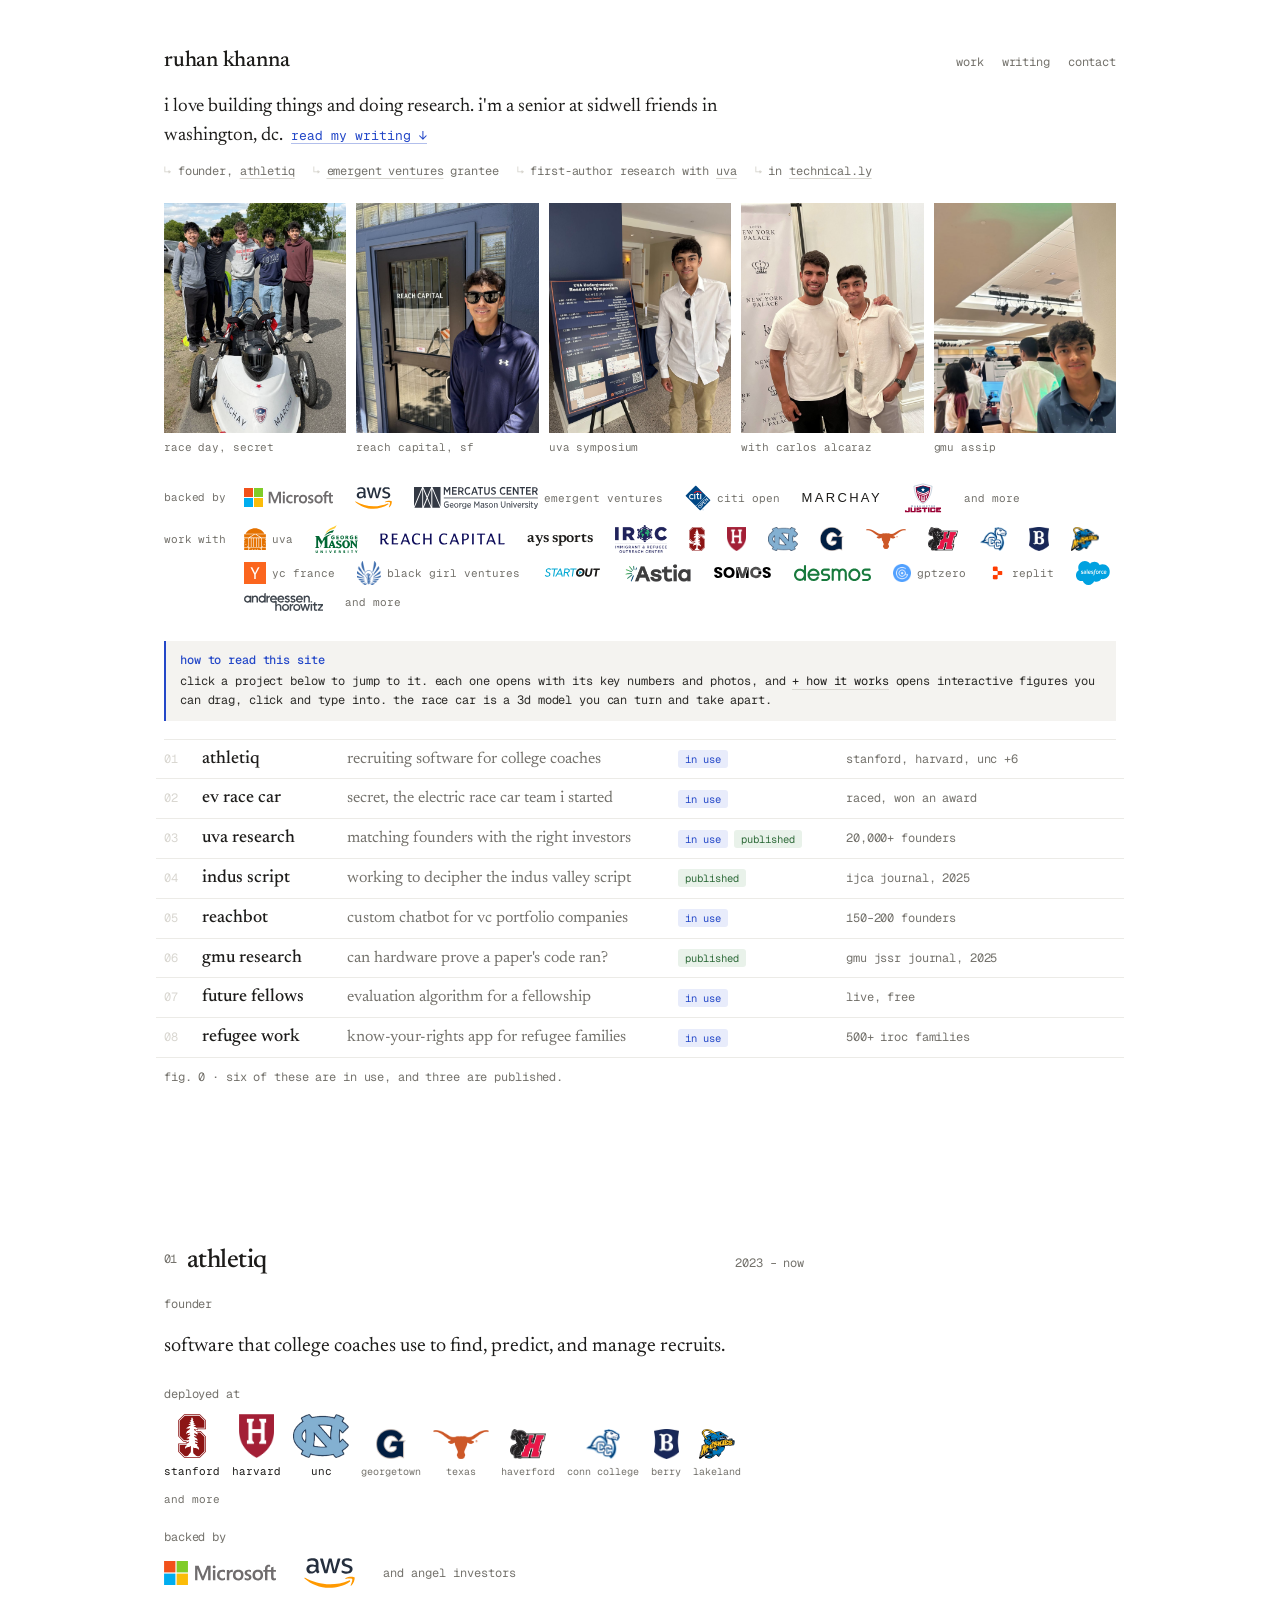
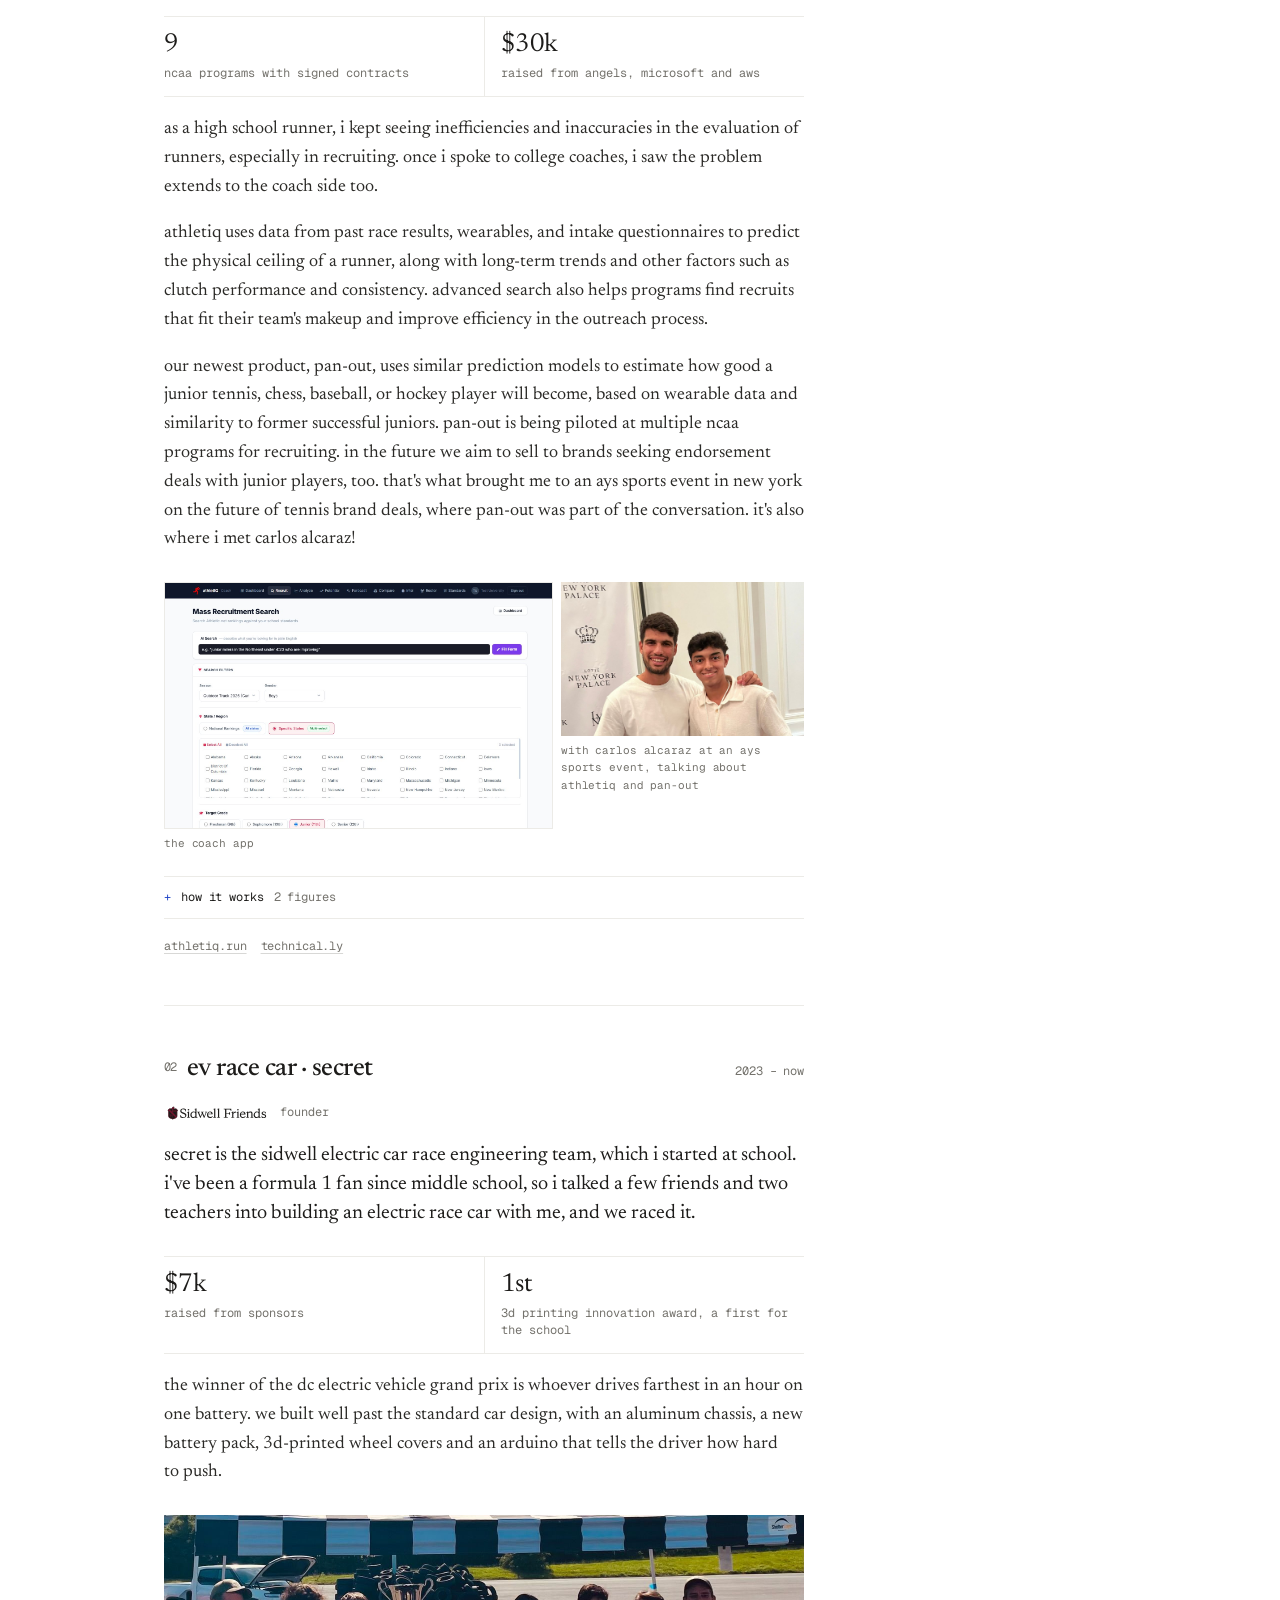
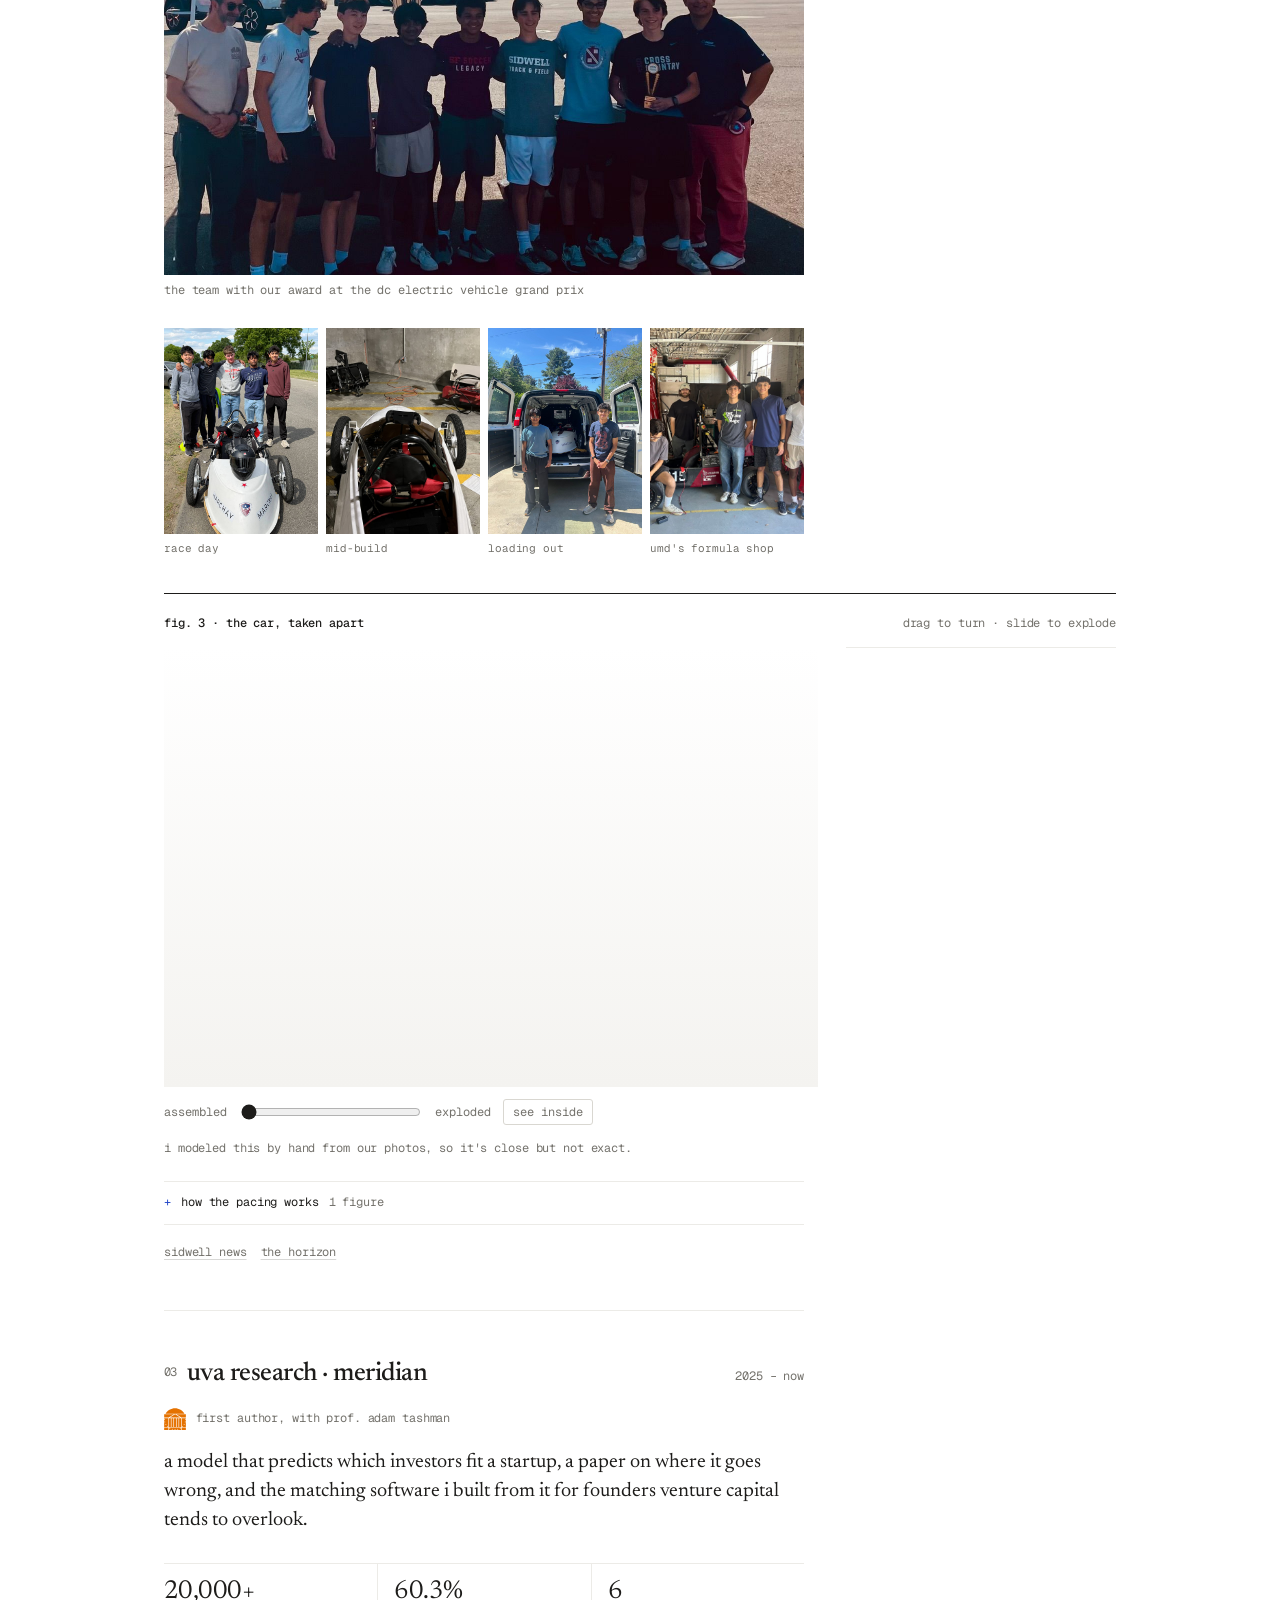
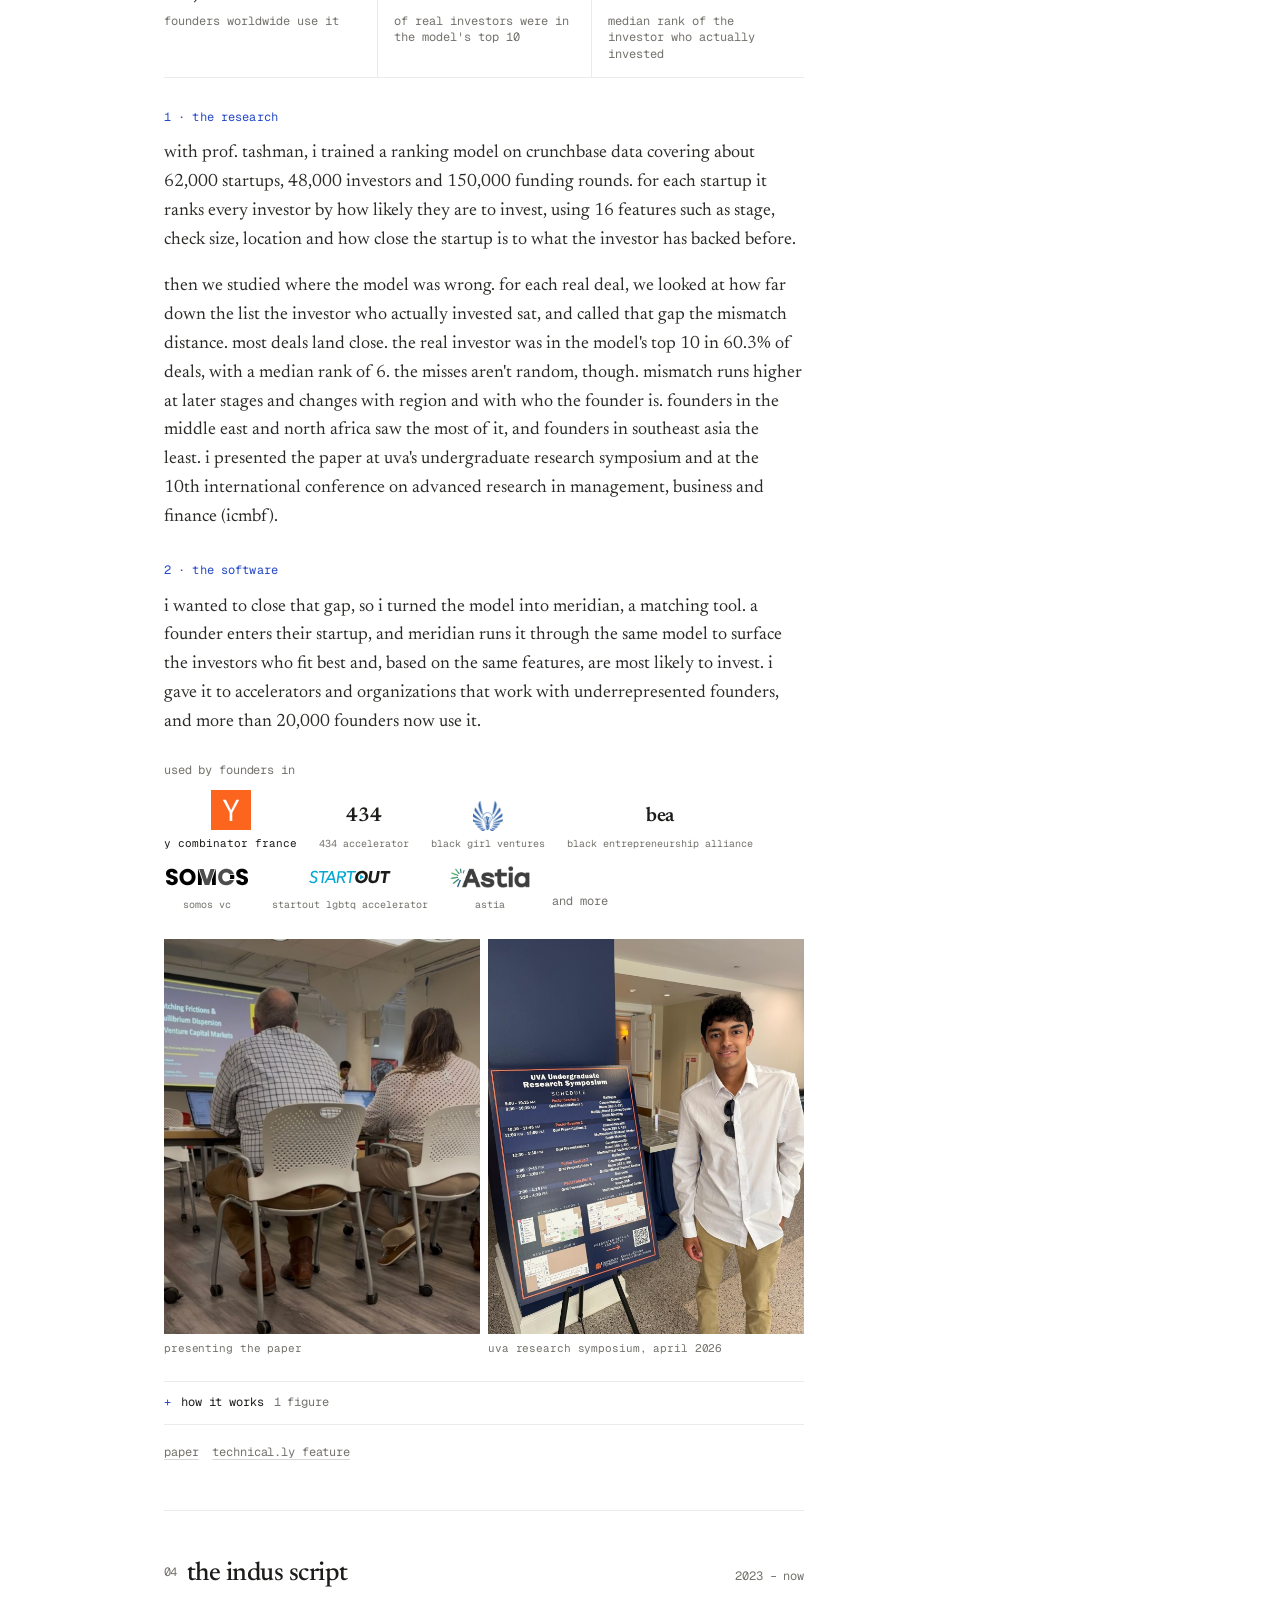
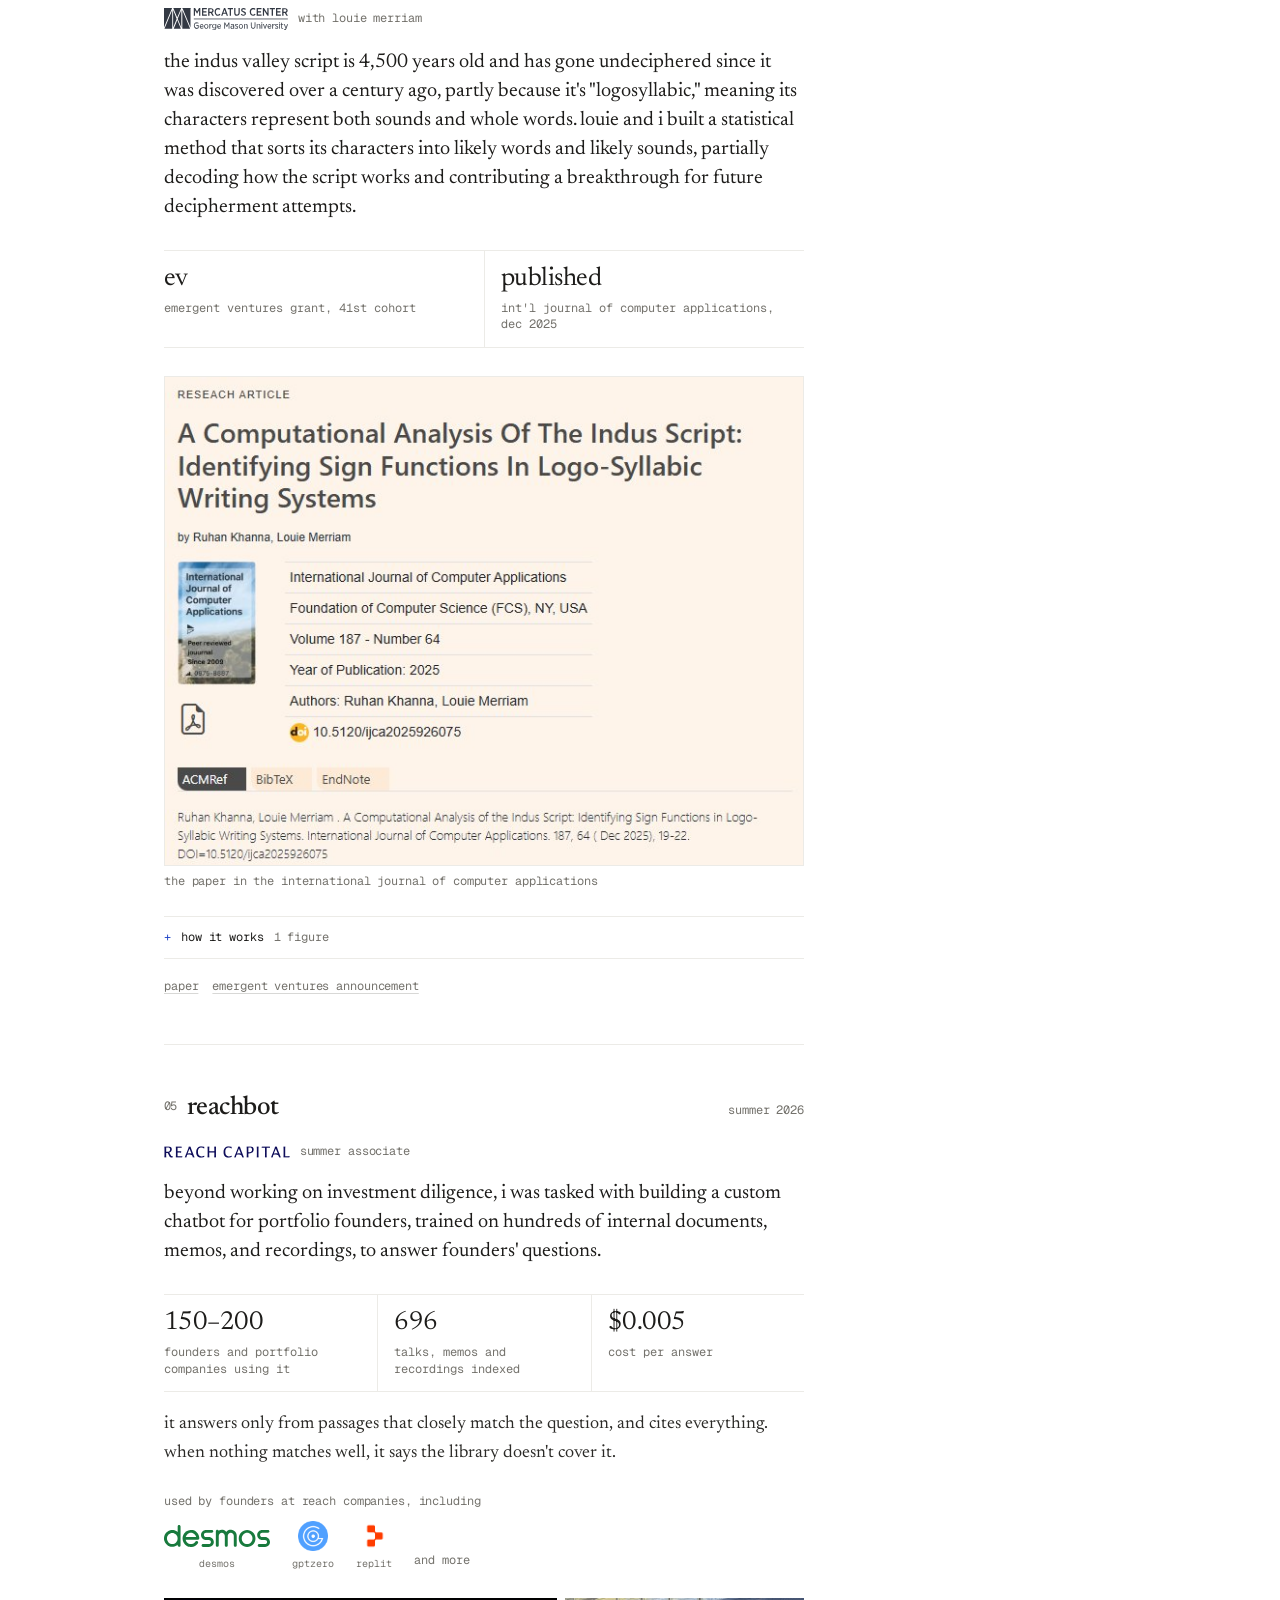
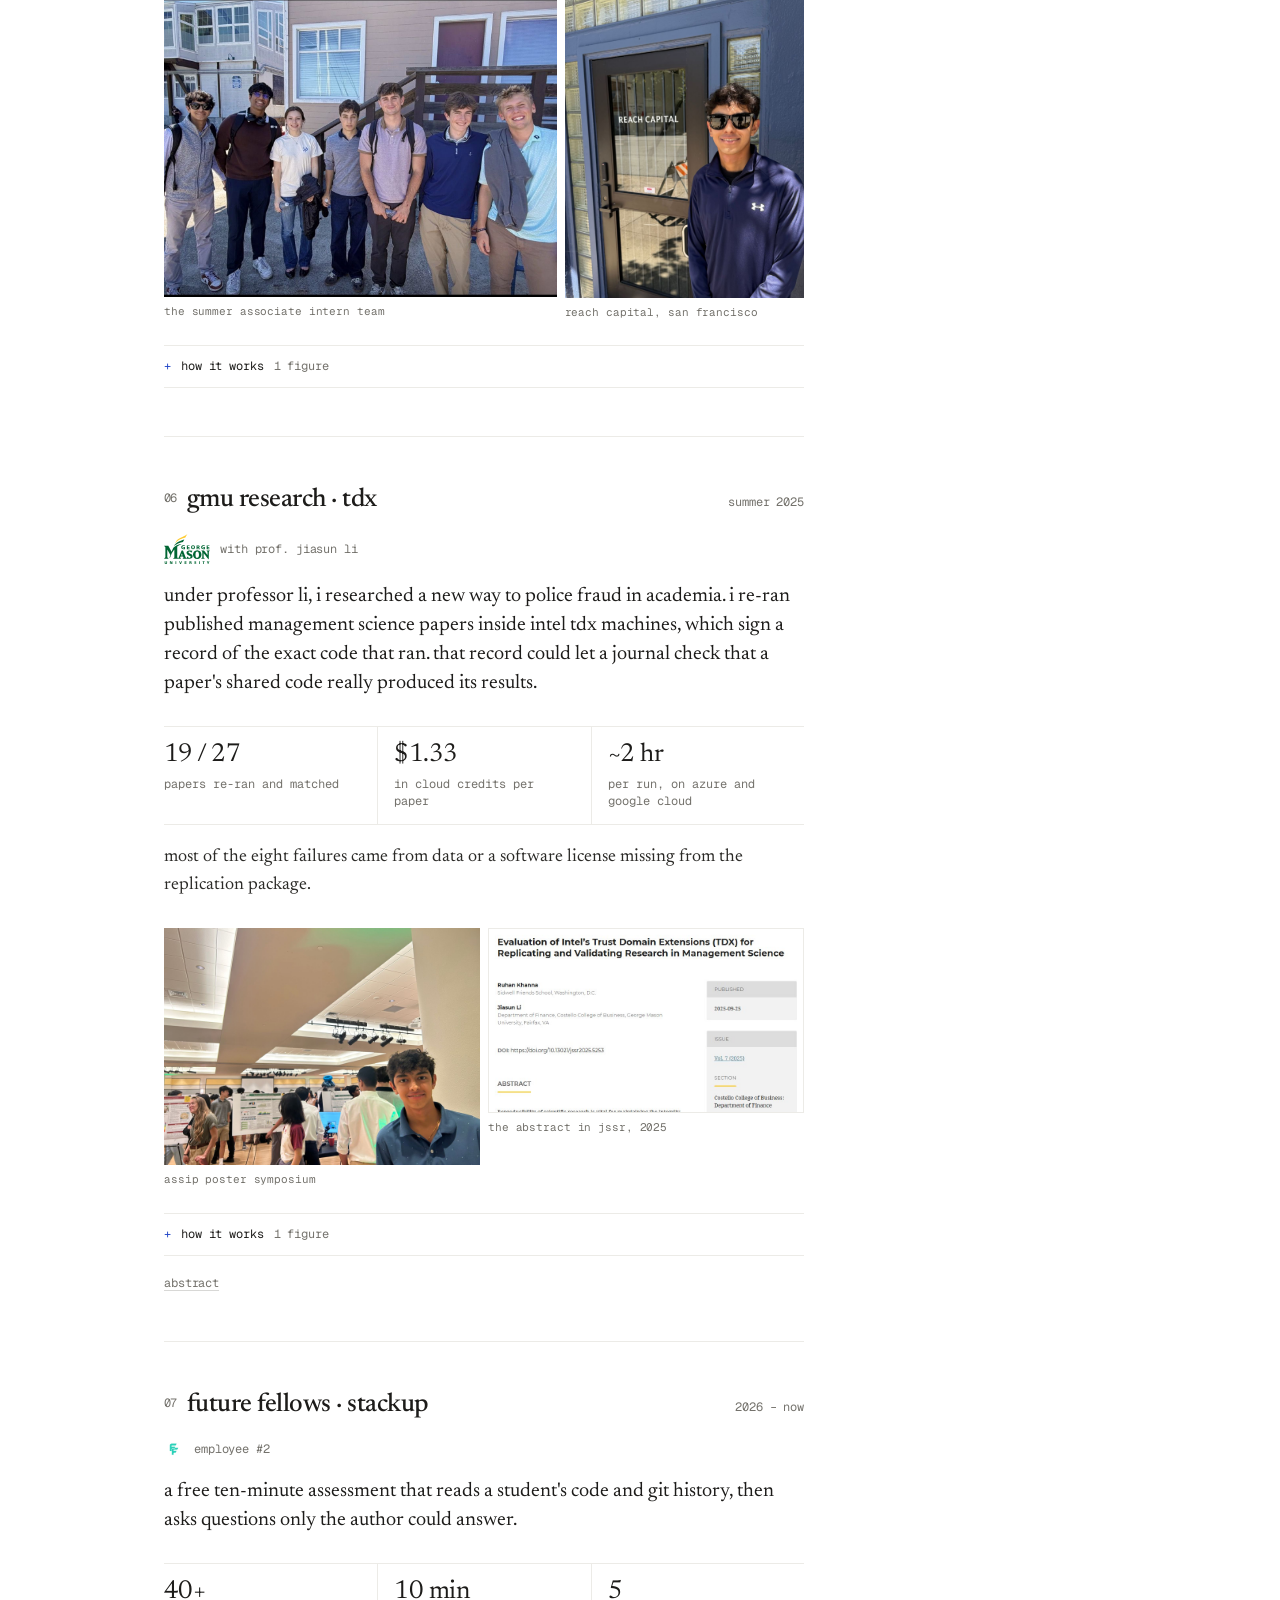
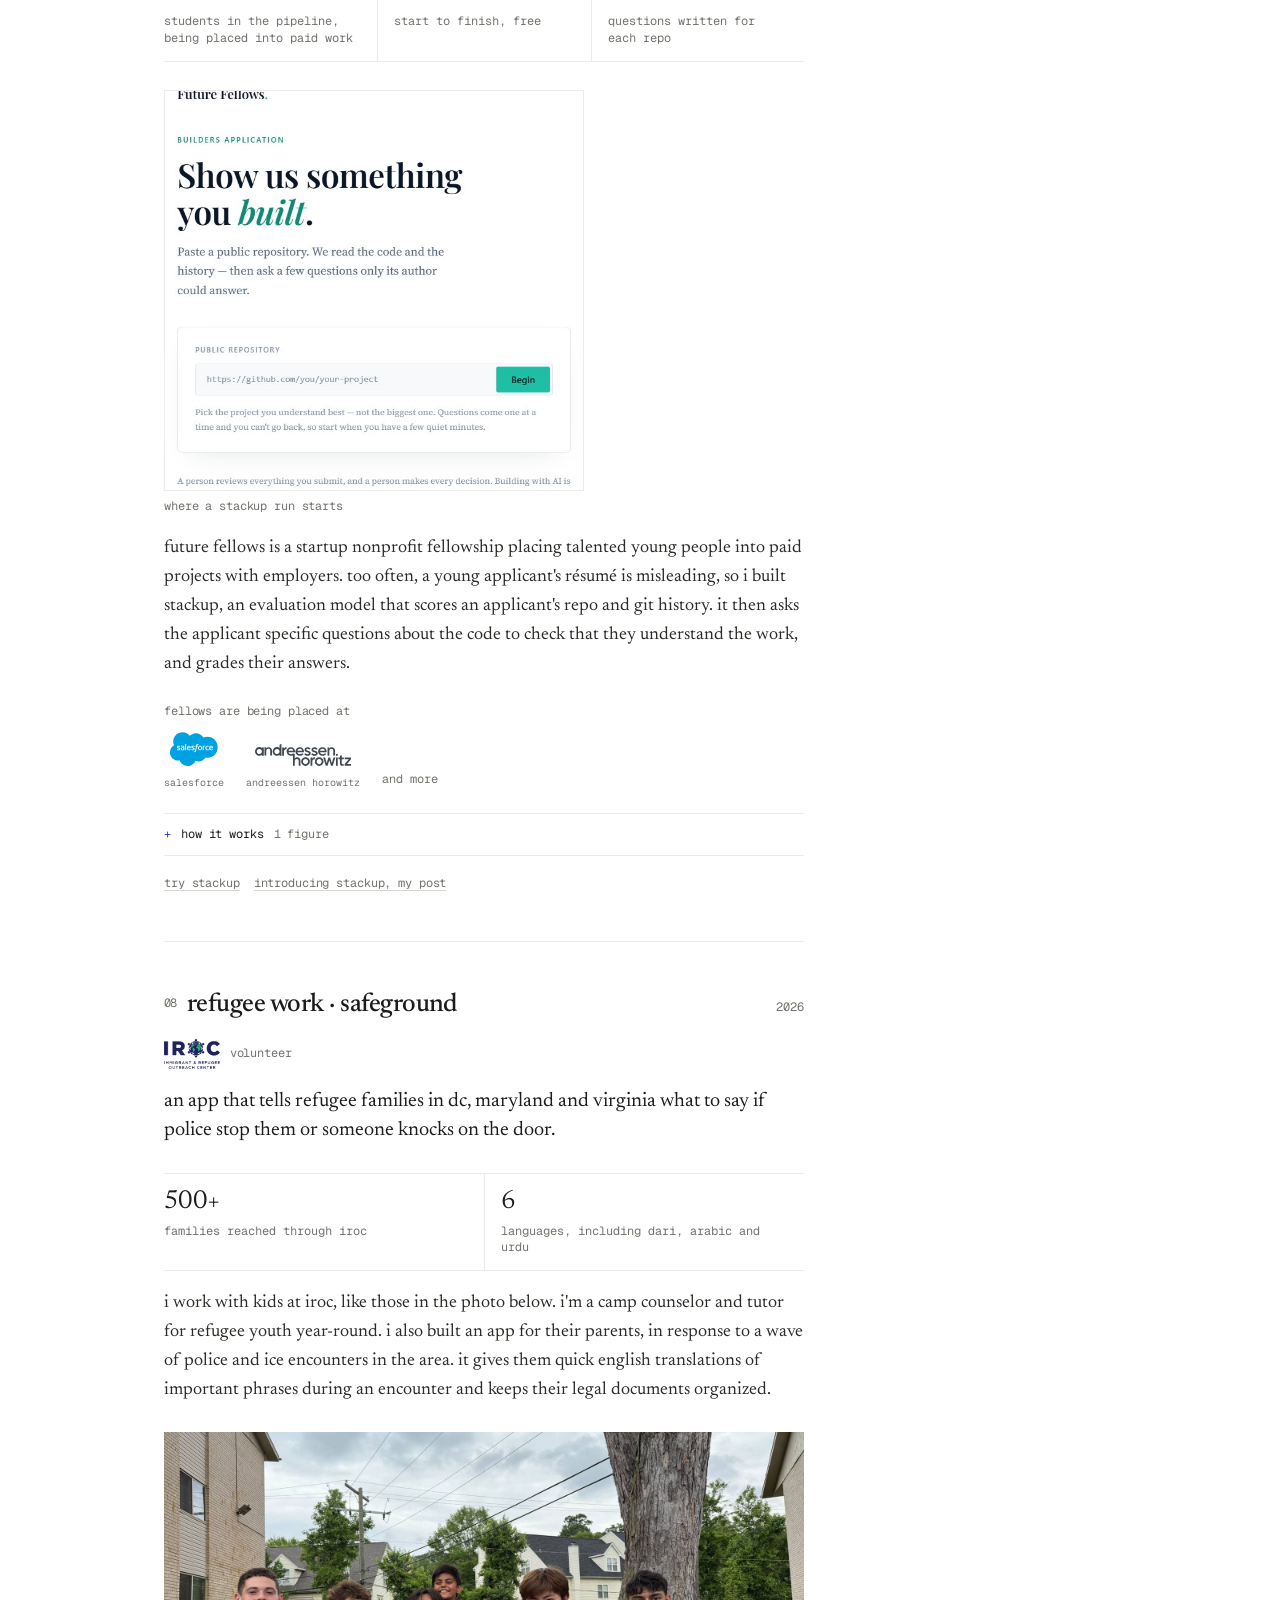
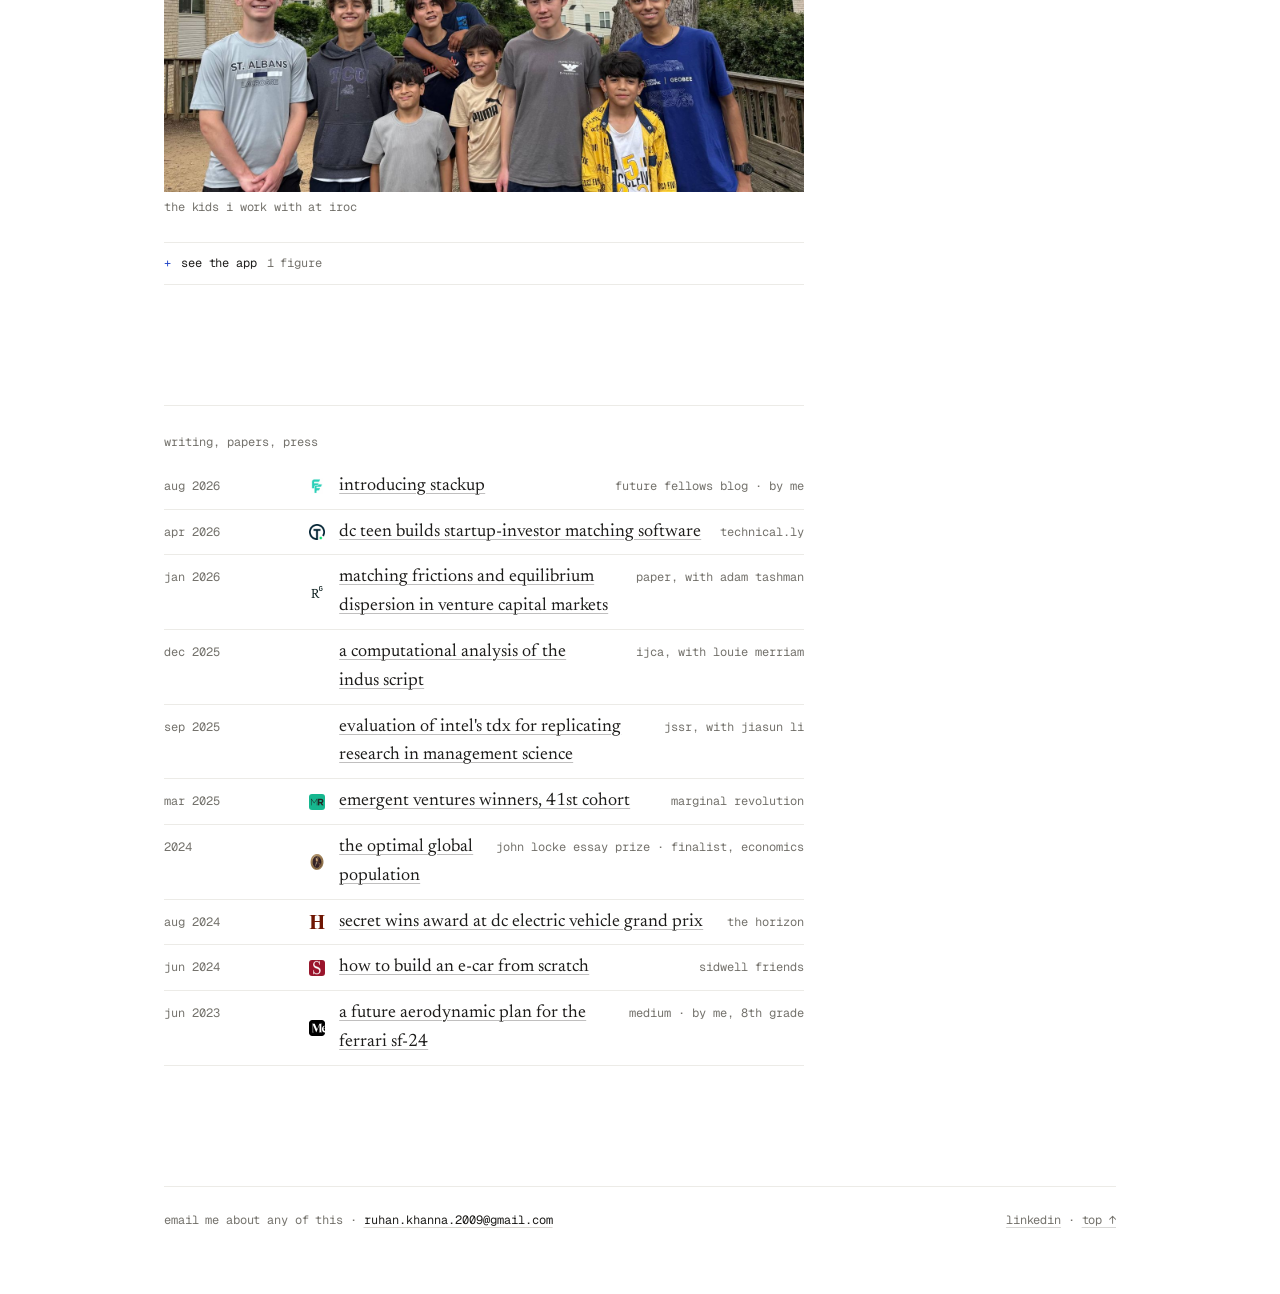
==== index.html @ 4ac33acd "Larger photos, above the logo rows Co-Authored-By: Claude Opus 5.5 <noreply@anthropic.com>" ====
<!doctype html>
<html lang="en">
<head>
<meta charset="utf-8">
<meta name="viewport" content="width=device-width, initial-scale=1">
<title>ruhan khanna</title>
<meta name="description" content="Ruhan Khanna, a senior at Sidwell Friends: athletIQ, investor-matching research with UVA, the Indus script, an electric race car, and more.">
<meta property="og:title" content="ruhan khanna">
<meta property="og:description" content="Things I've built and researched.">
<meta property="og:image" content="https://ruhankhanna.github.io/img/uva-symposium.jpg">
<link rel="canonical" href="https://ruhankhanna.github.io/">
<link rel="icon" href="favicon.svg?v=49" type="image/svg+xml">
<link rel="icon" href="favicon-32.png?v=49" sizes="32x32" type="image/png">
<link rel="apple-touch-icon" href="apple-touch-icon.png?v=49">
<link rel="preconnect" href="https://fonts.googleapis.com">
<link rel="preconnect" href="https://fonts.gstatic.com" crossorigin>
<link href="https://fonts.googleapis.com/css2?family=Geist+Mono:wght@400;500&family=Newsreader:opsz,wght@6..72,400;6..72,500;6..72,600&display=swap" rel="stylesheet">
<script>
  // browsers can hold an old copy of this page; if the site has a newer build, load it once
  (function () {
    var BUILD = "49";
    try {
      fetch("version.txt?t=" + Date.now(), { cache: "no-store" }).then(function (r) { return r.ok ? r.text() : ""; }).then(function (v) {
        v = (v || "").trim();
        if (v && v !== BUILD && sessionStorage.getItem("reloaded-for") !== v) {
          sessionStorage.setItem("reloaded-for", v);
          location.replace(location.pathname + "?v=" + v + location.hash);
        }
      }).catch(function () {});
    } catch (e) {}
  })();
</script>
<link rel="stylesheet" href="style.css?v=49">
</head>
<body>

<header class="wrap top" id="top">
  <div class="masthead">
    <h1>ruhan khanna</h1>
    <nav class="mono" aria-label="Site">
      <a href="#work">work</a>
      <a href="#writing">writing</a>
      <a href="#contact">contact</a>
    </nav>
  </div>

  <p class="bio">i love building things and doing research. i'm a senior at sidwell friends in washington, dc. <a class="bio-link" href="#writing">read my writing ↓</a></p>
  <ul class="creds mono">
    <li>founder, <a href="https://athletiq.run">athletiq</a></li>
    <li><a href="https://marginalrevolution.com/marginalrevolution/2025/03/emergent-ventures-winners-41st-cohort.html">emergent ventures</a> grantee</li>
    <li>first-author research with <a href="#meridian">uva</a></li>
    <li>in <a href="https://technical.ly/entrepreneurship/startup-investor-matching-software-built-by-dc-high-schooler/">technical.ly</a></li>
  </ul>
  <div class="strip" aria-label="Photos">
    <a href="img/secret-team.jpg" data-full="img/secret-team.jpg" data-cap="race day with secret, sidwell's electric car">
      <div class="ph"><img src="img/secret-team.jpg" width="1200" height="1600" alt="Five students behind a white electric race car on a paved track" style="object-position:50% 20%"></div>
      <figcaption class="mono">race day, secret</figcaption>
    </a>
    <a href="img/reach.jpg" data-full="img/reach.jpg" data-cap="summer at reach capital, san francisco">
      <div class="ph"><img src="img/reach.jpg" width="1200" height="1600" alt="Ruhan in sunglasses beside a door lettered Reach Capital" style="object-position:60% 40%"></div>
      <figcaption class="mono">reach capital, sf</figcaption>
    </a>
    <a href="img/uva-symposium.jpg" data-full="img/uva-symposium.jpg" data-cap="uva undergraduate research symposium">
      <div class="ph"><img src="img/uva-symposium.jpg" width="1200" height="1600" alt="Ruhan beside the UVA Undergraduate Research Symposium schedule board" style="object-position:70% 30%"></div>
      <figcaption class="mono">uva symposium</figcaption>
    </a>
    <a href="img/alcaraz.jpg" data-full="img/alcaraz.jpg" data-cap="with carlos alcaraz at an ays sports event, where i talked about athletiq and pan-out">
      <div class="ph"><img src="img/alcaraz.jpg" width="1200" height="1600" alt="Ruhan with tennis player Carlos Alcaraz" style="object-position:50% 25%"></div>
      <figcaption class="mono">with carlos alcaraz</figcaption>
    </a>
    <a href="img/assip-poster.jpg" data-full="img/assip-poster.jpg" data-cap="assip poster symposium, george mason">
      <div class="ph"><img src="img/assip-poster.jpg" width="1600" height="1200" alt="Ruhan at the George Mason ASSIP poster symposium" style="object-position:82% 60%"></div>
      <figcaption class="mono">gmu assip</figcaption>
    </a>
  </div>

  <div class="orgs-wrap">
    <p class="mono meta">backed by</p>
    <ul class="orgs" aria-label="Backed by"><li class="o-microsoft"><img src="img/logos/microsoft.svg?v=49" alt="Microsoft"></li><li class="o-aws"><img src="img/logos/aws.svg?v=49" alt="Amazon Web Services"></li><li class="o-mercatus"><img src="img/logos/mercatus.svg" alt="Mercatus Center"><span>emergent ventures</span></li><li class="o-citiopen"><img src="img/logos/citiopen.svg" alt="Citi Open"><span>citi open</span></li><li class="o-word"><span class="word marchay">MARCHAY</span></li><li class="o-wjustice"><img src="img/logos/wjustice.svg" alt="Washington Justice"></li><li class="o-more"><span>and more</span></li></ul>
    <p class="mono meta">work with</p>
    <ul class="orgs" aria-label="Organizations I work with"><li class="o-uva"><img src="img/logos/uva.svg" alt="University of Virginia"><span>uva</span></li><li class="o-gmu"><img src="img/logos/gmu.svg" alt="George Mason University"></li><li class="o-reach"><img src="img/logos/reach.svg" alt="Reach Capital"></li><li class="o-word"><span class="word">ays sports</span></li><li class="o-iroc"><img src="img/logos/iroc.png" alt="Immigrant and Refugee Outreach Center"></li><li class="o-col"><img src="img/logos/stanford.svg" alt="Stanford" title="Stanford"></li><li class="o-col"><img src="img/logos/harvard.png" alt="Harvard" title="Harvard"></li><li class="o-col"><img src="img/logos/unc.png" alt="UNC" title="UNC"></li><li class="o-col"><img src="img/logos/georgetown.png" alt="Georgetown" title="Georgetown"></li><li class="o-col"><img src="img/logos/texas.png" alt="Texas" title="Texas"></li><li class="o-col"><img src="img/logos/haverford.png" alt="Haverford" title="Haverford"></li><li class="o-col"><img src="img/logos/conncollege.png" alt="Connecticut College" title="Connecticut College"></li><li class="o-col"><img src="img/logos/berry.png" alt="Berry" title="Berry"></li><li class="o-col"><img src="img/logos/lakeland.png" alt="Lakeland" title="Lakeland"></li><li class="o-yc"><img src="img/logos/yc.svg" alt="Y Combinator"><span>yc france</span></li><li class="o-bgv"><img src="img/icons/bgv.png" alt=""><span>black girl ventures</span></li><li class="o-startout"><img src="img/logos/startout.svg" alt="StartOut"></li><li class="o-astia"><img src="img/logos/astia.png" alt="Astia"></li><li class="o-somos"><img src="img/logos/somos.svg" alt="SOMOS VC"></li><li class="o-desmos"><img src="img/logos/desmos.svg" alt="Desmos"></li><li class="o-gptzero"><img src="img/icons/gptzero.png" alt=""><span>gptzero</span></li><li class="o-replit"><img src="img/icons/replit.png" alt=""><span>replit</span></li><li class="o-salesforce"><img src="img/logos/salesforce.svg" alt="Salesforce"></li><li class="o-a16z"><img src="img/logos/a16z.svg" alt="Andreessen Horowitz"></li><li class="o-more"><span>and more</span></li></ul>
  </div>

  <div class="overview" id="work">
    <p class="guide mono"><b>how to read this site</b>click a project below to jump to it. each one opens with its key numbers and photos, and <span class="guide-btn">+ how it works</span> opens interactive figures you can drag, click and type into. the race car is a 3d model you can turn and take apart.</p>
    <ol class="index" aria-label="Projects">
      <li class="index-row" data-id="athletiq" data-stages="1101"><a href="#athletiq"><span class="n mono">01</span><span class="t">athletiq</span><span class="d">recruiting software for college coaches</span><span class="trk" role="img"></span><span class="u mono">stanford, harvard, unc +6</span></a></li>
      <li class="index-row" data-id="secret" data-stages="1101"><a href="#secret"><span class="n mono">02</span><span class="t">ev race car</span><span class="d">secret, the electric race car team i started</span><span class="trk" role="img"></span><span class="u mono">raced, won an award</span></a></li>
      <li class="index-row" data-id="meridian" data-stages="1111"><a href="#meridian"><span class="n mono">03</span><span class="t">uva research</span><span class="d">matching founders with the right investors</span><span class="trk" role="img"></span><span class="u mono">20,000+ founders</span></a></li>
      <li class="index-row" data-id="indus" data-stages="1110"><a href="#indus"><span class="n mono">04</span><span class="t">indus script</span><span class="d">working to decipher the indus valley script</span><span class="trk" role="img"></span><span class="u mono">ijca journal, 2025</span></a></li>
      <li class="index-row" data-id="reachbot" data-stages="1101"><a href="#reachbot"><span class="n mono">05</span><span class="t">reachbot</span><span class="d">custom chatbot for vc portfolio companies</span><span class="trk" role="img"></span><span class="u mono">150–200 founders</span></a></li>
      <li class="index-row" data-id="tdx" data-stages="1110"><a href="#tdx"><span class="n mono">06</span><span class="t">gmu research</span><span class="d">can hardware prove a paper's code ran?</span><span class="trk" role="img"></span><span class="u mono">gmu jssr journal, 2025</span></a></li>
      <li class="index-row" data-id="fellows" data-stages="1101"><a href="#fellows"><span class="n mono">07</span><span class="t">future fellows</span><span class="d">evaluation algorithm for a fellowship</span><span class="trk" role="img"></span><span class="u mono">live, free</span></a></li>
      <li class="index-row" data-id="safeground" data-stages="1101"><a href="#safeground"><span class="n mono">08</span><span class="t">refugee work</span><span class="d">know-your-rights app for refugee families</span><span class="trk" role="img"></span><span class="u mono">500+ iroc families</span></a></li>
    </ol>
    <p class="index-cap mono">fig. 0 · six of these are in use, and three are published.</p>
  </div>
</header>

<main class="wrap entries">

  <!-- 01 athletiq -->
  <article class="entry col" id="athletiq">
    <div class="e-head">
      <h2><span class="n">01</span>athletiq</h2>
      <span class="meta">2023 – now</span>
    </div>
    <p class="e-role meta">founder</p>
    <p class="dek">software that college coaches use to find, predict, and manage recruits.</p>
    <div class="logos">
      <p class="mono meta">deployed at</p>
      <ul class="logo-row"><li class="big"><img src="img/logos/stanford.svg" alt="" loading="lazy"><span>stanford</span></li><li class="big"><img src="img/logos/harvard.png" alt="" loading="lazy"><span>harvard</span></li><li class="big"><img src="img/logos/unc.png" alt="" loading="lazy"><span>unc</span></li><li><img src="img/logos/georgetown.png" alt="" loading="lazy"><span>georgetown</span></li><li><img src="img/logos/texas.png" alt="" loading="lazy"><span>texas</span></li><li><img src="img/logos/haverford.png" alt="" loading="lazy"><span>haverford</span></li><li><img src="img/logos/conncollege.png" alt="" loading="lazy"><span>conn college</span></li><li><img src="img/logos/berry.png" alt="" loading="lazy"><span>berry</span></li><li><img src="img/logos/lakeland.png" alt="" loading="lazy"><span>lakeland</span></li><li class="more"><span>and more</span></li></ul>
      <p class="mono meta">backed by</p>
      <ul class="logo-row sponsors"><li><img src="img/logos/microsoft.svg?v=49" alt="Microsoft" loading="lazy"></li><li><img src="img/logos/aws.svg?v=49" alt="Amazon Web Services" loading="lazy"></li><li class="txt">and angel investors</li></ul>
    </div>
    <dl class="facts two">
      <div><dt>9</dt><dd>ncaa programs with signed contracts</dd></div>
      <div><dt>$30k</dt><dd>raised from angels, microsoft and aws</dd></div>
    </dl>
    <p>as a high school runner, i kept seeing inefficiencies and inaccuracies in the evaluation of runners, especially in recruiting. once i spoke to college coaches, i saw the problem extends to the coach side too.</p>
    <p>athletiq uses data from past race results, wearables, and intake questionnaires to predict the physical ceiling of a runner, along with long-term trends and other factors such as clutch performance and consistency. advanced search also helps programs find recruits that fit their team's makeup and improve efficiency in the outreach process.</p>
    <p>our newest product, pan-out, uses similar prediction models to estimate how good a junior tennis, chess, baseball, or hockey player will become, based on wearable data and similarity to former successful juniors. pan-out is being piloted at multiple ncaa programs for recruiting. in the future we aim to sell to brands seeking endorsement deals with junior players, too. that's what brought me to an ays sports event in new york on the future of tennis brand deals, where pan-out was part of the conversation. it's also where i met carlos alcaraz!</p>

    <div class="photos" style="grid-template-columns:1.6fr 1fr">
      <figure class="shot" style="margin:0"><img src="img/aiq-recruit.jpg" width="1425" height="900" loading="lazy" alt="athletIQ's recruit search: filters for season, gender, state and grade, with a plain-English search box"><figcaption class="mono">the coach app</figcaption></figure>
      <a href="img/alcaraz.jpg" data-full="img/alcaraz.jpg" data-cap="with carlos alcaraz at an ays sports event, where i talked about athletiq and pan-out"><div class="ph" style="aspect-ratio:1425/900"><img src="img/alcaraz.jpg" width="1200" height="1600" loading="lazy" alt="Ruhan with Carlos Alcaraz at an AYS Sports event in New York" style="object-position:50% 22%"></div><figcaption class="mono">with carlos alcaraz at an ays sports event, talking about athletiq and pan-out</figcaption></a>
    </div>

    <details class="more">
      <summary class="mono">how it works <span>2 figures</span></summary>
      <figure class="fig" id="vdot-lab">
        <div class="fig-head mono"><b>fig. 1 · one scale for every event</b><span>try your own time</span></div>
        <div class="vdot">
          <div>
            <div class="vdot-in">
              <select id="v-event" aria-label="Event">
                <option value="800">800m</option><option value="1500">1500m</option><option value="1609.34" selected>mile</option><option value="3200">3200m</option><option value="5000">5k</option>
              </select>
              <input id="v-time" type="text" value="4:35.0" inputmode="decimal" autocomplete="off" spellcheck="false" aria-label="Time" aria-describedby="v-msg">
            </div>
            <p class="vdot-big"><span class="num" id="v-out">65.5</span><span class="meta">vdot</span></p>
            <p class="vdot-msg" id="v-msg" role="status"></p>
          </div>
          <dl class="equiv" id="v-equiv" aria-label="Equivalent times"></dl>
        </div>
        <figcaption class="mono">athletiq converts every time to vdot, a running-fitness score, so an 800 runner and a miler can be compared directly.</figcaption>
      </figure>
      <figure class="fig" id="po-fig">
        <div class="fig-head mono"><b>fig. 2 · pan-out against ratings alone</b><span>junior tennis, simulated</span></div>
        <svg id="po-svg" role="img" aria-label="Shown two juniors, one who made it and one who did not, Pan-Out ranked them correctly 94.2% of the time on simulated junior players, versus 84.3% for ratings alone."></svg>
        <figcaption class="mono">each bar answers one question: shown two juniors, one who made it and one who didn't, how often does it rank the right one higher? pan-out gets it right about ten points more often, which cuts its wrong calls by more than half (from 15.7% to 5.8%). for a coach with a handful of scholarship spots, or a brand deciding which junior to sign years before they turn pro, that's about ten fewer bad bets in every hundred.</figcaption>
      </figure>
    </details>
    <p class="src mono"><a href="https://athletiq.run">athletiq.run</a><a href="https://technical.ly/entrepreneurship/startup-investor-matching-software-built-by-dc-high-schooler/">technical.ly</a></p>
  </article>

  <!-- 04 secret -->
  <article class="entry col" id="secret">
    <div class="e-head">
      <h2><span class="n">02</span>ev race car · secret</h2>
      <span class="meta">2023 – now</span>
    </div>
    <p class="e-role meta has-org"><img class="org" src="img/logos/sidwell.svg" alt="Sidwell Friends School"><span>founder</span></p>
    <p class="dek">secret is the sidwell electric car race engineering team, which i started at school. i've been a formula 1 fan since middle school, so i talked a few friends and two teachers into building an electric race car with me, and we raced it.</p>
    <dl class="facts two">
      <div><dt>$7k</dt><dd>raised from sponsors</dd></div>
      <div><dt>1st</dt><dd>3d printing innovation award, a first for the school</dd></div>
    </dl>
    <p>the winner of the dc electric vehicle grand prix is whoever drives farthest in an hour on one battery. we built well past the standard car design, with an aluminum chassis, a new battery pack, 3d-printed wheel covers and an arduino that tells the driver how hard to push.</p>

    <figure class="shot">
      <a href="img/secret-award.jpg" data-full="img/secret-award.jpg" data-cap="secret's award at the dc electric vehicle grand prix"><img src="img/secret-award.jpg" width="1280" height="1280" loading="lazy" alt="The SECRET team lined up under the checkered tent at the DC Electric Vehicle Grand Prix, holding the award" style="border:0;width:100%;aspect-ratio:16/9;object-fit:cover;object-position:50% 80%"></a>
      <figcaption class="mono">the team with our award at the dc electric vehicle grand prix</figcaption>
    </figure>
    <div class="photos" style="--n:4;--ar:3/4">
      <a href="img/secret-team.jpg" data-full="img/secret-team.jpg" data-cap="race day"><div class="ph"><img src="img/secret-team.jpg" width="1200" height="1600" loading="lazy" alt="Five students behind the white electric race car on race day" style="object-position:50% 30%"></div><figcaption class="mono">race day</figcaption></a>
      <a href="img/secret-car.jpg" data-full="img/secret-car.jpg" data-cap="mid-build"><div class="ph"><img src="img/secret-car.jpg" width="1600" height="1200" loading="lazy" alt="The car mid-build in a parking garage with electronics on the floor" style="object-position:50% 50%"></div><figcaption class="mono">mid-build</figcaption></a>
      <a href="img/secret-van.jpg" data-full="img/secret-van.jpg" data-cap="loading out"><div class="ph"><img src="img/secret-van.jpg" width="1200" height="1600" loading="lazy" alt="Two students beside a van with the race car loaded in the back" style="object-position:50% 50%"></div><figcaption class="mono">loading out</figcaption></a>
      <a href="img/umd-fsae.jpg" data-full="img/umd-fsae.jpg" data-cap="umd's formula shop"><div class="ph"><img src="img/umd-fsae.jpg" width="1600" height="1200" loading="lazy" alt="Students in front of the University of Maryland formula car in their shop" style="object-position:70% 50%"></div><figcaption class="mono">umd's formula shop</figcaption></a>
    </div>

    <figure class="fig wide" id="car3d">
      <div class="fig-head mono"><b>fig. 3 · the car, taken apart</b><span>drag to turn · slide to explode</span></div>
      <div class="car-grid">
        <div class="car-stage">
          <canvas aria-label="Interactive 3D model of the SECRET electric race car. Drag to rotate; use the parts list to highlight each part."></canvas>
          <div class="car-callout mono" hidden></div>
          <img class="car-fallback" src="img/secret-team.jpg" alt="The SECRET car on race day" loading="lazy">
          <div class="ctl car-ctl"><label for="car-explode">assembled</label><input id="car-explode" type="range" min="0" max="1" step="0.01" value="0" aria-label="Explode the car into its parts"><span>exploded</span><button type="button" class="chip" id="car-xray" aria-pressed="false">see inside</button></div>
        </div>
        <div>
          <ol class="car-parts" aria-label="Parts"></ol>
          <p class="car-info" aria-live="polite"></p>
        </div>
      </div>
      <figcaption class="mono">i modeled this by hand from our photos, so it's close but not exact.</figcaption>
    </figure>

    <details class="more">
      <summary class="mono">how the pacing works <span>1 figure</span></summary>
      <figure class="fig" id="race-lab">
        <div class="fig-head mono"><b>fig. 4 · pacing to an energy budget</b><span>drag the speed</span></div>
        <div class="ctl">
          <label for="race-speed">driver's speed <output id="race-speed-out">31</output> mph</label>
          <input id="race-speed" type="range" min="16" max="34" step="1" value="31">
          <button type="button" class="chip" id="race-run">run the hour</button>
        </div>
        <svg id="race-svg" role="img" aria-label="Battery remaining over the hour, for a driver at constant speed and with the pacing system."></svg>
        <p class="out" id="race-out" role="status"></p>
        <figcaption class="mono">each lap, the arduino divides the remaining battery by the laps left and tells the driver to speed up or back off. the car in this simulation uses estimated numbers, not measurements from ours.</figcaption>
      </figure>
    </details>
    <p class="src mono"><a href="https://www.sidwell.edu/about/news/news-detail/~board/homepage-news-panel/post/how-to-build-an-e-car-from-scratch">sidwell news</a><a href="https://sidwellhorizon.org/2898/past-editions-of-news/secret-wins-award-at-dc-electric-vehicle-grand-prix/">the horizon</a></p>
  </article>

  <!-- 02 meridian -->
  <article class="entry col" id="meridian">
    <div class="e-head">
      <h2><span class="n">03</span>uva research · meridian</h2>
      <span class="meta">2025 – now</span>
    </div>
    <p class="e-role meta has-org"><img class="org" src="img/logos/uva.svg" alt="University of Virginia"><span>first author, with prof. adam tashman</span></p>
    <p class="dek">a model that predicts which investors fit a startup, a paper on where it goes wrong, and the matching software i built from it for founders venture capital tends to overlook.</p>
    <dl class="facts">
      <div><dt>20,000+</dt><dd>founders worldwide use it</dd></div>
      <div><dt>60.3%</dt><dd>of real investors were in the model's top 10</dd></div>
      <div><dt>6</dt><dd>median rank of the investor who actually invested</dd></div>
    </dl>
    <p class="step-h mono">1 · the research</p>
    <p>with prof. tashman, i trained a ranking model on crunchbase data covering about 62,000 startups, 48,000 investors and 150,000 funding rounds. for each startup it ranks every investor by how likely they are to invest, using 16 features such as stage, check size, location and how close the startup is to what the investor has backed before.</p>
    <p>then we studied where the model was wrong. for each real deal, we looked at how far down the list the investor who actually invested sat, and called that gap the mismatch distance. most deals land close. the real investor was in the model's top 10 in 60.3% of deals, with a median rank of 6. the misses aren't random, though. mismatch runs higher at later stages and changes with region and with who the founder is. founders in the middle east and north africa saw the most of it, and founders in southeast asia the least. i presented the paper at uva's undergraduate research symposium and at the 10th international conference on advanced research in management, business and finance (icmbf).</p>
    <p class="step-h mono">2 · the software</p>
    <p>i wanted to close that gap, so i turned the model into meridian, a matching tool. a founder enters their startup, and meridian runs it through the same model to surface the investors who fit best and, based on the same features, are most likely to invest. i gave it to accelerators and organizations that work with underrepresented founders, and more than 20,000 founders now use it.</p>
    <div class="logos">
      <p class="mono meta">used by founders in</p>
      <ul class="logo-row partners"><li class="big"><img src="img/logos/yc.svg" alt="" loading="lazy"><span>y combinator france</span></li><li><span class="word">434</span><span>434 accelerator</span></li><li><img src="img/icons/bgv.png" alt="" loading="lazy"><span>black girl ventures</span></li><li><span class="word">bea</span><span>black entrepreneurship alliance</span></li><li class="wide"><img src="img/logos/somos.svg" alt="" loading="lazy"><span>somos vc</span></li><li class="wide"><img src="img/logos/startout.svg" alt="" loading="lazy"><span>startout lgbtq accelerator</span></li><li class="wide"><img src="img/logos/astia.png" alt="" loading="lazy"><span>astia</span></li><li class="more"><span>and more</span></li></ul>
    </div>
    <div class="photos" style="--n:2;--ar:4/5">
      <a href="img/meridian-talk.jpg" data-full="img/meridian-talk.jpg" data-cap="presenting the paper"><div class="ph"><img src="img/meridian-talk.jpg" width="958" height="1600" loading="lazy" alt="Presenting the venture capital matching paper" style="object-position:50% 10%"></div><figcaption class="mono">presenting the paper</figcaption></a>
      <a href="img/uva-symposium.jpg" data-full="img/uva-symposium.jpg" data-cap="uva research symposium, april 2026"><div class="ph"><img src="img/uva-symposium.jpg" width="1200" height="1600" loading="lazy" alt="At the UVA Undergraduate Research Symposium" style="object-position:50% 40%"></div><figcaption class="mono">uva research symposium, april 2026</figcaption></a>
    </div>
    <details class="more">
      <summary class="mono">how it works <span>1 figure</span></summary>
      <figure class="fig" id="rank-lab">
        <div class="fig-head mono"><b>fig. 5 · how meridian ranks investors for a startup</b><span>pick one</span></div>
        <div class="chips" style="margin-bottom:14px">
          <button type="button" class="chip" data-s="k12">k-12 tutoring · seed · nairobi</button>
          <button type="button" class="chip" data-s="pay">payments api · series a · austin</button>
          <button type="button" class="chip" data-s="clim">battery hardware · pre-seed · detroit</button>
        </div>
        <ol class="rank" id="rank-list" aria-live="polite"></ol>
        <div class="legend"><span><i class="s-portfolio"></i>portfolio similarity</span><span><i class="s-stage"></i>stage fit</span><span><i class="s-check"></i>check size</span><span><i class="s-geo"></i>geography</span></div>
        <figcaption class="mono">six made-up investors with hand-set weights. the real model learns its weights from data.</figcaption>
      </figure>
    </details>
    <p class="src mono"><a href="https://www.researchgate.net/publication/400630982_Matching_Frictions_and_Equilibrium_Dispersion_in_Venture_Capital_Markets_Evidence_from_Large-Scale_Compatibility_Rankings">paper</a><a href="https://technical.ly/entrepreneurship/startup-investor-matching-software-built-by-dc-high-schooler/">technical.ly feature</a></p>
  </article>

  <!-- 03 indus -->
  <article class="entry col" id="indus">
    <div class="e-head">
      <h2><span class="n">04</span>the indus script</h2>
      <span class="meta">2023 – now</span>
    </div>
    <p class="e-role meta has-org"><img class="org" src="img/logos/mercatus.svg" alt="Mercatus Center, which runs Emergent Ventures"><span>with louie merriam</span></p>
    <p class="dek">the indus valley script is 4,500 years old and has gone undeciphered since it was discovered over a century ago, partly because it's "logosyllabic," meaning its characters represent both sounds and whole words. louie and i built a statistical method that sorts its characters into likely words and likely sounds, partially decoding how the script works and contributing a breakthrough for future decipherment attempts.</p>
    <dl class="facts two">
      <div><dt>ev</dt><dd>emergent ventures grant, 41st cohort</dd></div>
      <div><dt>published</dt><dd>int'l journal of computer applications, dec 2025</dd></div>
    </dl>
    
    <figure class="shot">
      <img src="img/proof-ijca.jpg" width="660" height="505" loading="lazy" alt="The published paper's page in the International Journal of Computer Applications, by Ruhan Khanna and Louie Merriam">
      <figcaption class="mono">the paper in the international journal of computer applications</figcaption>
    </figure>
    <details class="more">
      <summary class="mono">how it works <span>1 figure</span></summary>
      <figure class="fig" id="indus-lab">
        <div class="fig-head mono"><b>fig. 6 · the method, step by step</b><span>toy corpus</span></div>
        <div class="tabs" role="tablist" aria-label="Method steps">
          <button role="tab" id="tab-0" aria-selected="true" aria-controls="indus-panel" tabindex="0" data-step="0">1 corpus</button>
          <button role="tab" id="tab-1" aria-selected="false" aria-controls="indus-panel" tabindex="-1" data-step="1">2 singletons</button>
          <button role="tab" id="tab-2" aria-selected="false" aria-controls="indus-panel" tabindex="-1" data-step="2">3 expand by context</button>
          <button role="tab" id="tab-3" aria-selected="false" aria-controls="indus-panel" tabindex="-1" data-step="3">4 exclusive pairs</button>
        </div>
        <div class="indus-body" id="indus-panel" role="tabpanel" aria-labelledby="tab-0">
          <div class="corpus" id="corpus"></div>
          <div class="indus-note">
            <p id="step-text" aria-live="polite"></p>
            <div id="excl-ctl" class="ctl" hidden>
              <label for="excl">exclusivity <output id="excl-out">0.75</output></label>
              <input id="excl" type="range" min="0.45" max="1" step="0.05" value="0.75">
            </div>
            <ul class="pair-list" id="pair-list" hidden></ul>
          </div>
        </div>
      </figure>
    </details>
    <p class="src mono"><a href="https://ijcaonline.org/archives/volume187/number64/a-computational-analysis-of-the-indus-script-identifying-sign-functions-in-logo-syllabic-writing-systems/">paper</a><a href="https://marginalrevolution.com/marginalrevolution/2025/03/emergent-ventures-winners-41st-cohort.html">emergent ventures announcement</a></p>
  </article>

  <!-- 05 reachbot -->
  <article class="entry col" id="reachbot">
    <div class="e-head">
      <h2><span class="n">05</span>reachbot</h2>
      <span class="meta">summer 2026</span>
    </div>
    <p class="e-role meta has-org"><img class="org" src="img/logos/reach.svg" alt="Reach Capital"><span>summer associate</span></p>
    <p class="dek">beyond working on investment diligence, i was tasked with building a custom chatbot for portfolio founders, trained on hundreds of internal documents, memos, and recordings, to answer founders' questions.</p>
    <dl class="facts">
      <div><dt>150–200</dt><dd>founders and portfolio companies using it</dd></div>
      <div><dt>696</dt><dd>talks, memos and recordings indexed</dd></div>
      <div><dt>$0.005</dt><dd>cost per answer</dd></div>
    </dl>
    <p>it answers only from passages that closely match the question, and cites everything. when nothing matches well, it says the library doesn't cover it.</p>
    <div class="logos">
      <p class="mono meta">used by founders at reach companies, including</p>
      <ul class="logo-row partners"><li class="wide"><img src="img/logos/desmos.svg" alt="" loading="lazy"><span>desmos</span></li><li><img src="img/icons/gptzero.png" alt="" loading="lazy"><span>gptzero</span></li><li><img src="img/icons/replit.png" alt="" loading="lazy"><span>replit</span></li><li class="more"><span>and more</span></li></ul>
    </div>
    <div class="photos" style="grid-template-columns:1.64fr 1fr">
      <a href="img/reach-team.jpg" data-full="img/reach-team.jpg" data-cap="reach capital's summer associate intern team"><div class="ph" style="aspect-ratio:1206/918"><img src="img/reach-team.jpg" width="1206" height="918" loading="lazy" alt="Reach Capital's summer associate intern team" style="object-position:50% 40%"></div><figcaption class="mono">the summer associate intern team</figcaption></a>
      <a href="img/reach.jpg" data-full="img/reach.jpg" data-cap="reach capital, san francisco"><div class="ph" style="aspect-ratio:4/5"><img src="img/reach.jpg" width="1200" height="1600" loading="lazy" alt="Ruhan beside the door of Reach Capital in San Francisco" style="object-position:55% 35%"></div><figcaption class="mono">reach capital, san francisco</figcaption></a>
    </div>
    <details class="more">
      <summary class="mono">how it works <span>1 figure</span></summary>
      <figure class="fig" id="rag-lab">
        <div class="fig-head mono"><b>fig. 7 · how much evidence it needs</b><span>drag the match score</span></div>
        <div class="ctl">
          <div class="chips">
            <button type="button" class="chip" data-sim="0.75" aria-pressed="true">on-topic</button>
            <button type="button" class="chip" data-sim="0.66" aria-pressed="false">adjacent</button>
            <button type="button" class="chip" data-sim="0.54" aria-pressed="false">off-topic</button>
          </div>
          <label for="rag-sim">best match <output id="rag-out">0.75</output></label>
          <input id="rag-sim" type="range" min="0.40" max="0.90" step="0.01" value="0.75">
        </div>
        <svg id="rag-svg" role="img" aria-label="Similarity scale with three zones: not covered below 0.60, cautious from 0.60 to 0.70, full answer above 0.70."></svg>
        <p class="out" id="rag-mode" role="status"></p>
      </figure>
    </details>
  </article>

  <!-- 06 tdx -->
  <article class="entry col" id="tdx">
    <div class="e-head">
      <h2><span class="n">06</span>gmu research · tdx</h2>
      <span class="meta">summer 2025</span>
    </div>
    <p class="e-role meta has-org"><img class="org" src="img/logos/gmu.svg" alt="George Mason University"><span>with prof. jiasun li</span></p>
    <p class="dek">under professor li, i researched a new way to police fraud in academia. i re-ran published management science papers inside intel tdx machines, which sign a record of the exact code that ran. that record could let a journal check that a paper's shared code really produced its results.</p>
    <dl class="facts">
      <div><dt>19 / 27</dt><dd>papers re-ran and matched</dd></div>
      <div><dt>$1.33</dt><dd>in cloud credits per paper</dd></div>
      <div><dt>~2 hr</dt><dd>per run, on azure and google cloud</dd></div>
    </dl>
    <p>most of the eight failures came from data or a software license missing from the replication package.</p>
    <div class="photos" style="grid-template-columns:1fr 1fr">
      <a href="img/assip-poster.jpg" data-full="img/assip-poster.jpg" data-cap="assip poster symposium"><div class="ph"><img src="img/assip-poster.jpg" width="1600" height="1200" loading="lazy" alt="Ruhan at the ASSIP poster symposium at George Mason" style="object-position:75% 55%"></div><figcaption class="mono">assip poster symposium</figcaption></a>
      <figure class="shot" style="margin:0"><img src="img/proof-jssr.jpg" width="840" height="490" loading="lazy" alt="Published abstract: Evaluation of Intel's Trust Domain Extensions for Replicating and Validating Research in Management Science, by Ruhan Khanna and Jiasun Li"><figcaption class="mono">the abstract in jssr, 2025</figcaption></figure>
    </div>
    <details class="more">
      <summary class="mono">how it works <span>1 figure</span></summary>
      <figure class="fig" id="att-lab">
        <div class="fig-head mono"><b>fig. 8 · a signed record for a paper</b><span>shortened hashes</span></div>
        <div class="chips" style="margin-bottom:14px">
          <button type="button" class="chip" id="att-run">run the paper</button>
          <button type="button" class="chip" id="att-tamper" aria-pressed="false">edit one line after publishing</button>
        </div>
        <ol class="att" id="att-steps"></ol>
        <p class="out" id="att-out" role="status"></p>
        <figcaption class="mono">the chip records which code it loaded and signs that record with a key only the hardware holds. the hashes are shortened to fit.</figcaption>
      </figure>
    </details>
    <p class="src mono"><a href="https://journals.gmu.edu/jssr/article/view/5253">abstract</a></p>
  </article>

  <!-- 07 stackup -->
  <article class="entry col" id="fellows">
    <div class="e-head">
      <h2><span class="n">07</span>future fellows · stackup</h2>
      <span class="meta">2026 – now</span>
    </div>
    <p class="e-role meta has-org"><img class="org icon" src="img/icons/fellows.png" alt="Future Fellows"><span>employee #2</span></p>
    <p class="dek">a free ten-minute assessment that reads a student's code and git history, then asks questions only the author could answer.</p>
    <dl class="facts">
      <div><dt>40+</dt><dd>students in the pipeline, being placed into paid work</dd></div>
      <div><dt>10 min</dt><dd>start to finish, free</dd></div>
      <div><dt>5</dt><dd>questions written for each repo</dd></div>
    </dl>
    <figure class="shot" style="max-width:420px">
      <img src="img/ff-apply.jpg" width="680" height="650" loading="lazy" alt="The Future Fellows application page that starts a StackUp run: show us something you built">
      <figcaption class="mono">where a stackup run starts</figcaption>
    </figure>
    <p>future fellows is a startup nonprofit fellowship placing talented young people into paid projects with employers. too often, a young applicant's résumé is misleading, so i built stackup, an evaluation model that scores an applicant's repo and git history. it then asks the applicant specific questions about the code to check that they understand the work, and grades their answers.</p>
    <div class="logos">
      <p class="mono meta">fellows are being placed at</p>
      <ul class="logo-row partners"><li class="wide"><img src="img/logos/salesforce.svg" alt="" loading="lazy"><span>salesforce</span></li><li class="wide"><img src="img/logos/a16z.svg" alt="" loading="lazy"><span>andreessen horowitz</span></li><li class="more"><span>and more</span></li></ul>
    </div>
    <details class="more">
      <summary class="mono">how it works <span>1 figure</span></summary>
      <figure class="fig" id="su-lab">
        <div class="fig-head mono"><b>fig. 9 · a stackup run</b><span>pick a repo</span></div>
        <div class="chips" style="margin-bottom:12px">
          <button type="button" class="chip" data-repo="bus" aria-pressed="true">shuttle-tracker · python</button>
          <button type="button" class="chip" data-repo="chess" aria-pressed="false">tiny-chess · c++</button>
        </div>
        <div class="tabs" role="tablist" aria-label="StackUp steps">
          <button role="tab" aria-selected="true" data-step="0">1 read the code</button>
          <button role="tab" aria-selected="false" data-step="1">2 score it</button>
          <button role="tab" aria-selected="false" data-step="2">3 ask the author</button>
        </div>
        <div class="su-body" id="su-body" aria-live="polite"></div>
        <figcaption class="mono">both repos are made up for the demo.</figcaption>
      </figure>
    </details>
    <p class="src mono"><a href="https://stackup.joinfellows.org/">try stackup</a><a href="https://www.joinfellows.org/blog/stackup">introducing stackup, my post</a></p>
  </article>

  <!-- 08 safeground -->
  <article class="entry col" id="safeground">
    <div class="e-head">
      <h2><span class="n">08</span>refugee work · safeground</h2>
      <span class="meta">2026</span>
    </div>
    <p class="e-role meta has-org"><img class="org" src="img/logos/iroc.png" alt="Immigrant and Refugee Outreach Center"><span>volunteer</span></p>
    <p class="dek">an app that tells refugee families in dc, maryland and virginia what to say if police stop them or someone knocks on the door.</p>
    <dl class="facts two">
      <div><dt>500+</dt><dd>families reached through iroc</dd></div>
      <div><dt>6</dt><dd>languages, including dari, arabic and urdu</dd></div>
    </dl>
    <p>i work with kids at iroc, like those in the photo below. i'm a camp counselor and tutor for refugee youth year-round. i also built an app for their parents, in response to a wave of police and ice encounters in the area. it gives them quick english translations of important phrases during an encounter and keeps their legal documents organized.</p>
    <figure class="shot">
      <a href="img/iroc-kids.jpg" data-full="img/iroc-kids.jpg" data-cap="the kids i work with at iroc"><img src="img/iroc-kids.jpg" width="1600" height="1200" loading="lazy" alt="Ruhan with a group of kids and teens from IROC outside an apartment building" style="border:0;width:100%;aspect-ratio:16/9;object-fit:cover;object-position:50% 70%"></a>
      <figcaption class="mono">the kids i work with at iroc</figcaption>
    </figure>
    <details class="more">
      <summary class="mono">see the app <span>1 figure</span></summary>
      <figure class="fig" id="sg-lab">
        <div class="fig-head mono"><b>fig. 10 · what the app tells you to say</b><span>text from the app</span></div>
        <div class="sg">
          <div class="sg-ctl">
            <p class="q-label">what's happening</p>
            <div class="chips" id="sg-sit">
              <button type="button" class="chip" data-sit="pol" aria-pressed="true">police stopped me</button>
              <button type="button" class="chip" data-sit="door" aria-pressed="false">someone at my door</button>
              <button type="button" class="chip" data-sit="det" aria-pressed="false">i'm being detained</button>
            </div>
            <p class="q-label" style="margin-top:16px">language</p>
            <div class="chips" id="sg-lang">
              <button type="button" class="chip" data-lang="en" aria-pressed="true">english</button>
              <button type="button" class="chip" data-lang="fa" aria-pressed="false">دری</button>
              <button type="button" class="chip" data-lang="ar" aria-pressed="false">عربي</button>
              <button type="button" class="chip" data-lang="ur" aria-pressed="false">اردو</button>
              <button type="button" class="chip" data-lang="es" aria-pressed="false">español</button>
            </div>
          </div>
          <div class="phone" aria-live="polite"><div class="phone-in" id="sg-screen"></div></div>
        </div>
      </figure>
    </details>
  </article>

  <section class="press col" id="writing" aria-labelledby="press-h">
    <h2 class="section-h" id="press-h">writing, papers, press</h2>
    <ul>
      <li><span class="k">aug 2026</span><img class="pi" src="img/icons/fellows.png" alt=""><a href="https://www.joinfellows.org/blog/stackup">introducing stackup</a><span class="w">future fellows blog · by me</span></li>
      <li><span class="k">apr 2026</span><img class="pi" src="img/icons/technically.png" alt=""><a href="https://technical.ly/entrepreneurship/startup-investor-matching-software-built-by-dc-high-schooler/">dc teen builds startup-investor matching software</a><span class="w">technical.ly</span></li>
      <li><span class="k">jan 2026</span><img class="pi" src="img/icons/rg.png" alt=""><a href="https://www.researchgate.net/publication/400630982_Matching_Frictions_and_Equilibrium_Dispersion_in_Venture_Capital_Markets_Evidence_from_Large-Scale_Compatibility_Rankings">matching frictions and equilibrium dispersion in venture capital markets</a><span class="w">paper, with adam tashman</span></li>
      <li><span class="k">dec 2025</span><span class="pi"></span><a href="https://ijcaonline.org/archives/volume187/number64/a-computational-analysis-of-the-indus-script-identifying-sign-functions-in-logo-syllabic-writing-systems/">a computational analysis of the indus script</a><span class="w">ijca, with louie merriam</span></li>
      <li><span class="k">sep 2025</span><span class="pi"></span><a href="https://journals.gmu.edu/jssr/article/view/5253">evaluation of intel's tdx for replicating research in management science</a><span class="w">jssr, with jiasun li</span></li>
      <li><span class="k">mar 2025</span><img class="pi" src="img/icons/mr.png" alt=""><a href="https://marginalrevolution.com/marginalrevolution/2025/03/emergent-ventures-winners-41st-cohort.html">emergent ventures winners, 41st cohort</a><span class="w">marginal revolution</span></li>
      <li><span class="k">2024</span><img class="pi" src="img/icons/locke.png" alt=""><a href="https://docs.google.com/document/d/1Fs1oBXruVMYG4Xaz1jv01mTq7NAKhdoO9A4lgpKDu7w/edit?usp=sharing">the optimal global population</a><span class="w">john locke essay prize · finalist, economics</span></li>
      <li><span class="k">aug 2024</span><img class="pi" src="img/icons/horizon.png" alt=""><a href="https://sidwellhorizon.org/2898/past-editions-of-news/secret-wins-award-at-dc-electric-vehicle-grand-prix/">secret wins award at dc electric vehicle grand prix</a><span class="w">the horizon</span></li>
      <li><span class="k">jun 2024</span><img class="pi" src="img/icons/sidwell.png" alt=""><a href="https://www.sidwell.edu/about/news/news-detail/~board/homepage-news-panel/post/how-to-build-an-e-car-from-scratch">how to build an e-car from scratch</a><span class="w">sidwell friends</span></li>
      <li><span class="k">jun 2023</span><img class="pi" src="img/icons/medium.png" alt=""><a href="https://medium.com/@ruhan.khanna.2009/a-future-aerodynamic-plan-for-the-ferrari-sf-24-a1a889252a35">a future aerodynamic plan for the ferrari sf-24</a><span class="w">medium · by me, 8th grade</span></li>
    </ul>
  </section>

  <footer class="foot mono" id="contact">
    <span>email me about any of this · <button class="copy" type="button" data-email="ruhan.khanna.2009@gmail.com">ruhan.khanna.2009@gmail.com</button></span>
    <span><a href="https://www.linkedin.com/in/ruhan-khanna-rk18/">linkedin</a> · <a href="#top">top ↑</a></span>
  </footer>
</main>

<dialog id="lightbox" aria-label="Photo"><figure style="margin:0"><img src="" alt=""><figcaption class="mono"></figcaption></figure></dialog>

<script>
  document.querySelector(".copy").addEventListener("click", async (e) => {
    const b = e.currentTarget, t = b.textContent;
    try { await navigator.clipboard.writeText(b.dataset.email); b.textContent = "copied"; }
    catch { location.href = "mailto:" + b.dataset.email; }
    setTimeout(() => (b.textContent = t), 1400);
  });
</script>
<script type="importmap">{"imports":{"three":"https://cdn.jsdelivr.net/npm/three@0.160.0/build/three.module.js","three/addons/":"https://cdn.jsdelivr.net/npm/three@0.160.0/examples/jsm/"}}</script>
<script src="figures.js?v=49"></script>
<script type="module" src="car3d.js?v=49"></script>
</body>
</html>
---- style.css ----
:root {
  --paper: #fff;
  --ink: #1d1c1a;
  --text: #2b2a27;
  --muted: #74726c;
  --faint: #f4f3f0;
  --rule: #ecebe7;
  --rule-2: #d9d7d1;
  --accent: #2448c8;
  --accent-wash: #e8ecfb;
  --serif: "Newsreader", "Iowan Old Style", Georgia, serif;
  --mono: "Geist Mono", ui-monospace, "SF Mono", Menlo, monospace;
  --col: 640px;
  --wide: 1000px;
}

* { box-sizing: border-box; }
[hidden] { display: none !important; }
html { -webkit-text-size-adjust: 100%; scroll-padding-top: 24px; }
body {
  margin: 0;
  background: var(--paper);
  color: var(--text);
  font: 400 18px/1.6 var(--serif);
  font-optical-sizing: auto;
  -webkit-font-smoothing: antialiased;
  text-rendering: optimizeLegibility;
}
p, li { text-wrap: pretty; }
img { display: block; max-width: 100%; height: auto; }
b, strong { font-weight: 600; color: var(--ink); }
::selection { background: var(--accent-wash); }

a {
  color: inherit;
  text-decoration: underline;
  text-decoration-color: color-mix(in srgb, currentColor 28%, transparent);
  text-decoration-thickness: 1px;
  text-underline-offset: 3px;
  transition: text-decoration-color .15s;
}
a:hover { text-decoration-color: currentColor; }
:focus-visible { outline: 2px solid var(--accent); outline-offset: 2px; border-radius: 2px; }

.mono, .meta, figcaption, .num { font-family: var(--mono); font-size: 12px; letter-spacing: -.01em; font-variant-numeric: tabular-nums; }
.meta { color: var(--muted); }

.wrap { max-width: var(--wide); margin: 0 auto; padding: 0 24px; }
.col { max-width: var(--col); }

/* ---------------- top ---------------- */
.top { padding-top: 44px; }
.masthead { display: flex; justify-content: space-between; align-items: baseline; gap: 16px; flex-wrap: wrap; }
.masthead h1 { font-size: 22px; font-weight: 500; letter-spacing: -.01em; color: var(--ink); margin: 0; }
.masthead nav { display: flex; gap: 18px; }
.masthead nav a { color: var(--muted); text-decoration: none; }
.masthead nav a:hover { color: var(--ink); }

.bio { max-width: 600px; margin: 14px 0 0; font-size: 19px; line-height: 1.5; color: var(--ink); }

.bio-link { font: 13px var(--mono); color: var(--accent); text-decoration-color: color-mix(in srgb, var(--accent) 35%, transparent); white-space: nowrap; margin-left: 4px; }
.creds { margin: 12px 0 0; padding: 0; list-style: none; display: flex; flex-wrap: wrap; gap: 4px 18px; color: var(--muted); }
.creds li::before { content: "↳ "; color: var(--rule-2); }
.creds a { text-decoration-color: var(--rule-2); }

/* who i've worked with: small, quiet, in colour on hover */
.orgs-wrap { margin: 20px 0 0; display: grid; grid-template-columns: auto 1fr; gap: 10px 18px; align-items: center; }
.orgs-wrap .meta { margin: 0; font-size: 11px; white-space: nowrap; }
.orgs { list-style: none; margin: 0; padding: 0; display: flex; flex-wrap: wrap; align-items: center; gap: 8px 22px; }
.orgs li { display: flex; align-items: center; gap: 6px; font: 11px var(--mono); color: var(--muted); }
.orgs img { height: 22px; width: auto; display: block; }
.orgs .o-reach img { height: 12px; }
.orgs .o-microsoft img { height: 19px; }
.orgs .o-gmu img, .orgs .o-iroc img { height: 28px; }
.orgs .o-wharton img { height: 21px; }
.orgs .o-sidwell img { height: 19px; }
.orgs .ev { font: 500 13px var(--serif); color: var(--ink); letter-spacing: .01em; }
.orgs.colleges { gap: 8px 18px; }
.orgs.colleges img { height: 26px; max-width: 46px; object-fit: contain; }
.orgs.colleges .o-texas img { max-width: 52px; }
.e-role.has-org { display: flex; align-items: center; gap: 10px; flex-wrap: wrap; }
.e-role .org { height: 22px; width: auto; max-width: 150px; }
.e-role .org[src*="reach"] { height: 12px; }
.e-role .org[src*="sidwell"] { height: 20px; }
.e-role .org[src*="gmu"], .e-role .org[src*="iroc"] { height: 30px; }

/* contact-sheet strip */
.strip { display: grid; grid-template-columns: repeat(5, 1fr); gap: 8px; margin: 26px 0 0; }
.strip a { display: block; text-decoration: none; color: var(--muted); }
.strip .ph { height: 150px; overflow: hidden; background: var(--faint); }
.strip img { width: 100%; height: 100%; object-fit: cover; filter: saturate(.85); transition: filter .3s, transform .5s cubic-bezier(.2,.7,.2,1); }
.strip a:hover img { filter: saturate(1); transform: scale(1.02); }
.strip figcaption { display: block; padding-top: 6px; white-space: nowrap; overflow: hidden; text-overflow: ellipsis; font-size: 11px; }

/* index + map */
.overview { margin-top: 30px; }
.index-row a, .index-head { grid-template-columns: 2.6ch 7.4em minmax(0, 1fr) 156px 15em !important; }
.index-head { display: grid; gap: 12px; padding: 0 8px 6px; margin: 0 -8px; color: var(--muted); font-size: 11px; list-style: none; }
.trk-h { display: flex; justify-content: space-between; }
.trk-h i { font-style: normal; width: 0; display: flex; justify-content: center; white-space: nowrap; }
.trk { display: flex; align-items: center; height: 10px; align-self: center; }
.trk .dot { width: 9px; height: 9px; border-radius: 50%; border: 1px solid var(--rule-2); background: var(--paper); flex: none; transition: background-color .3s var(--d, 0ms), border-color .3s var(--d, 0ms); }
.trk .seg { flex: 1; height: 1px; background: var(--rule); position: relative; }
.trk .seg.on::after { content: ""; position: absolute; inset: 0; background: var(--ink); transform: scaleX(0); transform-origin: left; transition: transform .5s cubic-bezier(.2,.7,.2,1) var(--d, 0ms); }
.drawn .trk .seg.on::after { transform: none; }
.drawn .trk .dot.on { background: var(--ink); border-color: var(--ink); }
.drawn .trk .dot.use { background: var(--accent); border-color: var(--accent); }
.index-row .u { color: var(--muted); white-space: nowrap; overflow: hidden; text-overflow: ellipsis; }
.index-row.hot .u, .index-row a:hover .u { color: var(--ink); }
.index-cap { color: var(--muted); margin: 10px 0 0; max-width: 640px; line-height: 1.5; }
.sub-h { font-size: 21px; font-weight: 500; letter-spacing: -.01em; color: var(--ink); margin: 64px 0 0; padding-top: 20px; border-top: 1px dashed var(--rule-2); }
.sub-h .meta { font-weight: 400; margin-left: 8px; }

/* tdx receipt */
.att { list-style: none; margin: 0; padding: 0; counter-reset: s; }
.att li { display: grid; grid-template-columns: 2.6ch 1fr; gap: 10px; padding: 10px 0; border-bottom: 1px solid var(--rule); opacity: .25; transition: opacity .35s; }
.att li.on { opacity: 1; }
.att li .n { color: var(--muted); padding-top: 3px; }
.att li b { font: 500 12px var(--mono); color: var(--ink); }
.att li p { margin: 2px 0 0 !important; font-size: 15px; }
.att li .v { font-size: 12px; color: var(--muted); }
.att code { font: 12px var(--mono); background: var(--faint); padding: 2px 5px; color: var(--ink); }
.att .bad { color: #a2392b; }
.att code.bad { background: #fbeceb; }
.att .ok { color: #2f6b3a; }

/* stackup */
.su-body { min-height: 260px; }
.su-read { display: grid; grid-template-columns: 1.2fr 1fr; gap: 28px; }
.tree { list-style: none; margin: 0; padding: 0; font-size: 12px; }
.tree li { display: grid; grid-template-columns: 1fr 70px 4ch; gap: 10px; align-items: center; padding: 5px 0; border-bottom: 1px solid var(--rule); color: var(--ink); }
.tree li i { height: 5px; background: linear-gradient(var(--ink), var(--ink)) no-repeat left / var(--w) 100%, var(--faint); }
.tree li .num { text-align: right; color: var(--muted); font-size: 11px; }
.tree li.tot { display: block; color: var(--muted); border: 0; }
.spark { display: flex; align-items: flex-end; gap: 3px; height: 72px; border-bottom: 1px solid var(--rule-2); }
.spark i { flex: 1; height: max(1px, var(--h)); background: var(--accent); }
.su-score { padding: 12px 0; border-bottom: 1px solid var(--rule); }
.su-k { display: flex; align-items: center; gap: 12px; flex-wrap: wrap; font-size: 12px; }
.su-k b { font: 500 12px var(--mono); color: var(--ink); width: 7em; }
.su-k .mono { color: var(--muted); }
.pips { display: flex; gap: 3px; }
.pips i { width: 16px; height: 7px; background: var(--faint); border: 1px solid var(--rule-2); }
.pips i.on { background: var(--accent); border-color: var(--accent); }
.su-score .q { font-size: 12px; margin: 8px 0 6px !important; color: var(--text); }
.su-score .ok { color: #2f6b3a; } .su-score .bad { color: #a2392b; }
.su-score pre { margin: 0; padding: 10px 12px; background: var(--faint); font-size: 12px; line-height: 1.6; overflow-x: auto; color: var(--text); }
.su-score pre .fn { color: var(--muted); }
.su-score pre mark { background: var(--accent-wash); color: var(--accent); }
.su-score.rej pre { opacity: .55; }
.su-score.rej .su-k b { text-decoration: line-through; }
.su-qs { margin: 0 0 12px; padding: 0; list-style: none; counter-reset: q; }
.su-qs li { counter-increment: q; display: grid; grid-template-columns: 2.6ch 1fr; gap: 10px; padding: 9px 0; border-bottom: 1px solid var(--rule); font-size: 16px; }
.su-qs li::before { content: counter(q, decimal-leading-zero); font: 12px/1.9 var(--mono); color: var(--muted); }

/* safeground phone */
.sg { display: grid; grid-template-columns: 1fr 250px; gap: 32px; align-items: start; }
.phone { border: 1px solid var(--ink); border-radius: 28px; padding: 10px; background: var(--paper); }
.phone-in { border-radius: 20px; background: var(--faint); min-height: 420px; padding: 14px 14px 18px; display: flex; flex-direction: column; gap: 12px; }
.ph-bar { display: flex; justify-content: space-between; font-size: 10px; color: var(--muted); }
.ph-emg { background: #a2392b; color: #fff; border-radius: 10px; padding: 10px 12px; font-size: 14px; line-height: 1.3; }
.ph-t { margin: 0 !important; font-size: 18px; color: var(--ink); line-height: 1.3; }
.ph-say { background: var(--paper); border: 1px solid var(--rule); border-radius: 10px; padding: 10px 12px; }
.ph-say > span { font-size: 10px; color: #2f6b3a; }
.ph-say p { margin: 4px 0 0 !important; font-size: 15px; line-height: 1.45; color: var(--ink); }
.ph-say .gloss { font-size: 12px; color: var(--muted); }
.ph-note { margin: auto 0 0 !important; font: 11px/1.5 var(--mono); color: var(--muted); }
.index { margin: 0; padding: 0; list-style: none; border-top: 1px solid var(--rule); }
.index-row a {
  display: grid; grid-template-columns: 2.6ch 7.4em minmax(0, 1fr) auto; gap: 12px; align-items: baseline;
  padding: 5px 8px; margin: 0 -8px; border-bottom: 1px solid var(--rule);
  text-decoration: none; transition: background-color .15s;
}
.index-row .n { color: var(--rule-2); }
.index-row .t { color: var(--ink); font-weight: 500; }
.index-row .d { color: var(--muted); font-size: 16px; white-space: nowrap; overflow: hidden; text-overflow: ellipsis; }
.index-row .k { color: var(--muted); text-align: right; white-space: nowrap; }
.index-row.hot a, .index-row a:hover { background: var(--faint); }
.index-row.hot .n { color: var(--accent); }

.map-fig { margin: 0; }
#map { width: 100%; display: block; overflow: visible; }
#map text { font: 11px var(--mono); fill: var(--muted); }
#map .axis { fill: #a9a7a0; }
#map .nm, #map .axis { paint-order: stroke; stroke: var(--paper); stroke-width: 4px; stroke-linejoin: round; }
#map .dot { cursor: pointer; transition: opacity .2s; }
#map .dot .c { fill: var(--ink); transition: fill .2s; }
#map .dot .nm { fill: var(--ink); }
#map.has-hot .dot:not(.hot) { opacity: .28; }
#map .dot.hot .c { fill: var(--accent); }
#map .dot.hot .nm { fill: var(--accent); }
.map-fig figcaption { color: var(--muted); margin-top: 6px; line-height: 1.5; }

/* ---------------- entries ---------------- */
.entries { margin-top: 112px; }
.entry { padding: 48px 0 0; }
.entry + .entry { border-top: 1px solid var(--rule); margin-top: 48px; }
.e-head { display: grid; grid-template-columns: 1fr auto; align-items: baseline; gap: 12px; }
.e-head h2 { margin: 0; font-size: 26px; font-weight: 500; letter-spacing: -.02em; color: var(--ink); line-height: 1.2; }
.e-head h2 .n { font: 12px var(--mono); color: var(--muted); vertical-align: 4px; margin-right: 10px; }
.e-role { margin: 4px 0 0; color: var(--muted); }
.dek { font-size: 20px; line-height: 1.45; color: var(--ink); margin: 20px 0 0; }

.logos { margin: 24px 0 0; }
.logos .meta { margin: 0 0 10px !important; }
.logo-row { list-style: none; margin: 0 0 20px; padding: 0; display: flex; flex-wrap: wrap; align-items: flex-end; gap: 14px 15px; }
.logo-row li { display: flex; flex-direction: column; align-items: center; gap: 6px; font: 10px var(--mono); color: var(--muted); }
.logo-row img { height: 30px; width: auto; max-width: 56px; object-fit: contain; }
.logo-row li.big img { height: 44px; max-width: 80px; }
.logo-row li.big span { color: var(--ink); font-size: 11px; }
.logo-row.sponsors { align-items: center; gap: 12px 28px; }
.logo-row.sponsors img { height: 24px; max-width: 130px; }
.logo-row.sponsors img[src*="aws"] { height: 30px; }
.logo-row.sponsors li.txt { font: 12px var(--mono); color: var(--muted); }
.schools { margin: 22px 0 0; }
.schools .meta { margin: 0 0 6px !important; }
.schools ul { list-style: none; margin: 0; padding: 0; display: flex; flex-wrap: wrap; align-items: baseline; gap: 2px 18px; }
.schools li { font-size: 17px; color: var(--muted); }
.schools li.big { font-size: 22px; color: var(--ink); font-weight: 500; letter-spacing: -.01em; }
.facts { display: grid; grid-template-columns: repeat(3, 1fr); margin: 28px 0 8px; border-top: 1px solid var(--rule); border-bottom: 1px solid var(--rule); }
.facts div { padding: 14px 16px 14px 0; }
.facts div + div { padding-left: 16px; border-left: 1px solid var(--rule); }
.facts dt { font-size: 26px; line-height: 1.1; color: var(--ink); letter-spacing: -.02em; font-variant-numeric: lining-nums tabular-nums; }
.facts dd { margin: 6px 0 0; font: 12px/1.4 var(--mono); color: var(--muted); }

.entry p { margin: 18px 0 0; }
.src { color: var(--muted); }
details.more { margin: 24px 0 0; border-top: 1px solid var(--rule); border-bottom: 1px solid var(--rule); }
details.more > summary {
  list-style: none; cursor: pointer; padding: 11px 0; color: var(--ink); display: flex; align-items: baseline; gap: 10px;
}
details.more > summary::-webkit-details-marker { display: none; }
details.more > summary::before { content: "+"; width: 1ch; color: var(--accent); }
details.more[open] > summary::before { content: "−"; }
details.more > summary span { color: var(--muted); }
details.more > summary:hover { color: var(--accent); }
details.more > .fig:first-of-type { margin-top: 8px; }
details.more > .fig:last-child { margin-bottom: 20px; }
.src a { margin-right: 14px; display: inline-block; }

/* side-by-side photos inside an entry */
.photos { display: grid; grid-template-columns: repeat(var(--n, 2), 1fr); gap: 8px; margin: 28px 0 0; align-items: start; }
.photos a { text-decoration: none; color: var(--muted); display: block; }
.photos .ph { aspect-ratio: var(--ar, 4 / 3); overflow: hidden; background: var(--faint); }
.photos img { width: 100%; height: 100%; object-fit: cover; }
.photos figcaption { padding-top: 6px; font-size: 11px; }
.shot { margin: 28px 0 0; }
.shot img { border: 1px solid var(--rule); }
.shot figcaption { color: var(--muted); padding-top: 6px; }

/* ---------------- figures ---------------- */
.fig { margin: 36px 0 0; padding: 20px 0 0; border-top: 1px solid var(--ink); }
.fig-head { display: flex; justify-content: space-between; gap: 12px; align-items: baseline; margin-bottom: 14px; }
.fig-head b { font-weight: 500; }
.fig-head span { color: var(--muted); }
.fig > figcaption { color: var(--muted); margin-top: 14px; line-height: 1.5; }
.fig svg { width: 100%; display: block; overflow: visible; }
.fig svg text { font: 11px var(--mono); fill: var(--muted); }
.fig svg text.ink { fill: var(--ink); }
.fig svg text.acc { fill: var(--accent); }
.fig svg text.halo { paint-order: stroke; stroke: var(--paper); stroke-width: 4px; }

.ctl { display: flex; align-items: center; gap: 12px; flex-wrap: wrap; margin: 0 0 12px; font: 12px var(--mono); color: var(--muted); }
.ctl label { display: flex; align-items: center; gap: 10px; }
.ctl output { color: var(--ink); }
.ctl input[type=range] { width: 200px; accent-color: var(--ink); }
.chips { display: flex; gap: 6px; flex-wrap: wrap; }
.chip {
  font: 12px var(--mono); color: var(--muted); background: none; cursor: pointer;
  border: 1px solid var(--rule-2); border-radius: 3px; padding: 4px 9px; transition: color .15s, border-color .15s, background-color .15s;
}
.chip:hover { color: var(--ink); border-color: var(--ink); }
.chip[aria-pressed=true] { color: var(--paper); background: var(--ink); border-color: var(--ink); }
.chip:active { transform: scale(.98); }
.out { margin: 12px 0 0; font-size: 16px; color: var(--text); min-height: 3em; }
.out b { font-weight: 600; }

/* vdot */
.vdot { display: grid; grid-template-columns: 1fr 1fr; gap: 32px; align-items: start; }
.vdot-in { display: flex; gap: 8px; align-items: center; font: 12px var(--mono); color: var(--muted); }
.vdot-in select, .vdot-in input {
  font: 14px var(--mono); color: var(--ink); background: var(--paper); border: 1px solid var(--rule-2); border-radius: 3px; padding: 5px 8px;
}
.vdot-in input { width: 9ch; }
.vdot-in input[aria-invalid=true] { border-color: #b4412e; }
.vdot-big { margin: 18px 0 0 !important; display: flex; align-items: baseline; gap: 10px; }
.vdot-big .num { font-size: 52px; line-height: 1; color: var(--ink); letter-spacing: -.04em; }
.vdot-msg { margin: 6px 0 0 !important; color: var(--muted); font: 12px var(--mono); }
.equiv { margin: 0; font: 13px var(--mono); }
.equiv div { display: flex; justify-content: space-between; padding: 6px 0; border-bottom: 1px solid var(--rule); color: var(--muted); }
.equiv dd { margin: 0; color: var(--ink); }
.equiv .self dd, .equiv .self dt { color: var(--accent); }

/* meridian ranker */
.rank { list-style: none; margin: 0; padding: 0; border-top: 1px solid var(--rule); }
.rank li {
  height: 34px; background: var(--paper);
  display: grid; grid-template-columns: 3ch minmax(0, 1fr) 34% 4ch; gap: 12px; align-items: center;
  border-bottom: 1px solid var(--rule); font: 12px var(--mono); color: var(--muted);
}
.rank li.lead .nm, .rank li.lead .sc { color: var(--ink); }
.rank .nm { white-space: nowrap; overflow: hidden; text-overflow: ellipsis; }
.rank .sc { text-align: right; }
.segs { display: flex; height: 8px; background: var(--faint); }
.segs i { display: block; height: 100%; transition: width .6s cubic-bezier(.2,.7,.2,1); }
.s-portfolio { background: var(--accent); }
.s-stage { background: color-mix(in srgb, var(--accent) 55%, #fff); }
.s-check { background: color-mix(in srgb, var(--accent) 30%, #fff); }
.s-geo { background: var(--rule-2); }
.legend { display: flex; flex-wrap: wrap; gap: 4px 16px; margin: 12px 0 0; font: 11px var(--mono); color: var(--muted); }
.legend i { display: inline-block; width: 9px; height: 9px; margin-right: 6px; vertical-align: -1px; }

/* car in 3d */
.car-grid { display: grid; grid-template-columns: minmax(0, 1fr) 270px; gap: 28px; align-items: start; }
.car-stage { position: relative; }
.car-stage canvas { display: block; width: 100%; height: 440px; cursor: grab; touch-action: pan-y; background: linear-gradient(var(--paper), var(--faint)); }
.car-stage canvas:active { cursor: grabbing; }
.car-callout {
  position: absolute; left: 0; top: 0; pointer-events: none; font-size: 11px; color: var(--accent); white-space: nowrap;
  margin: -40px 0 0 -1px; padding: 0 0 18px 8px; border-left: 1px solid var(--accent); transition: transform .08s linear;
}
.car-callout::after { content: ""; position: absolute; left: -3.5px; bottom: -3px; width: 6px; height: 6px; border-radius: 50%; background: var(--accent); }
.car-fallback { display: none; width: 100%; height: 440px; object-fit: cover; }
#car3d.no-webgl canvas, #car3d.no-webgl .car-ctl { display: none; }
#car3d.no-webgl .car-fallback { display: block; }
.car-ctl { margin: 12px 0 0; }
.car-ctl input[type=range] { width: 180px; }
.car-parts { list-style: none; margin: 0; padding: 0; border-top: 1px solid var(--rule); }
.car-parts button {
  width: 100%; display: grid; grid-template-columns: 2.6ch 1fr; gap: 0 8px; text-align: left;
  background: none; border: 0; border-bottom: 1px solid var(--rule); padding: 7px 6px; cursor: pointer; font: 12px/1.35 var(--mono); color: var(--ink);
  transition: background-color .15s;
}
.car-parts .n { color: var(--rule-2); grid-row: span 2; }
.car-parts .s { color: var(--muted); font-size: 11px; }
.car-parts button:hover { background: var(--faint); }
.car-parts button[aria-pressed=true] { background: var(--accent-wash); }
.car-parts button[aria-pressed=true] .n, .car-parts button[aria-pressed=true] .t { color: var(--accent); }
.car-info { font-size: 16px; margin: 14px 0 0 !important; line-height: 1.5; }
.car-info b { display: block; font: 500 12px var(--mono); color: var(--ink); margin-bottom: 4px; }

/* wiring */
.fig.wide { width: min(952px, calc(100vw - 48px)); }
.fig.wide .wire-info { max-width: var(--col); }
.wire-scroll { overflow-x: auto; -webkit-overflow-scrolling: touch; }
.wire-scroll svg { min-width: 680px; }
#wire-svg .part { cursor: pointer; }
#wire-svg .part:hover rect, #wire-svg .part:hover circle { stroke: var(--ink); }
#wire-svg .part:focus-visible { outline: none; }
#wire-svg .part:focus-visible rect, #wire-svg .part:focus-visible circle { stroke: var(--accent); stroke-width: 2; }
#wire-svg .flow { fill: none; stroke: var(--accent); stroke-width: 1.5; stroke-dasharray: 2 14; animation: flow 1.2s linear infinite; opacity: .7; }
@keyframes flow { to { stroke-dashoffset: -16; } }
.wire-info { margin-top: 14px; font-size: 16px; min-height: 5.4em; }
.wire-info b { display: block; font: 500 12px var(--mono); color: var(--ink); margin-bottom: 4px; }
.tag { font: 11px var(--mono); color: var(--accent); background: var(--accent-wash); padding: 1px 6px; border-radius: 2px; margin-left: 6px; font-weight: 400; }

/* indus */
.tabs { display: flex; gap: 0; border-bottom: 1px solid var(--rule); margin-bottom: 16px; overflow-x: auto; overflow-y: hidden; scrollbar-width: none; }
.tabs button {
  font: 12px var(--mono); color: var(--muted); background: none; border: 0; padding: 8px 12px 9px; margin-bottom: -1px; cursor: pointer;
  border-bottom: 1px solid transparent; white-space: nowrap;
}
.tabs button:first-child { padding-left: 0; }
.tabs button[aria-selected=true] { color: var(--ink); border-bottom-color: var(--ink); }
.indus-body { display: grid; grid-template-columns: 250px 1fr; gap: 28px; }
.corpus { font: 12px var(--mono); }
.inscr { display: flex; gap: 4px; align-items: center; height: 22px; }
.inscr .n { width: 3ch; color: var(--rule-2); font-size: 10px; }
.sign { min-width: 3.4ch; text-align: center; padding: 1px 3px; border: 1px solid var(--rule); border-radius: 2px; color: var(--ink); transition: background-color .25s, color .25s, border-color .25s, opacity .25s; }
.sign.logo { background: var(--ink); color: var(--paper); border-color: var(--ink); }
.sign.expand { background: var(--accent-wash); border-color: var(--accent); color: var(--accent); }
.sign.pair { background: var(--accent); color: var(--paper); border-color: var(--accent); }
.sign.dim { opacity: .3; }
.indus-note p { margin: 0 0 12px !important; font-size: 16px; }
.pair-list { list-style: none; margin: 8px 0 0; padding: 0; font: 12px var(--mono); }
.pair-list li { display: flex; justify-content: space-between; padding: 4px 0; border-bottom: 1px solid var(--rule); color: var(--rule-2); }
.pair-list li.on { color: var(--ink); }

/* future fellows */
.essay { margin: 0 0 14px; padding: 14px 16px; background: var(--faint); font-size: 16px; line-height: 1.55; }
.essay mark { background: var(--accent-wash); color: var(--accent); padding: 0 1px; }
.q-label { display: block; font: 12px var(--mono); color: var(--muted); margin-bottom: 6px; }
#quote { width: 100%; font: 14px/1.5 var(--mono); color: var(--ink); border: 1px solid var(--rule-2); border-radius: 3px; padding: 8px 10px; resize: vertical; margin-bottom: 10px; }
.q-result { font: 12px var(--mono); margin: 10px 0 0 !important; }
.q-result.pass { color: #2f6b3a; }
.q-result.fail { color: #a2392b; }

/* ---------------- also / elsewhere / foot ---------------- */
.section-h { font: 12px var(--mono); color: var(--muted); margin: 0 0 14px; font-weight: 400; }
.press { margin-top: 120px; padding-top: 28px; border-top: 1px solid var(--rule); }
.press ul { list-style: none; margin: 0; padding: 0; }
.press li { display: grid; grid-template-columns: 7.4em 18px minmax(0, 1fr) auto; gap: 12px; align-items: baseline; padding: 8px 0; border-bottom: 1px solid var(--rule); }
.pi { width: 16px; height: 16px; object-fit: contain; vertical-align: -3px; border-radius: 3px; display: inline-block; }
.press .pi { align-self: center; }
.also .k .pi { margin-right: 6px; }
.e-role .org.icon { height: 20px; border-radius: 4px; }
.press .k { font: 12px var(--mono); color: var(--muted); font-variant-numeric: tabular-nums; }
.press a { color: var(--ink); }
.press .w { font: 12px var(--mono); color: var(--muted); text-align: right; }
.also { margin-top: 72px; padding-top: 28px; border-top: 1px solid var(--rule); }
.also ul { list-style: none; margin: 0; padding: 0; }
.also li { display: grid; grid-template-columns: 7.4em 1fr; gap: 12px; padding: 8px 0; border-bottom: 1px solid var(--rule); }
.also li .k { font: 12px/2 var(--mono); color: var(--muted); }

.elsewhere { margin-top: 96px; }
.elsewhere .photos { --n: 3; --ar: 3 / 4; margin-top: 0; }

.foot { margin: 120px 0 64px; padding-top: 24px; border-top: 1px solid var(--rule); display: flex; justify-content: space-between; gap: 16px; flex-wrap: wrap; color: var(--muted); }
.copy { background: none; border: 0; padding: 0; font: inherit; color: var(--ink); cursor: pointer; text-decoration: underline; text-decoration-color: var(--rule-2); text-underline-offset: 3px; }
.copy:hover { text-decoration-color: currentColor; }

/* lightbox */
#lightbox { border: 0; padding: 0; background: transparent; max-width: min(92vw, 1100px); max-height: 92vh; }
#lightbox::backdrop { background: rgba(255, 255, 255, .94); }
#lightbox img { max-height: 84vh; width: auto; margin: 0 auto; }
#lightbox figcaption { text-align: center; color: var(--muted); padding-top: 10px; }

/* reveal */
.reveal .entry { opacity: 0; transform: translateY(10px); transition: opacity .7s cubic-bezier(.2,.7,.2,1), transform .7s cubic-bezier(.2,.7,.2,1); }
.reveal .entry.in { opacity: 1; transform: none; }

@media (max-width: 880px) {
  .overview { grid-template-columns: 1fr; gap: 28px; }
  .map-fig { max-width: 420px; }
}
@media (max-width: 640px) {
  body { font-size: 17px; }
  .top { padding-top: 32px; }
  .bio { font-size: 18px; }
  .strip { grid-template-columns: repeat(5, 46%); overflow-x: auto; scroll-snap-type: x mandatory; margin-right: -24px; padding-right: 24px; scrollbar-width: none; }
  .strip::-webkit-scrollbar { display: none; }
  .strip a { scroll-snap-align: start; }
  .strip .ph { height: auto; aspect-ratio: 4 / 5; }
  .index-row a, .index-head { grid-template-columns: 2.6ch minmax(0, 1fr) 96px !important; }
  .index-row .d, .index-row .u, .index-head > span:nth-child(2), .index-head > span:nth-child(3), .index-head > span:last-child { display: none; }
  .index-head .trk-h { grid-column: 3; }
  .index-head .trk-h i { font-size: 9px; }
  .su-read, .sg { grid-template-columns: 1fr; gap: 20px; }
  .phone { max-width: 280px; }
  .facts { grid-template-columns: 1fr; }
  .facts div + div { padding-left: 0; border-left: 0; border-top: 1px solid var(--rule); }
  .facts div { display: flex; justify-content: space-between; align-items: baseline; gap: 12px; padding: 10px 0; }
  .facts dt { font-size: 22px; }
  .facts dd { margin: 0; text-align: right; }
  .vdot, .indus-body, .car-grid { grid-template-columns: 1fr; gap: 20px; }
  .car-stage canvas, .car-fallback { height: 320px; }
  .rank li { grid-template-columns: 3ch minmax(0, 1fr) 28% 4ch; gap: 8px; }
  .elsewhere .photos { --n: 2; }
  .also li { grid-template-columns: 1fr; gap: 0; }
  .press li { grid-template-columns: 18px 1fr; gap: 2px 10px; }
  .press li .k, .press li .w { grid-column: 2; }
  .press li .pi { grid-row: 1 / span 3; align-self: start; margin-top: 4px; }
  .orgs-wrap { grid-template-columns: 1fr; gap: 6px; }
  .orgs-wrap .orgs { margin-bottom: 8px; }
  .press .w { text-align: left; }
  .entries { margin-top: 72px; }
}
@media (prefers-reduced-motion: reduce) {
  *, *::before, *::after { transition: none !important; animation: none !important; }
}
.pi[src*="fellows"] { transform: scale(1.5); }
.orgs .o-mercatus img { height: 22px; }
.e-role .org[src*="mercatus"] { height: 22px; }
/* accelerators and companies using the work */
.orgs .o-yc img { height: 22px; }
.orgs .o-bgv img { height: 24px; }
.orgs .o-startout img { height: 15px; }
.orgs .o-astia img { height: 18px; }
.orgs .o-somos img { height: 15px; }
.logo-row.partners { align-items: flex-end; gap: 16px 22px; }
.logo-row.partners img { height: 30px; max-width: 60px; }
.logo-row.partners li.big img { height: 40px; }
.logo-row.partners li.wide img { height: 22px; max-width: 120px; margin-bottom: 4px; }
.logo-row .word { font: 600 20px/30px var(--serif); color: var(--ink); letter-spacing: -.01em; }
.logo-row li.more span { font: 12px var(--mono); color: var(--muted); padding-bottom: 2px; }
#athletiq .logo-row:not(.sponsors) { gap: 14px 12px; }
#athletiq .logo-row li.more span { font-size: 11px; }
.facts.two { grid-template-columns: repeat(2, 1fr); }
.step-h { margin: 30px 0 -6px !important; font-size: 12px; color: var(--accent); letter-spacing: .01em; }
.orgs .o-citiopen img { height: 24px; }
.orgs .o-col img { height: 24px; max-width: 40px; object-fit: contain; }
.orgs .o-desmos img { height: 18px; }
.orgs .o-gptzero img, .orgs .o-replit img { height: 18px; }
.orgs .word { font: 600 15px var(--serif); color: var(--ink); letter-spacing: -.01em; }
.orgs .o-more span { font: 11px var(--mono); color: var(--muted); }
.orgs-wrap { row-gap: 12px; }
.orgs .o-citiopen img { height: 26px; }
.orgs .o-desmos img { height: 16px; }
.orgs .o-salesforce img { height: 24px; }
.orgs .o-a16z img { height: 18px; }
.logo-row.partners li.wide img[src*="salesforce"] { height: 34px; }
.guide { margin: 16px 0 0; max-width: 680px; padding: 10px 14px; border-left: 2px solid var(--accent); background: var(--faint); font-size: 12px; line-height: 1.6; color: var(--text); }
.guide b { display: block; font-weight: 500; color: var(--accent); margin-bottom: 2px; }
.guide-btn { color: var(--ink); white-space: nowrap; border-bottom: 1px solid var(--rule-2); }
.overview .guide { margin: 0 0 18px; max-width: none; }
.orgs-wrap { align-items: start; }
.orgs-wrap .meta { padding-top: 6px; }
.orgs .word.marchay { font: 500 13px 'Helvetica Neue', Arial, sans-serif; letter-spacing: .18em; }
.orgs .o-wjustice img { height: 30px; }
/* status tags replace the dot tracks */
.trk { display: flex; gap: 6px; align-items: center; height: auto; }
.trk i { font: 10.5px var(--mono); font-style: normal; padding: 2px 7px; border-radius: 3px; white-space: nowrap; }
.trk .tag-use { color: var(--accent); background: var(--accent-wash); }
.trk .tag-pub { color: #2f6b3a; background: #e9f2ea; }
/* photos sit above the logos, and larger */
.strip { margin-top: 22px; gap: 10px; }
.strip .ph { height: 230px; }
.orgs-wrap { margin-top: 26px; }
.strip { grid-template-columns: repeat(5, minmax(0, 1fr)); }
@media (max-width: 640px) { .strip { grid-template-columns: repeat(5, 62%); } .strip .ph { height: auto; aspect-ratio: 4 / 5; } }
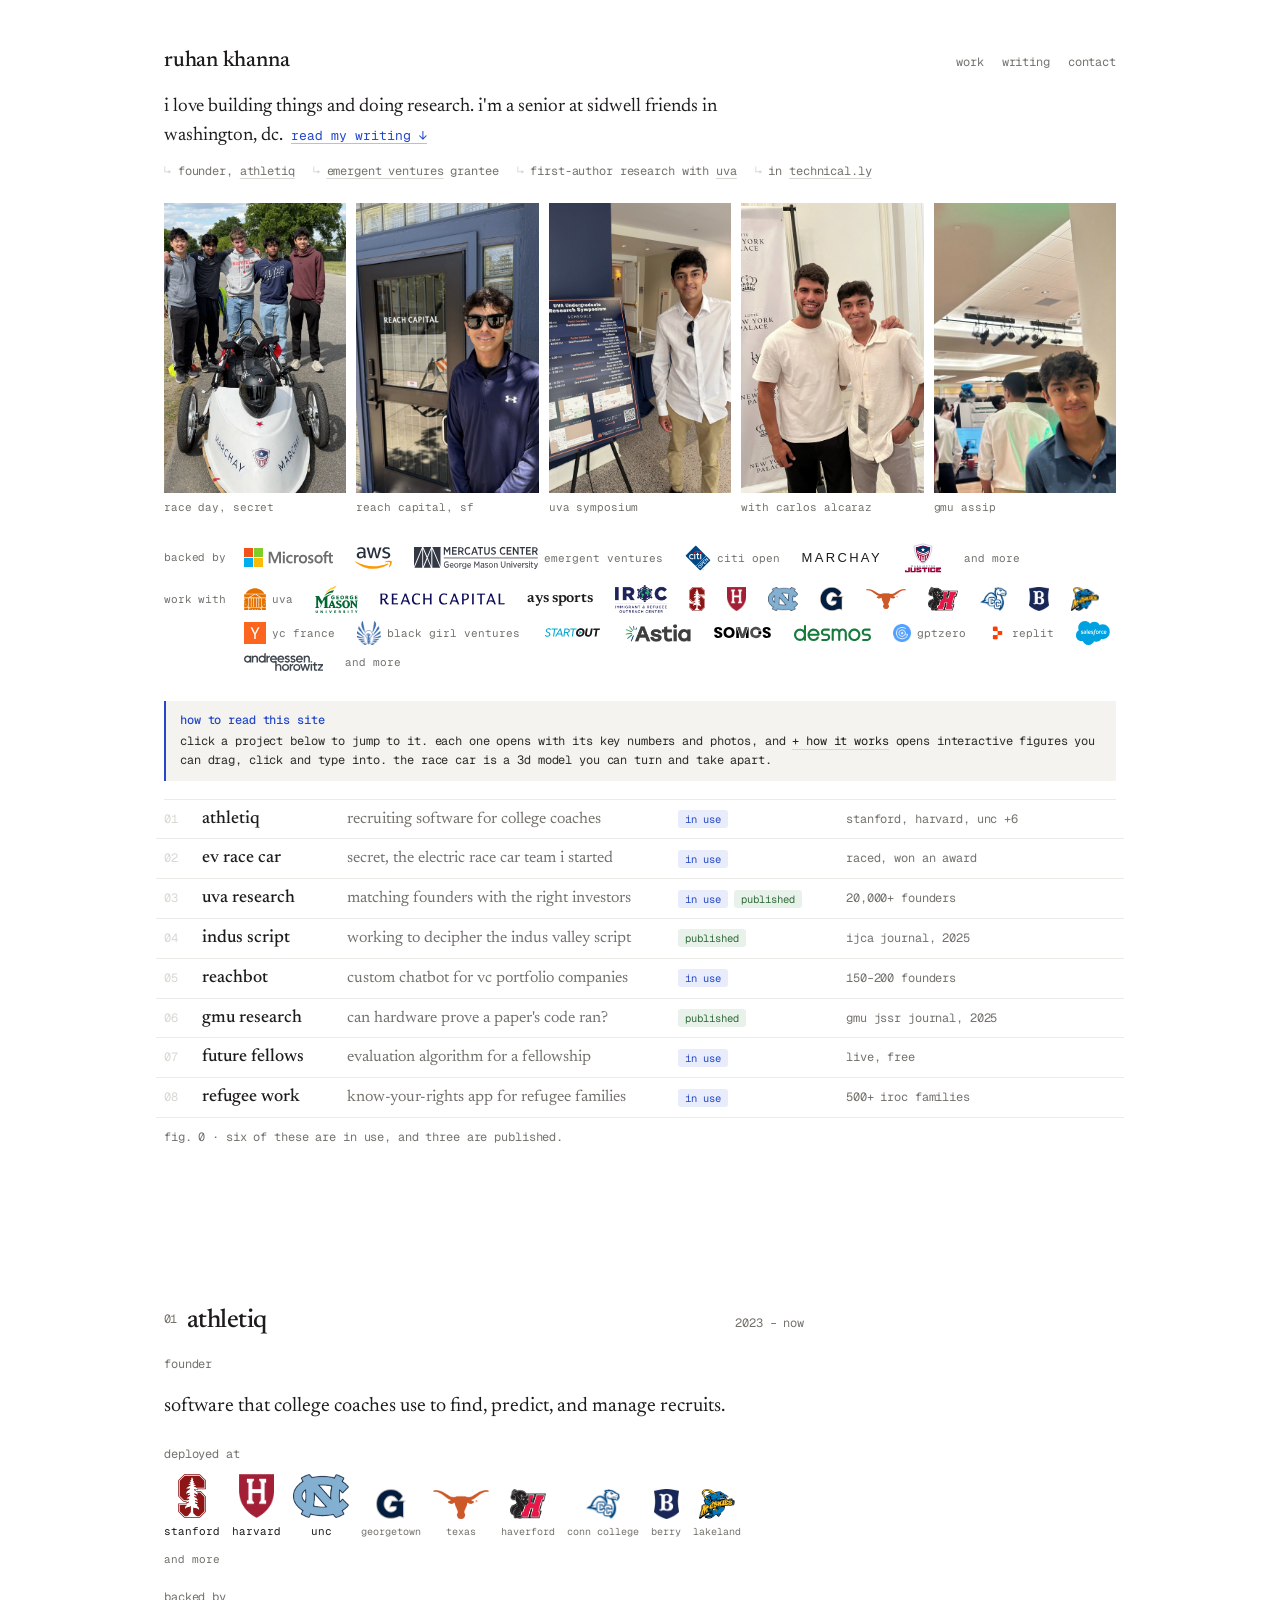
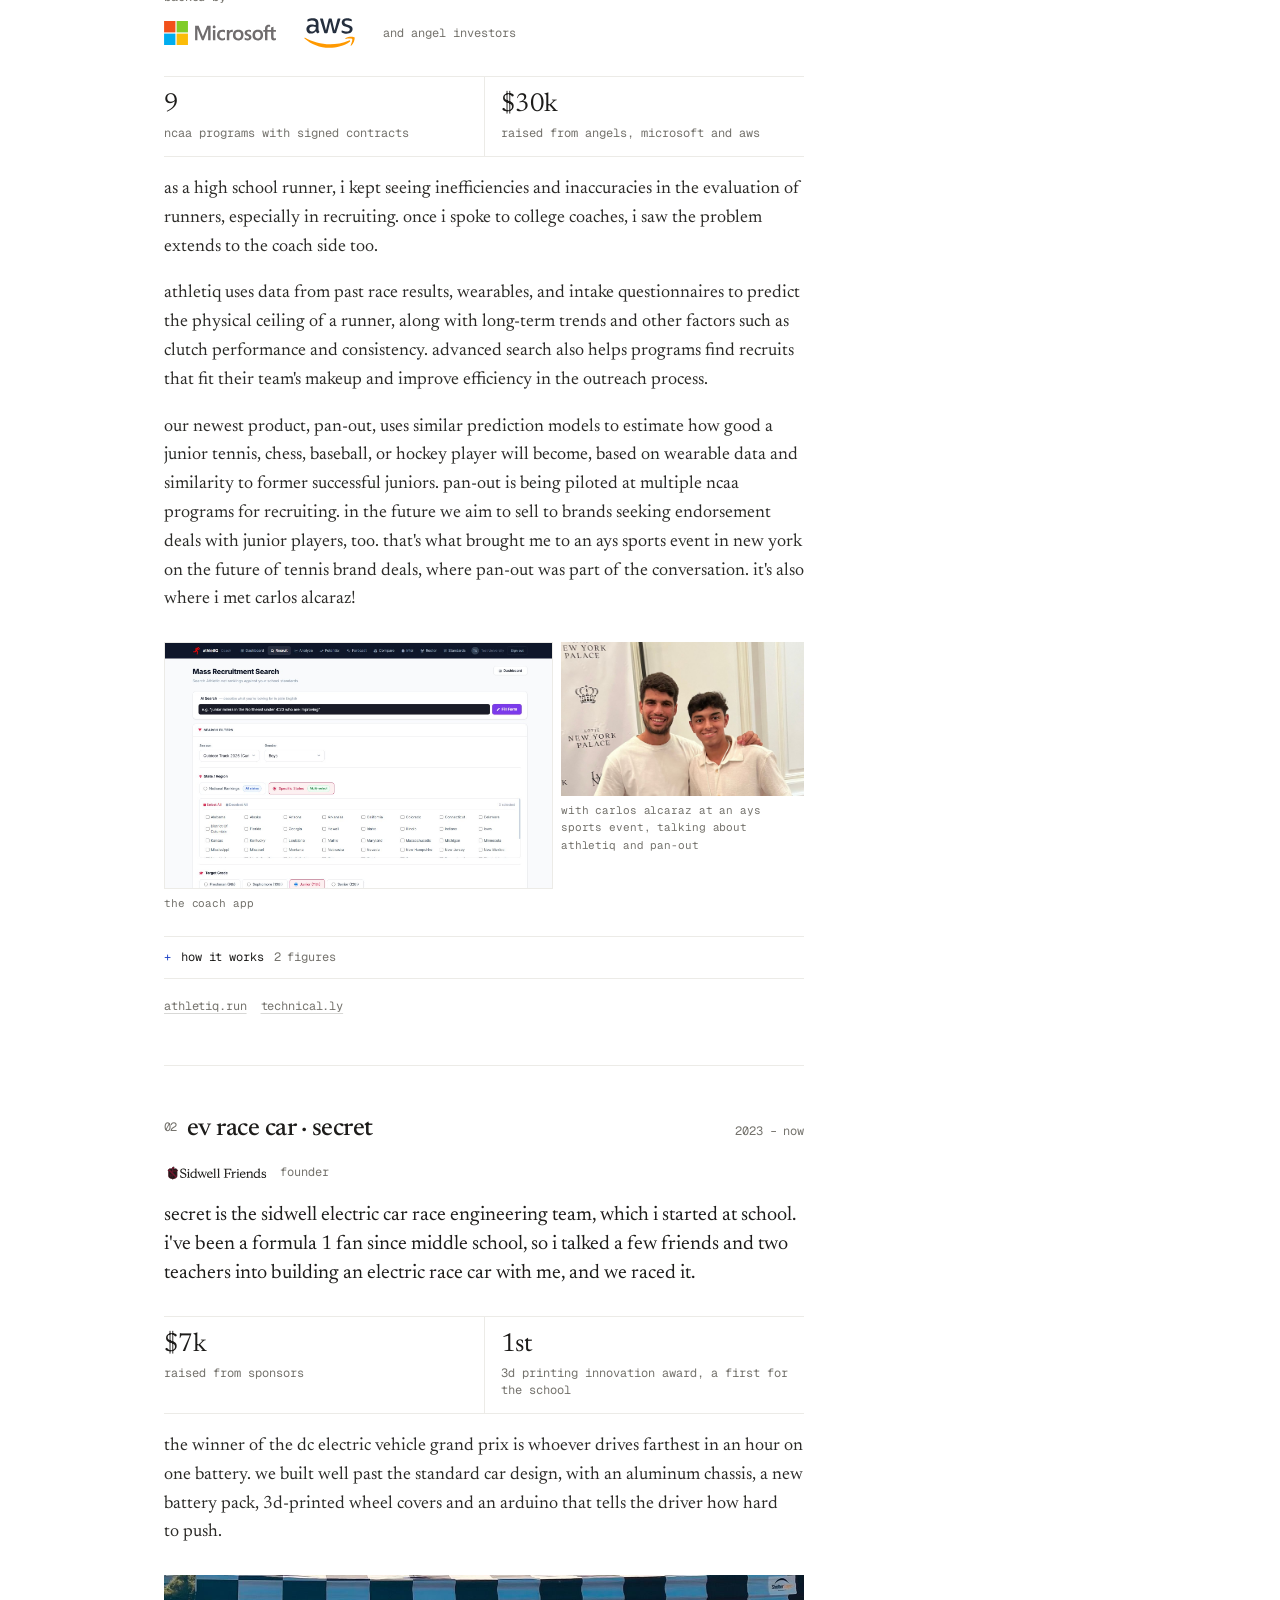
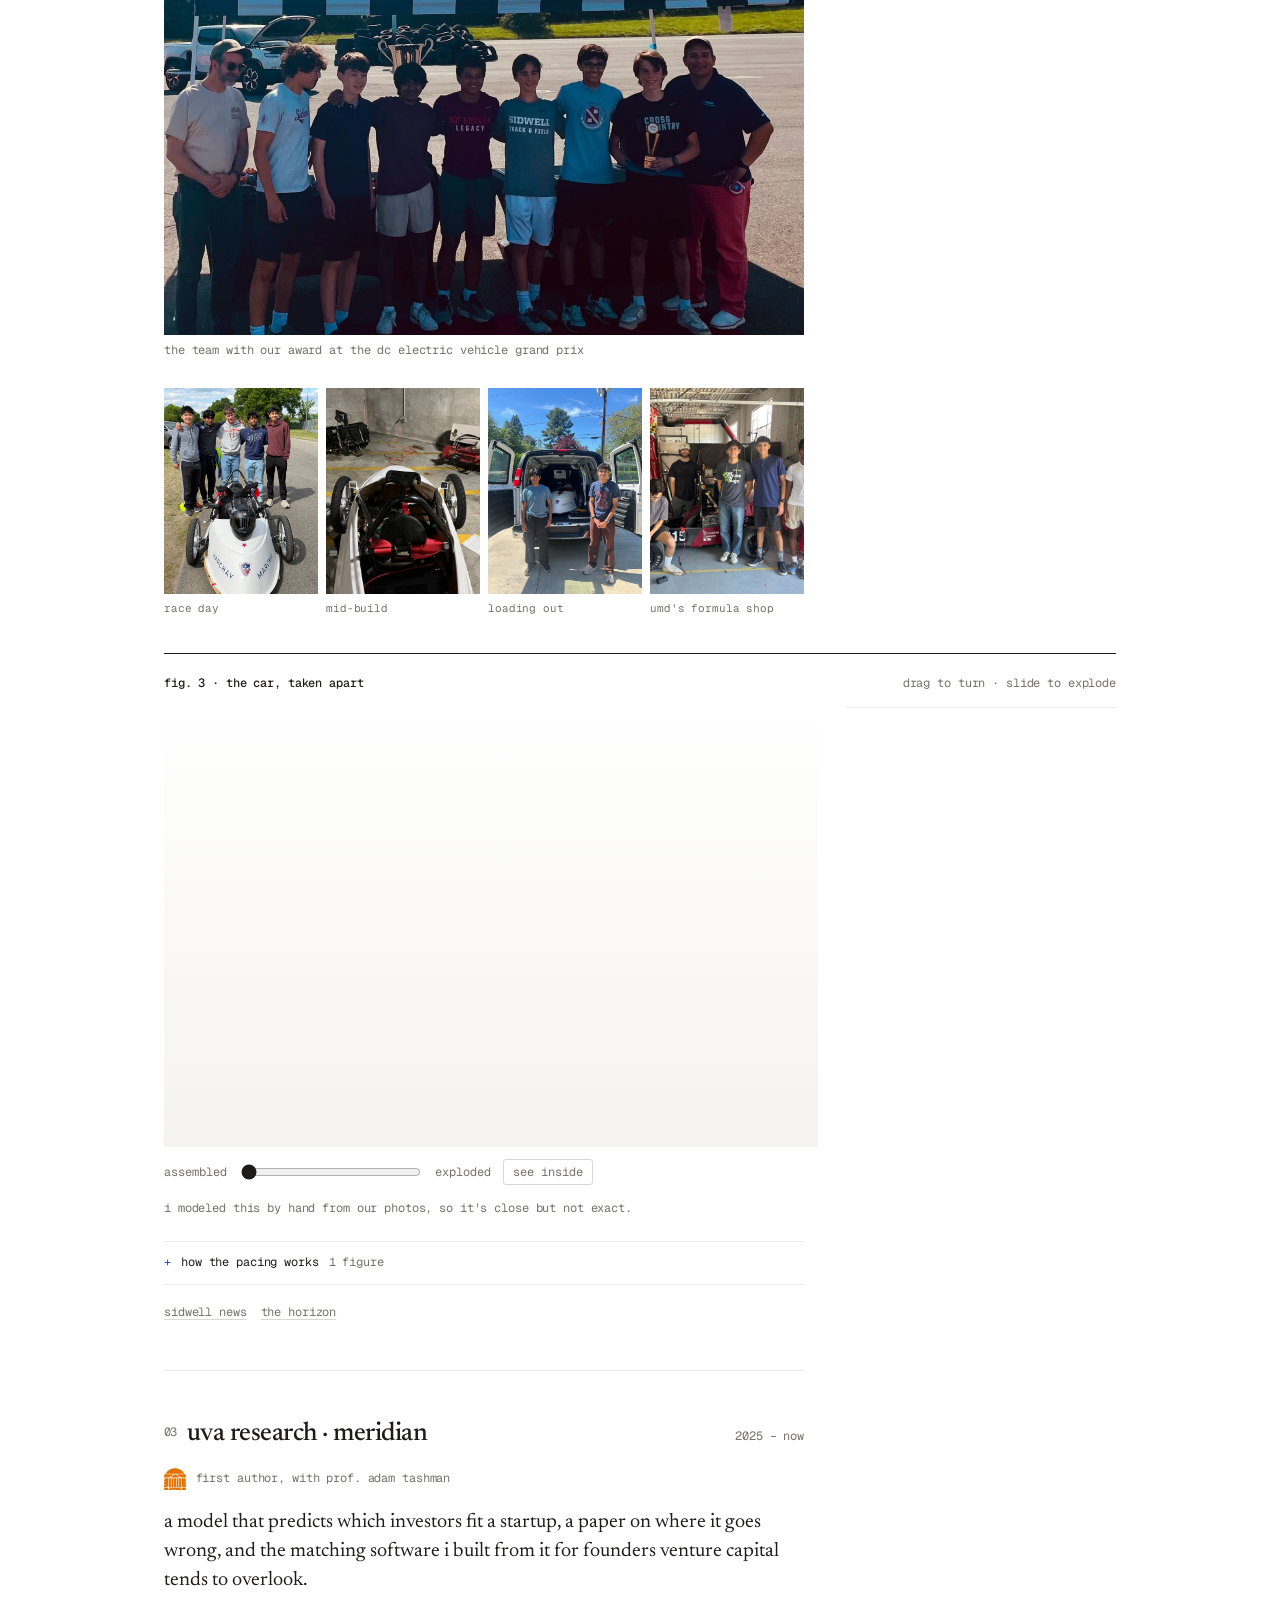
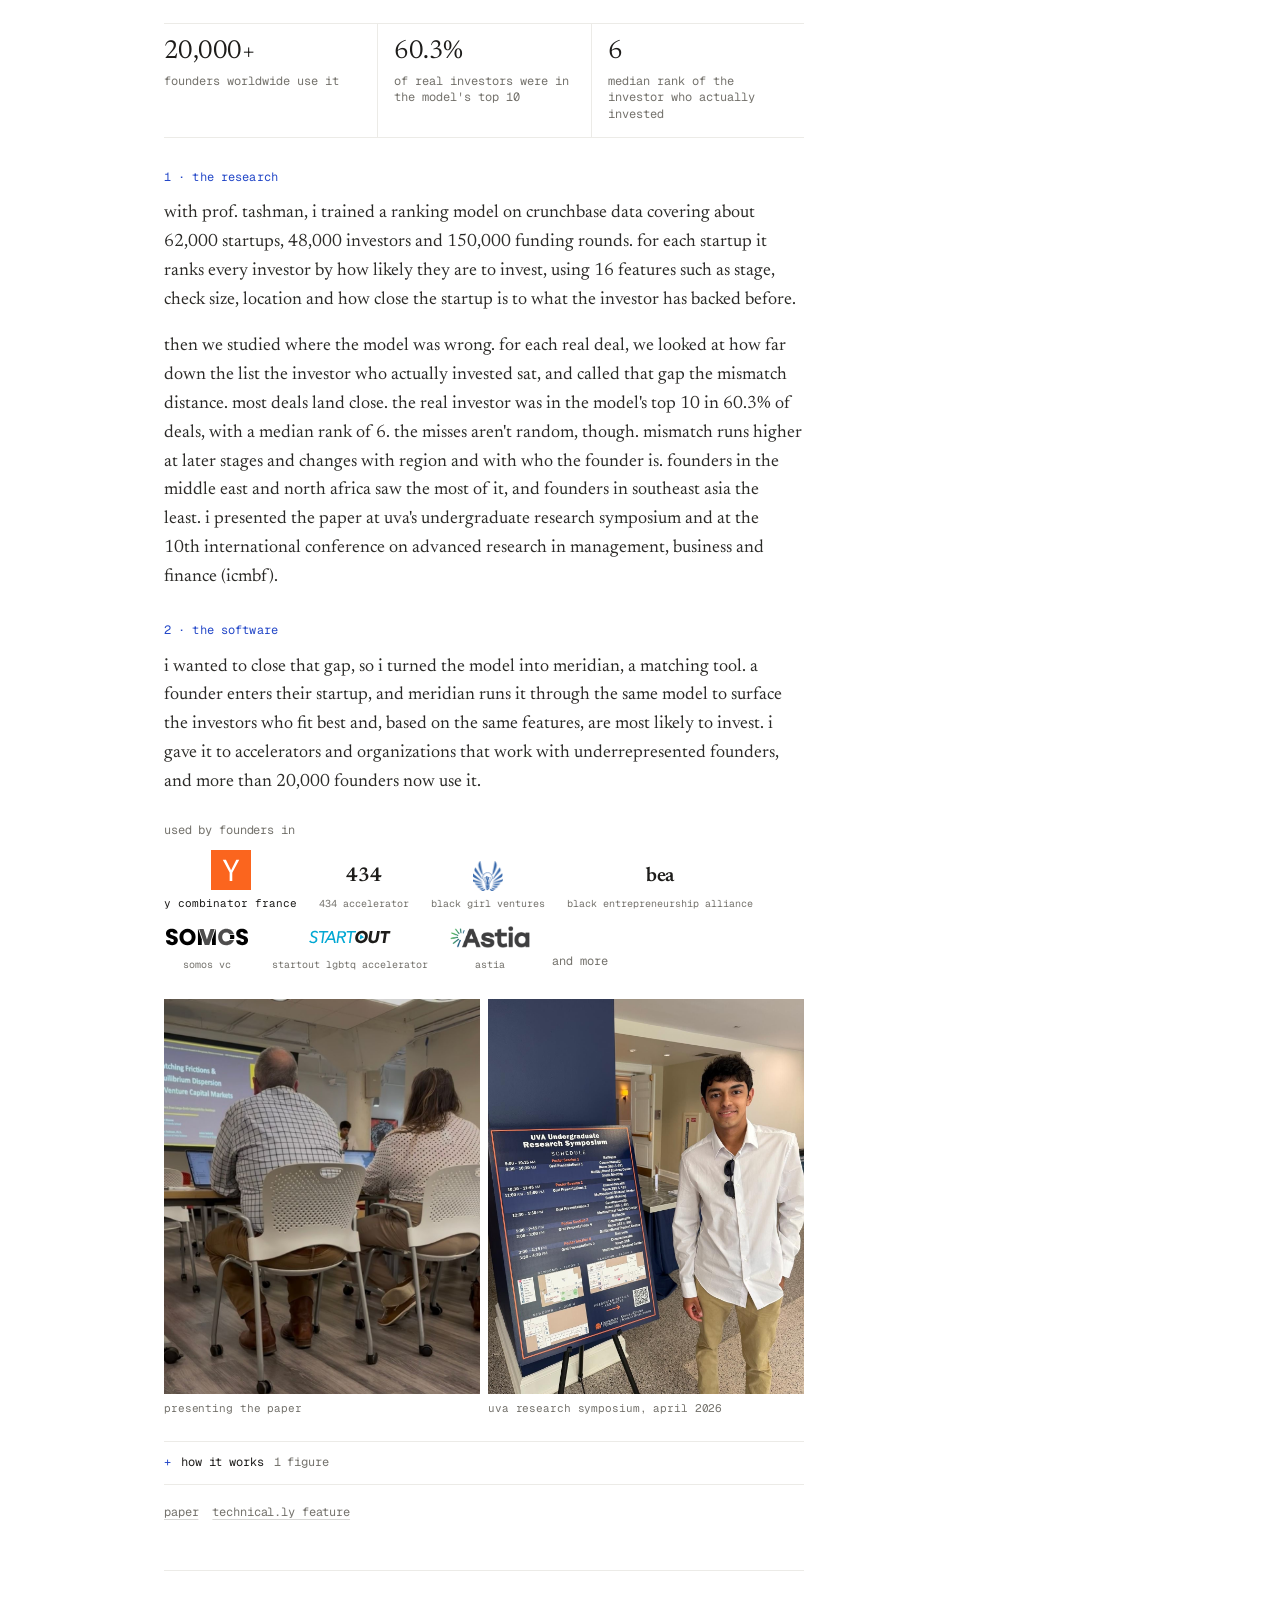
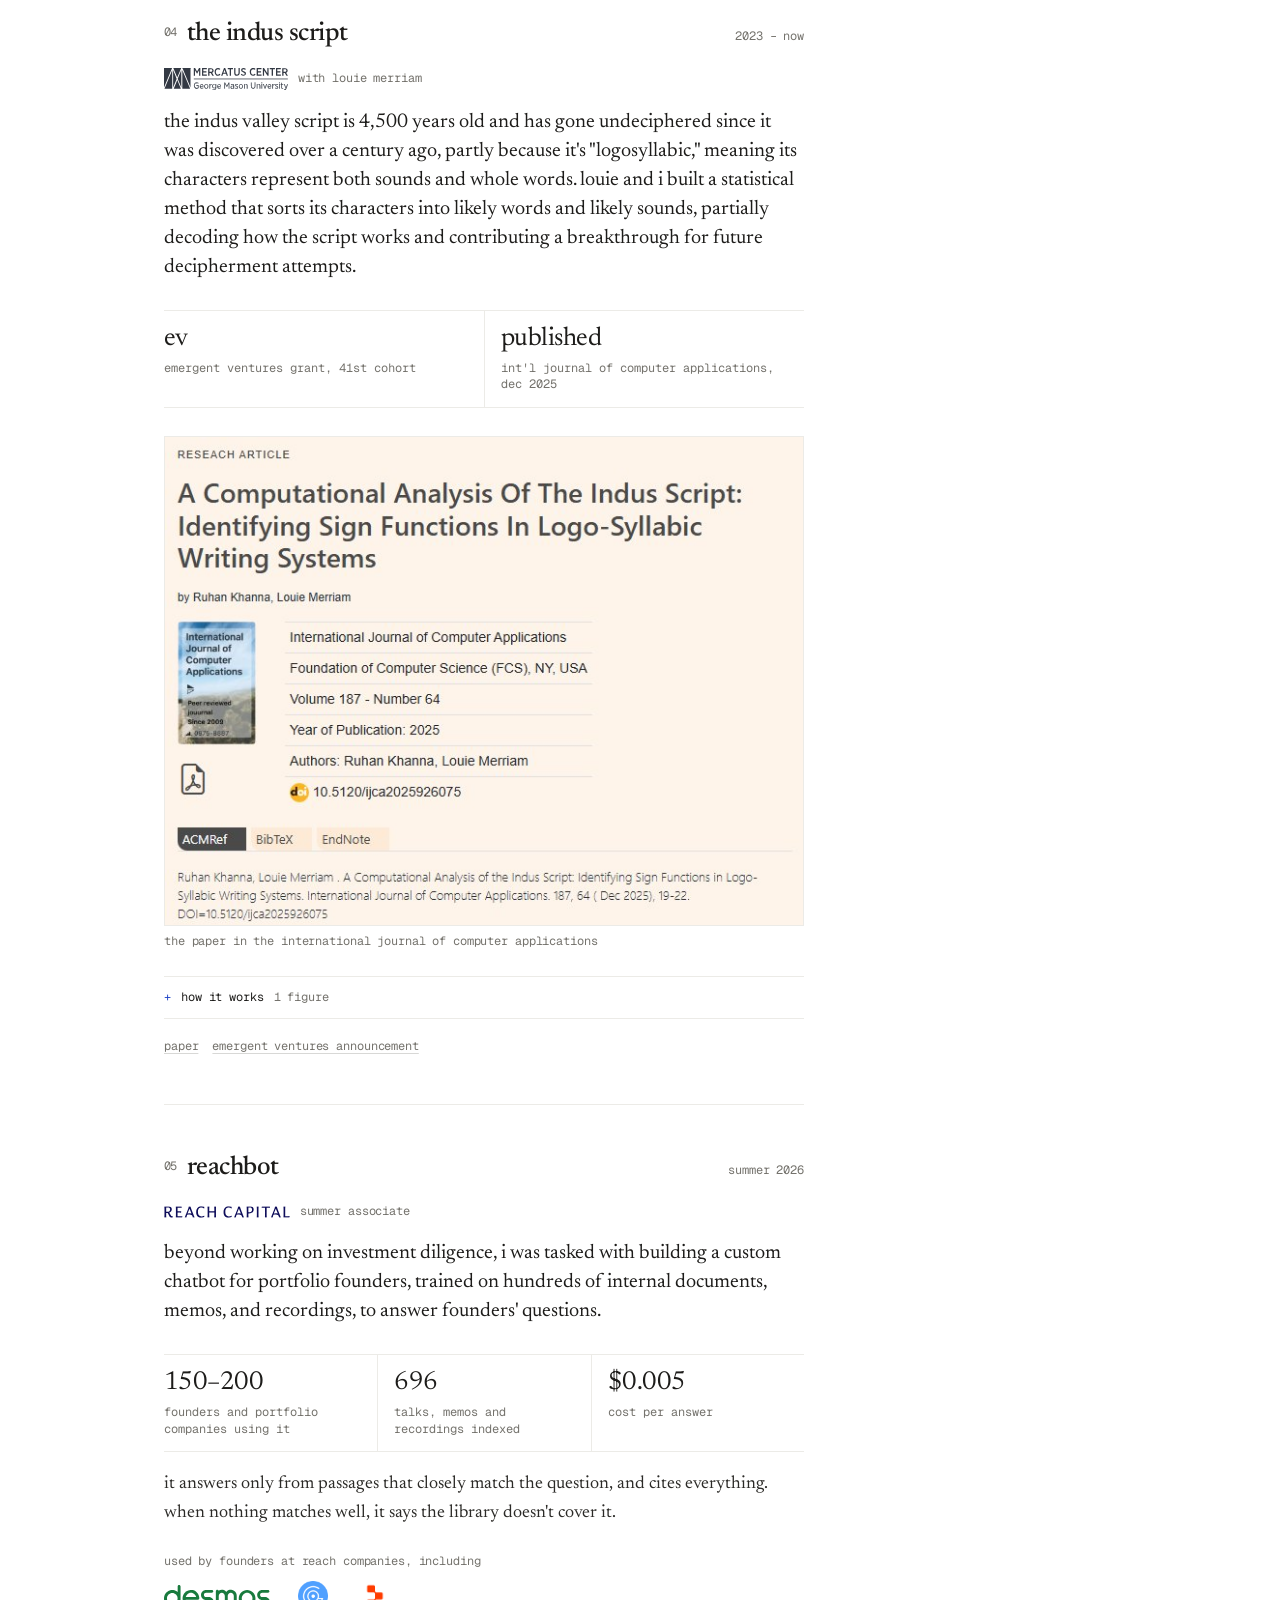
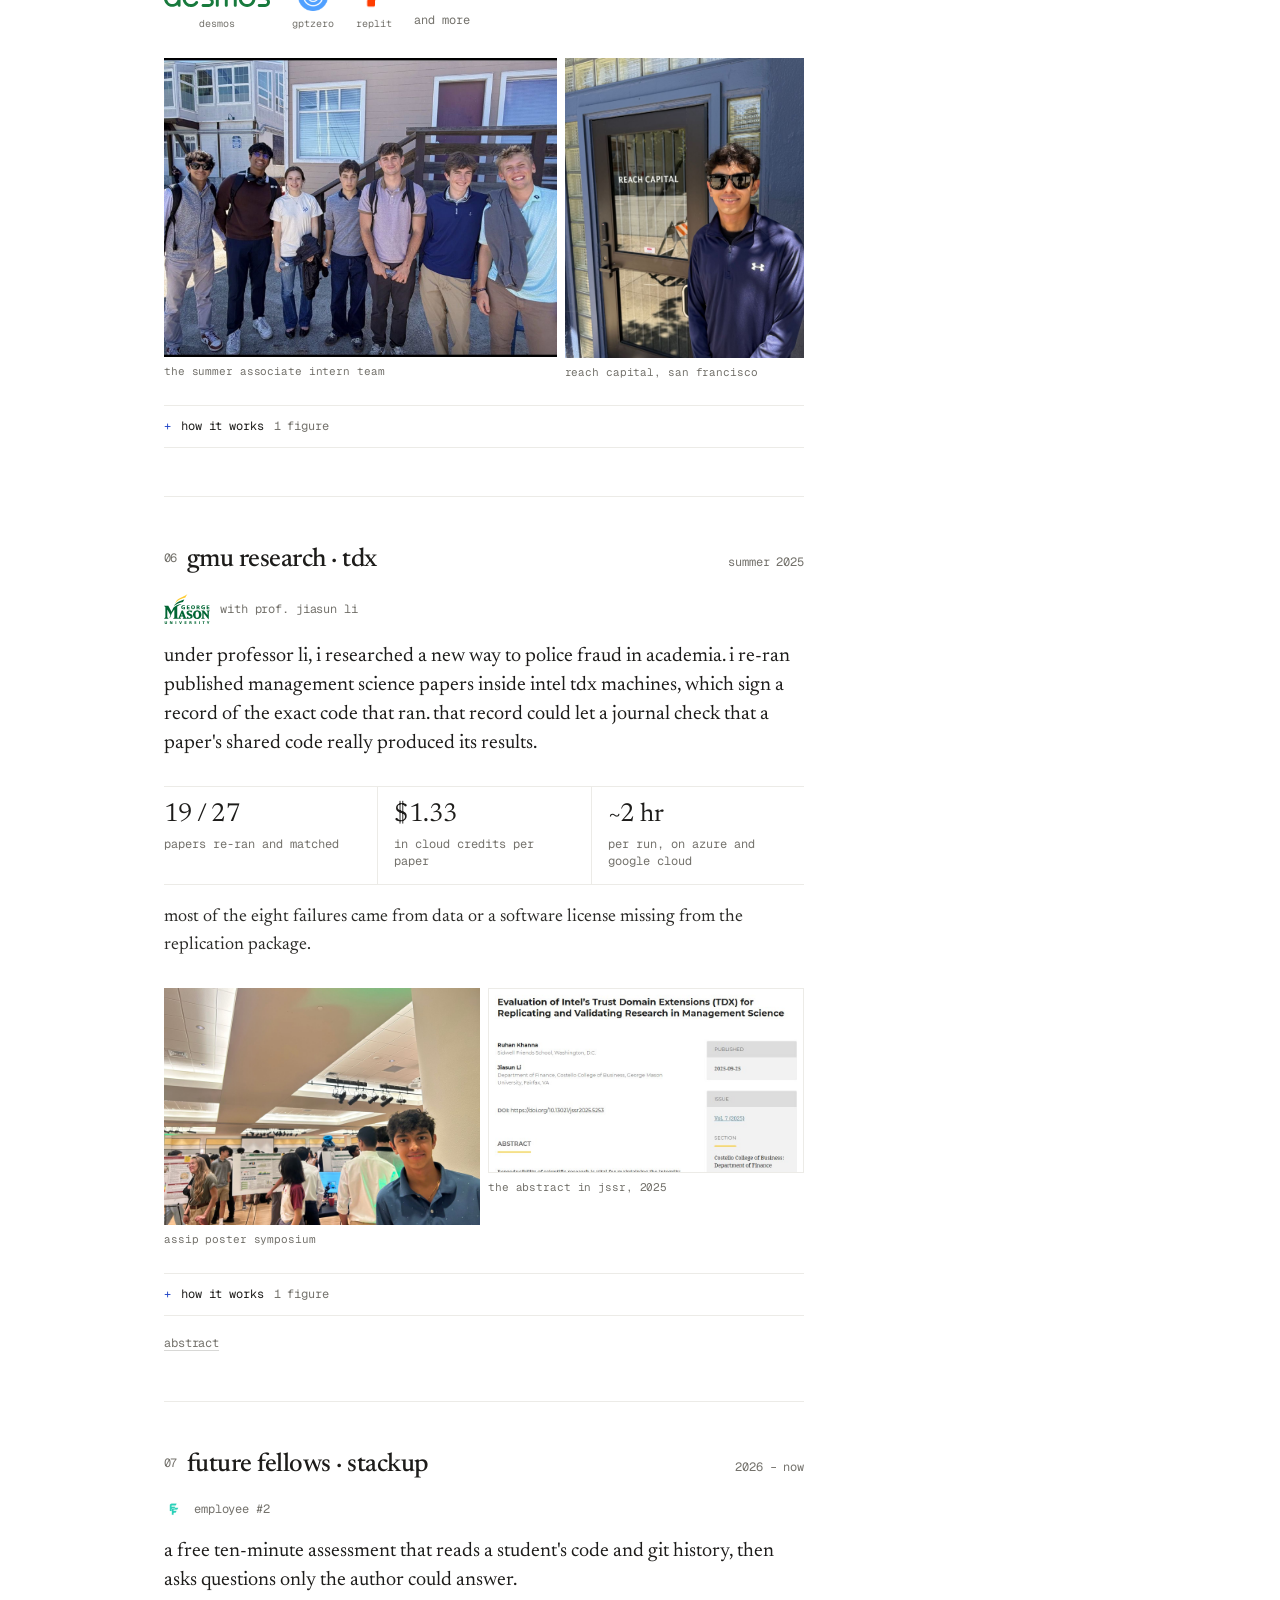
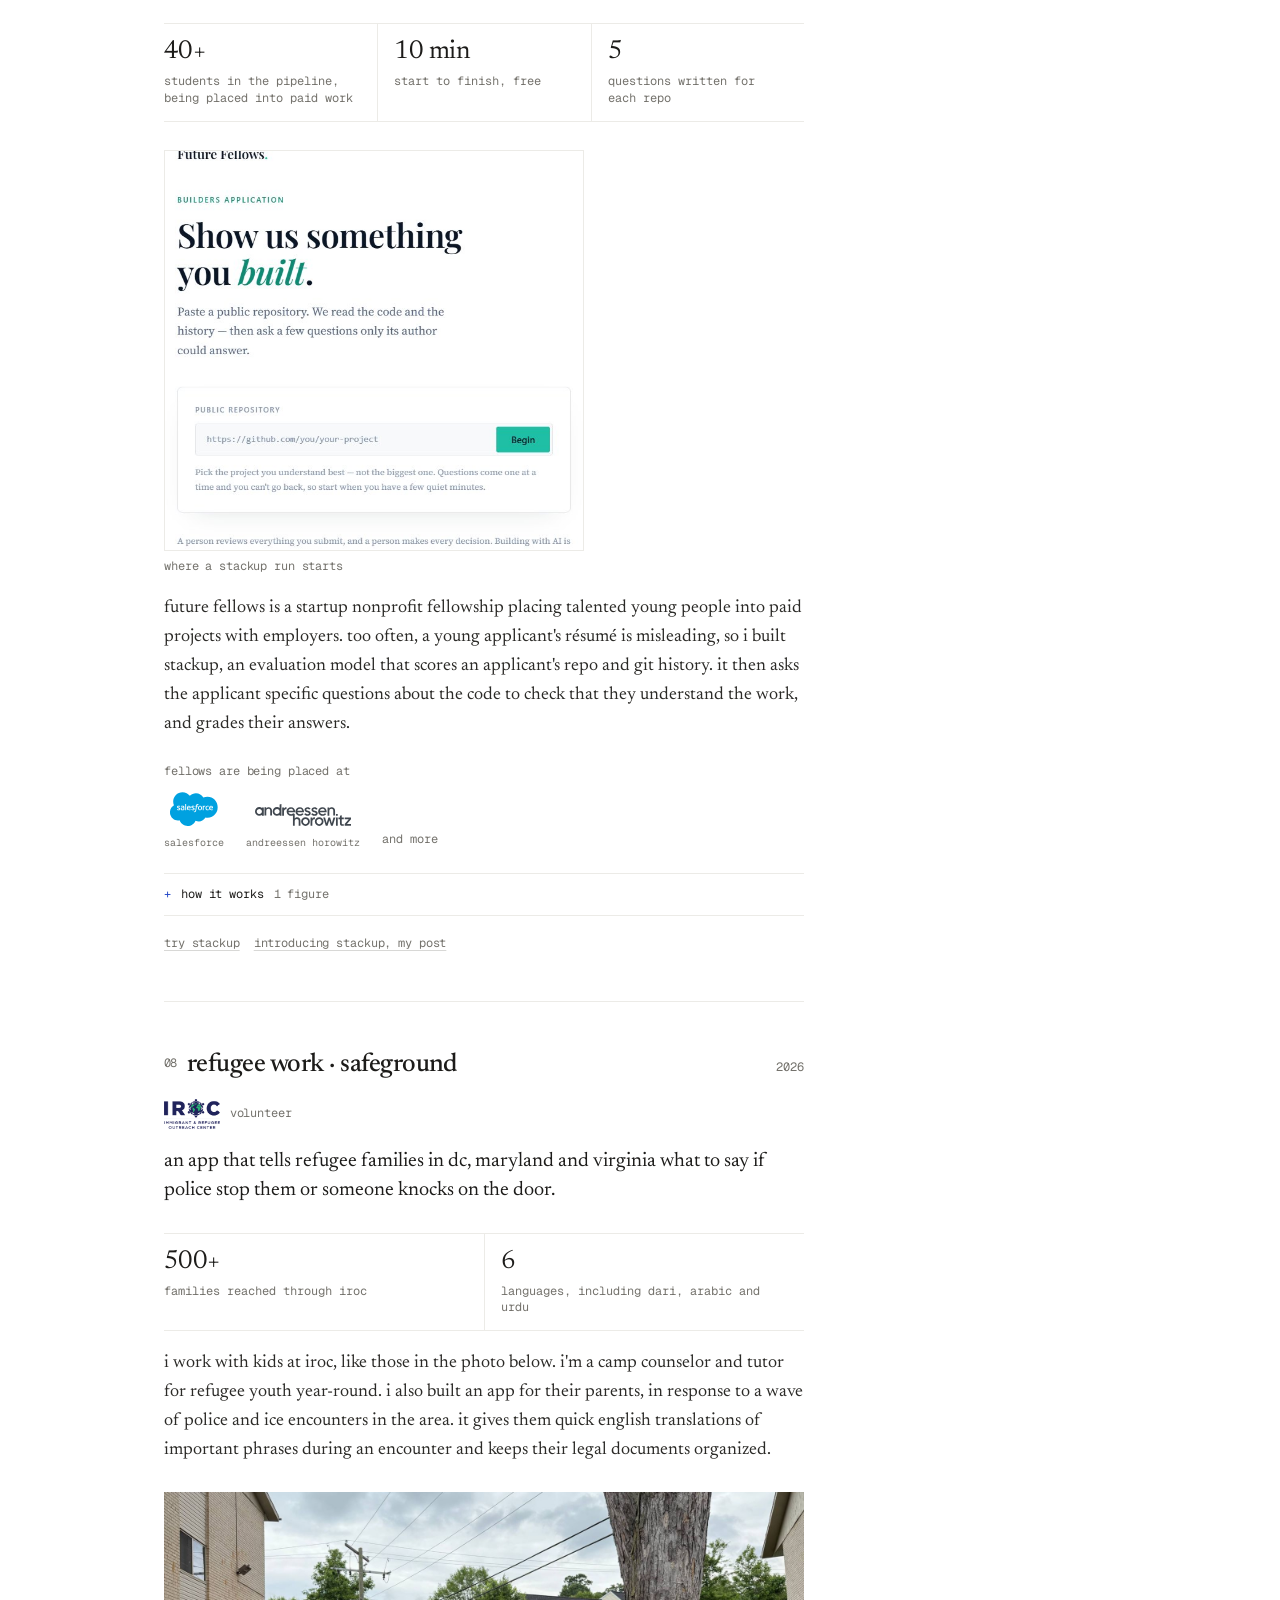
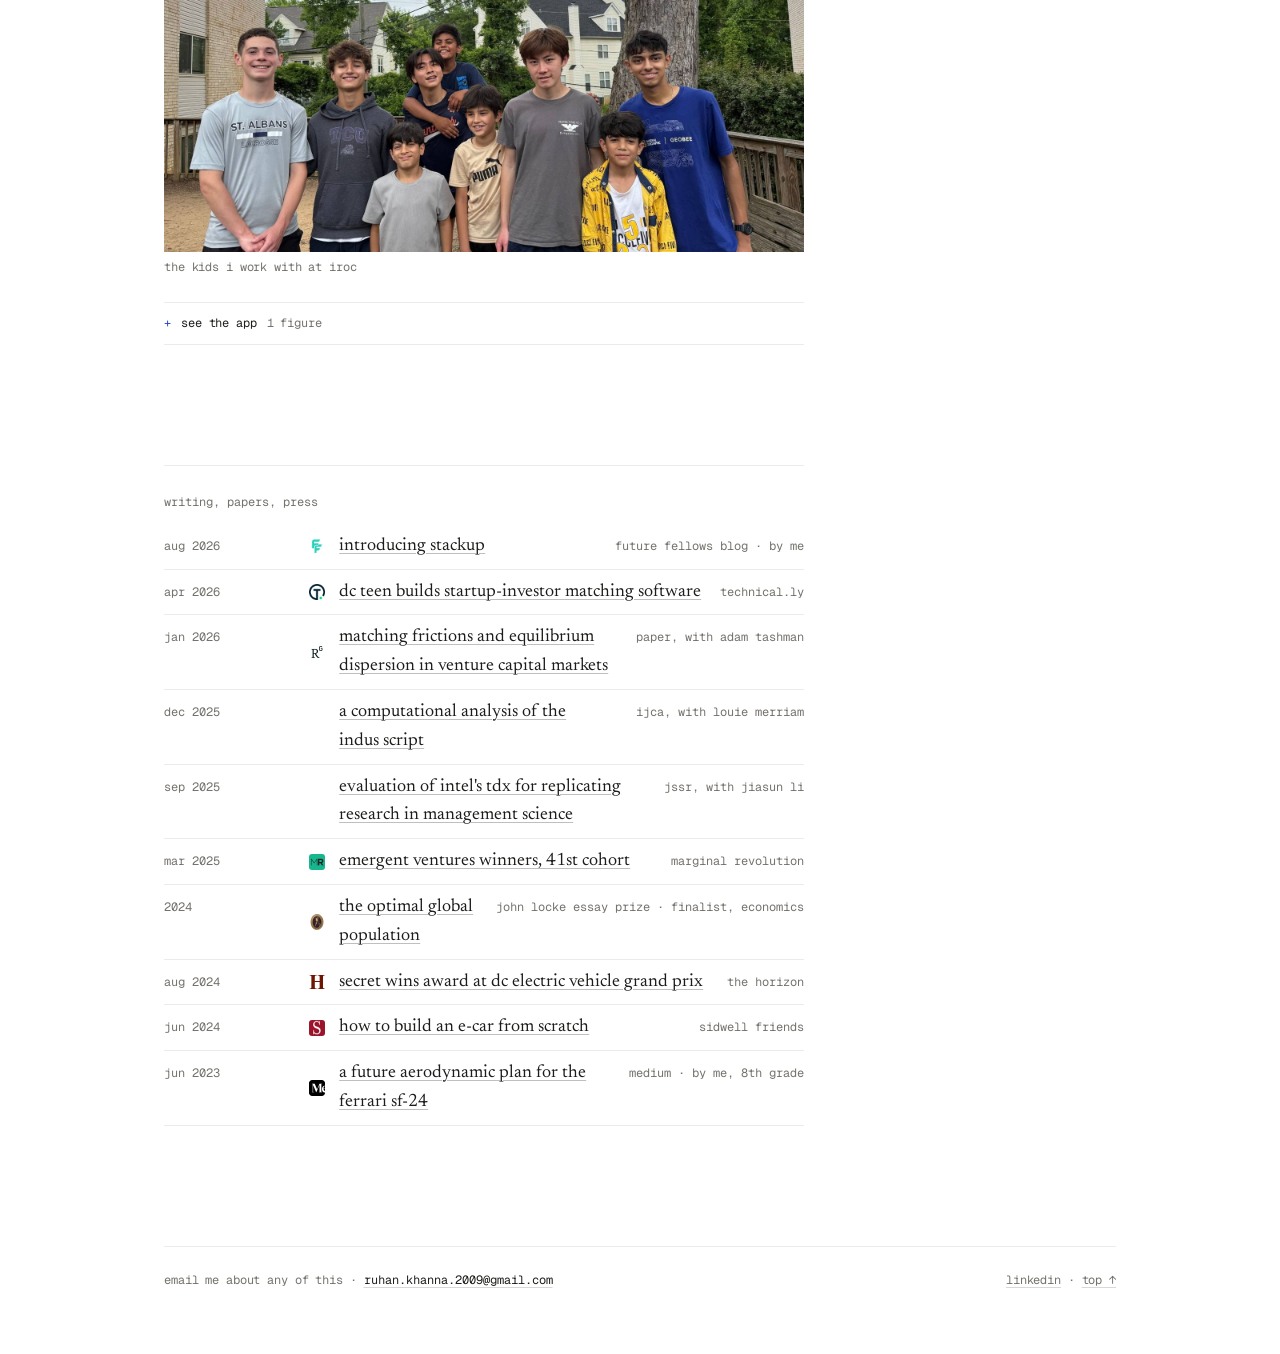
==== commit 299d7833: "Bigger top photos Co-Authored-By: Claude Opus 5.5 <noreply@anthropic.com>" ====
--- a/index.html
+++ b/index.html
@@ -9,16 +9,16 @@
 <meta property="og:description" content="Things I've built and researched.">
 <meta property="og:image" content="https://ruhankhanna.github.io/img/uva-symposium.jpg">
 <link rel="canonical" href="https://ruhankhanna.github.io/">
-<link rel="icon" href="favicon.svg?v=49" type="image/svg+xml">
-<link rel="icon" href="favicon-32.png?v=49" sizes="32x32" type="image/png">
-<link rel="apple-touch-icon" href="apple-touch-icon.png?v=49">
+<link rel="icon" href="favicon.svg?v=50" type="image/svg+xml">
+<link rel="icon" href="favicon-32.png?v=50" sizes="32x32" type="image/png">
+<link rel="apple-touch-icon" href="apple-touch-icon.png?v=50">
 <link rel="preconnect" href="https://fonts.googleapis.com">
 <link rel="preconnect" href="https://fonts.gstatic.com" crossorigin>
 <link href="https://fonts.googleapis.com/css2?family=Geist+Mono:wght@400;500&family=Newsreader:opsz,wght@6..72,400;6..72,500;6..72,600&display=swap" rel="stylesheet">
 <script>
   // browsers can hold an old copy of this page; if the site has a newer build, load it once
   (function () {
-    var BUILD = "49";
+    var BUILD = "50";
     try {
       fetch("version.txt?t=" + Date.now(), { cache: "no-store" }).then(function (r) { return r.ok ? r.text() : ""; }).then(function (v) {
         v = (v || "").trim();
@@ -30,7 +30,7 @@
     } catch (e) {}
   })();
 </script>
-<link rel="stylesheet" href="style.css?v=49">
+<link rel="stylesheet" href="style.css?v=50">
 </head>
 <body>
 
@@ -76,7 +76,7 @@
 
   <div class="orgs-wrap">
     <p class="mono meta">backed by</p>
-    <ul class="orgs" aria-label="Backed by"><li class="o-microsoft"><img src="img/logos/microsoft.svg?v=49" alt="Microsoft"></li><li class="o-aws"><img src="img/logos/aws.svg?v=49" alt="Amazon Web Services"></li><li class="o-mercatus"><img src="img/logos/mercatus.svg" alt="Mercatus Center"><span>emergent ventures</span></li><li class="o-citiopen"><img src="img/logos/citiopen.svg" alt="Citi Open"><span>citi open</span></li><li class="o-word"><span class="word marchay">MARCHAY</span></li><li class="o-wjustice"><img src="img/logos/wjustice.svg" alt="Washington Justice"></li><li class="o-more"><span>and more</span></li></ul>
+    <ul class="orgs" aria-label="Backed by"><li class="o-microsoft"><img src="img/logos/microsoft.svg?v=50" alt="Microsoft"></li><li class="o-aws"><img src="img/logos/aws.svg?v=50" alt="Amazon Web Services"></li><li class="o-mercatus"><img src="img/logos/mercatus.svg" alt="Mercatus Center"><span>emergent ventures</span></li><li class="o-citiopen"><img src="img/logos/citiopen.svg" alt="Citi Open"><span>citi open</span></li><li class="o-word"><span class="word marchay">MARCHAY</span></li><li class="o-wjustice"><img src="img/logos/wjustice.svg" alt="Washington Justice"></li><li class="o-more"><span>and more</span></li></ul>
     <p class="mono meta">work with</p>
     <ul class="orgs" aria-label="Organizations I work with"><li class="o-uva"><img src="img/logos/uva.svg" alt="University of Virginia"><span>uva</span></li><li class="o-gmu"><img src="img/logos/gmu.svg" alt="George Mason University"></li><li class="o-reach"><img src="img/logos/reach.svg" alt="Reach Capital"></li><li class="o-word"><span class="word">ays sports</span></li><li class="o-iroc"><img src="img/logos/iroc.png" alt="Immigrant and Refugee Outreach Center"></li><li class="o-col"><img src="img/logos/stanford.svg" alt="Stanford" title="Stanford"></li><li class="o-col"><img src="img/logos/harvard.png" alt="Harvard" title="Harvard"></li><li class="o-col"><img src="img/logos/unc.png" alt="UNC" title="UNC"></li><li class="o-col"><img src="img/logos/georgetown.png" alt="Georgetown" title="Georgetown"></li><li class="o-col"><img src="img/logos/texas.png" alt="Texas" title="Texas"></li><li class="o-col"><img src="img/logos/haverford.png" alt="Haverford" title="Haverford"></li><li class="o-col"><img src="img/logos/conncollege.png" alt="Connecticut College" title="Connecticut College"></li><li class="o-col"><img src="img/logos/berry.png" alt="Berry" title="Berry"></li><li class="o-col"><img src="img/logos/lakeland.png" alt="Lakeland" title="Lakeland"></li><li class="o-yc"><img src="img/logos/yc.svg" alt="Y Combinator"><span>yc france</span></li><li class="o-bgv"><img src="img/icons/bgv.png" alt=""><span>black girl ventures</span></li><li class="o-startout"><img src="img/logos/startout.svg" alt="StartOut"></li><li class="o-astia"><img src="img/logos/astia.png" alt="Astia"></li><li class="o-somos"><img src="img/logos/somos.svg" alt="SOMOS VC"></li><li class="o-desmos"><img src="img/logos/desmos.svg" alt="Desmos"></li><li class="o-gptzero"><img src="img/icons/gptzero.png" alt=""><span>gptzero</span></li><li class="o-replit"><img src="img/icons/replit.png" alt=""><span>replit</span></li><li class="o-salesforce"><img src="img/logos/salesforce.svg" alt="Salesforce"></li><li class="o-a16z"><img src="img/logos/a16z.svg" alt="Andreessen Horowitz"></li><li class="o-more"><span>and more</span></li></ul>
   </div>
@@ -111,7 +111,7 @@
       <p class="mono meta">deployed at</p>
       <ul class="logo-row"><li class="big"><img src="img/logos/stanford.svg" alt="" loading="lazy"><span>stanford</span></li><li class="big"><img src="img/logos/harvard.png" alt="" loading="lazy"><span>harvard</span></li><li class="big"><img src="img/logos/unc.png" alt="" loading="lazy"><span>unc</span></li><li><img src="img/logos/georgetown.png" alt="" loading="lazy"><span>georgetown</span></li><li><img src="img/logos/texas.png" alt="" loading="lazy"><span>texas</span></li><li><img src="img/logos/haverford.png" alt="" loading="lazy"><span>haverford</span></li><li><img src="img/logos/conncollege.png" alt="" loading="lazy"><span>conn college</span></li><li><img src="img/logos/berry.png" alt="" loading="lazy"><span>berry</span></li><li><img src="img/logos/lakeland.png" alt="" loading="lazy"><span>lakeland</span></li><li class="more"><span>and more</span></li></ul>
       <p class="mono meta">backed by</p>
-      <ul class="logo-row sponsors"><li><img src="img/logos/microsoft.svg?v=49" alt="Microsoft" loading="lazy"></li><li><img src="img/logos/aws.svg?v=49" alt="Amazon Web Services" loading="lazy"></li><li class="txt">and angel investors</li></ul>
+      <ul class="logo-row sponsors"><li><img src="img/logos/microsoft.svg?v=50" alt="Microsoft" loading="lazy"></li><li><img src="img/logos/aws.svg?v=50" alt="Amazon Web Services" loading="lazy"></li><li class="txt">and angel investors</li></ul>
     </div>
     <dl class="facts two">
       <div><dt>9</dt><dd>ncaa programs with signed contracts</dd></div>
@@ -493,7 +493,7 @@
   });
 </script>
 <script type="importmap">{"imports":{"three":"https://cdn.jsdelivr.net/npm/three@0.160.0/build/three.module.js","three/addons/":"https://cdn.jsdelivr.net/npm/three@0.160.0/examples/jsm/"}}</script>
-<script src="figures.js?v=49"></script>
-<script type="module" src="car3d.js?v=49"></script>
+<script src="figures.js?v=50"></script>
+<script type="module" src="car3d.js?v=50"></script>
 </body>
 </html>
--- a/style.css
+++ b/style.css
@@ -507,3 +507,5 @@
 .orgs-wrap { margin-top: 26px; }
 .strip { grid-template-columns: repeat(5, minmax(0, 1fr)); }
 @media (max-width: 640px) { .strip { grid-template-columns: repeat(5, 62%); } .strip .ph { height: auto; aspect-ratio: 4 / 5; } }
+.strip .ph { height: 290px; }
+@media (max-width: 640px) { .strip .ph { height: auto; } }
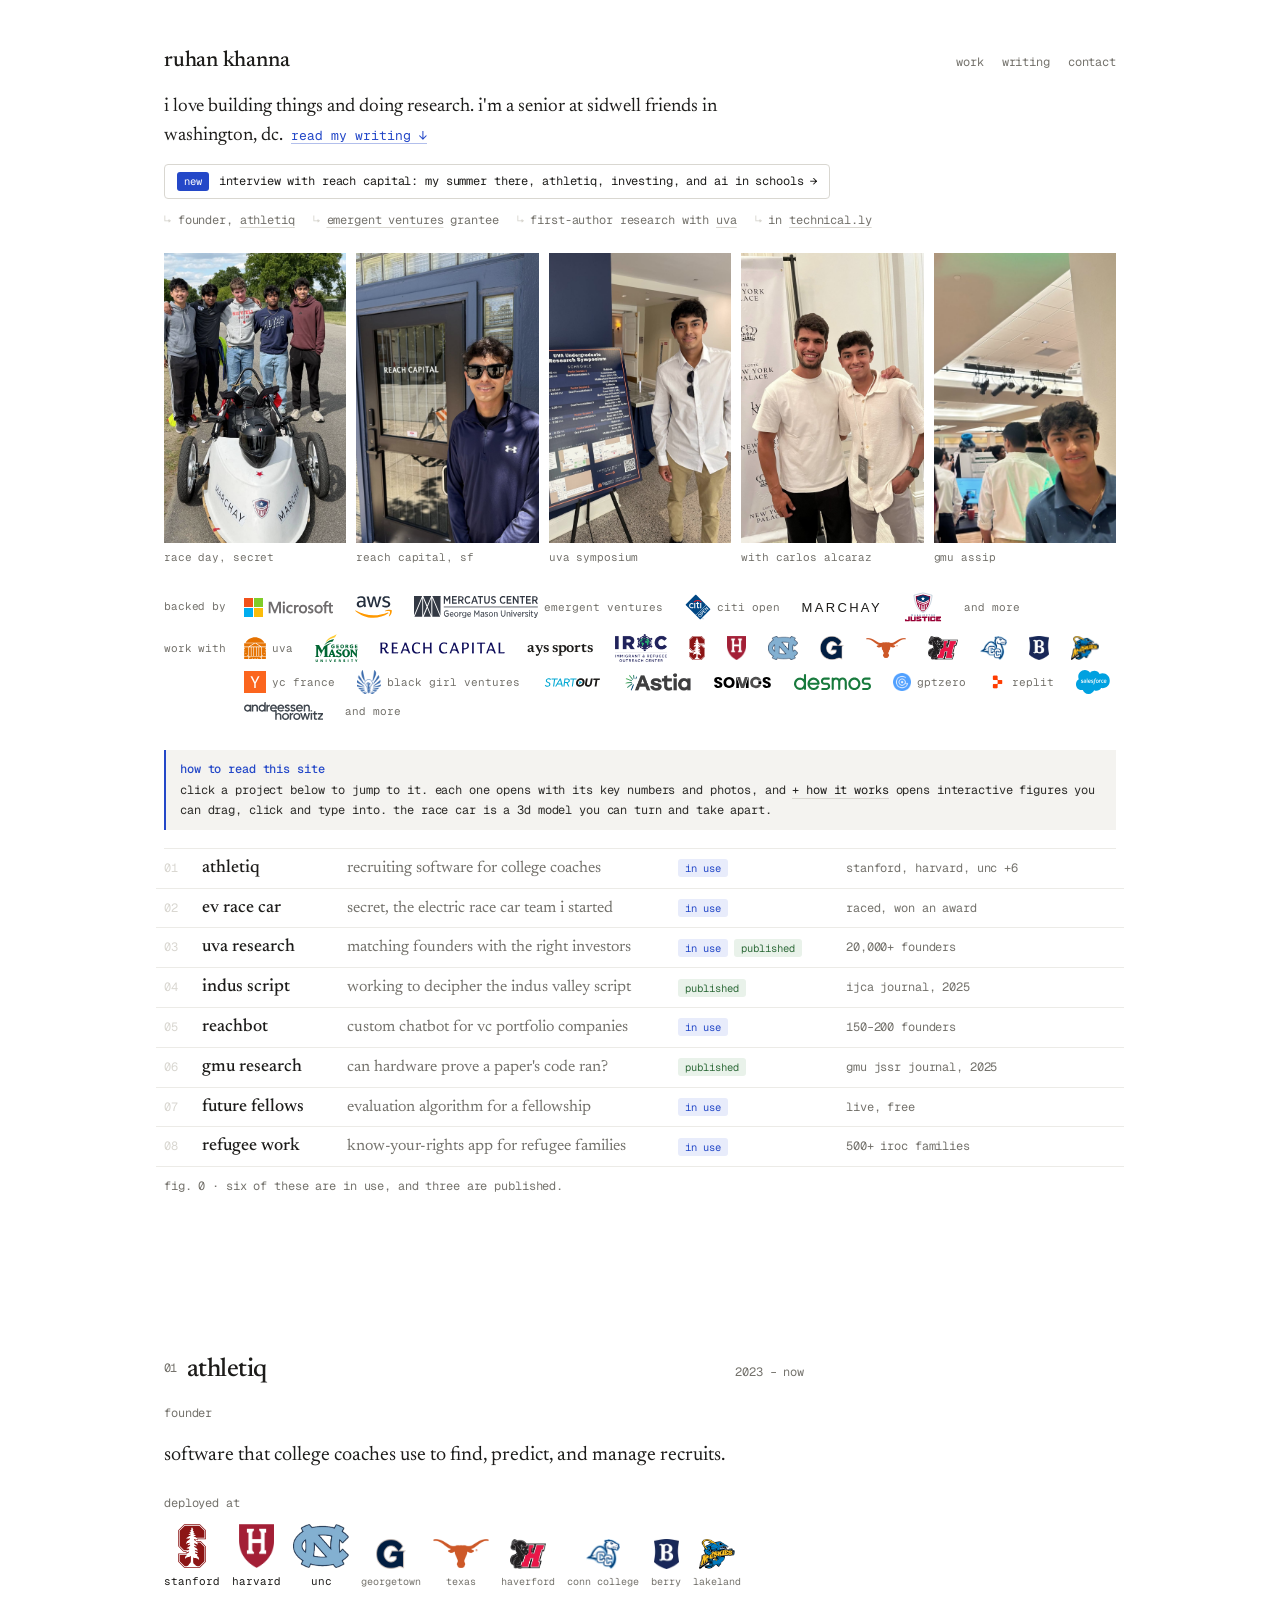
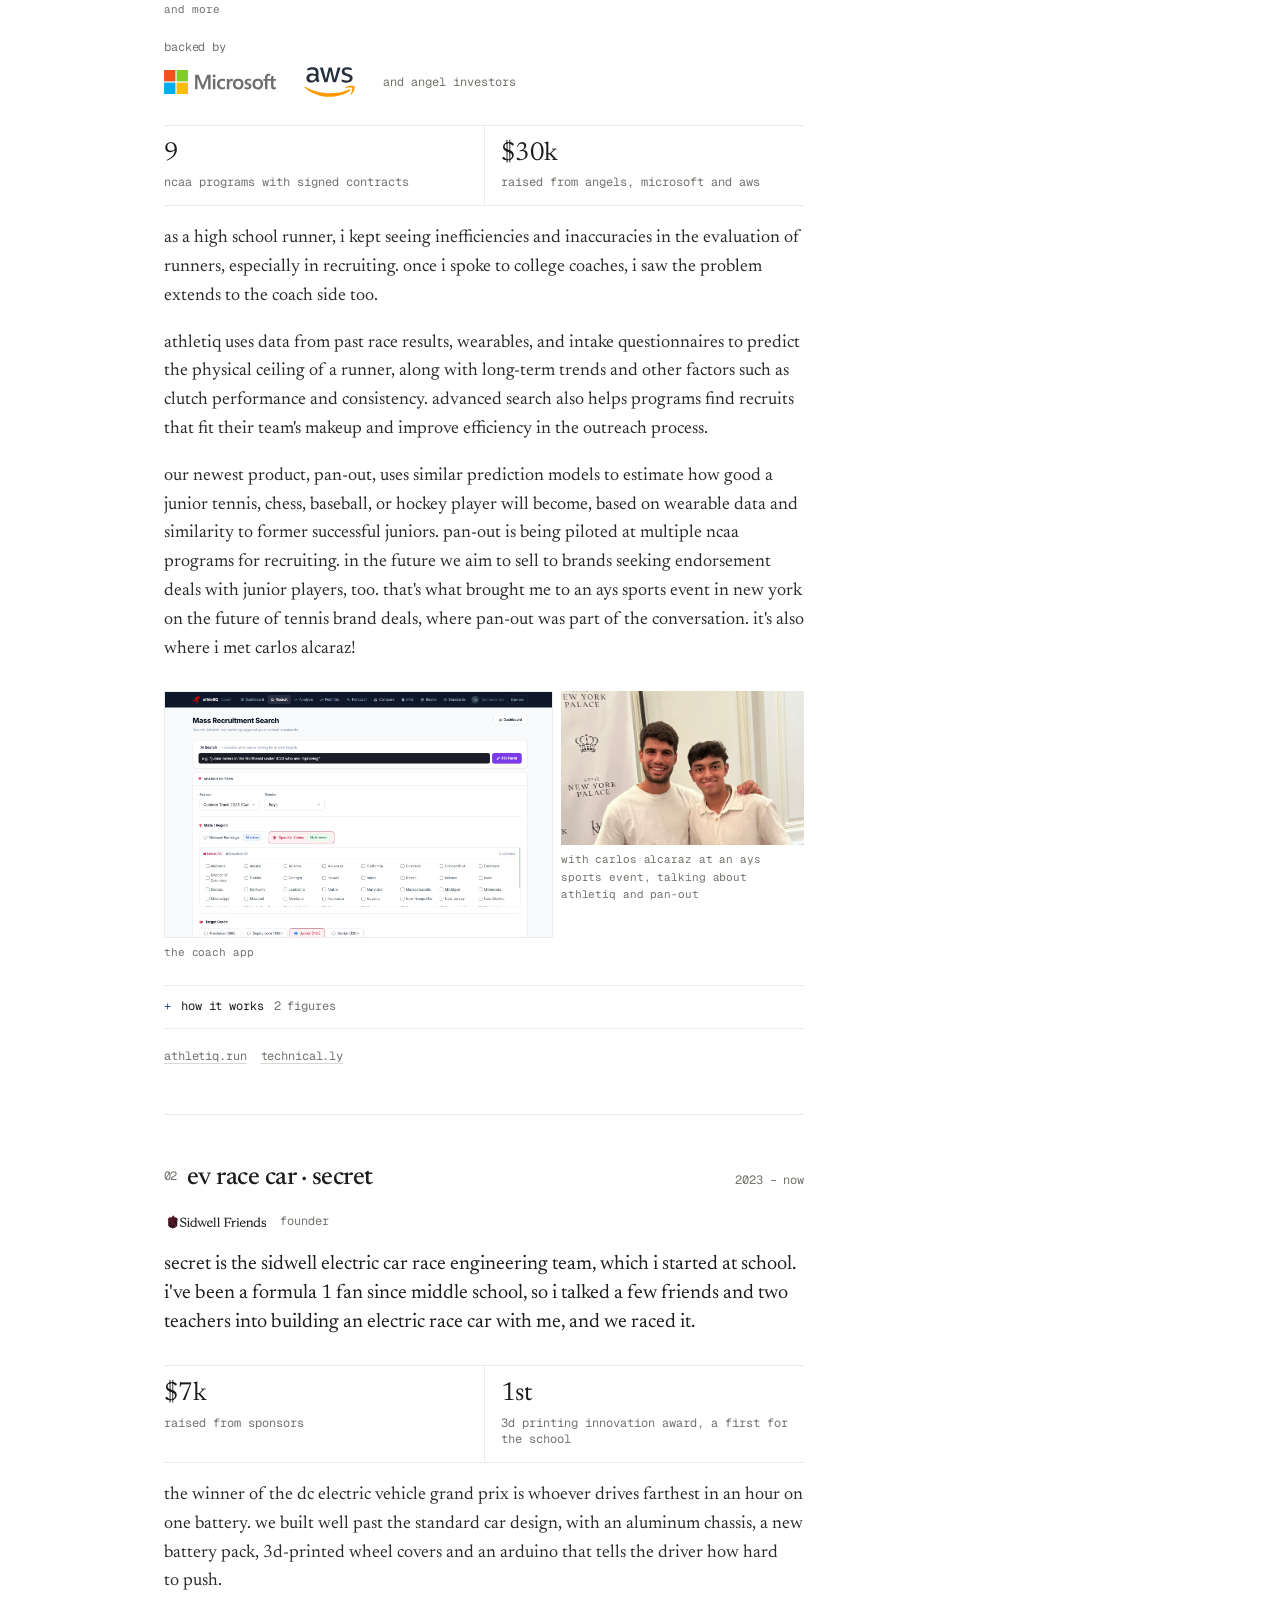
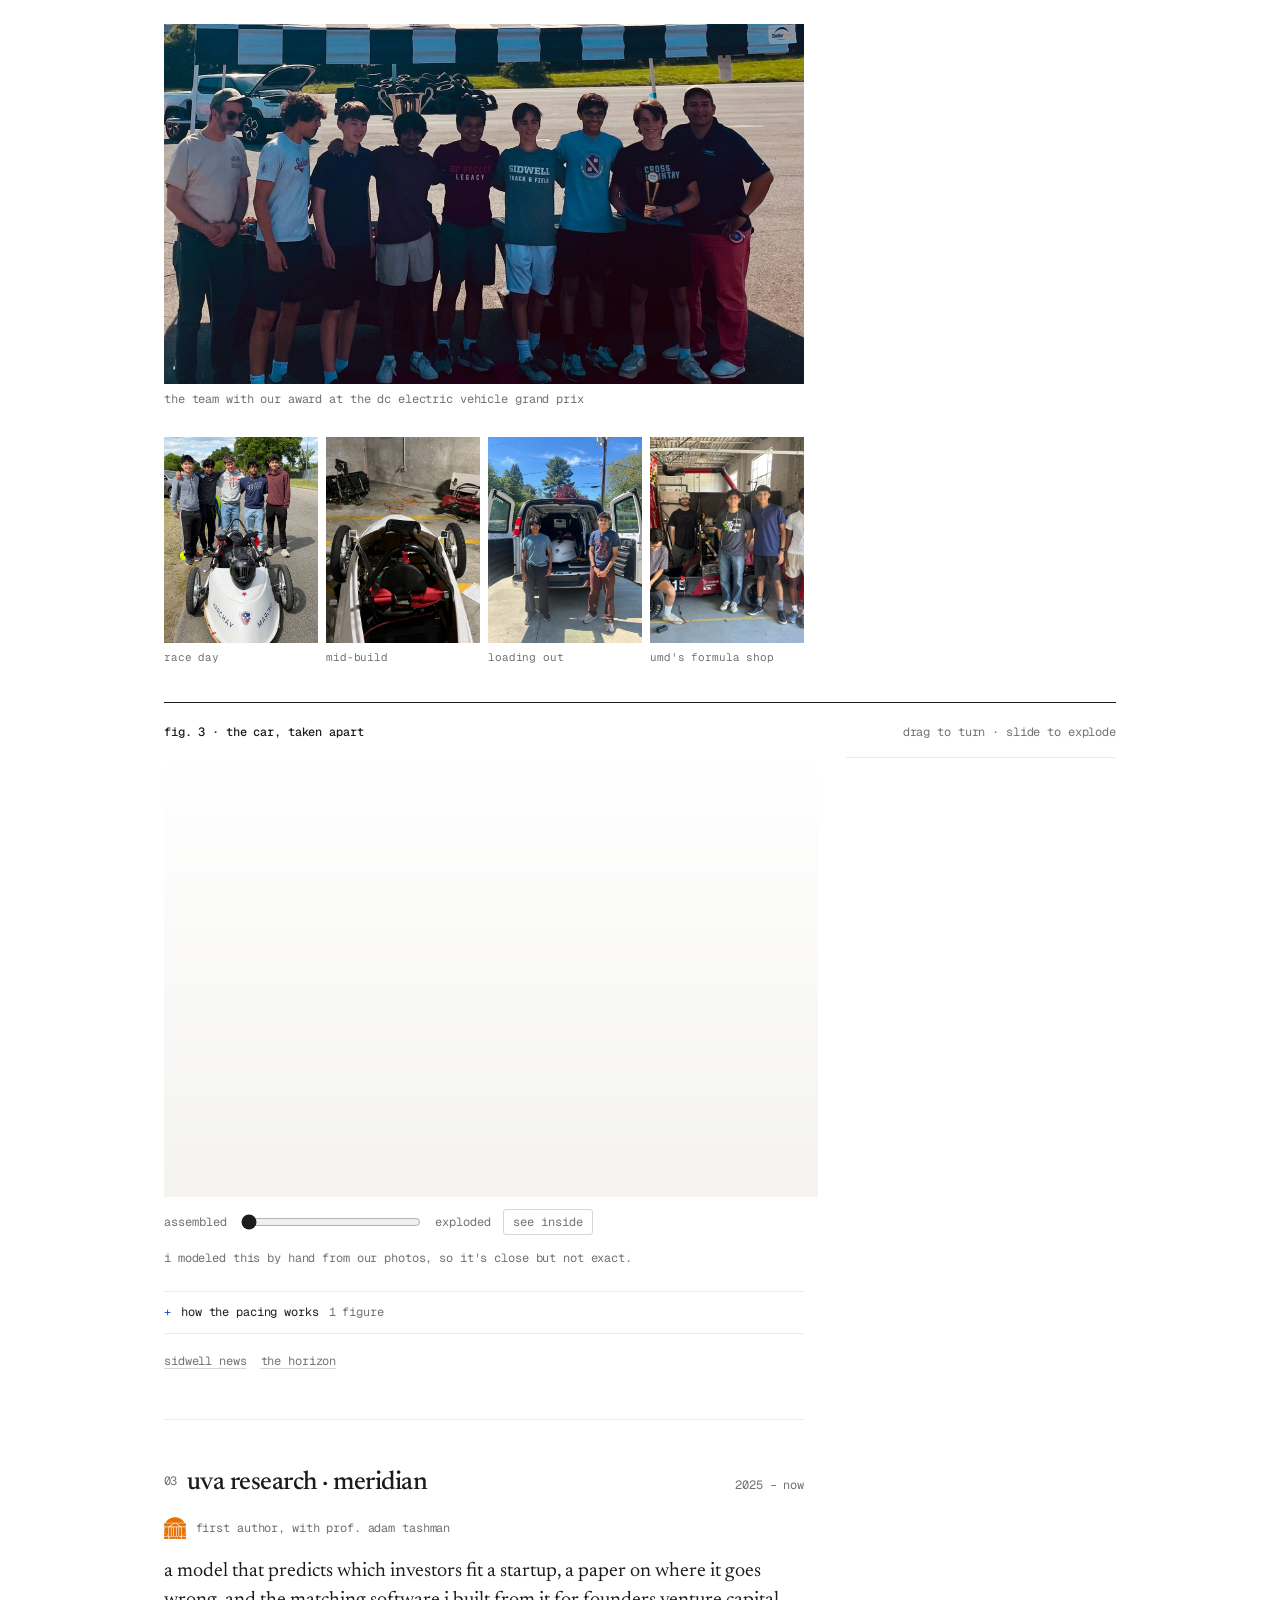
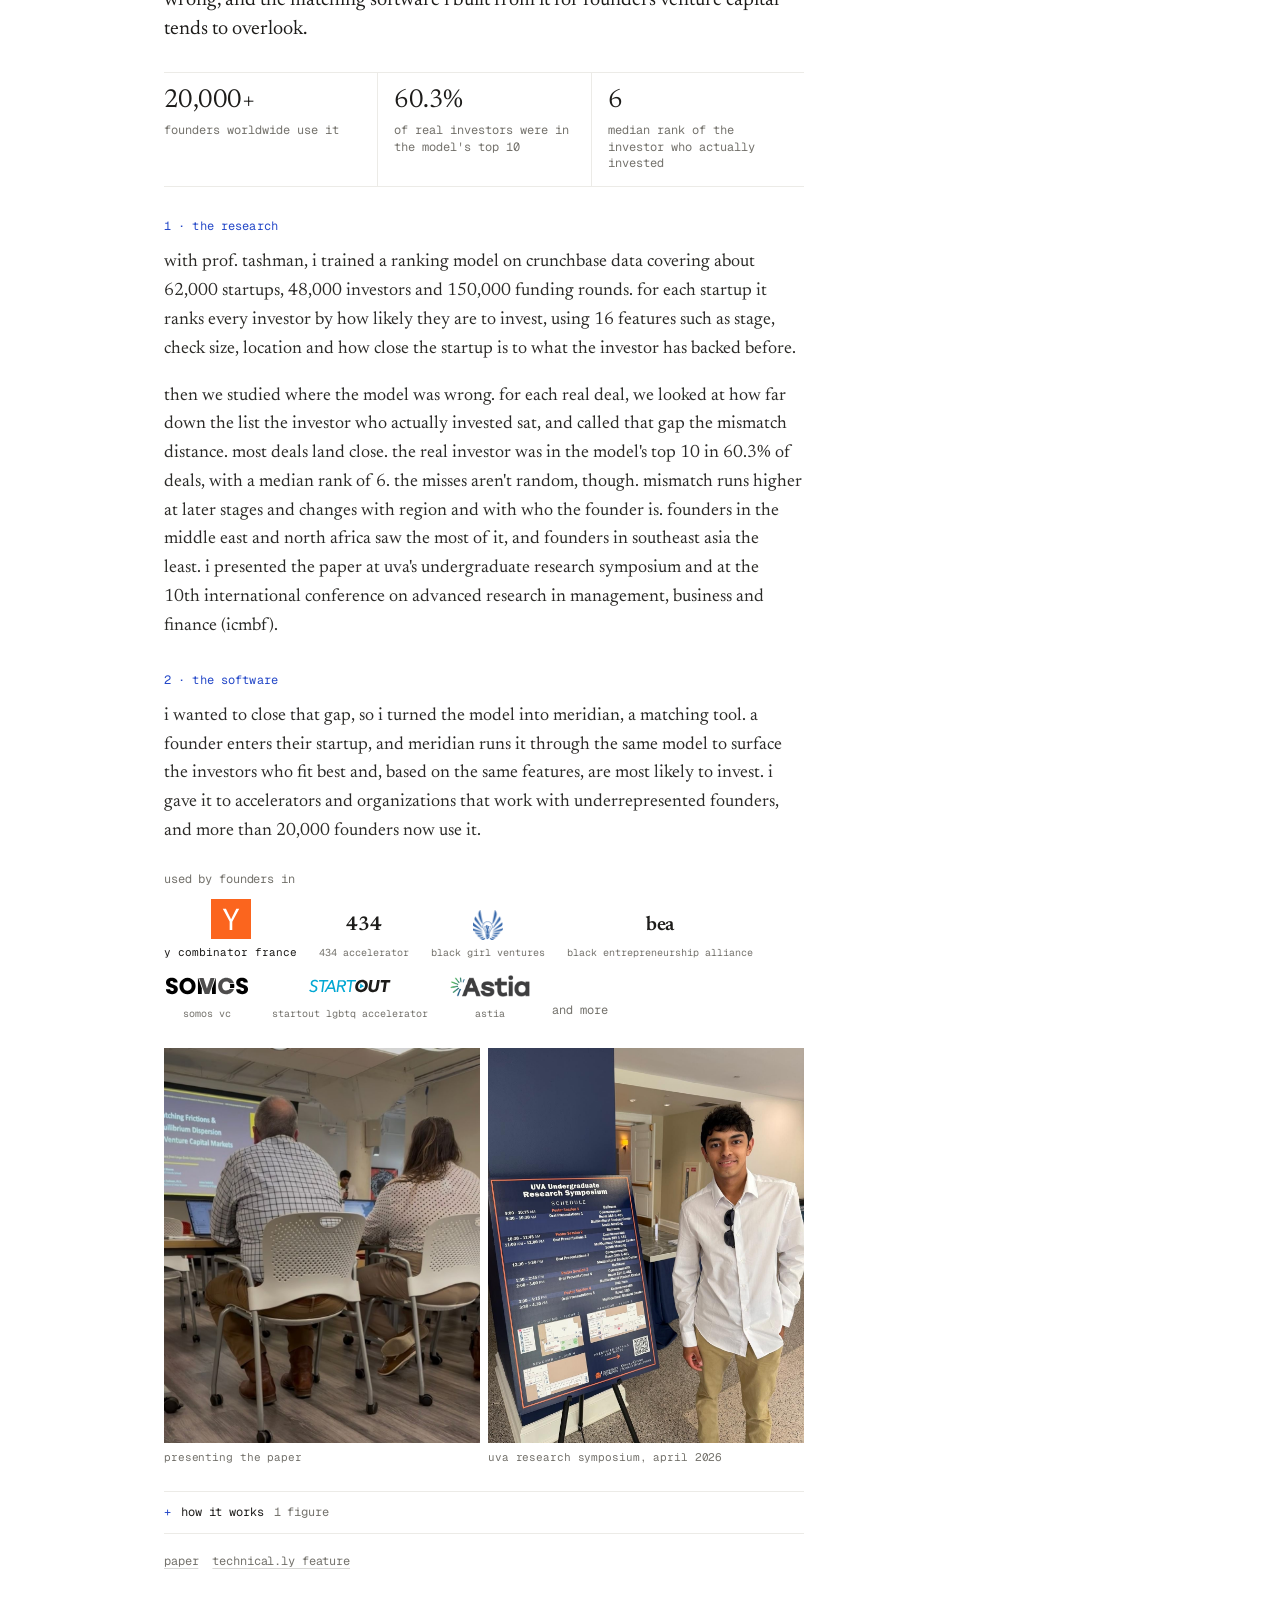
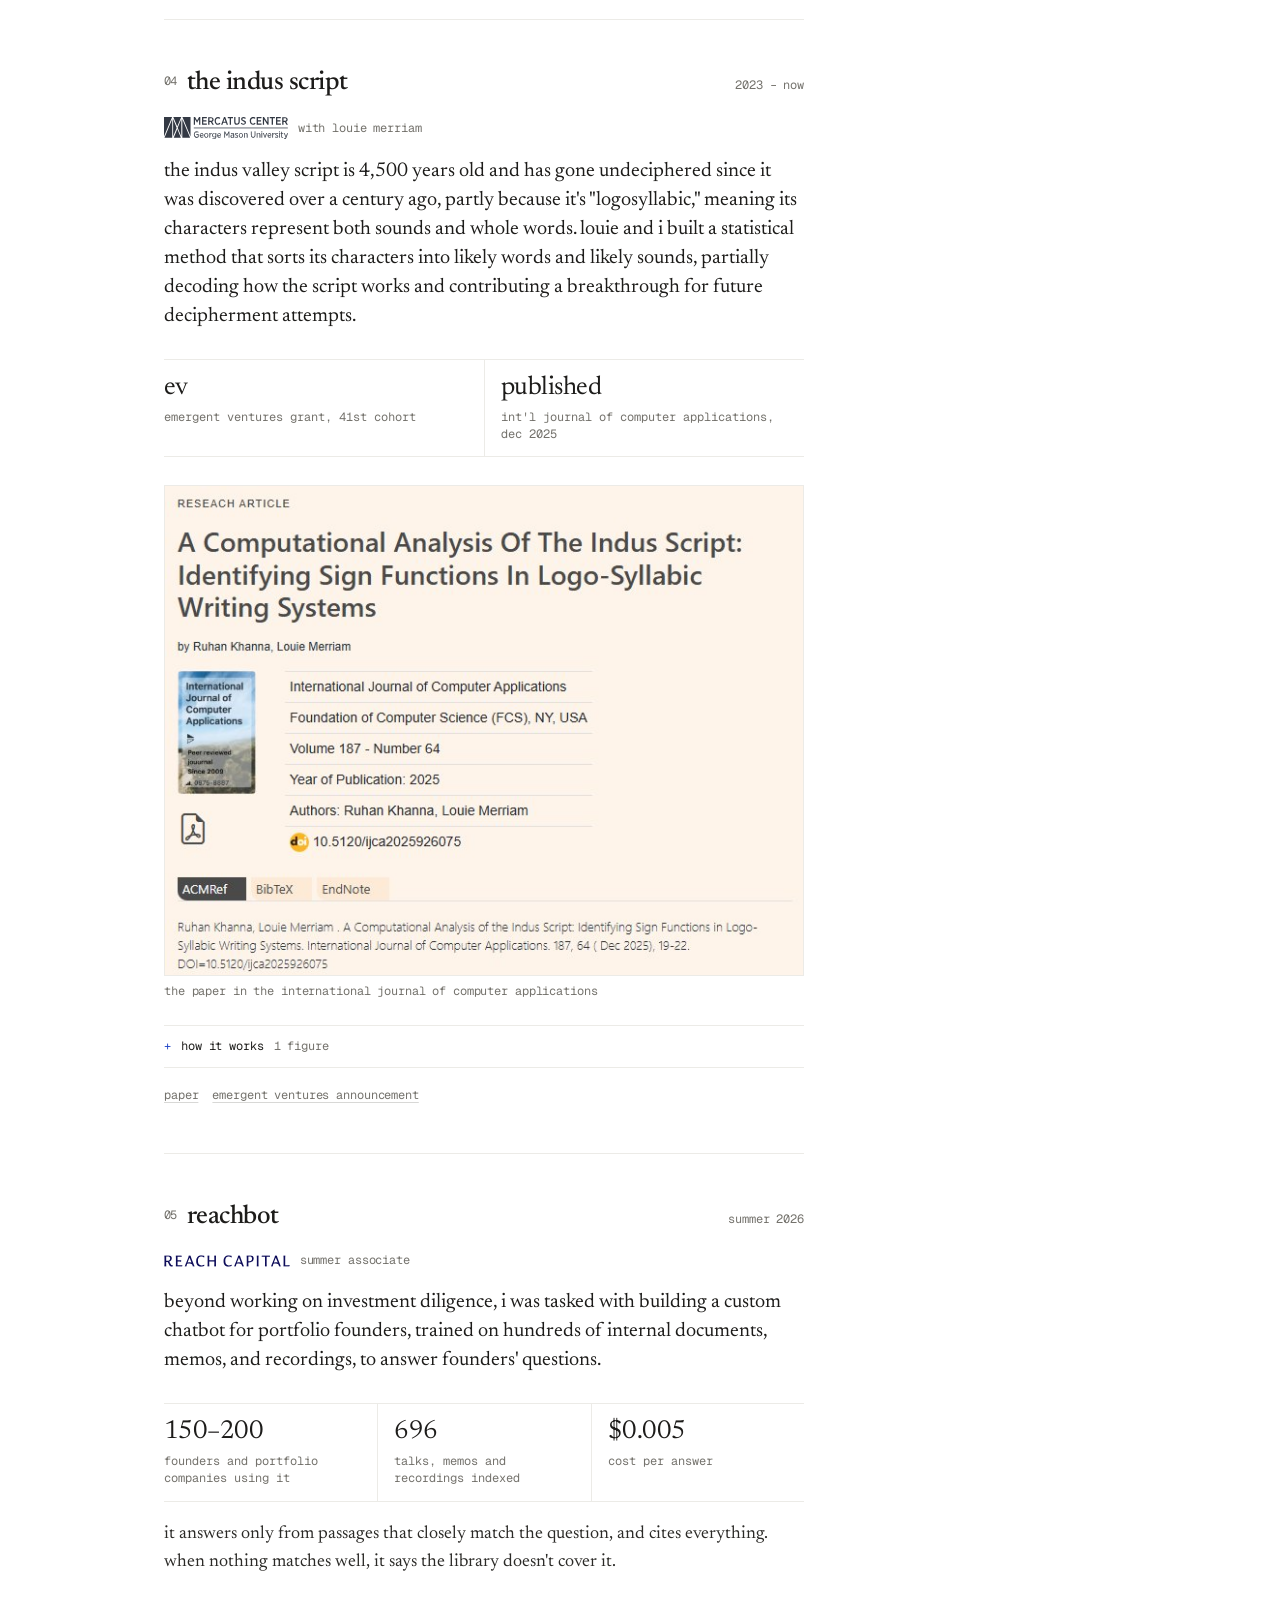
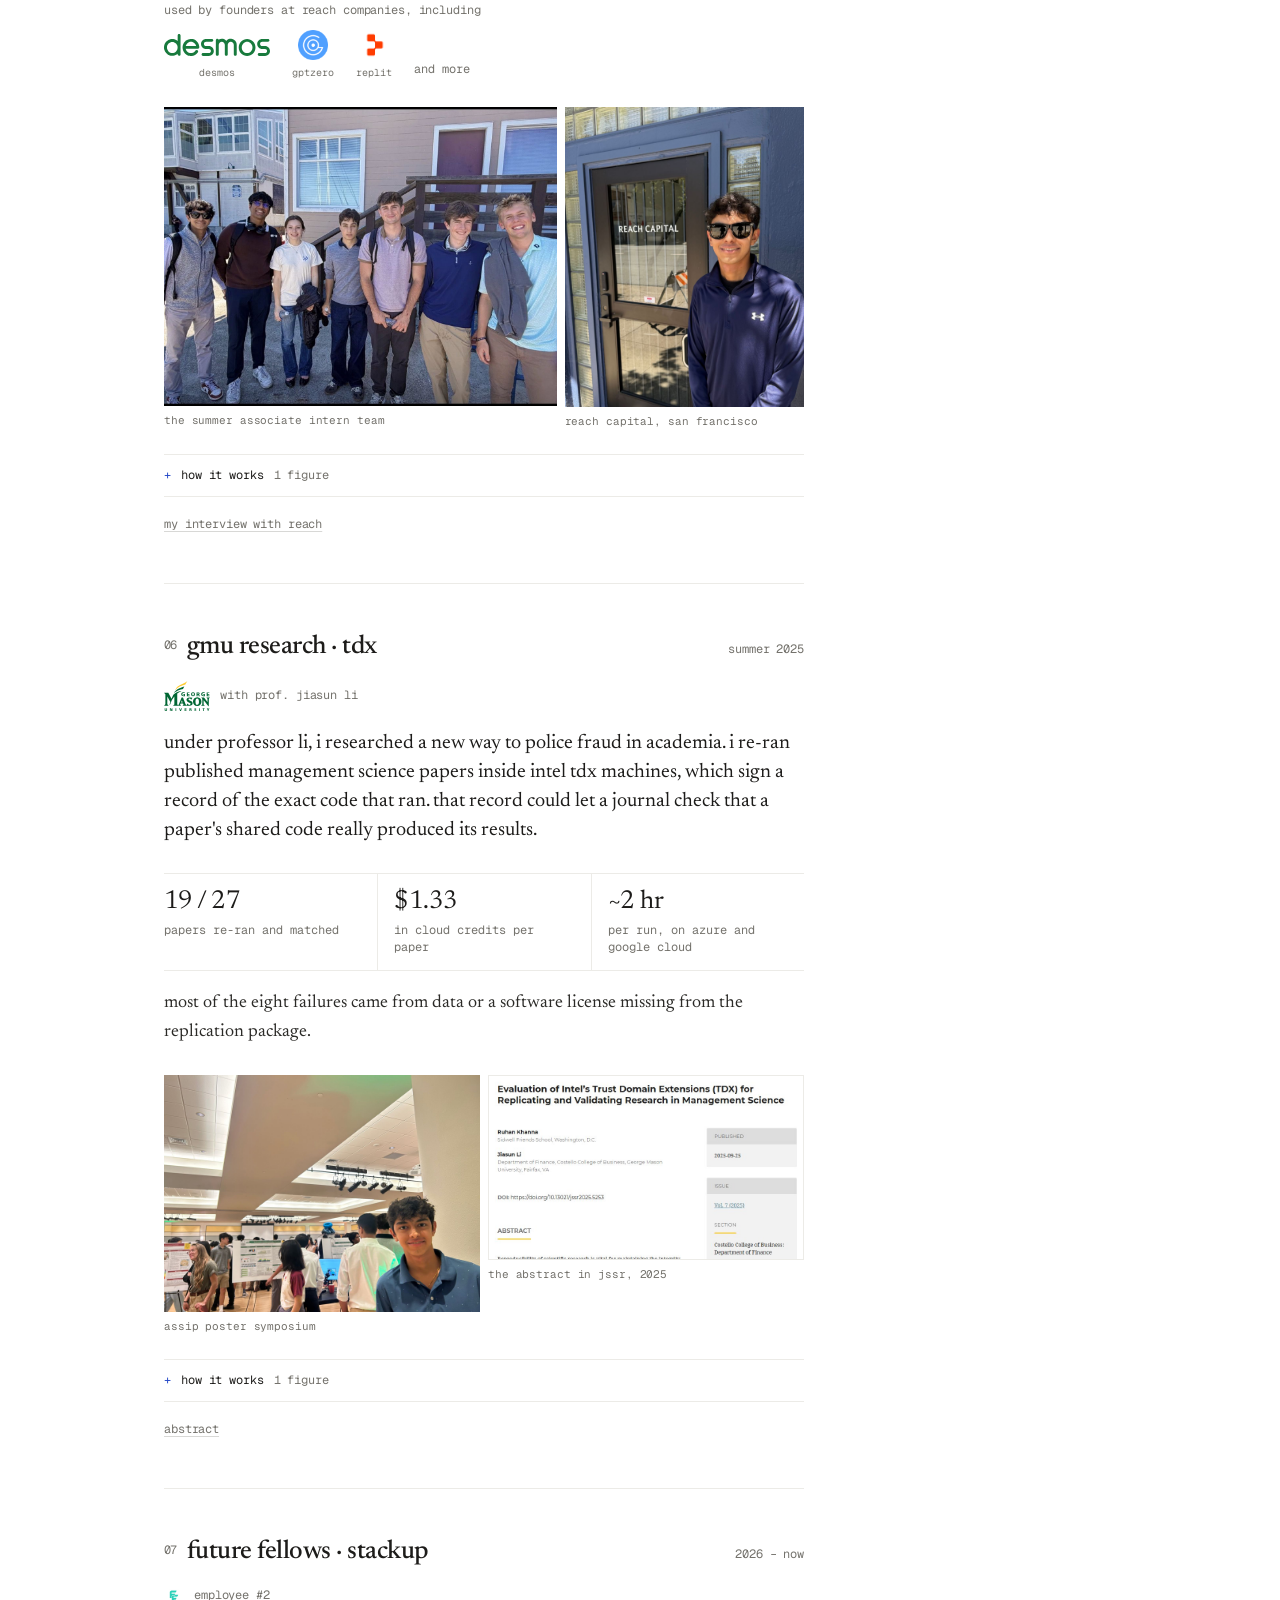
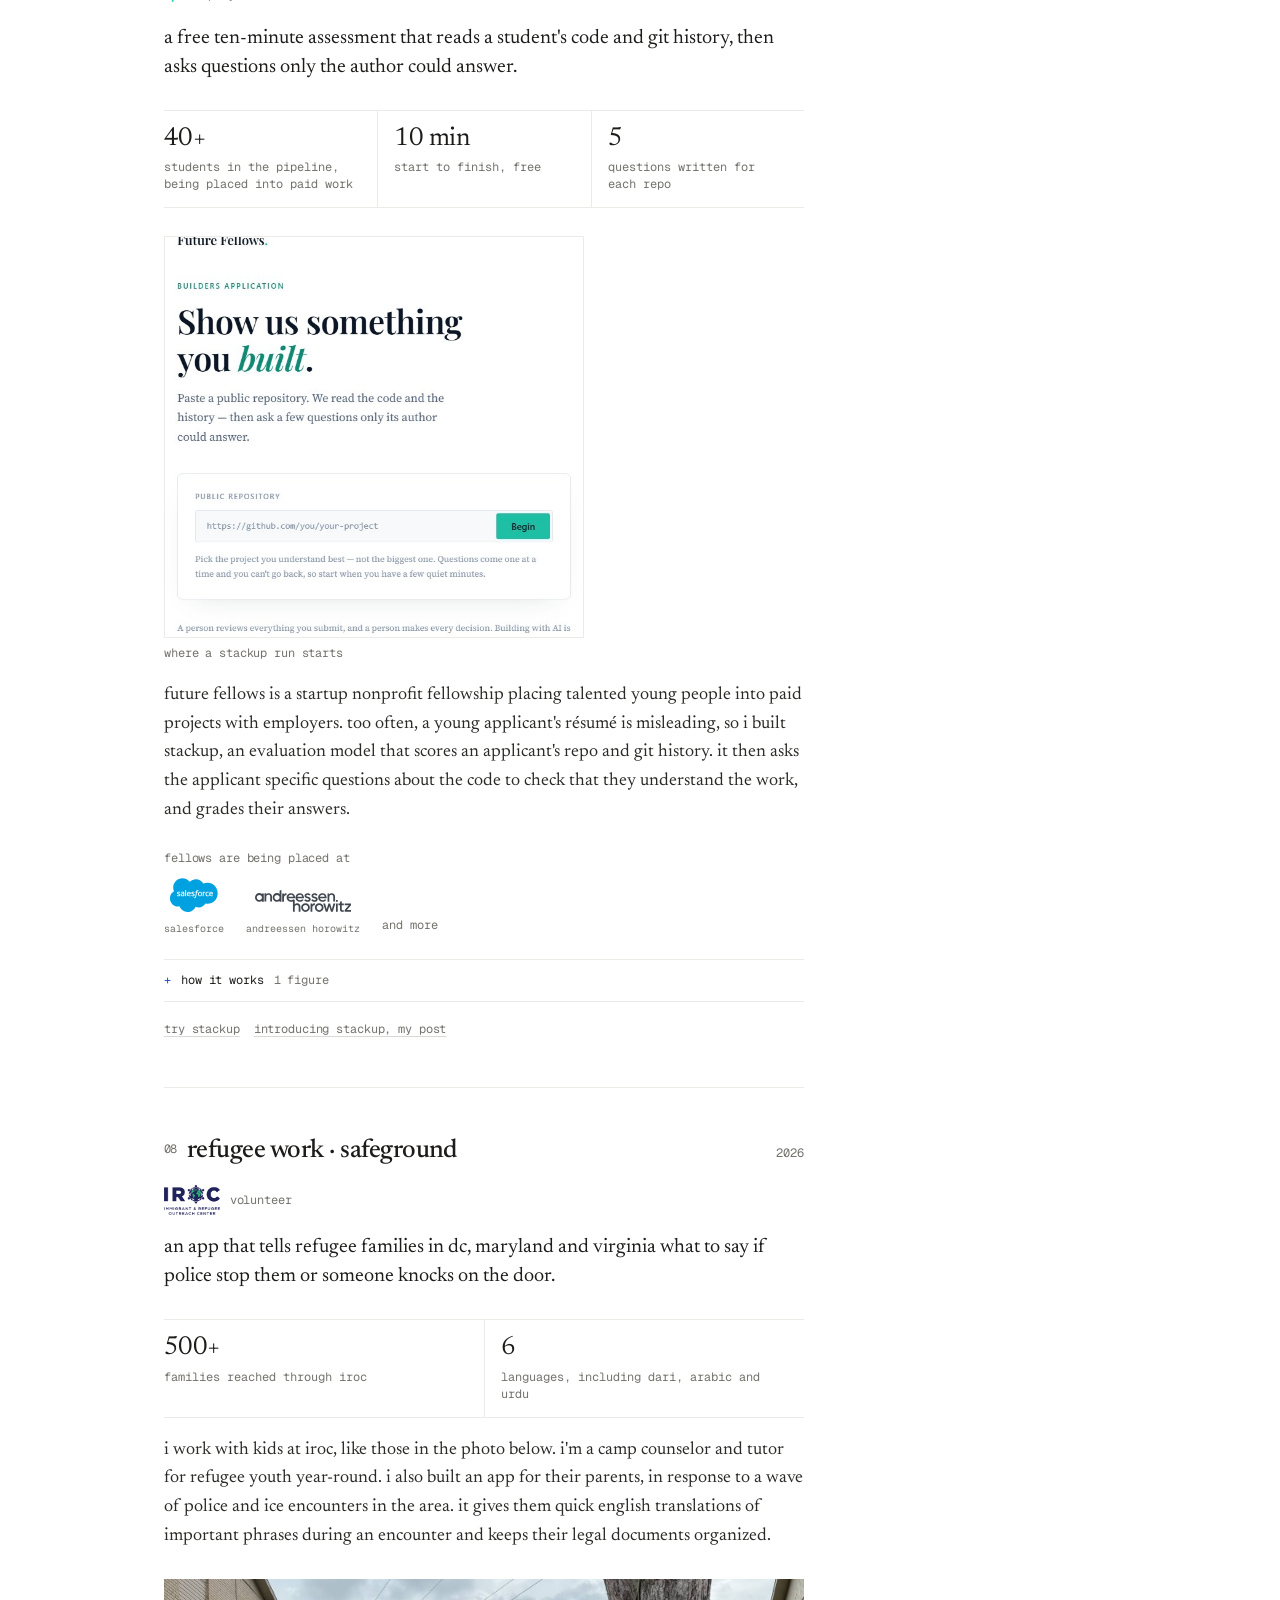
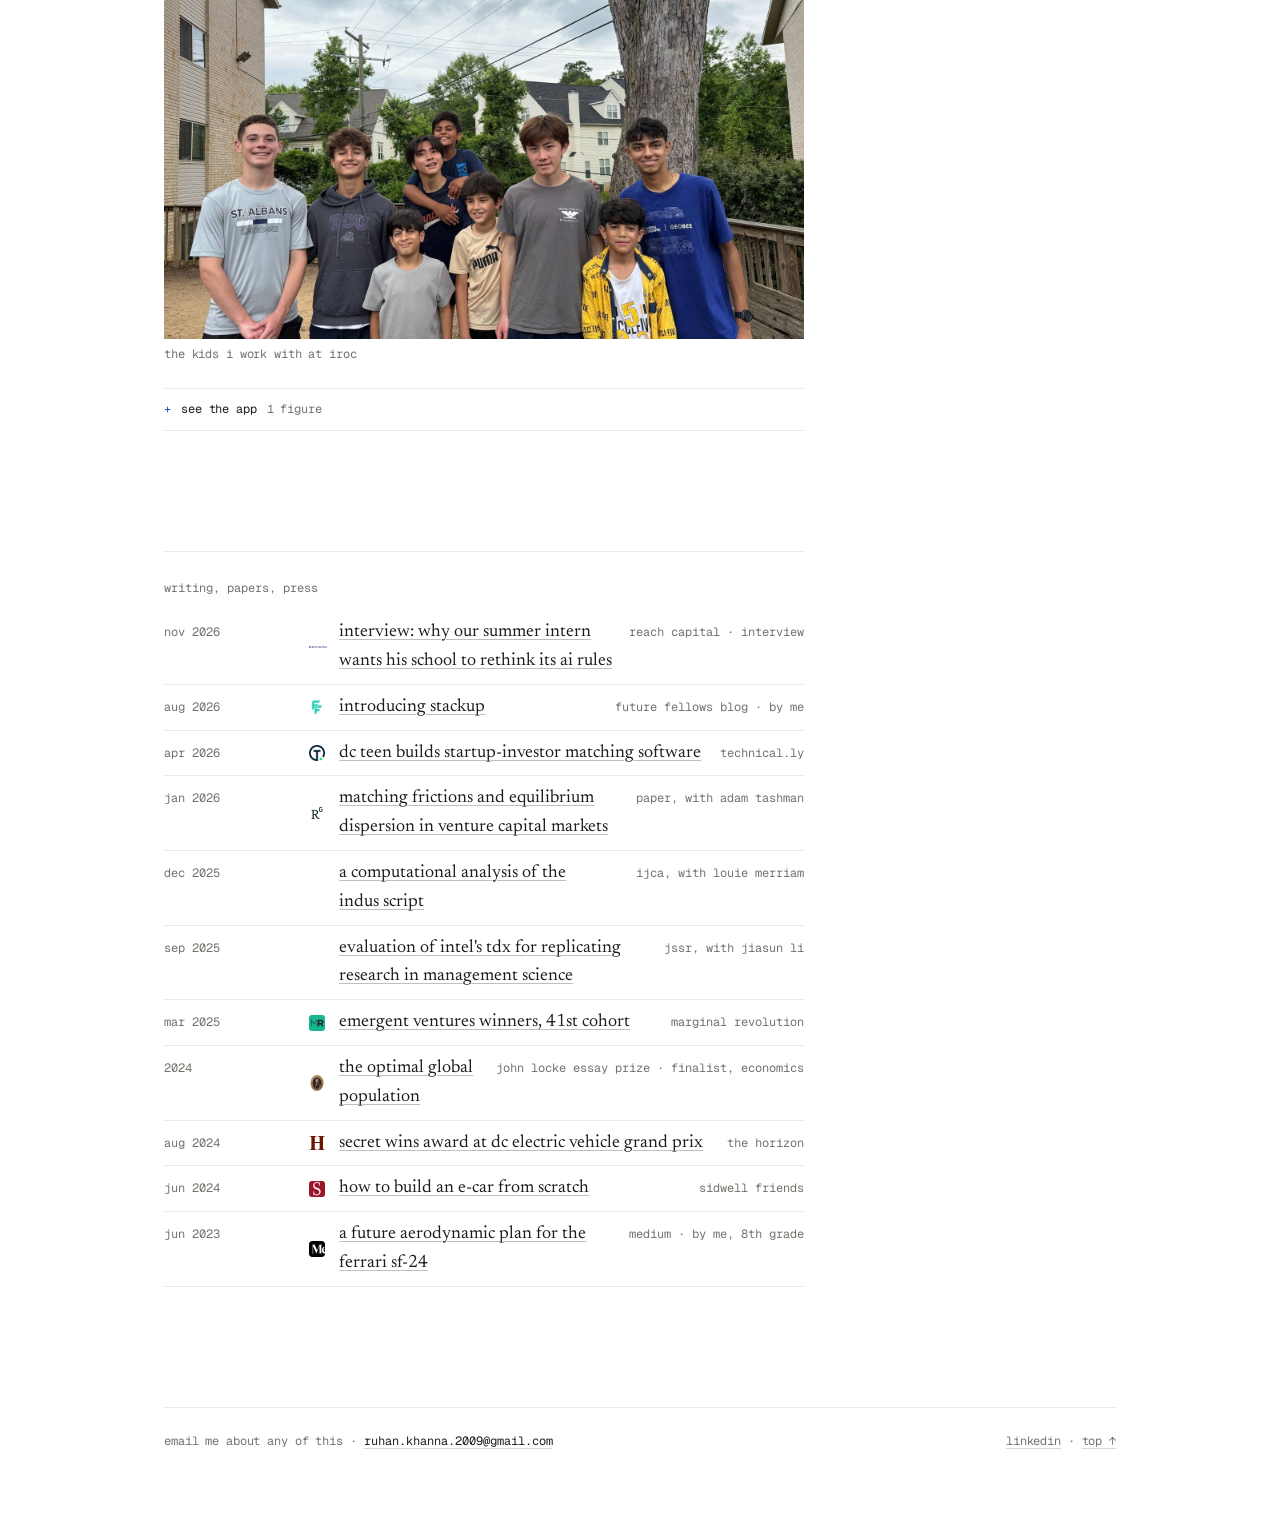
==== commit a2e64dc0: "Add the Reach Capital interview: banner up top, writing list, ReachBot link Co-Authored-By: Claude O" ====
--- a/index.html
+++ b/index.html
@@ -9,16 +9,16 @@
 <meta property="og:description" content="Things I've built and researched.">
 <meta property="og:image" content="https://ruhankhanna.github.io/img/uva-symposium.jpg">
 <link rel="canonical" href="https://ruhankhanna.github.io/">
-<link rel="icon" href="favicon.svg?v=50" type="image/svg+xml">
-<link rel="icon" href="favicon-32.png?v=50" sizes="32x32" type="image/png">
-<link rel="apple-touch-icon" href="apple-touch-icon.png?v=50">
+<link rel="icon" href="favicon.svg?v=51" type="image/svg+xml">
+<link rel="icon" href="favicon-32.png?v=51" sizes="32x32" type="image/png">
+<link rel="apple-touch-icon" href="apple-touch-icon.png?v=51">
 <link rel="preconnect" href="https://fonts.googleapis.com">
 <link rel="preconnect" href="https://fonts.gstatic.com" crossorigin>
 <link href="https://fonts.googleapis.com/css2?family=Geist+Mono:wght@400;500&family=Newsreader:opsz,wght@6..72,400;6..72,500;6..72,600&display=swap" rel="stylesheet">
 <script>
   // browsers can hold an old copy of this page; if the site has a newer build, load it once
   (function () {
-    var BUILD = "50";
+    var BUILD = "51";
     try {
       fetch("version.txt?t=" + Date.now(), { cache: "no-store" }).then(function (r) { return r.ok ? r.text() : ""; }).then(function (v) {
         v = (v || "").trim();
@@ -30,7 +30,7 @@
     } catch (e) {}
   })();
 </script>
-<link rel="stylesheet" href="style.css?v=50">
+<link rel="stylesheet" href="style.css?v=51">
 </head>
 <body>
 
@@ -45,6 +45,7 @@
   </div>
 
   <p class="bio">i love building things and doing research. i'm a senior at sidwell friends in washington, dc. <a class="bio-link" href="#writing">read my writing ↓</a></p>
+  <a class="news mono" href="https://repo.reachcapital.com/p/the-call-is-coming-from-a-voice-agent"><span class="news-tag">new</span>interview with reach capital: my summer there, athletiq, investing, and ai in schools →</a>
   <ul class="creds mono">
     <li>founder, <a href="https://athletiq.run">athletiq</a></li>
     <li><a href="https://marginalrevolution.com/marginalrevolution/2025/03/emergent-ventures-winners-41st-cohort.html">emergent ventures</a> grantee</li>
@@ -76,7 +77,7 @@
 
   <div class="orgs-wrap">
     <p class="mono meta">backed by</p>
-    <ul class="orgs" aria-label="Backed by"><li class="o-microsoft"><img src="img/logos/microsoft.svg?v=50" alt="Microsoft"></li><li class="o-aws"><img src="img/logos/aws.svg?v=50" alt="Amazon Web Services"></li><li class="o-mercatus"><img src="img/logos/mercatus.svg" alt="Mercatus Center"><span>emergent ventures</span></li><li class="o-citiopen"><img src="img/logos/citiopen.svg" alt="Citi Open"><span>citi open</span></li><li class="o-word"><span class="word marchay">MARCHAY</span></li><li class="o-wjustice"><img src="img/logos/wjustice.svg" alt="Washington Justice"></li><li class="o-more"><span>and more</span></li></ul>
+    <ul class="orgs" aria-label="Backed by"><li class="o-microsoft"><img src="img/logos/microsoft.svg?v=51" alt="Microsoft"></li><li class="o-aws"><img src="img/logos/aws.svg?v=51" alt="Amazon Web Services"></li><li class="o-mercatus"><img src="img/logos/mercatus.svg" alt="Mercatus Center"><span>emergent ventures</span></li><li class="o-citiopen"><img src="img/logos/citiopen.svg" alt="Citi Open"><span>citi open</span></li><li class="o-word"><span class="word marchay">MARCHAY</span></li><li class="o-wjustice"><img src="img/logos/wjustice.svg" alt="Washington Justice"></li><li class="o-more"><span>and more</span></li></ul>
     <p class="mono meta">work with</p>
     <ul class="orgs" aria-label="Organizations I work with"><li class="o-uva"><img src="img/logos/uva.svg" alt="University of Virginia"><span>uva</span></li><li class="o-gmu"><img src="img/logos/gmu.svg" alt="George Mason University"></li><li class="o-reach"><img src="img/logos/reach.svg" alt="Reach Capital"></li><li class="o-word"><span class="word">ays sports</span></li><li class="o-iroc"><img src="img/logos/iroc.png" alt="Immigrant and Refugee Outreach Center"></li><li class="o-col"><img src="img/logos/stanford.svg" alt="Stanford" title="Stanford"></li><li class="o-col"><img src="img/logos/harvard.png" alt="Harvard" title="Harvard"></li><li class="o-col"><img src="img/logos/unc.png" alt="UNC" title="UNC"></li><li class="o-col"><img src="img/logos/georgetown.png" alt="Georgetown" title="Georgetown"></li><li class="o-col"><img src="img/logos/texas.png" alt="Texas" title="Texas"></li><li class="o-col"><img src="img/logos/haverford.png" alt="Haverford" title="Haverford"></li><li class="o-col"><img src="img/logos/conncollege.png" alt="Connecticut College" title="Connecticut College"></li><li class="o-col"><img src="img/logos/berry.png" alt="Berry" title="Berry"></li><li class="o-col"><img src="img/logos/lakeland.png" alt="Lakeland" title="Lakeland"></li><li class="o-yc"><img src="img/logos/yc.svg" alt="Y Combinator"><span>yc france</span></li><li class="o-bgv"><img src="img/icons/bgv.png" alt=""><span>black girl ventures</span></li><li class="o-startout"><img src="img/logos/startout.svg" alt="StartOut"></li><li class="o-astia"><img src="img/logos/astia.png" alt="Astia"></li><li class="o-somos"><img src="img/logos/somos.svg" alt="SOMOS VC"></li><li class="o-desmos"><img src="img/logos/desmos.svg" alt="Desmos"></li><li class="o-gptzero"><img src="img/icons/gptzero.png" alt=""><span>gptzero</span></li><li class="o-replit"><img src="img/icons/replit.png" alt=""><span>replit</span></li><li class="o-salesforce"><img src="img/logos/salesforce.svg" alt="Salesforce"></li><li class="o-a16z"><img src="img/logos/a16z.svg" alt="Andreessen Horowitz"></li><li class="o-more"><span>and more</span></li></ul>
   </div>
@@ -111,7 +112,7 @@
       <p class="mono meta">deployed at</p>
       <ul class="logo-row"><li class="big"><img src="img/logos/stanford.svg" alt="" loading="lazy"><span>stanford</span></li><li class="big"><img src="img/logos/harvard.png" alt="" loading="lazy"><span>harvard</span></li><li class="big"><img src="img/logos/unc.png" alt="" loading="lazy"><span>unc</span></li><li><img src="img/logos/georgetown.png" alt="" loading="lazy"><span>georgetown</span></li><li><img src="img/logos/texas.png" alt="" loading="lazy"><span>texas</span></li><li><img src="img/logos/haverford.png" alt="" loading="lazy"><span>haverford</span></li><li><img src="img/logos/conncollege.png" alt="" loading="lazy"><span>conn college</span></li><li><img src="img/logos/berry.png" alt="" loading="lazy"><span>berry</span></li><li><img src="img/logos/lakeland.png" alt="" loading="lazy"><span>lakeland</span></li><li class="more"><span>and more</span></li></ul>
       <p class="mono meta">backed by</p>
-      <ul class="logo-row sponsors"><li><img src="img/logos/microsoft.svg?v=50" alt="Microsoft" loading="lazy"></li><li><img src="img/logos/aws.svg?v=50" alt="Amazon Web Services" loading="lazy"></li><li class="txt">and angel investors</li></ul>
+      <ul class="logo-row sponsors"><li><img src="img/logos/microsoft.svg?v=51" alt="Microsoft" loading="lazy"></li><li><img src="img/logos/aws.svg?v=51" alt="Amazon Web Services" loading="lazy"></li><li class="txt">and angel investors</li></ul>
     </div>
     <dl class="facts two">
       <div><dt>9</dt><dd>ncaa programs with signed contracts</dd></div>
@@ -338,6 +339,7 @@
         <p class="out" id="rag-mode" role="status"></p>
       </figure>
     </details>
+    <p class="src mono"><a href="https://repo.reachcapital.com/p/the-call-is-coming-from-a-voice-agent">my interview with reach</a></p>
   </article>
 
   <!-- 06 tdx -->
@@ -463,6 +465,7 @@
   <section class="press col" id="writing" aria-labelledby="press-h">
     <h2 class="section-h" id="press-h">writing, papers, press</h2>
     <ul>
+      <li><span class="k">nov 2026</span><img class="pi" src="img/logos/reach.svg" alt="" style="width:auto;height:9px"><a href="https://repo.reachcapital.com/p/the-call-is-coming-from-a-voice-agent">interview: why our summer intern wants his school to rethink its ai rules</a><span class="w">reach capital · interview</span></li>
       <li><span class="k">aug 2026</span><img class="pi" src="img/icons/fellows.png" alt=""><a href="https://www.joinfellows.org/blog/stackup">introducing stackup</a><span class="w">future fellows blog · by me</span></li>
       <li><span class="k">apr 2026</span><img class="pi" src="img/icons/technically.png" alt=""><a href="https://technical.ly/entrepreneurship/startup-investor-matching-software-built-by-dc-high-schooler/">dc teen builds startup-investor matching software</a><span class="w">technical.ly</span></li>
       <li><span class="k">jan 2026</span><img class="pi" src="img/icons/rg.png" alt=""><a href="https://www.researchgate.net/publication/400630982_Matching_Frictions_and_Equilibrium_Dispersion_in_Venture_Capital_Markets_Evidence_from_Large-Scale_Compatibility_Rankings">matching frictions and equilibrium dispersion in venture capital markets</a><span class="w">paper, with adam tashman</span></li>
@@ -493,7 +496,7 @@
   });
 </script>
 <script type="importmap">{"imports":{"three":"https://cdn.jsdelivr.net/npm/three@0.160.0/build/three.module.js","three/addons/":"https://cdn.jsdelivr.net/npm/three@0.160.0/examples/jsm/"}}</script>
-<script src="figures.js?v=50"></script>
-<script type="module" src="car3d.js?v=50"></script>
+<script src="figures.js?v=51"></script>
+<script type="module" src="car3d.js?v=51"></script>
 </body>
 </html>
--- a/style.css
+++ b/style.css
@@ -509,3 +509,6 @@
 @media (max-width: 640px) { .strip { grid-template-columns: repeat(5, 62%); } .strip .ph { height: auto; aspect-ratio: 4 / 5; } }
 .strip .ph { height: 290px; }
 @media (max-width: 640px) { .strip .ph { height: auto; } }
+.news { display: inline-flex; align-items: center; gap: 10px; margin: 14px 0 0; padding: 7px 12px; border: 1px solid var(--rule-2); border-radius: 4px; font-size: 12px; color: var(--ink); text-decoration: none; transition: border-color .15s, background-color .15s; }
+.news:hover { border-color: var(--accent); background: var(--accent-wash); }
+.news-tag { background: var(--accent); color: #fff; padding: 1px 7px; border-radius: 3px; font-size: 10.5px; }
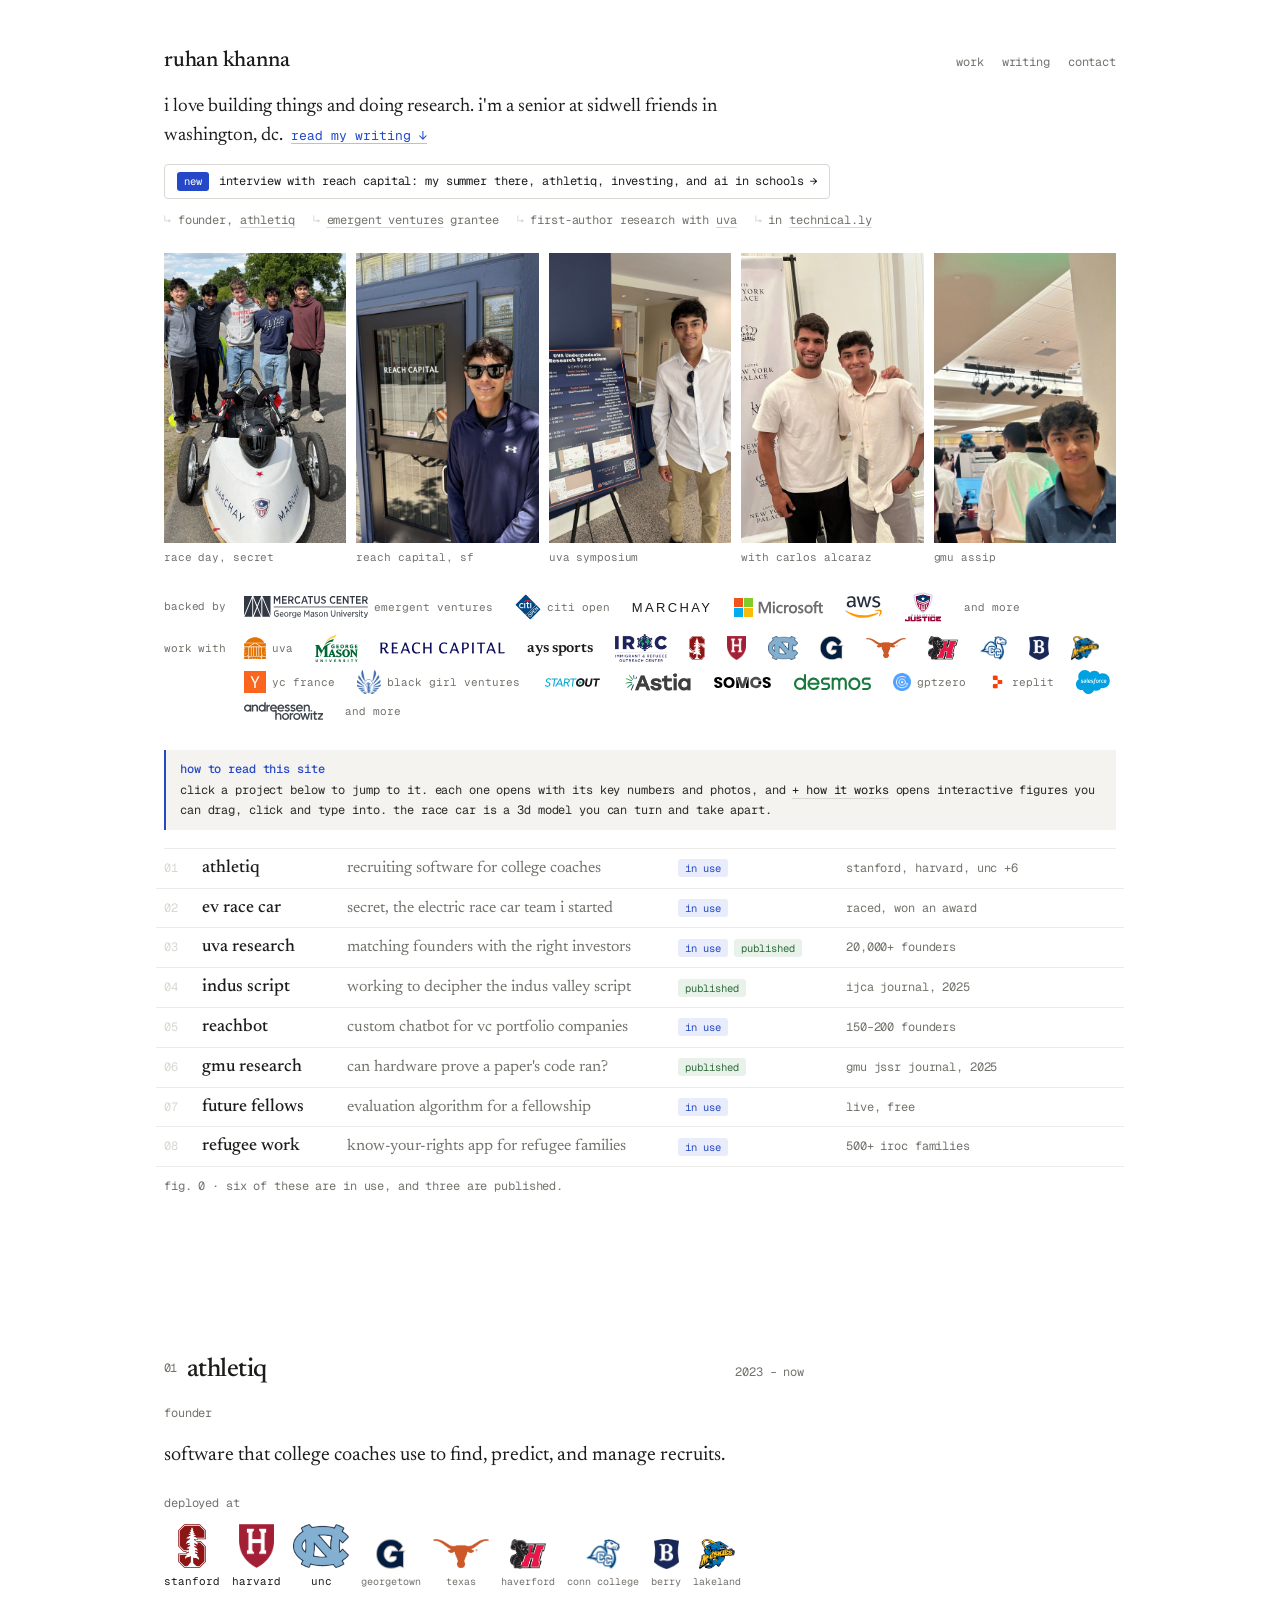
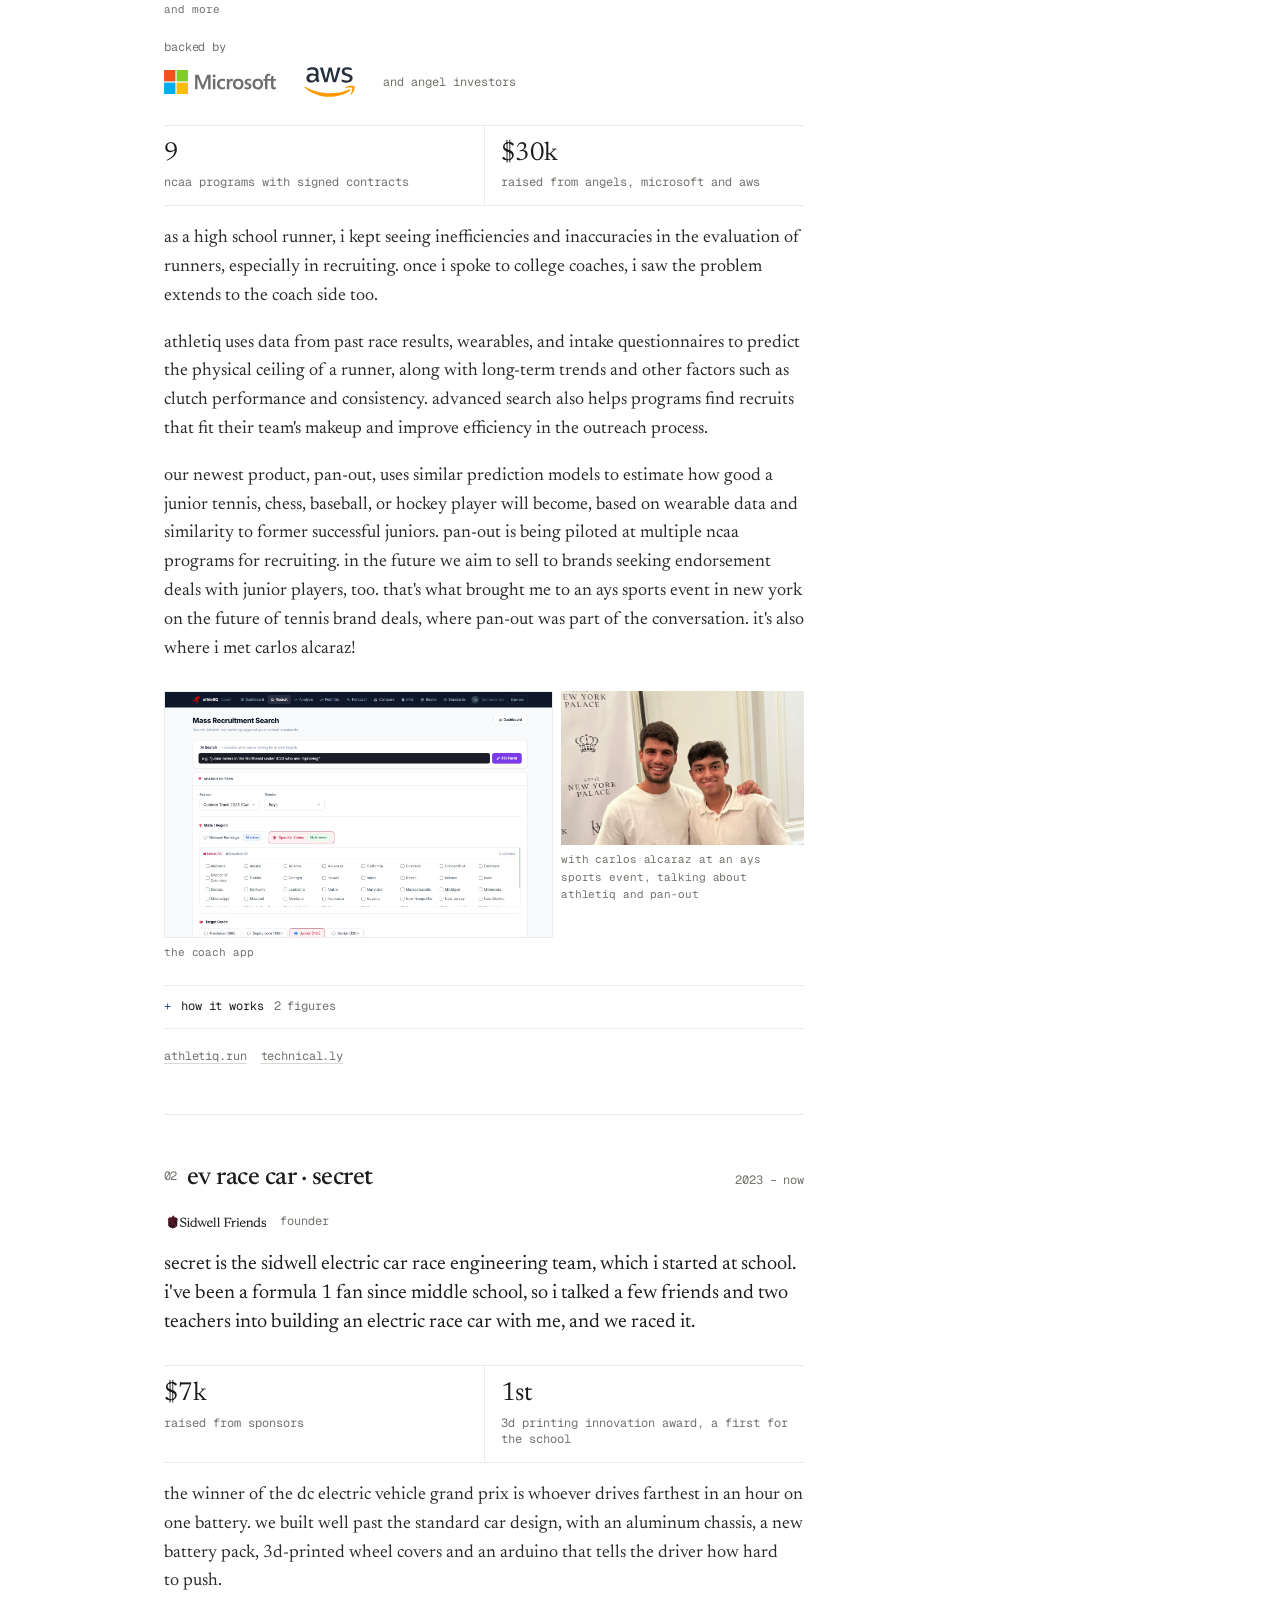
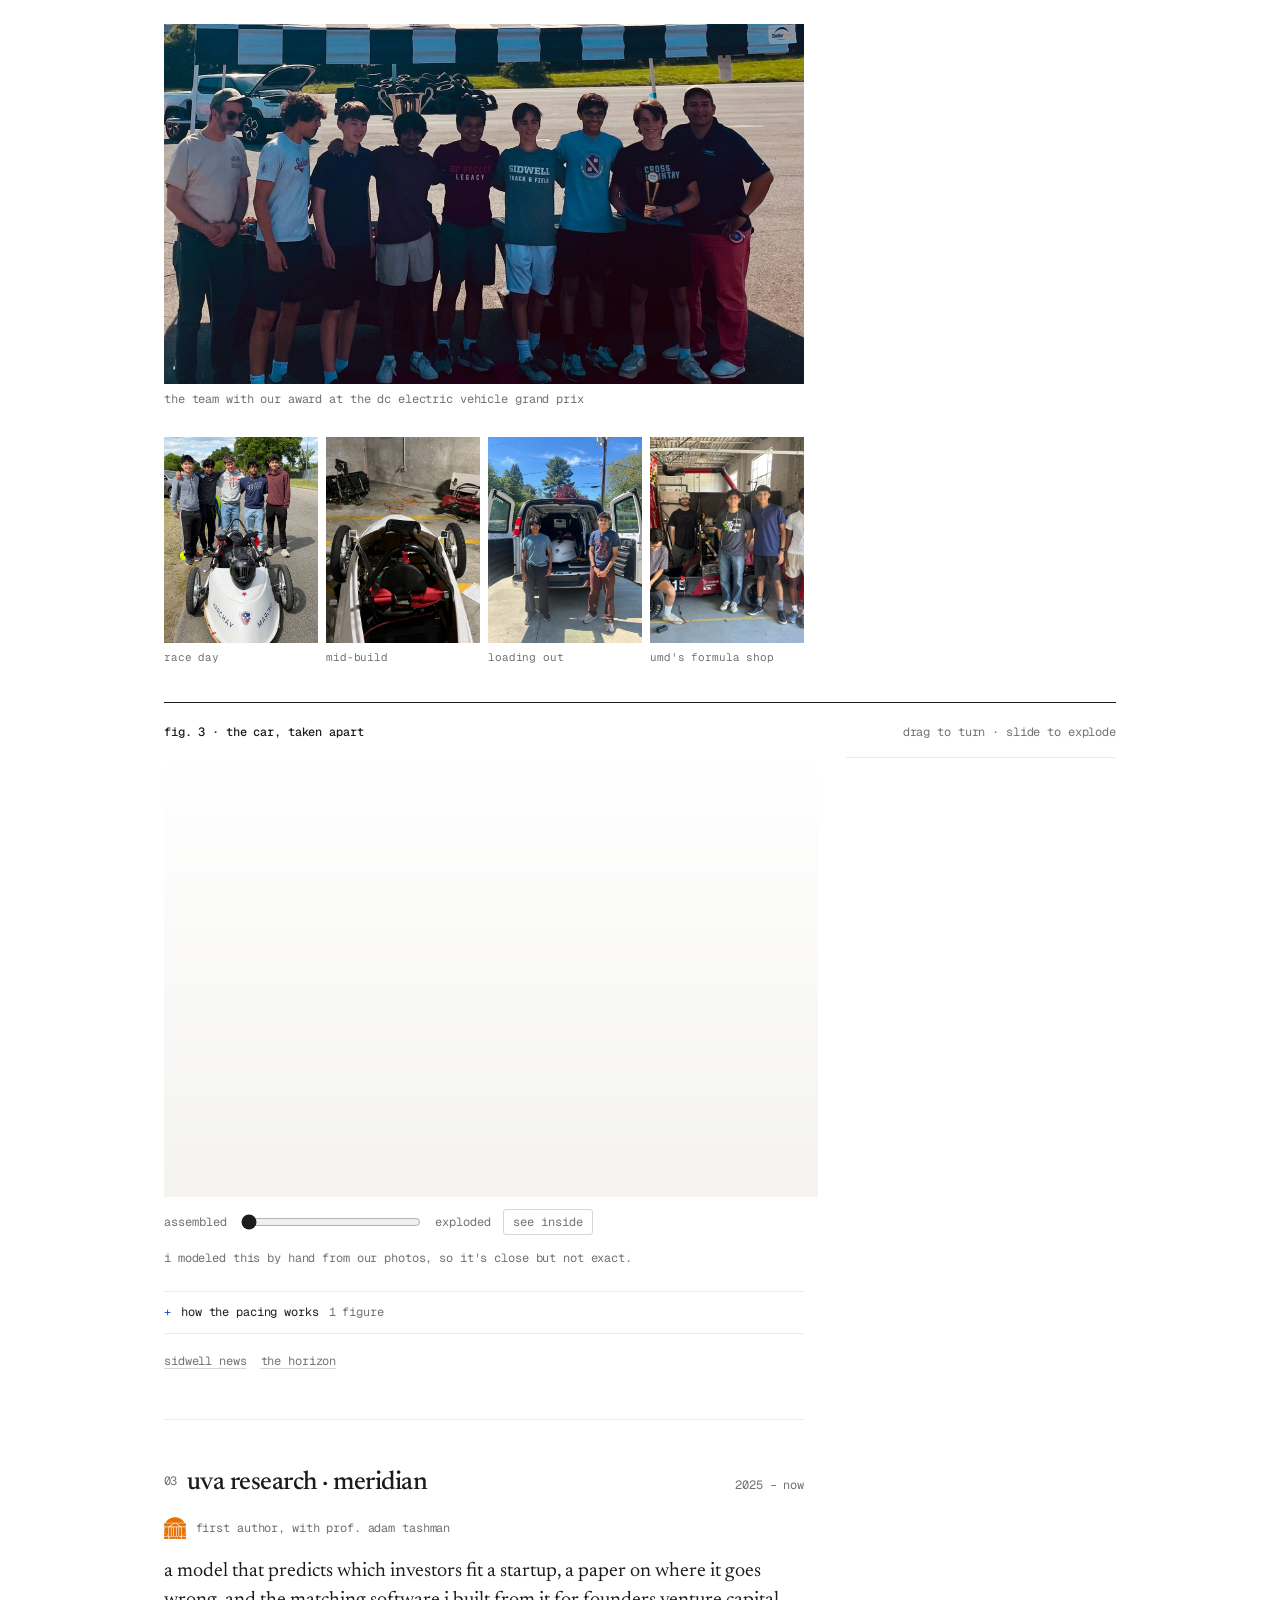
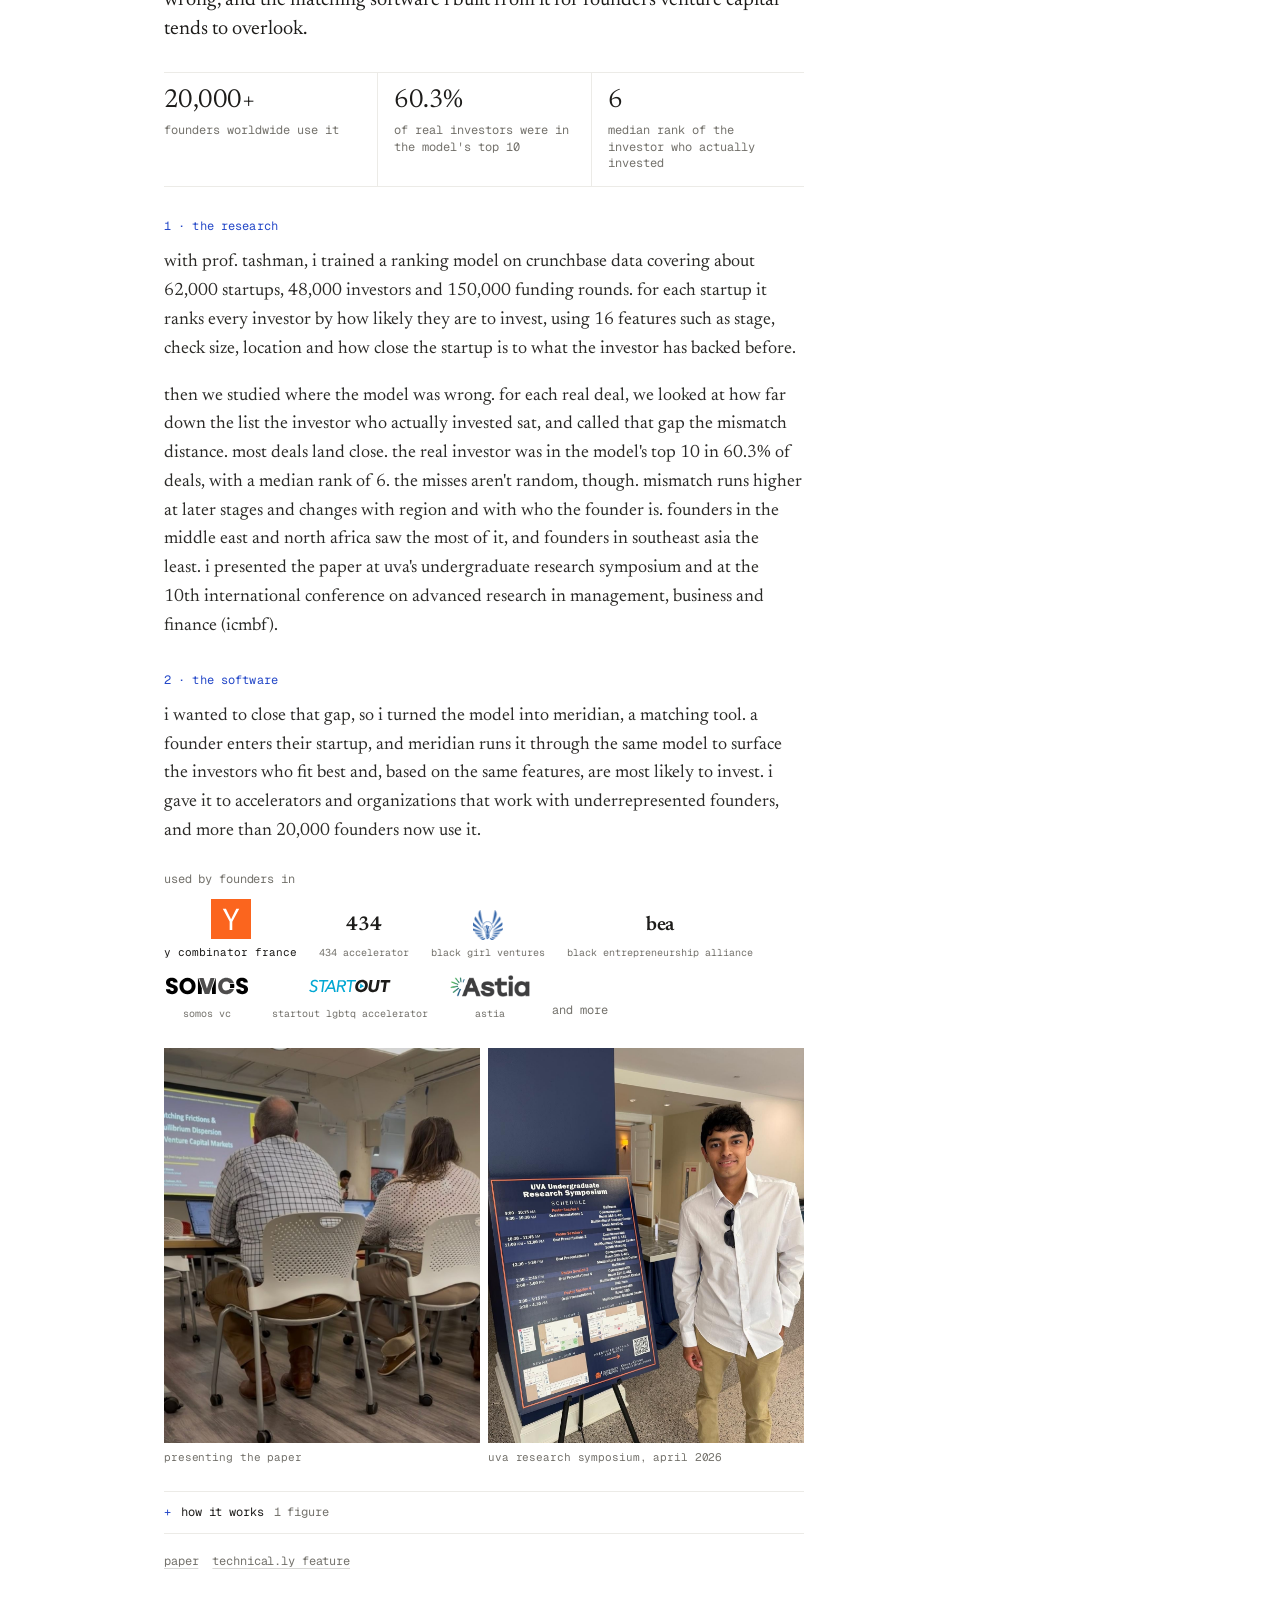
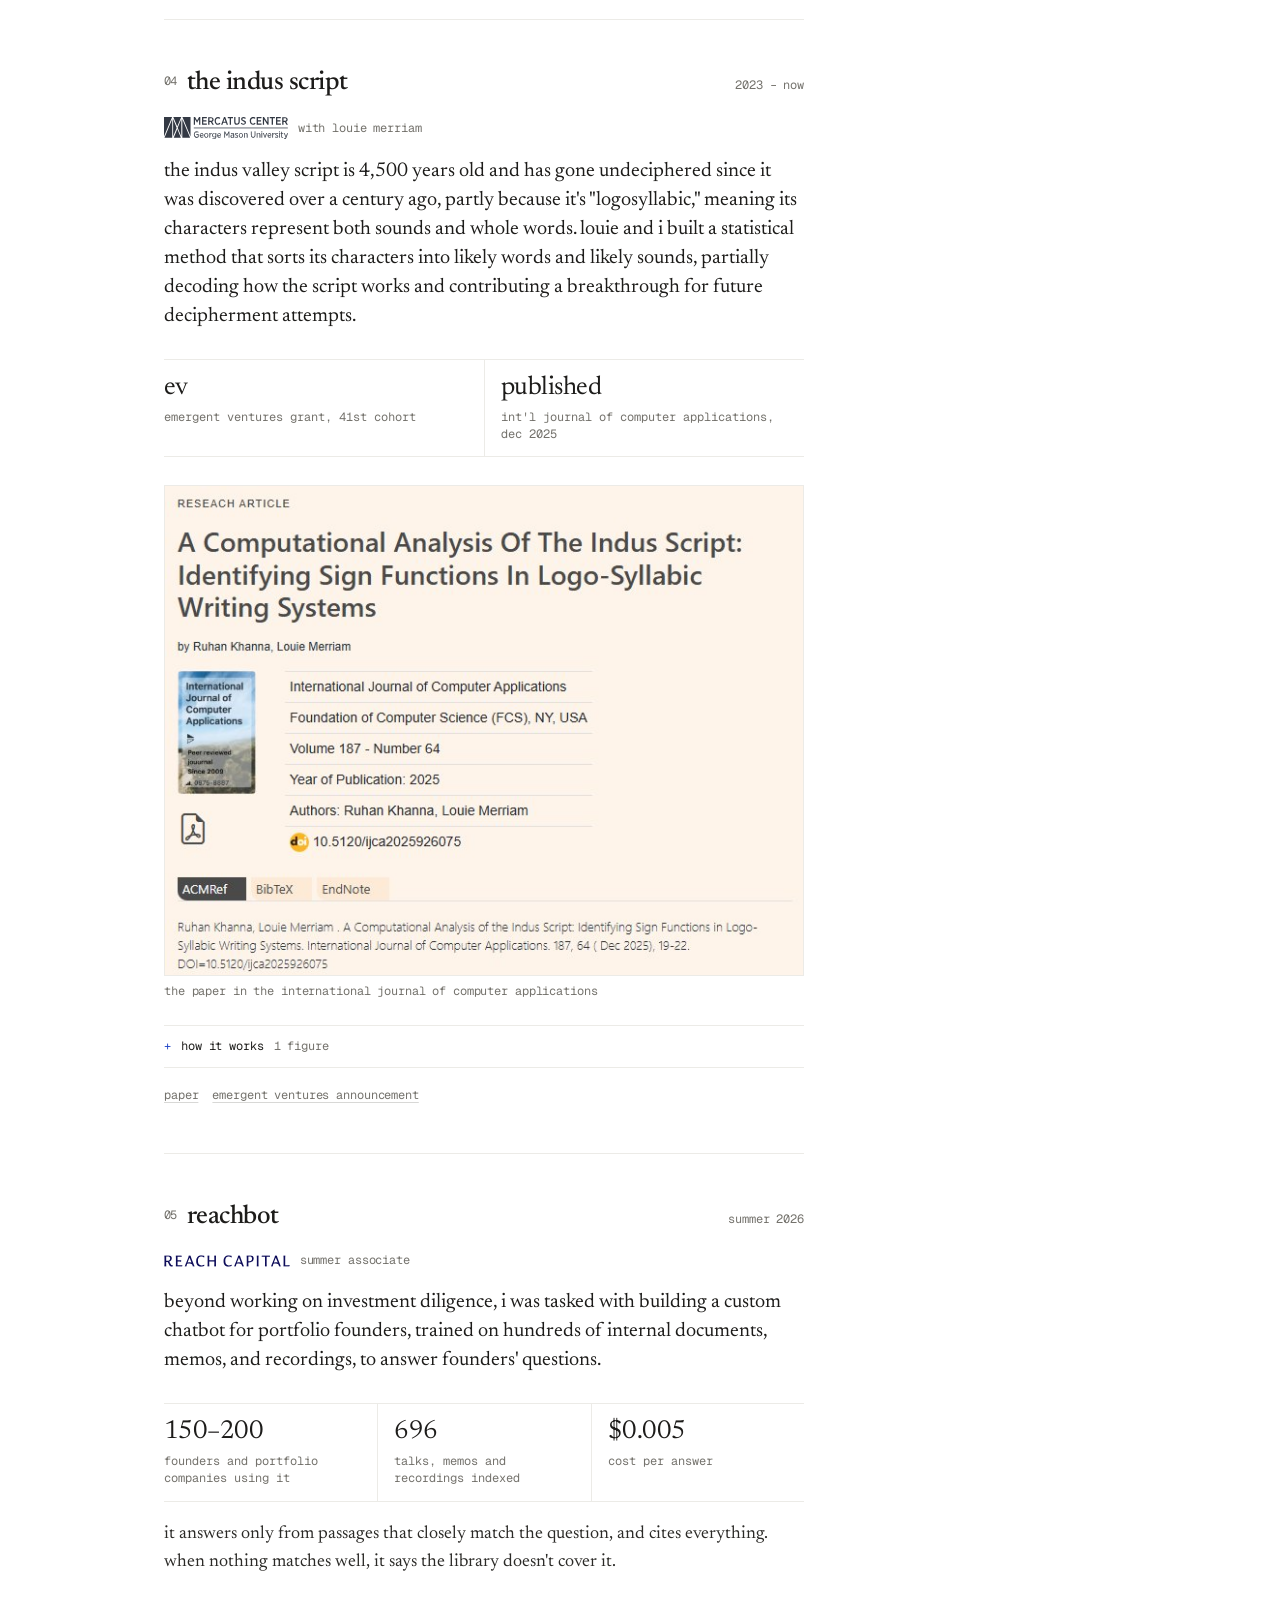
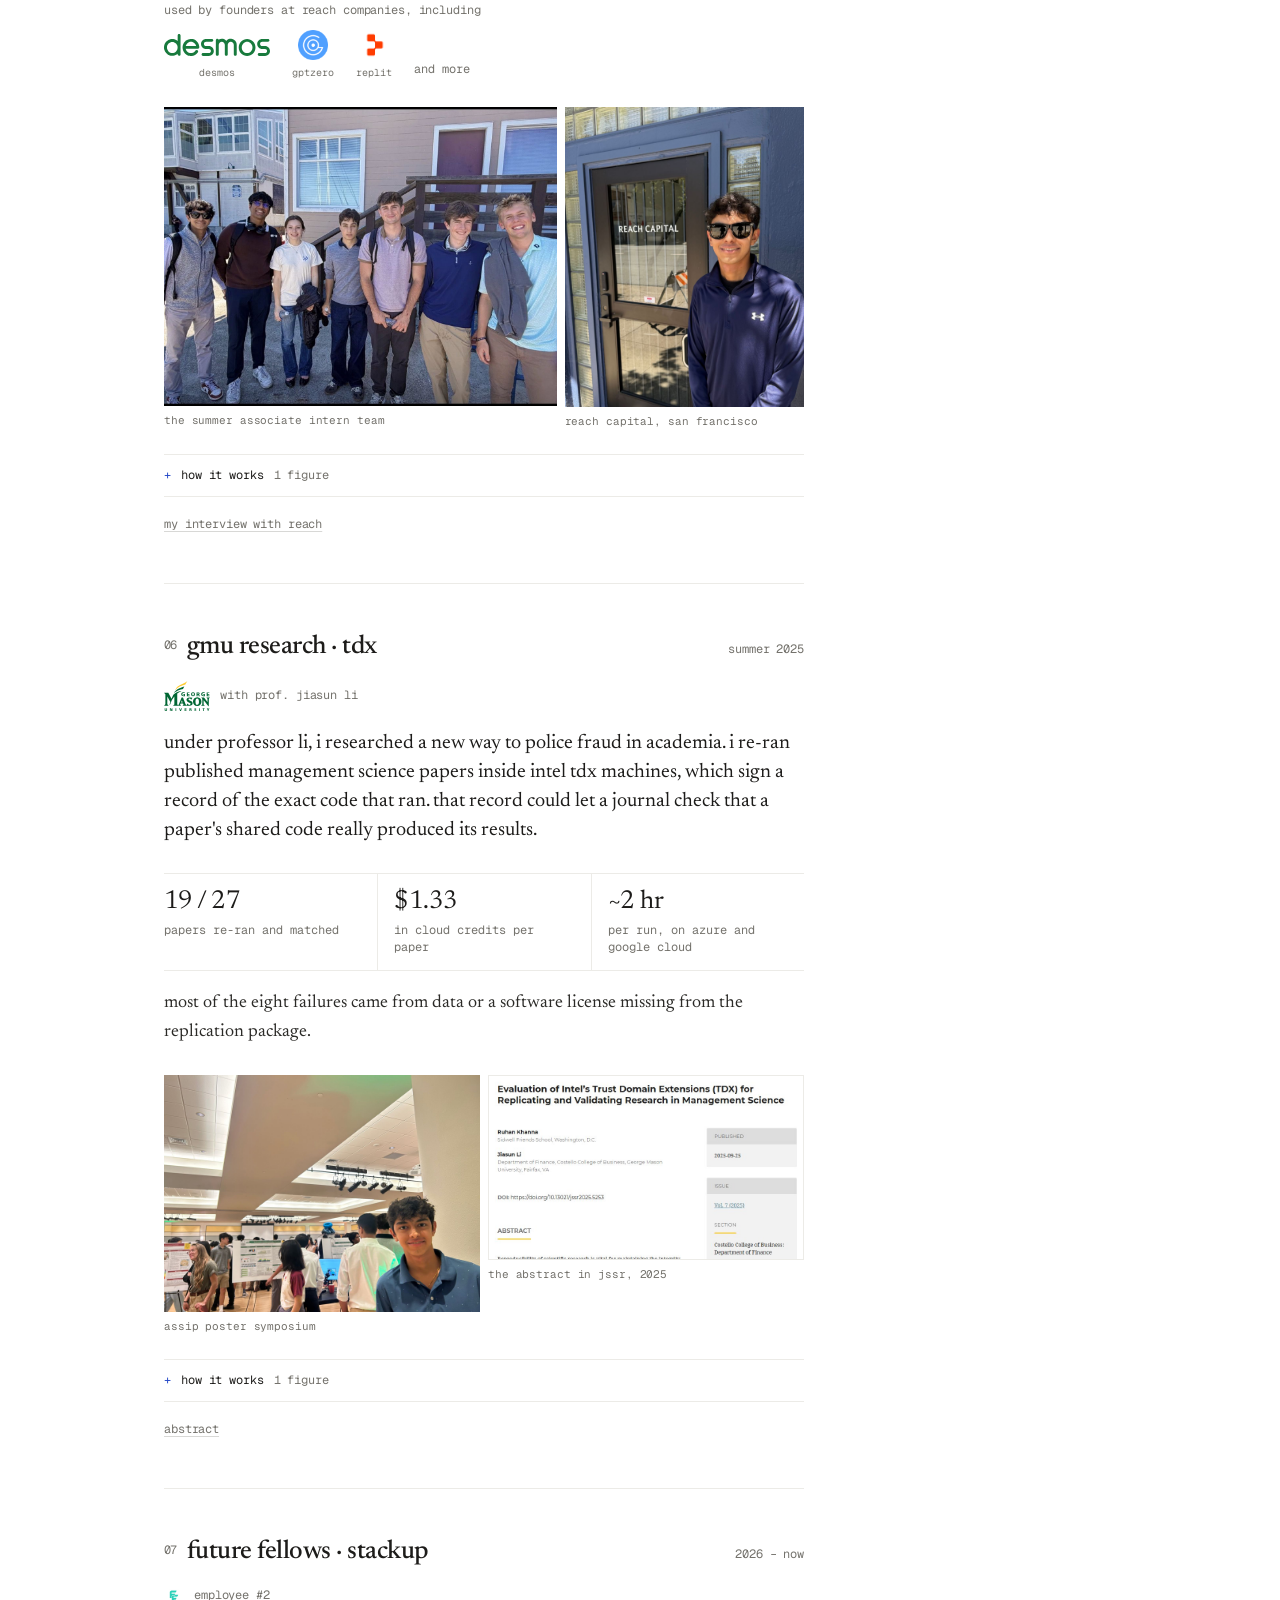
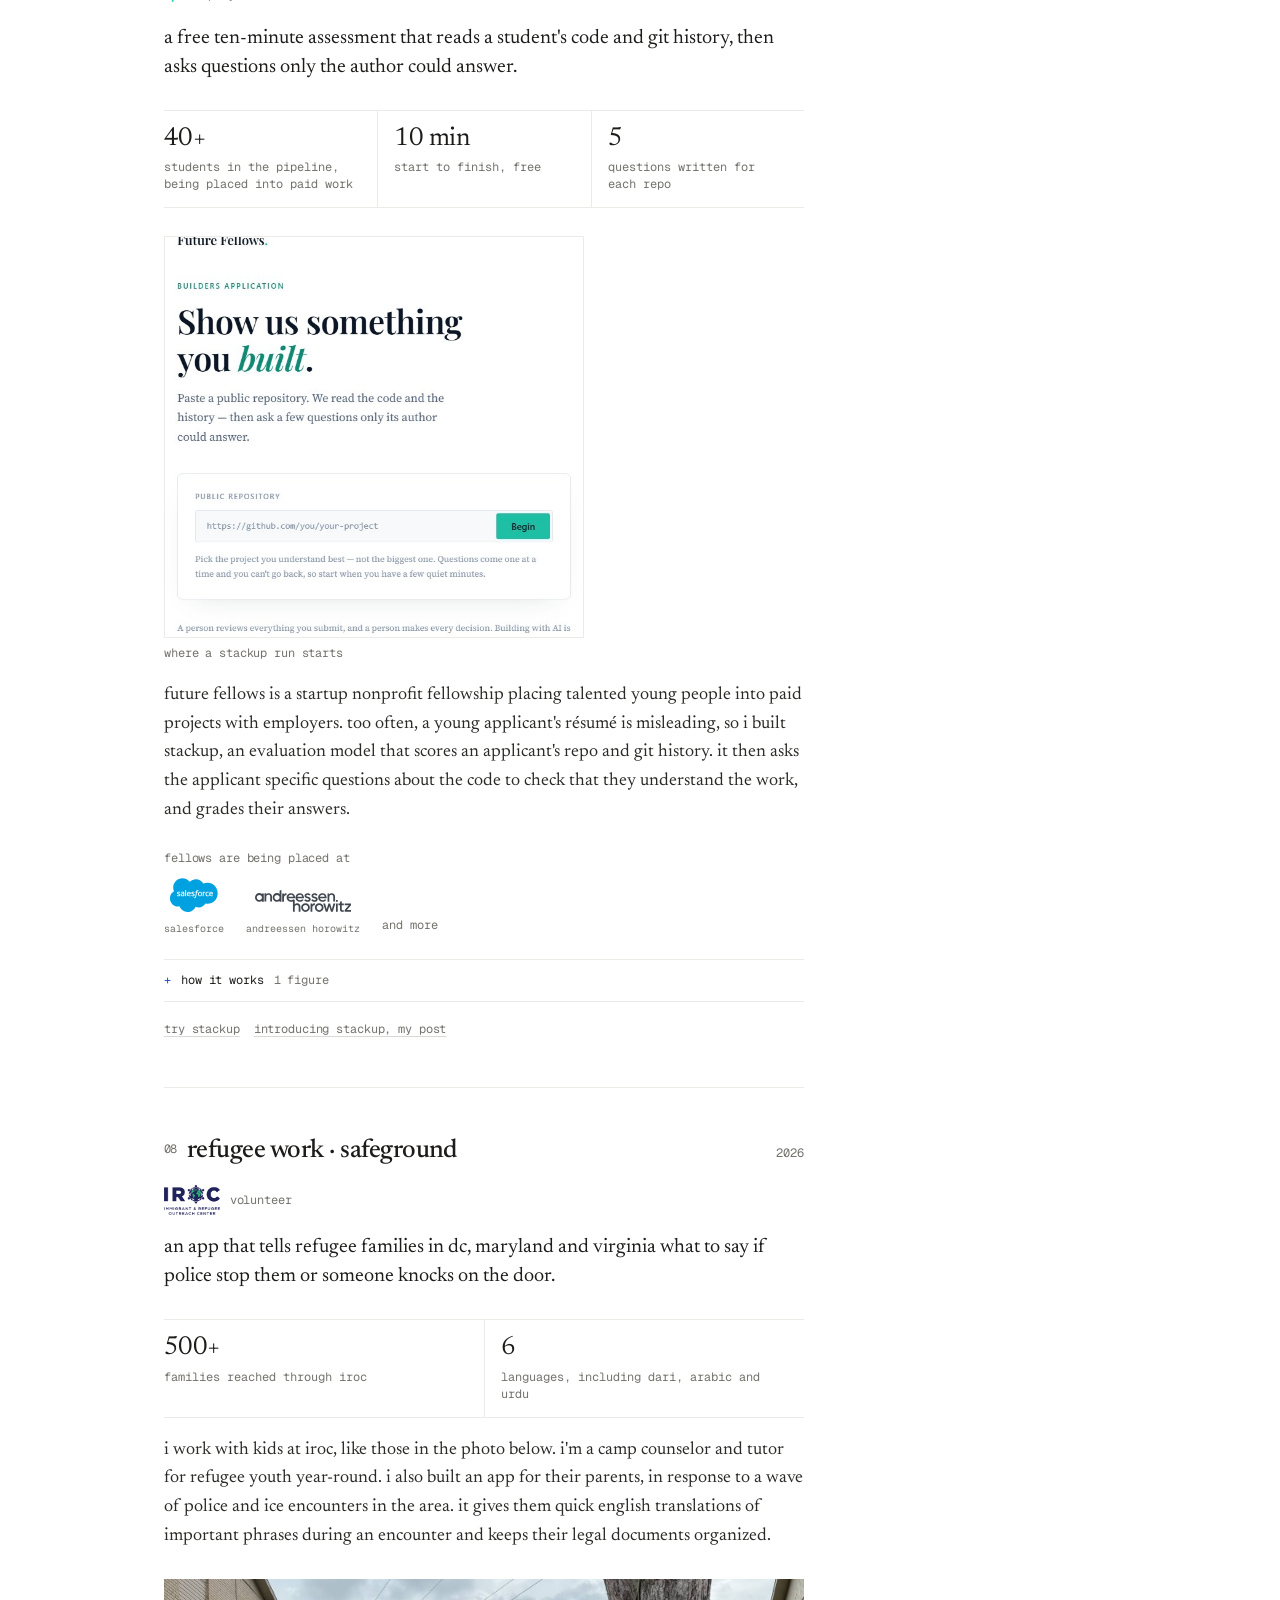
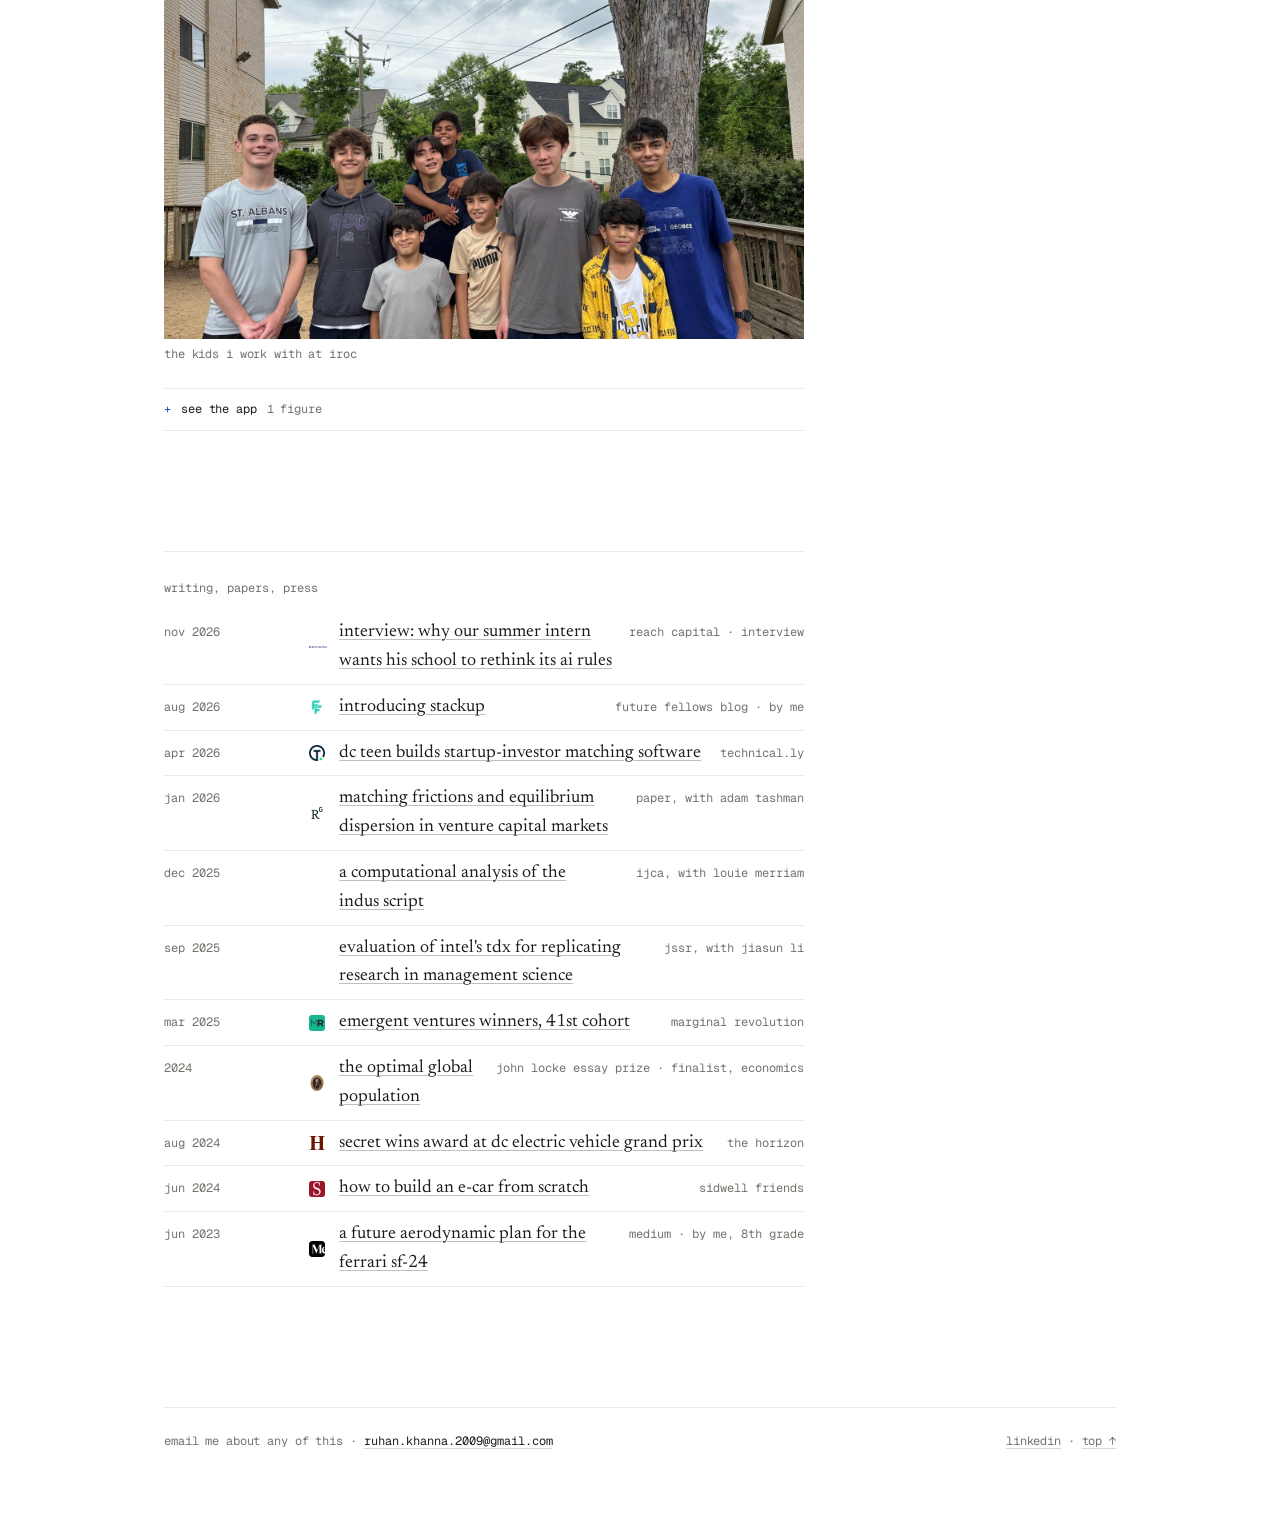
==== commit 825107ba: "Move Microsoft and AWS to the middle of the backed-by row Co-Authored-By: Claude Opus 5.5 <noreply@a" ====
--- a/index.html
+++ b/index.html
@@ -9,16 +9,16 @@
 <meta property="og:description" content="Things I've built and researched.">
 <meta property="og:image" content="https://ruhankhanna.github.io/img/uva-symposium.jpg">
 <link rel="canonical" href="https://ruhankhanna.github.io/">
-<link rel="icon" href="favicon.svg?v=51" type="image/svg+xml">
-<link rel="icon" href="favicon-32.png?v=51" sizes="32x32" type="image/png">
-<link rel="apple-touch-icon" href="apple-touch-icon.png?v=51">
+<link rel="icon" href="favicon.svg?v=53" type="image/svg+xml">
+<link rel="icon" href="favicon-32.png?v=53" sizes="32x32" type="image/png">
+<link rel="apple-touch-icon" href="apple-touch-icon.png?v=53">
 <link rel="preconnect" href="https://fonts.googleapis.com">
 <link rel="preconnect" href="https://fonts.gstatic.com" crossorigin>
 <link href="https://fonts.googleapis.com/css2?family=Geist+Mono:wght@400;500&family=Newsreader:opsz,wght@6..72,400;6..72,500;6..72,600&display=swap" rel="stylesheet">
 <script>
   // browsers can hold an old copy of this page; if the site has a newer build, load it once
   (function () {
-    var BUILD = "51";
+    var BUILD = "53";
     try {
       fetch("version.txt?t=" + Date.now(), { cache: "no-store" }).then(function (r) { return r.ok ? r.text() : ""; }).then(function (v) {
         v = (v || "").trim();
@@ -30,7 +30,7 @@
     } catch (e) {}
   })();
 </script>
-<link rel="stylesheet" href="style.css?v=51">
+<link rel="stylesheet" href="style.css?v=53">
 </head>
 <body>
 
@@ -77,7 +77,7 @@
 
   <div class="orgs-wrap">
     <p class="mono meta">backed by</p>
-    <ul class="orgs" aria-label="Backed by"><li class="o-microsoft"><img src="img/logos/microsoft.svg?v=51" alt="Microsoft"></li><li class="o-aws"><img src="img/logos/aws.svg?v=51" alt="Amazon Web Services"></li><li class="o-mercatus"><img src="img/logos/mercatus.svg" alt="Mercatus Center"><span>emergent ventures</span></li><li class="o-citiopen"><img src="img/logos/citiopen.svg" alt="Citi Open"><span>citi open</span></li><li class="o-word"><span class="word marchay">MARCHAY</span></li><li class="o-wjustice"><img src="img/logos/wjustice.svg" alt="Washington Justice"></li><li class="o-more"><span>and more</span></li></ul>
+    <ul class="orgs" aria-label="Backed by"><li class="o-mercatus"><img src="img/logos/mercatus.svg" alt="Mercatus Center"><span>emergent ventures</span></li><li class="o-citiopen"><img src="img/logos/citiopen.svg" alt="Citi Open"><span>citi open</span></li><li class="o-word"><span class="word marchay">MARCHAY</span></li><li class="o-microsoft"><img src="img/logos/microsoft.svg?v=53" alt="Microsoft"></li><li class="o-aws"><img src="img/logos/aws.svg?v=53" alt="Amazon Web Services"></li><li class="o-wjustice"><img src="img/logos/wjustice.svg" alt="Washington Justice"></li><li class="o-more"><span>and more</span></li></ul>
     <p class="mono meta">work with</p>
     <ul class="orgs" aria-label="Organizations I work with"><li class="o-uva"><img src="img/logos/uva.svg" alt="University of Virginia"><span>uva</span></li><li class="o-gmu"><img src="img/logos/gmu.svg" alt="George Mason University"></li><li class="o-reach"><img src="img/logos/reach.svg" alt="Reach Capital"></li><li class="o-word"><span class="word">ays sports</span></li><li class="o-iroc"><img src="img/logos/iroc.png" alt="Immigrant and Refugee Outreach Center"></li><li class="o-col"><img src="img/logos/stanford.svg" alt="Stanford" title="Stanford"></li><li class="o-col"><img src="img/logos/harvard.png" alt="Harvard" title="Harvard"></li><li class="o-col"><img src="img/logos/unc.png" alt="UNC" title="UNC"></li><li class="o-col"><img src="img/logos/georgetown.png" alt="Georgetown" title="Georgetown"></li><li class="o-col"><img src="img/logos/texas.png" alt="Texas" title="Texas"></li><li class="o-col"><img src="img/logos/haverford.png" alt="Haverford" title="Haverford"></li><li class="o-col"><img src="img/logos/conncollege.png" alt="Connecticut College" title="Connecticut College"></li><li class="o-col"><img src="img/logos/berry.png" alt="Berry" title="Berry"></li><li class="o-col"><img src="img/logos/lakeland.png" alt="Lakeland" title="Lakeland"></li><li class="o-yc"><img src="img/logos/yc.svg" alt="Y Combinator"><span>yc france</span></li><li class="o-bgv"><img src="img/icons/bgv.png" alt=""><span>black girl ventures</span></li><li class="o-startout"><img src="img/logos/startout.svg" alt="StartOut"></li><li class="o-astia"><img src="img/logos/astia.png" alt="Astia"></li><li class="o-somos"><img src="img/logos/somos.svg" alt="SOMOS VC"></li><li class="o-desmos"><img src="img/logos/desmos.svg" alt="Desmos"></li><li class="o-gptzero"><img src="img/icons/gptzero.png" alt=""><span>gptzero</span></li><li class="o-replit"><img src="img/icons/replit.png" alt=""><span>replit</span></li><li class="o-salesforce"><img src="img/logos/salesforce.svg" alt="Salesforce"></li><li class="o-a16z"><img src="img/logos/a16z.svg" alt="Andreessen Horowitz"></li><li class="o-more"><span>and more</span></li></ul>
   </div>
@@ -112,7 +112,7 @@
       <p class="mono meta">deployed at</p>
       <ul class="logo-row"><li class="big"><img src="img/logos/stanford.svg" alt="" loading="lazy"><span>stanford</span></li><li class="big"><img src="img/logos/harvard.png" alt="" loading="lazy"><span>harvard</span></li><li class="big"><img src="img/logos/unc.png" alt="" loading="lazy"><span>unc</span></li><li><img src="img/logos/georgetown.png" alt="" loading="lazy"><span>georgetown</span></li><li><img src="img/logos/texas.png" alt="" loading="lazy"><span>texas</span></li><li><img src="img/logos/haverford.png" alt="" loading="lazy"><span>haverford</span></li><li><img src="img/logos/conncollege.png" alt="" loading="lazy"><span>conn college</span></li><li><img src="img/logos/berry.png" alt="" loading="lazy"><span>berry</span></li><li><img src="img/logos/lakeland.png" alt="" loading="lazy"><span>lakeland</span></li><li class="more"><span>and more</span></li></ul>
       <p class="mono meta">backed by</p>
-      <ul class="logo-row sponsors"><li><img src="img/logos/microsoft.svg?v=51" alt="Microsoft" loading="lazy"></li><li><img src="img/logos/aws.svg?v=51" alt="Amazon Web Services" loading="lazy"></li><li class="txt">and angel investors</li></ul>
+      <ul class="logo-row sponsors"><li><img src="img/logos/microsoft.svg?v=53" alt="Microsoft" loading="lazy"></li><li><img src="img/logos/aws.svg?v=53" alt="Amazon Web Services" loading="lazy"></li><li class="txt">and angel investors</li></ul>
     </div>
     <dl class="facts two">
       <div><dt>9</dt><dd>ncaa programs with signed contracts</dd></div>
@@ -144,12 +144,12 @@
           </div>
           <dl class="equiv" id="v-equiv" aria-label="Equivalent times"></dl>
         </div>
-        <figcaption class="mono">athletiq converts every time to vdot, a running-fitness score, so an 800 runner and a miler can be compared directly.</figcaption>
+        <figcaption class="mono">athletiq turns every race time into vdot, a running-fitness score, so you can compare an 800 runner with a miler.</figcaption>
       </figure>
       <figure class="fig" id="po-fig">
         <div class="fig-head mono"><b>fig. 2 · pan-out against ratings alone</b><span>junior tennis, simulated</span></div>
         <svg id="po-svg" role="img" aria-label="Shown two juniors, one who made it and one who did not, Pan-Out ranked them correctly 94.2% of the time on simulated junior players, versus 84.3% for ratings alone."></svg>
-        <figcaption class="mono">each bar answers one question: shown two juniors, one who made it and one who didn't, how often does it rank the right one higher? pan-out gets it right about ten points more often, which cuts its wrong calls by more than half (from 15.7% to 5.8%). for a coach with a handful of scholarship spots, or a brand deciding which junior to sign years before they turn pro, that's about ten fewer bad bets in every hundred.</figcaption>
+        <figcaption class="mono">each bar shows how often the model picks the right junior out of a pair where one made it and one didn't. pan-out gets it right 94% of the time and ratings alone 84%, so it makes about a third as many wrong picks. for a coach with a few scholarships to give out, or a brand signing a junior years before they turn pro, that's ten fewer bad picks in every hundred.</figcaption>
       </figure>
     </details>
     <p class="src mono"><a href="https://athletiq.run">athletiq.run</a><a href="https://technical.ly/entrepreneurship/startup-investor-matching-software-built-by-dc-high-schooler/">technical.ly</a></p>
@@ -208,7 +208,7 @@
         </div>
         <svg id="race-svg" role="img" aria-label="Battery remaining over the hour, for a driver at constant speed and with the pacing system."></svg>
         <p class="out" id="race-out" role="status"></p>
-        <figcaption class="mono">each lap, the arduino divides the remaining battery by the laps left and tells the driver to speed up or back off. the car in this simulation uses estimated numbers, not measurements from ours.</figcaption>
+        <figcaption class="mono">every lap, the arduino divides what's left of the battery by the laps left and tells the driver to speed up or slow down. the car in this simulation runs on estimates, not measurements from ours.</figcaption>
       </figure>
     </details>
     <p class="src mono"><a href="https://www.sidwell.edu/about/news/news-detail/~board/homepage-news-panel/post/how-to-build-an-e-car-from-scratch">sidwell news</a><a href="https://sidwellhorizon.org/2898/past-editions-of-news/secret-wins-award-at-dc-electric-vehicle-grand-prix/">the horizon</a></p>
@@ -251,7 +251,7 @@
         </div>
         <ol class="rank" id="rank-list" aria-live="polite"></ol>
         <div class="legend"><span><i class="s-portfolio"></i>portfolio similarity</span><span><i class="s-stage"></i>stage fit</span><span><i class="s-check"></i>check size</span><span><i class="s-geo"></i>geography</span></div>
-        <figcaption class="mono">six made-up investors with hand-set weights. the real model learns its weights from data.</figcaption>
+        <figcaption class="mono">six made-up investors, with weights i set by hand. the real model learns its weights from data.</figcaption>
       </figure>
     </details>
     <p class="src mono"><a href="https://www.researchgate.net/publication/400630982_Matching_Frictions_and_Equilibrium_Dispersion_in_Venture_Capital_Markets_Evidence_from_Large-Scale_Compatibility_Rankings">paper</a><a href="https://technical.ly/entrepreneurship/startup-investor-matching-software-built-by-dc-high-schooler/">technical.ly feature</a></p>
@@ -370,7 +370,7 @@
         </div>
         <ol class="att" id="att-steps"></ol>
         <p class="out" id="att-out" role="status"></p>
-        <figcaption class="mono">the chip records which code it loaded and signs that record with a key only the hardware holds. the hashes are shortened to fit.</figcaption>
+        <figcaption class="mono">the chip records which code it loaded and signs that record with a key only the hardware has. the hashes are shortened so they fit.</figcaption>
       </figure>
     </details>
     <p class="src mono"><a href="https://journals.gmu.edu/jssr/article/view/5253">abstract</a></p>
@@ -496,7 +496,7 @@
   });
 </script>
 <script type="importmap">{"imports":{"three":"https://cdn.jsdelivr.net/npm/three@0.160.0/build/three.module.js","three/addons/":"https://cdn.jsdelivr.net/npm/three@0.160.0/examples/jsm/"}}</script>
-<script src="figures.js?v=51"></script>
-<script type="module" src="car3d.js?v=51"></script>
+<script src="figures.js?v=53"></script>
+<script type="module" src="car3d.js?v=53"></script>
 </body>
 </html>
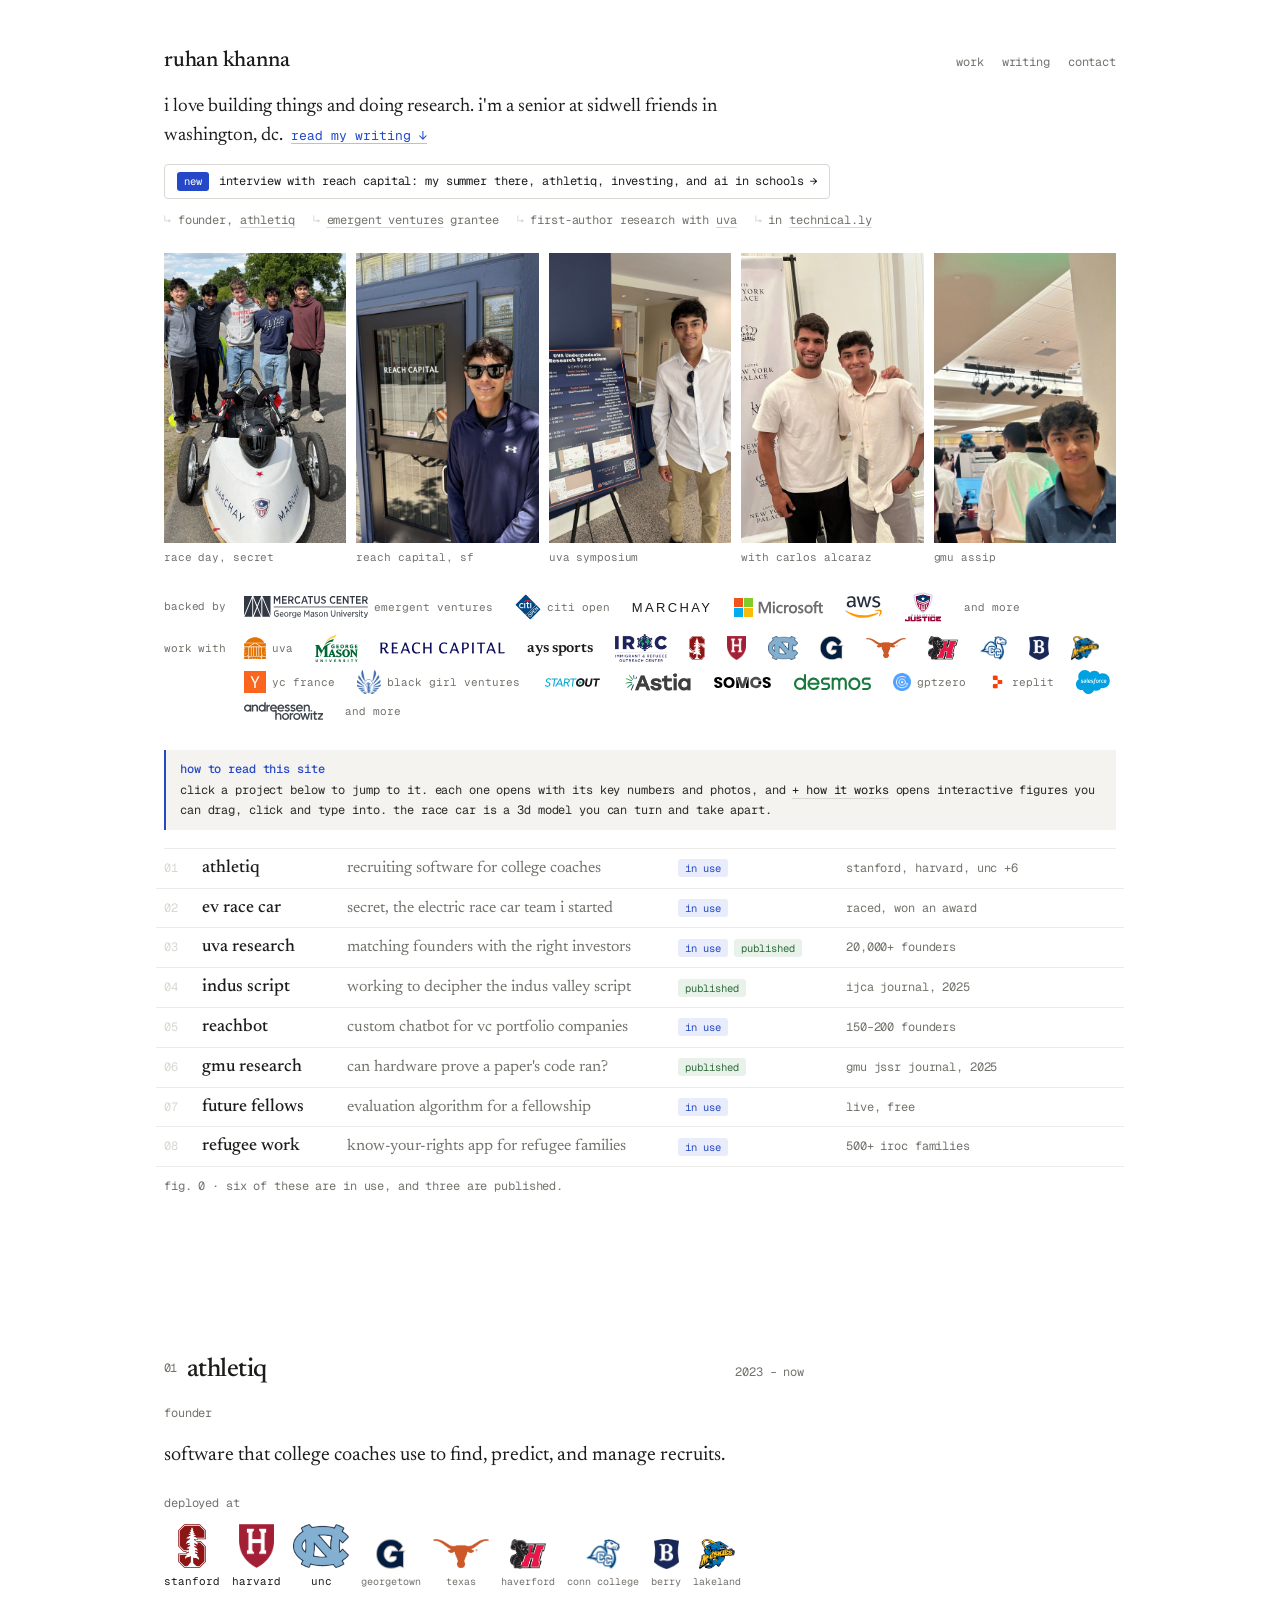
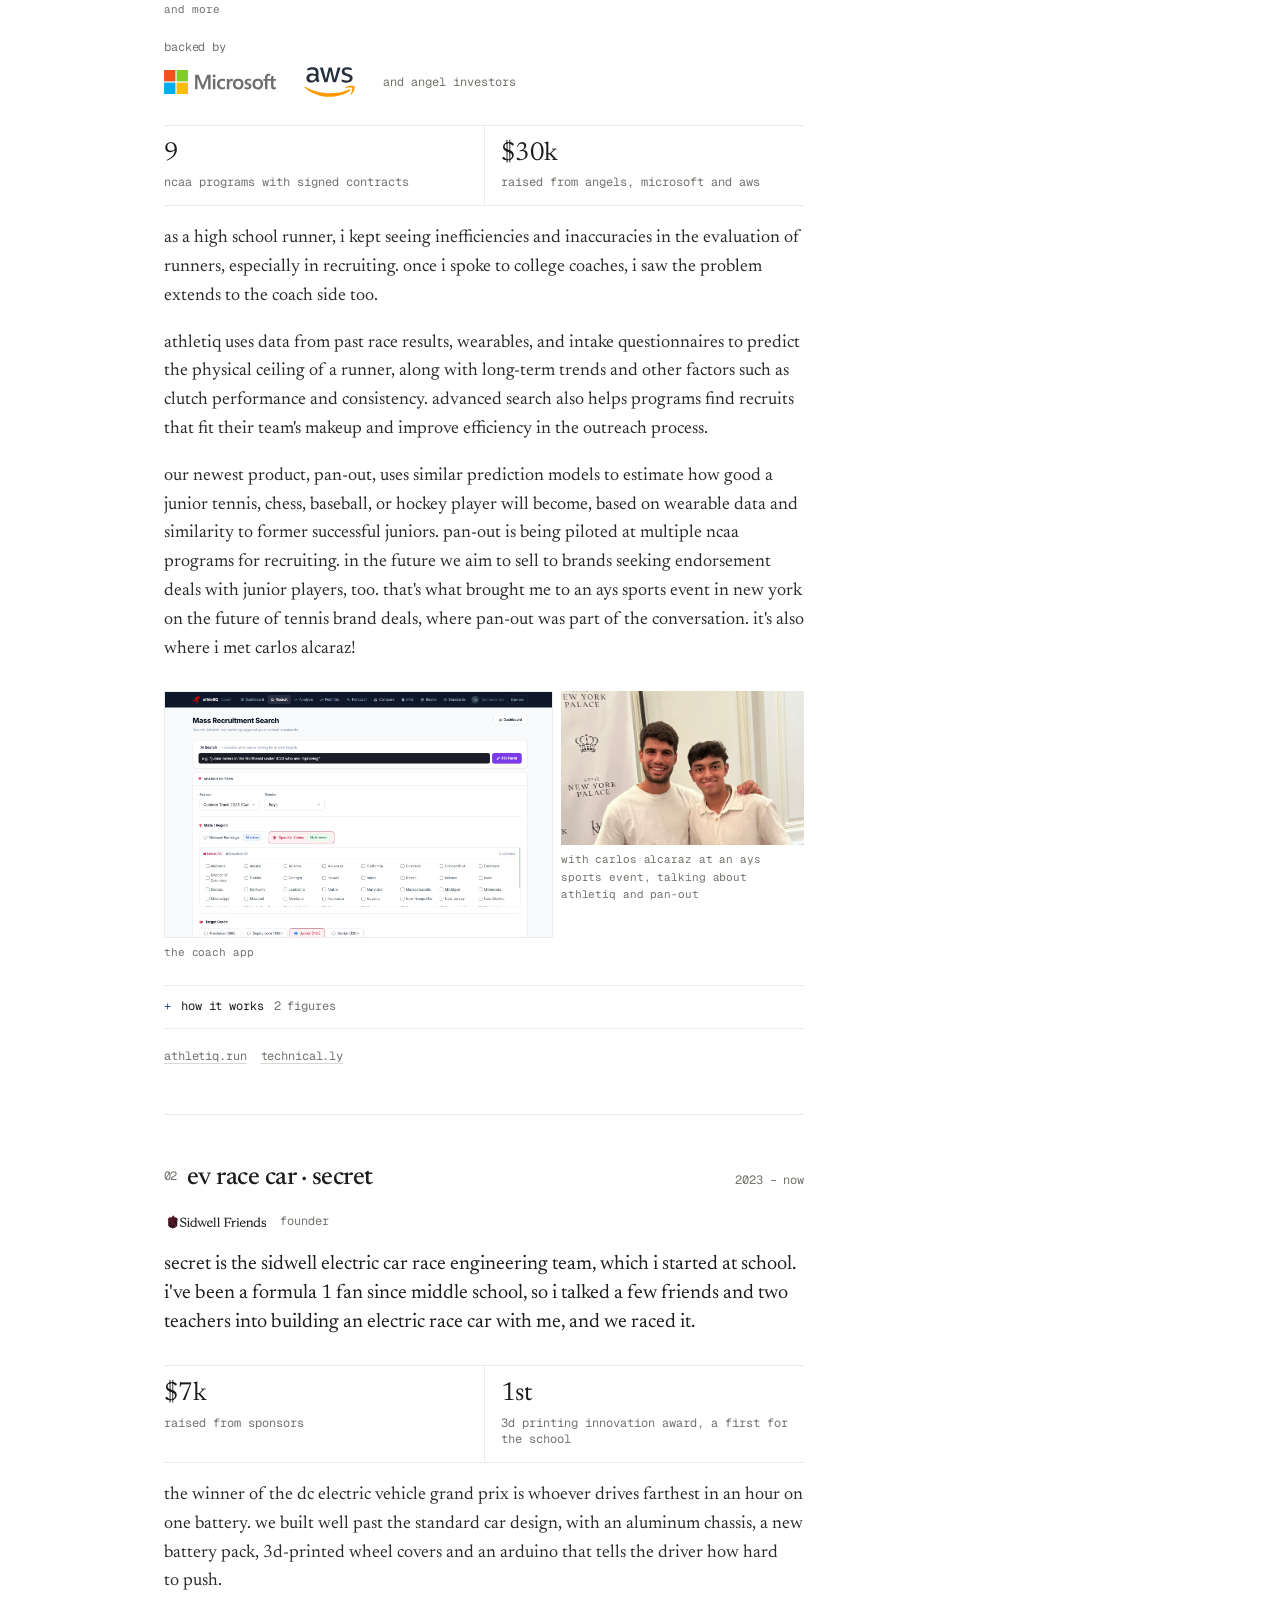
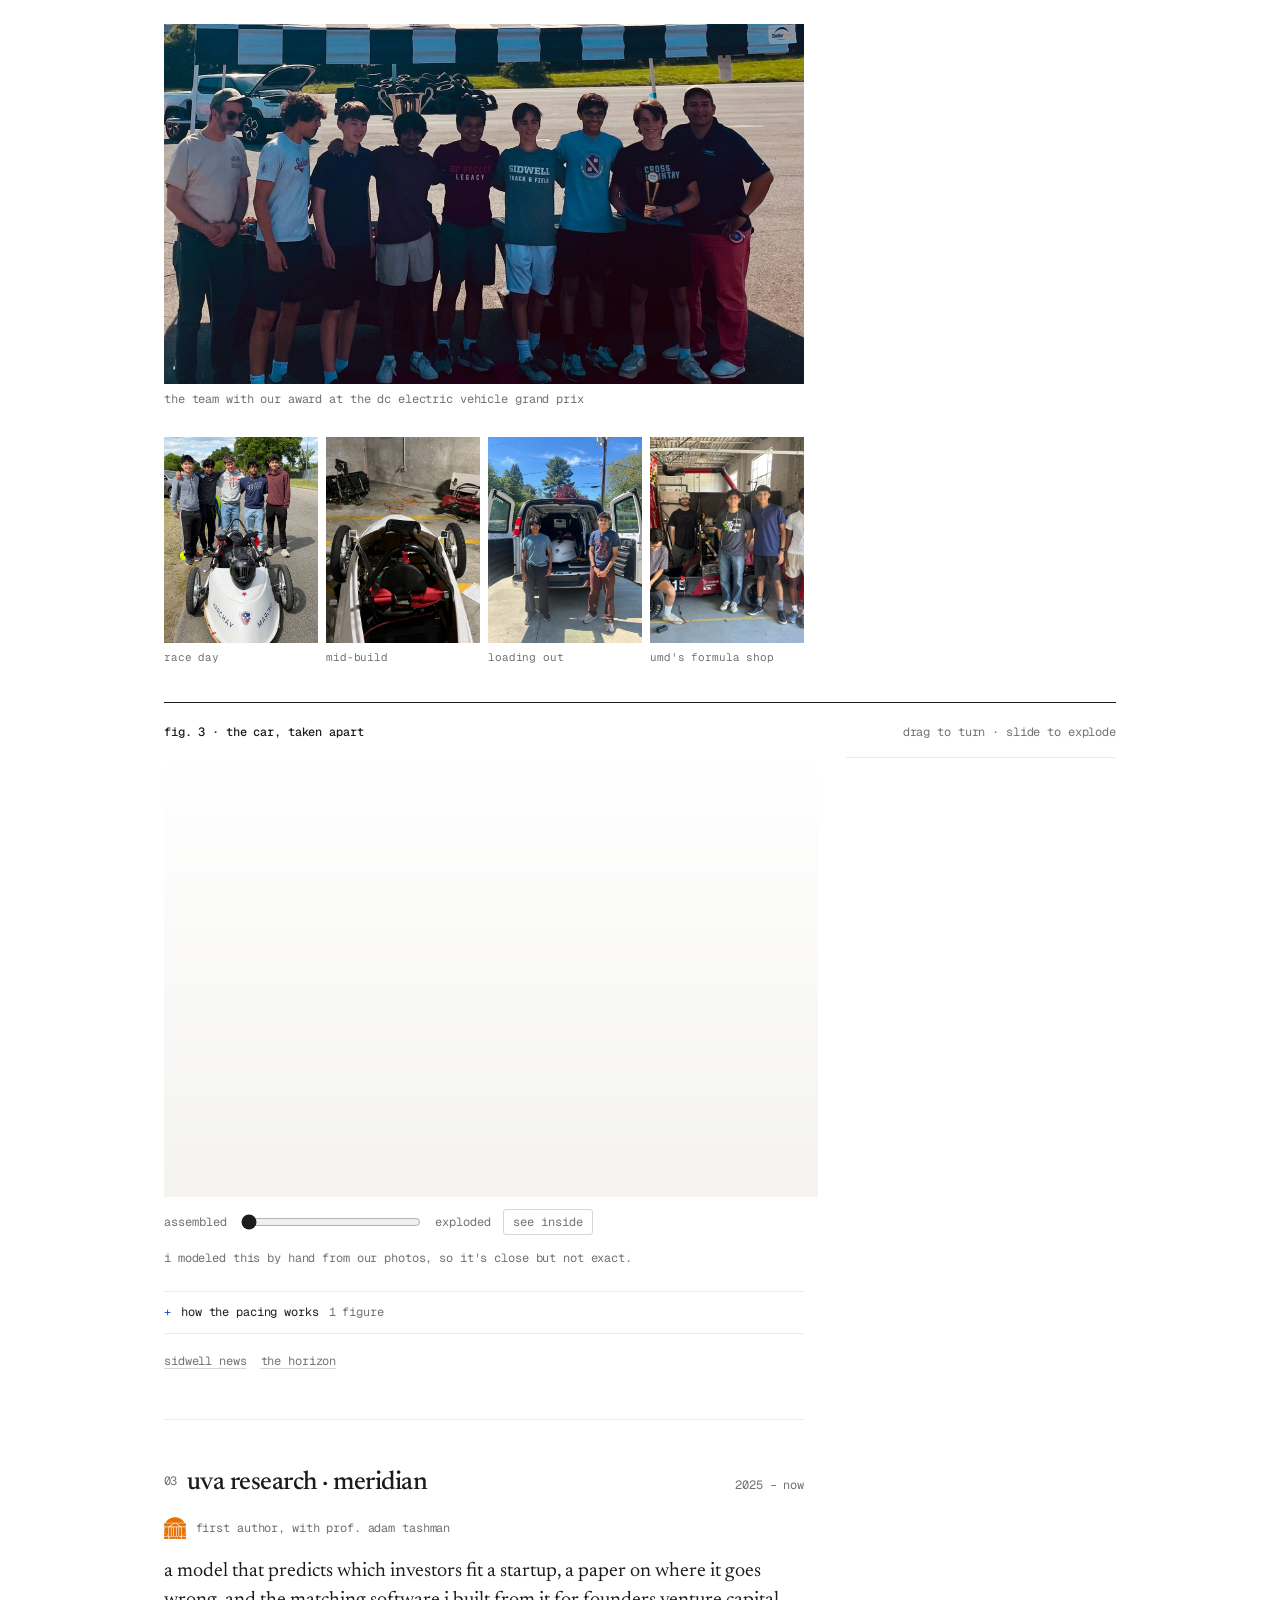
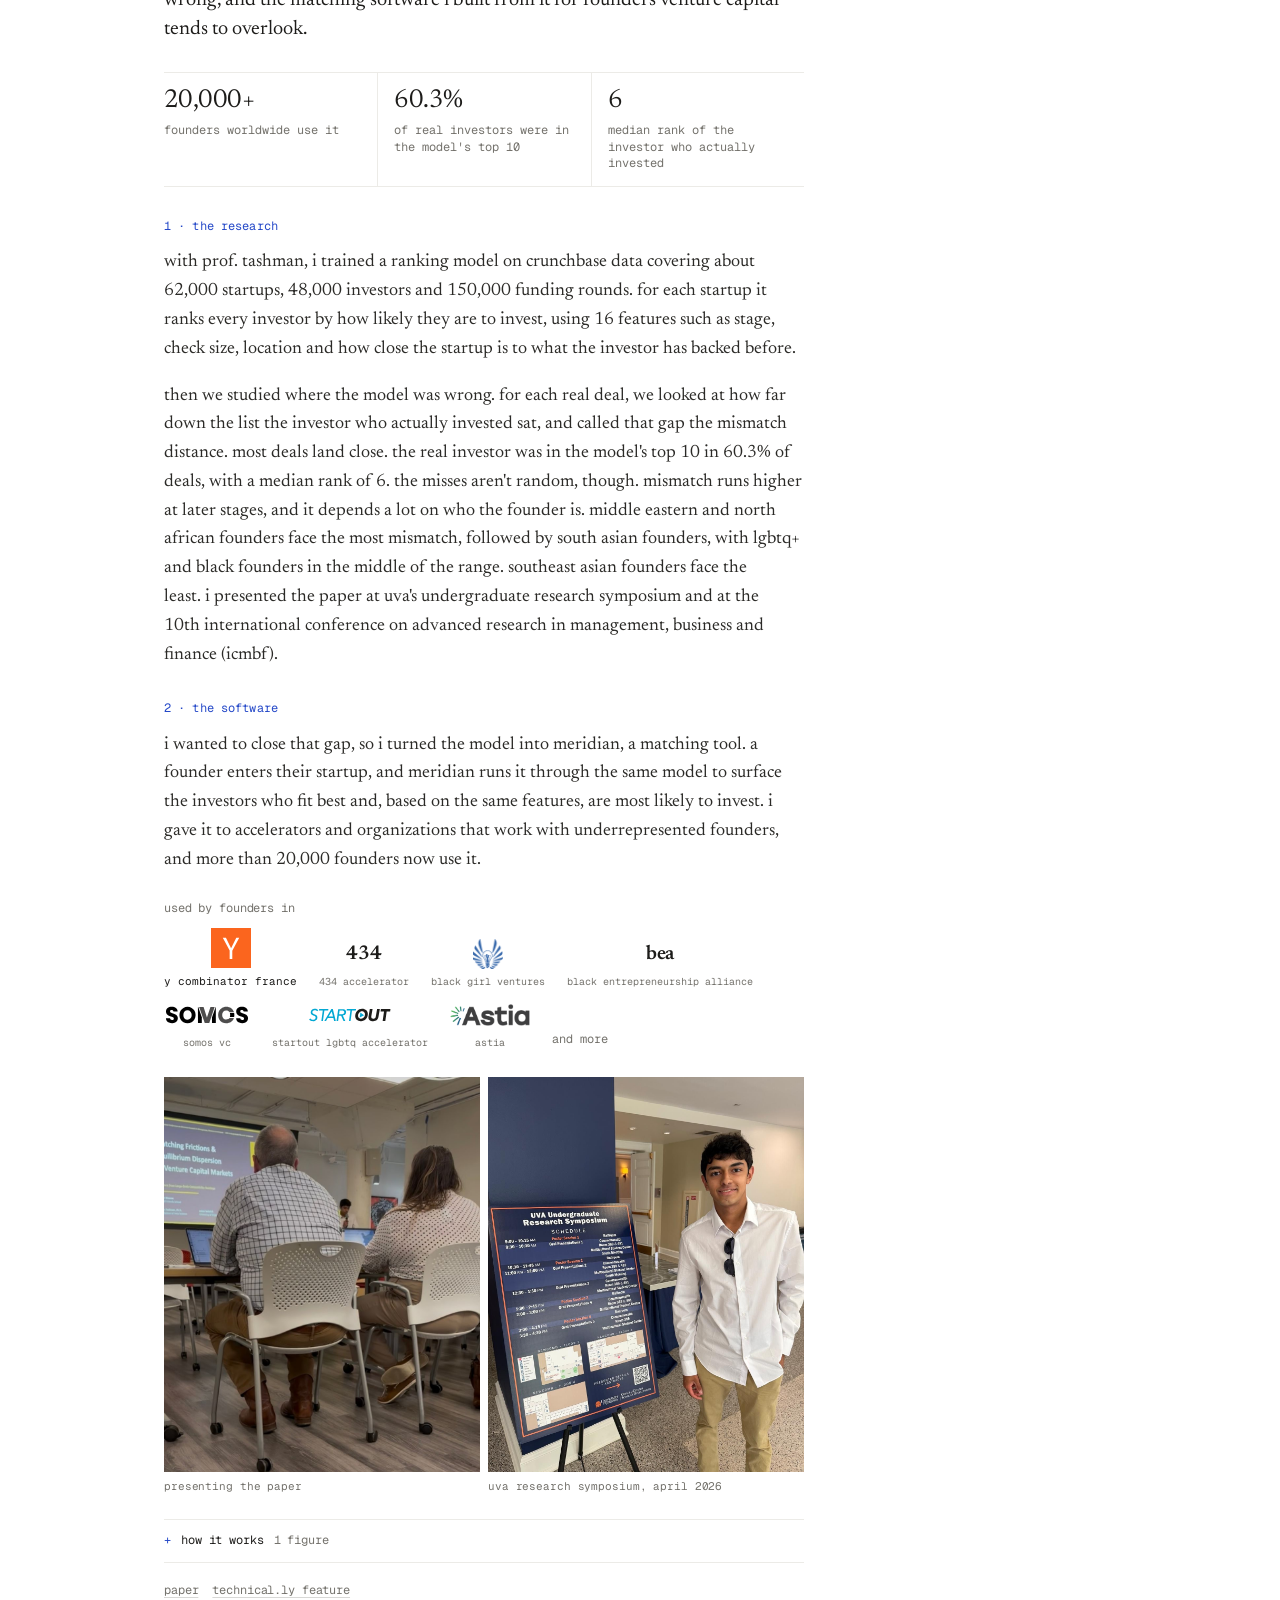
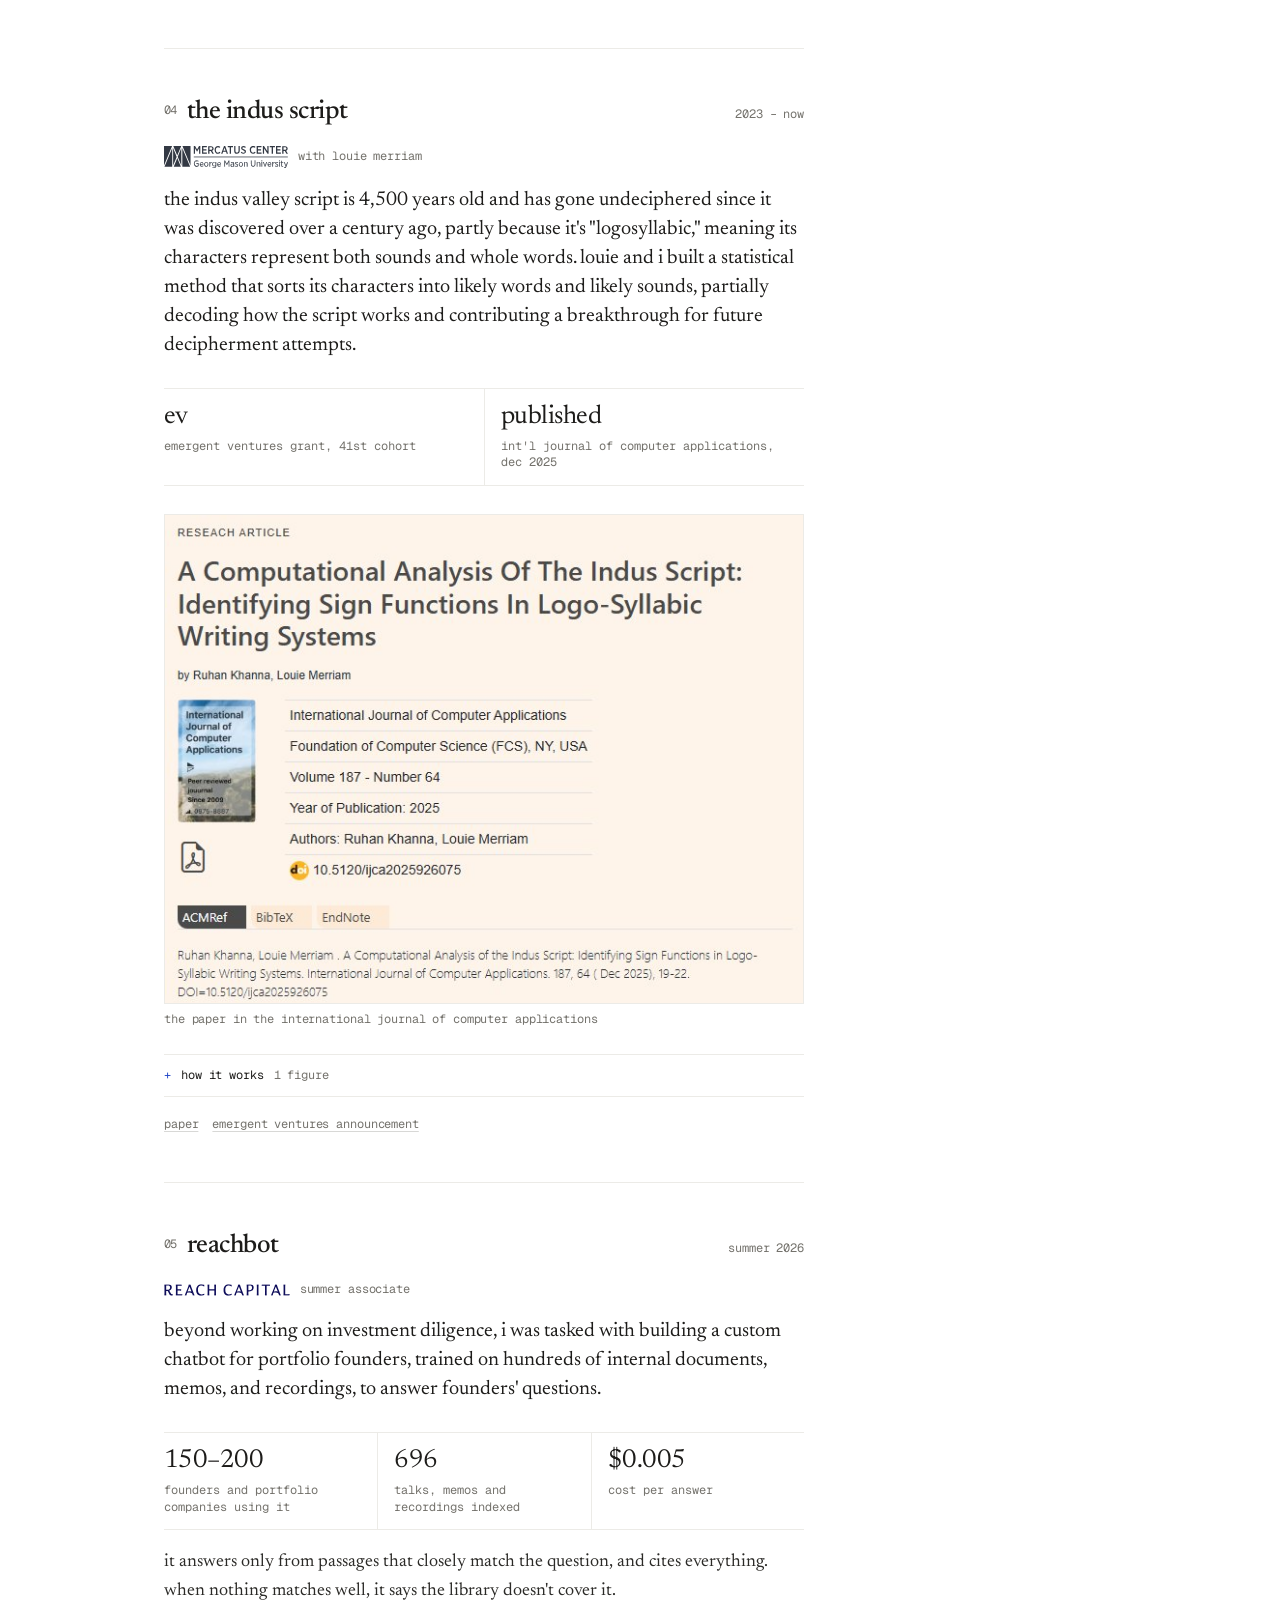
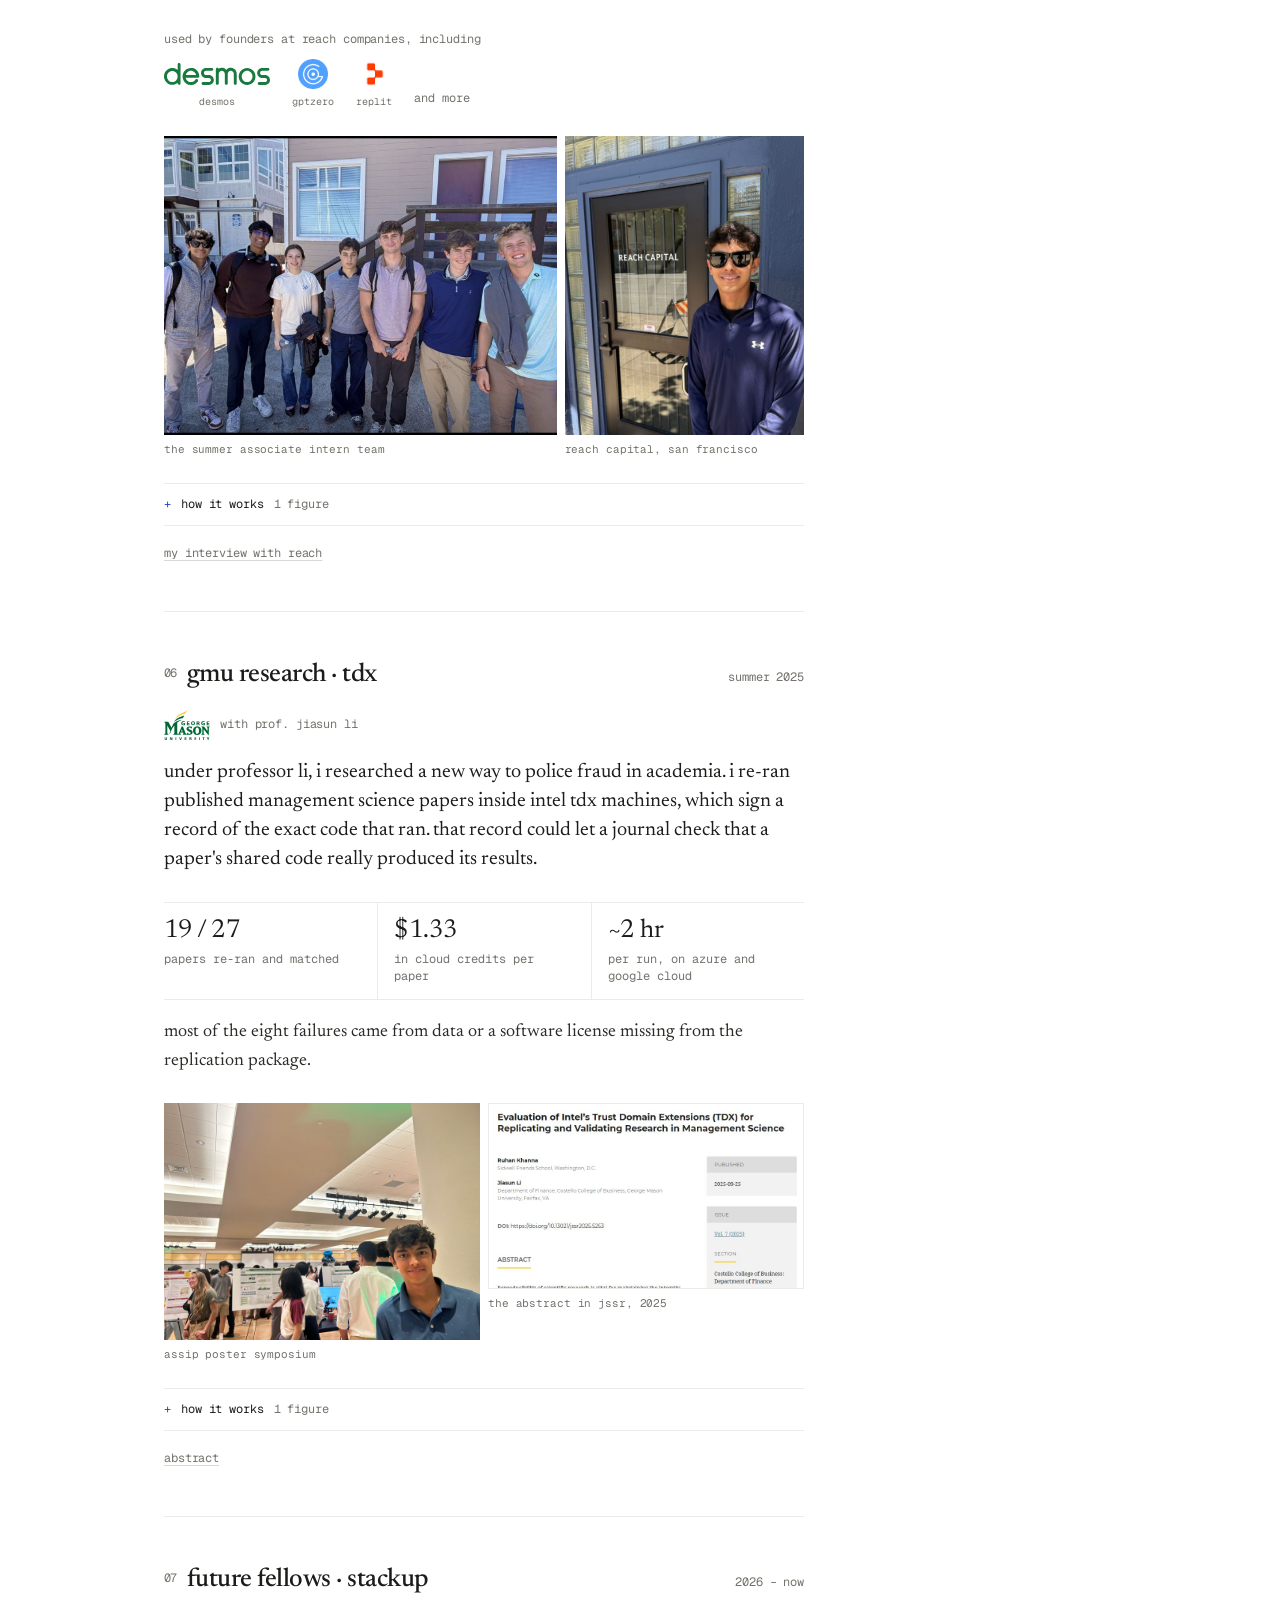
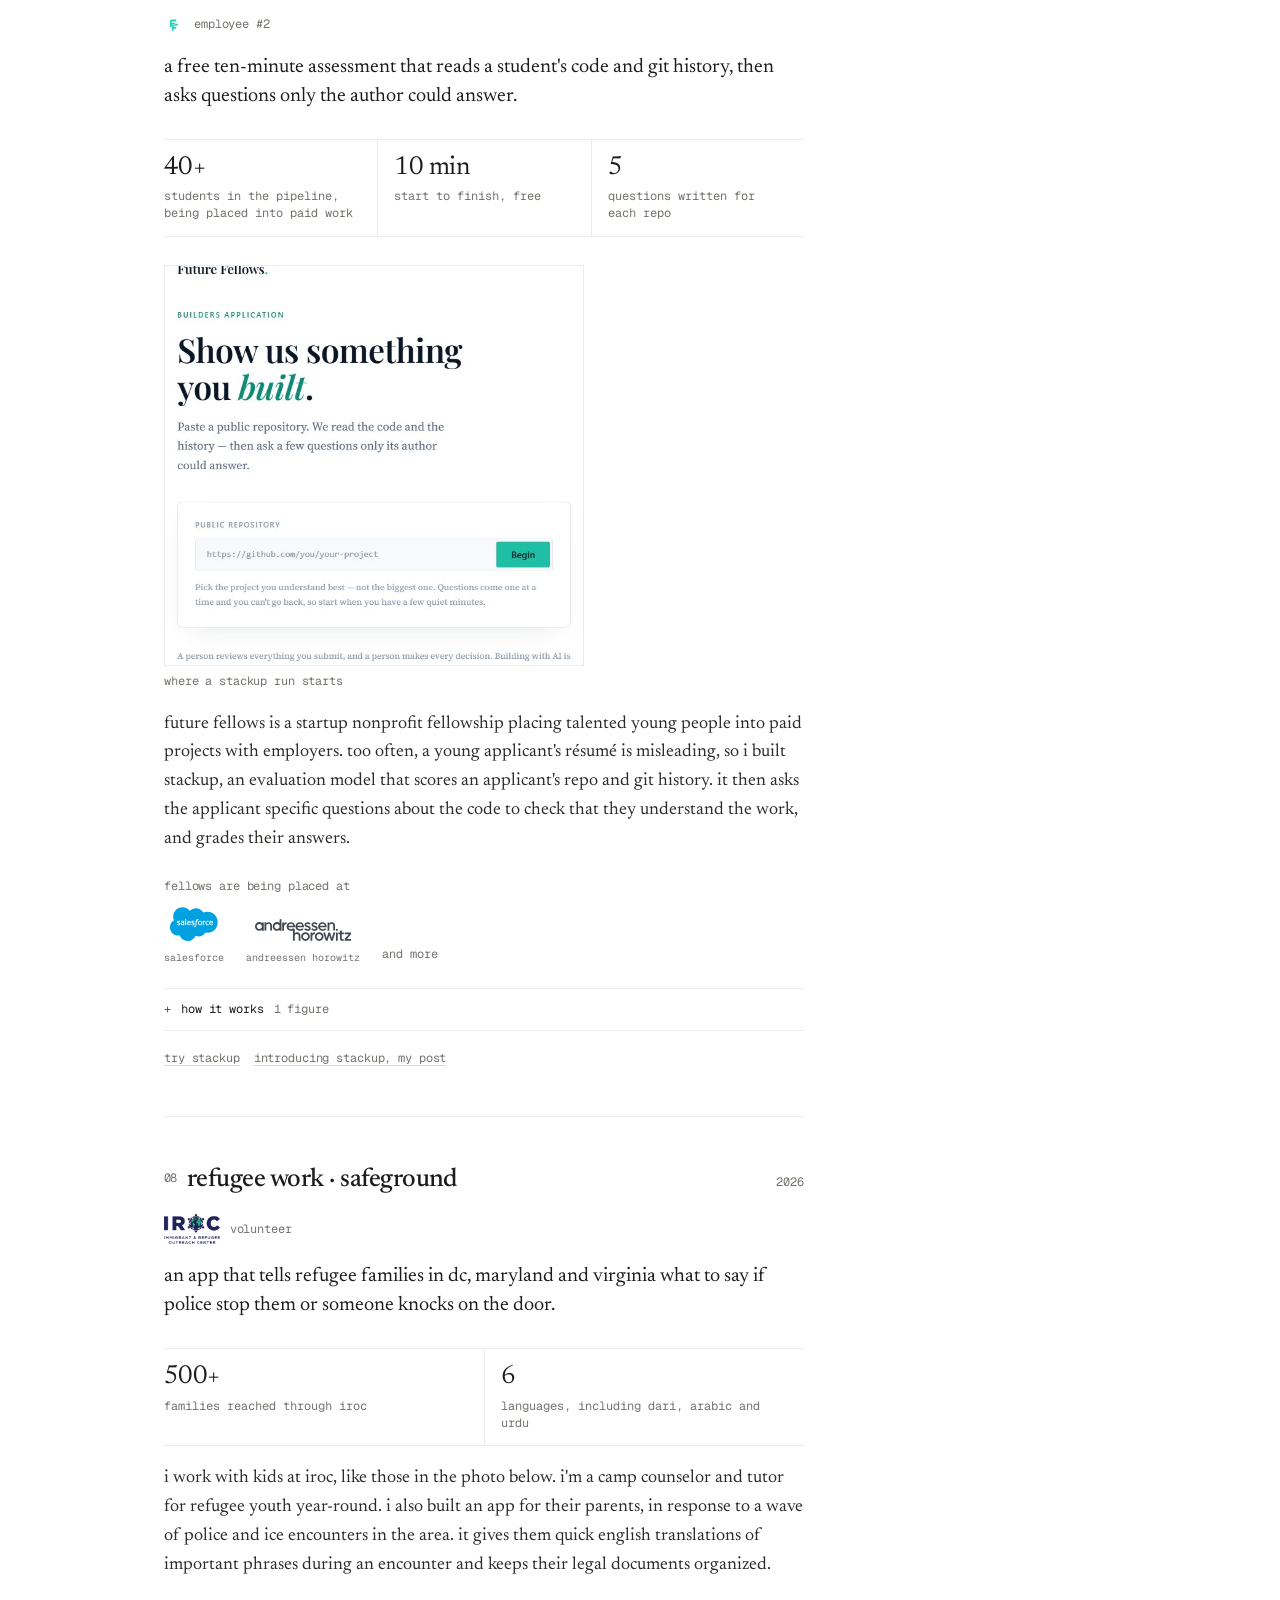
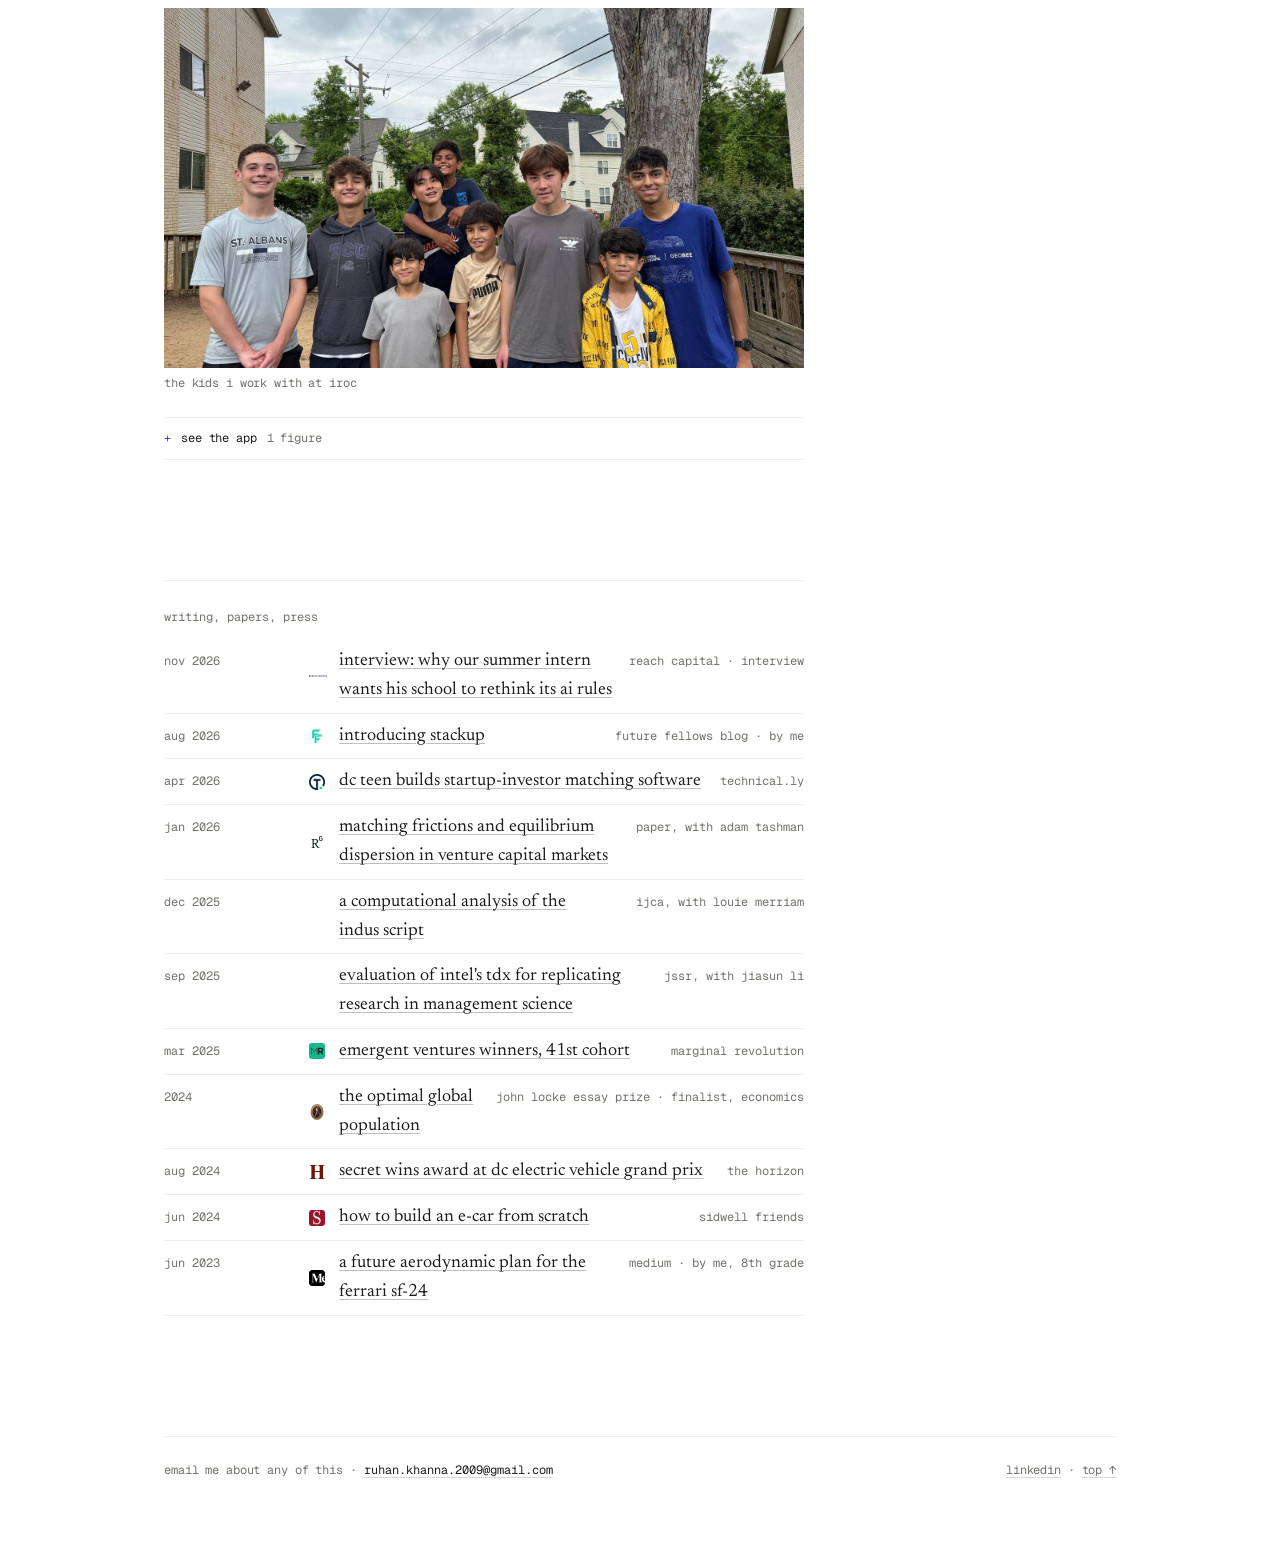
==== commit b7b3bbb3: "UVA research: spell out how mismatch varies by founder identity Co-Authored-By: Claude Opus 5.5 <nor" ====
--- a/index.html
+++ b/index.html
@@ -9,16 +9,16 @@
 <meta property="og:description" content="Things I've built and researched.">
 <meta property="og:image" content="https://ruhankhanna.github.io/img/uva-symposium.jpg">
 <link rel="canonical" href="https://ruhankhanna.github.io/">
-<link rel="icon" href="favicon.svg?v=53" type="image/svg+xml">
-<link rel="icon" href="favicon-32.png?v=53" sizes="32x32" type="image/png">
-<link rel="apple-touch-icon" href="apple-touch-icon.png?v=53">
+<link rel="icon" href="favicon.svg?v=55" type="image/svg+xml">
+<link rel="icon" href="favicon-32.png?v=55" sizes="32x32" type="image/png">
+<link rel="apple-touch-icon" href="apple-touch-icon.png?v=55">
 <link rel="preconnect" href="https://fonts.googleapis.com">
 <link rel="preconnect" href="https://fonts.gstatic.com" crossorigin>
 <link href="https://fonts.googleapis.com/css2?family=Geist+Mono:wght@400;500&family=Newsreader:opsz,wght@6..72,400;6..72,500;6..72,600&display=swap" rel="stylesheet">
 <script>
   // browsers can hold an old copy of this page; if the site has a newer build, load it once
   (function () {
-    var BUILD = "53";
+    var BUILD = "55";
     try {
       fetch("version.txt?t=" + Date.now(), { cache: "no-store" }).then(function (r) { return r.ok ? r.text() : ""; }).then(function (v) {
         v = (v || "").trim();
@@ -30,7 +30,7 @@
     } catch (e) {}
   })();
 </script>
-<link rel="stylesheet" href="style.css?v=53">
+<link rel="stylesheet" href="style.css?v=55">
 </head>
 <body>
 
@@ -77,7 +77,7 @@
 
   <div class="orgs-wrap">
     <p class="mono meta">backed by</p>
-    <ul class="orgs" aria-label="Backed by"><li class="o-mercatus"><img src="img/logos/mercatus.svg" alt="Mercatus Center"><span>emergent ventures</span></li><li class="o-citiopen"><img src="img/logos/citiopen.svg" alt="Citi Open"><span>citi open</span></li><li class="o-word"><span class="word marchay">MARCHAY</span></li><li class="o-microsoft"><img src="img/logos/microsoft.svg?v=53" alt="Microsoft"></li><li class="o-aws"><img src="img/logos/aws.svg?v=53" alt="Amazon Web Services"></li><li class="o-wjustice"><img src="img/logos/wjustice.svg" alt="Washington Justice"></li><li class="o-more"><span>and more</span></li></ul>
+    <ul class="orgs" aria-label="Backed by"><li class="o-mercatus"><img src="img/logos/mercatus.svg" alt="Mercatus Center"><span>emergent ventures</span></li><li class="o-citiopen"><img src="img/logos/citiopen.svg" alt="Citi Open"><span>citi open</span></li><li class="o-word"><span class="word marchay">MARCHAY</span></li><li class="o-microsoft"><img src="img/logos/microsoft.svg?v=55" alt="Microsoft"></li><li class="o-aws"><img src="img/logos/aws.svg?v=55" alt="Amazon Web Services"></li><li class="o-wjustice"><img src="img/logos/wjustice.svg" alt="Washington Justice"></li><li class="o-more"><span>and more</span></li></ul>
     <p class="mono meta">work with</p>
     <ul class="orgs" aria-label="Organizations I work with"><li class="o-uva"><img src="img/logos/uva.svg" alt="University of Virginia"><span>uva</span></li><li class="o-gmu"><img src="img/logos/gmu.svg" alt="George Mason University"></li><li class="o-reach"><img src="img/logos/reach.svg" alt="Reach Capital"></li><li class="o-word"><span class="word">ays sports</span></li><li class="o-iroc"><img src="img/logos/iroc.png" alt="Immigrant and Refugee Outreach Center"></li><li class="o-col"><img src="img/logos/stanford.svg" alt="Stanford" title="Stanford"></li><li class="o-col"><img src="img/logos/harvard.png" alt="Harvard" title="Harvard"></li><li class="o-col"><img src="img/logos/unc.png" alt="UNC" title="UNC"></li><li class="o-col"><img src="img/logos/georgetown.png" alt="Georgetown" title="Georgetown"></li><li class="o-col"><img src="img/logos/texas.png" alt="Texas" title="Texas"></li><li class="o-col"><img src="img/logos/haverford.png" alt="Haverford" title="Haverford"></li><li class="o-col"><img src="img/logos/conncollege.png" alt="Connecticut College" title="Connecticut College"></li><li class="o-col"><img src="img/logos/berry.png" alt="Berry" title="Berry"></li><li class="o-col"><img src="img/logos/lakeland.png" alt="Lakeland" title="Lakeland"></li><li class="o-yc"><img src="img/logos/yc.svg" alt="Y Combinator"><span>yc france</span></li><li class="o-bgv"><img src="img/icons/bgv.png" alt=""><span>black girl ventures</span></li><li class="o-startout"><img src="img/logos/startout.svg" alt="StartOut"></li><li class="o-astia"><img src="img/logos/astia.png" alt="Astia"></li><li class="o-somos"><img src="img/logos/somos.svg" alt="SOMOS VC"></li><li class="o-desmos"><img src="img/logos/desmos.svg" alt="Desmos"></li><li class="o-gptzero"><img src="img/icons/gptzero.png" alt=""><span>gptzero</span></li><li class="o-replit"><img src="img/icons/replit.png" alt=""><span>replit</span></li><li class="o-salesforce"><img src="img/logos/salesforce.svg" alt="Salesforce"></li><li class="o-a16z"><img src="img/logos/a16z.svg" alt="Andreessen Horowitz"></li><li class="o-more"><span>and more</span></li></ul>
   </div>
@@ -112,7 +112,7 @@
       <p class="mono meta">deployed at</p>
       <ul class="logo-row"><li class="big"><img src="img/logos/stanford.svg" alt="" loading="lazy"><span>stanford</span></li><li class="big"><img src="img/logos/harvard.png" alt="" loading="lazy"><span>harvard</span></li><li class="big"><img src="img/logos/unc.png" alt="" loading="lazy"><span>unc</span></li><li><img src="img/logos/georgetown.png" alt="" loading="lazy"><span>georgetown</span></li><li><img src="img/logos/texas.png" alt="" loading="lazy"><span>texas</span></li><li><img src="img/logos/haverford.png" alt="" loading="lazy"><span>haverford</span></li><li><img src="img/logos/conncollege.png" alt="" loading="lazy"><span>conn college</span></li><li><img src="img/logos/berry.png" alt="" loading="lazy"><span>berry</span></li><li><img src="img/logos/lakeland.png" alt="" loading="lazy"><span>lakeland</span></li><li class="more"><span>and more</span></li></ul>
       <p class="mono meta">backed by</p>
-      <ul class="logo-row sponsors"><li><img src="img/logos/microsoft.svg?v=53" alt="Microsoft" loading="lazy"></li><li><img src="img/logos/aws.svg?v=53" alt="Amazon Web Services" loading="lazy"></li><li class="txt">and angel investors</li></ul>
+      <ul class="logo-row sponsors"><li><img src="img/logos/microsoft.svg?v=55" alt="Microsoft" loading="lazy"></li><li><img src="img/logos/aws.svg?v=55" alt="Amazon Web Services" loading="lazy"></li><li class="txt">and angel investors</li></ul>
     </div>
     <dl class="facts two">
       <div><dt>9</dt><dd>ncaa programs with signed contracts</dd></div>
@@ -147,9 +147,9 @@
         <figcaption class="mono">athletiq turns every race time into vdot, a running-fitness score, so you can compare an 800 runner with a miler.</figcaption>
       </figure>
       <figure class="fig" id="po-fig">
-        <div class="fig-head mono"><b>fig. 2 · pan-out against ratings alone</b><span>junior tennis, simulated</span></div>
-        <svg id="po-svg" role="img" aria-label="Shown two juniors, one who made it and one who did not, Pan-Out ranked them correctly 94.2% of the time on simulated junior players, versus 84.3% for ratings alone."></svg>
-        <figcaption class="mono">each bar shows how often the model picks the right junior out of a pair where one made it and one didn't. pan-out gets it right 94% of the time and ratings alone 84%, so it makes about a third as many wrong picks. for a coach with a few scholarships to give out, or a brand signing a junior years before they turn pro, that's ten fewer bad picks in every hundred.</figcaption>
+        <div class="fig-head mono"><b>fig. 2 · pan-out against a utr rating alone</b><span>junior tennis, simulated</span></div>
+        <svg id="po-svg" role="img" aria-label="Shown two juniors, one who made it and one who did not, Pan-Out ranked them correctly 94.2% of the time on simulated junior players, versus 84.3% for a current UTR rating alone."></svg>
+        <figcaption class="mono">the grey bar is what recruiters mostly go on today: a junior's current utr (universal tennis rating), which says nothing about how old they are or how fast they're improving. pan-out adds those. each bar shows how often a method picks the right junior out of a pair where one made it and one didn't. pan-out gets it right 94% of the time and the utr rating alone 84%, so it makes about a third as many wrong picks. for a coach with a few scholarships to give out, or a brand signing a junior years before they turn pro, that's ten fewer bad picks in every hundred.</figcaption>
       </figure>
     </details>
     <p class="src mono"><a href="https://athletiq.run">athletiq.run</a><a href="https://technical.ly/entrepreneurship/startup-investor-matching-software-built-by-dc-high-schooler/">technical.ly</a></p>
@@ -229,7 +229,7 @@
     </dl>
     <p class="step-h mono">1 · the research</p>
     <p>with prof. tashman, i trained a ranking model on crunchbase data covering about 62,000 startups, 48,000 investors and 150,000 funding rounds. for each startup it ranks every investor by how likely they are to invest, using 16 features such as stage, check size, location and how close the startup is to what the investor has backed before.</p>
-    <p>then we studied where the model was wrong. for each real deal, we looked at how far down the list the investor who actually invested sat, and called that gap the mismatch distance. most deals land close. the real investor was in the model's top 10 in 60.3% of deals, with a median rank of 6. the misses aren't random, though. mismatch runs higher at later stages and changes with region and with who the founder is. founders in the middle east and north africa saw the most of it, and founders in southeast asia the least. i presented the paper at uva's undergraduate research symposium and at the 10th international conference on advanced research in management, business and finance (icmbf).</p>
+    <p>then we studied where the model was wrong. for each real deal, we looked at how far down the list the investor who actually invested sat, and called that gap the mismatch distance. most deals land close. the real investor was in the model's top 10 in 60.3% of deals, with a median rank of 6. the misses aren't random, though. mismatch runs higher at later stages, and it depends a lot on who the founder is. middle eastern and north african founders face the most mismatch, followed by south asian founders, with lgbtq+ and black founders in the middle of the range. southeast asian founders face the least. i presented the paper at uva's undergraduate research symposium and at the 10th international conference on advanced research in management, business and finance (icmbf).</p>
     <p class="step-h mono">2 · the software</p>
     <p>i wanted to close that gap, so i turned the model into meridian, a matching tool. a founder enters their startup, and meridian runs it through the same model to surface the investors who fit best and, based on the same features, are most likely to invest. i gave it to accelerators and organizations that work with underrepresented founders, and more than 20,000 founders now use it.</p>
     <div class="logos">
@@ -496,7 +496,7 @@
   });
 </script>
 <script type="importmap">{"imports":{"three":"https://cdn.jsdelivr.net/npm/three@0.160.0/build/three.module.js","three/addons/":"https://cdn.jsdelivr.net/npm/three@0.160.0/examples/jsm/"}}</script>
-<script src="figures.js?v=53"></script>
-<script type="module" src="car3d.js?v=53"></script>
+<script src="figures.js?v=55"></script>
+<script type="module" src="car3d.js?v=55"></script>
 </body>
 </html>
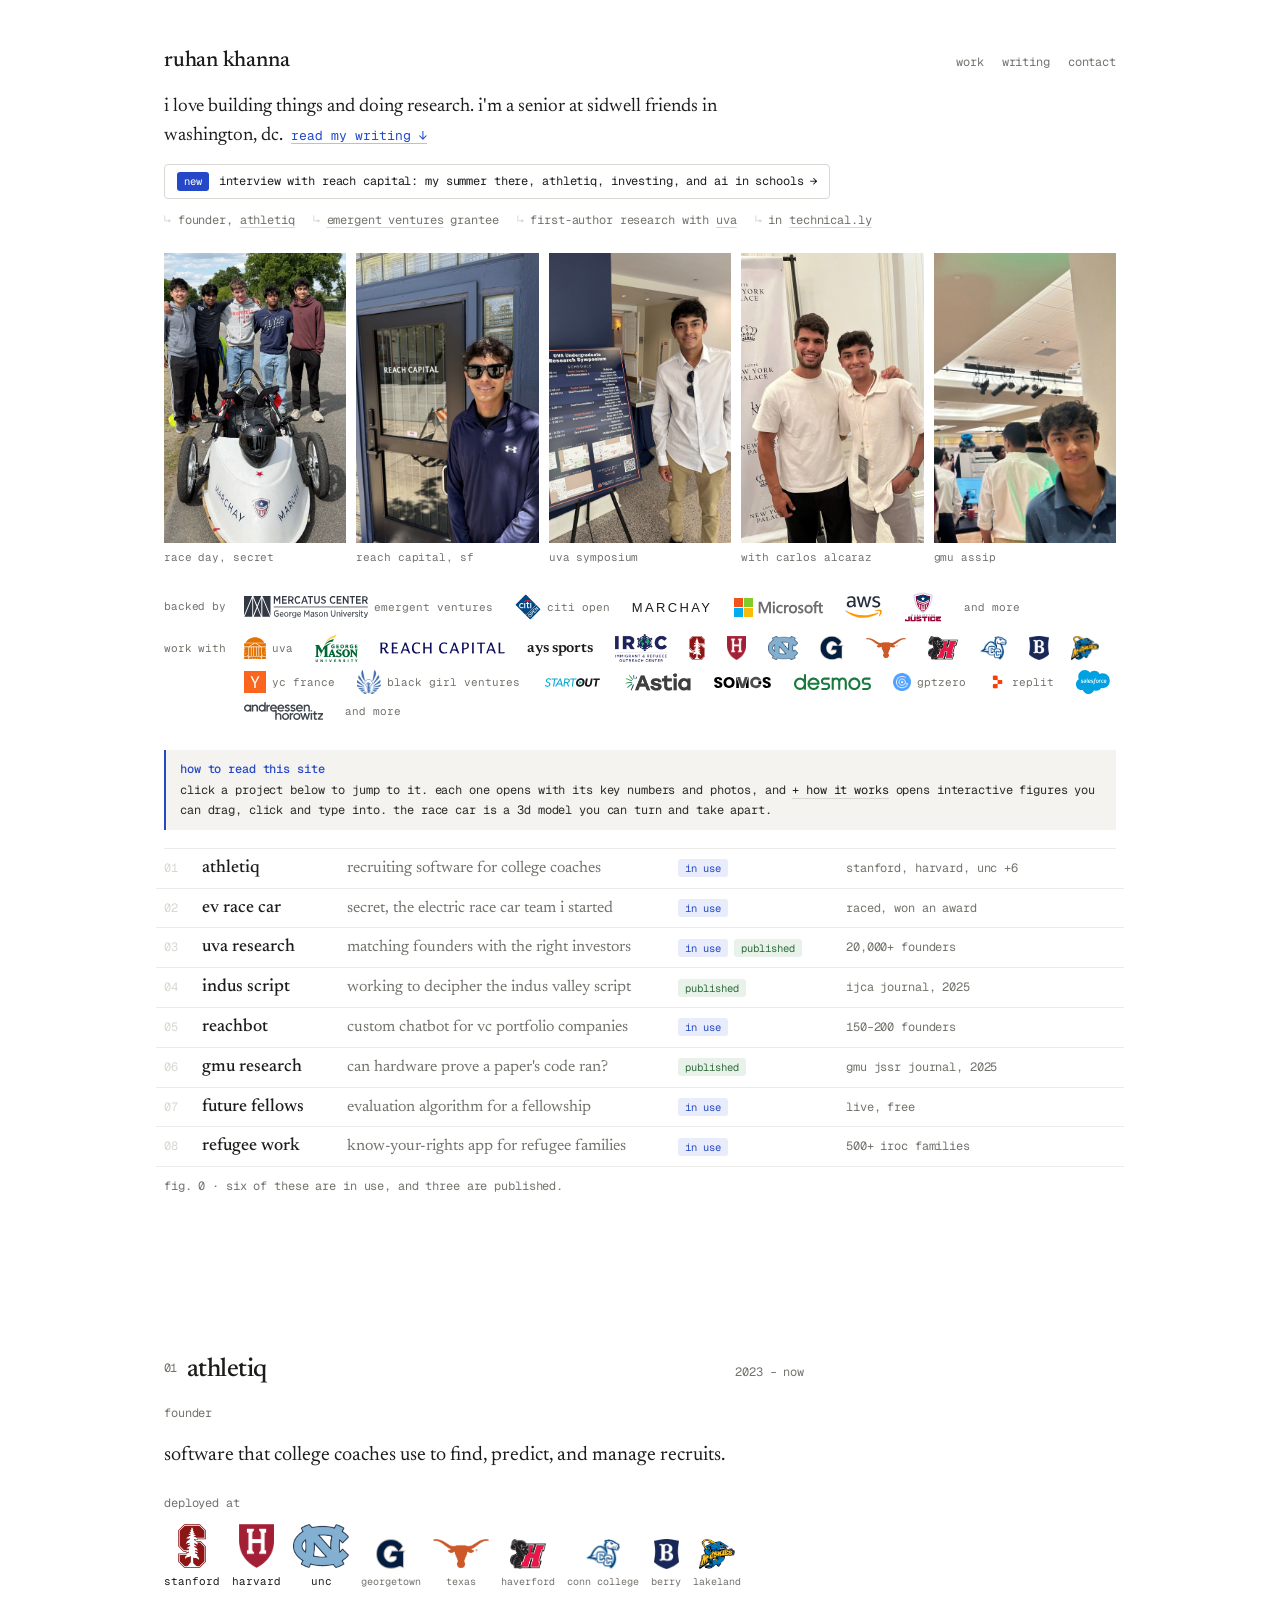
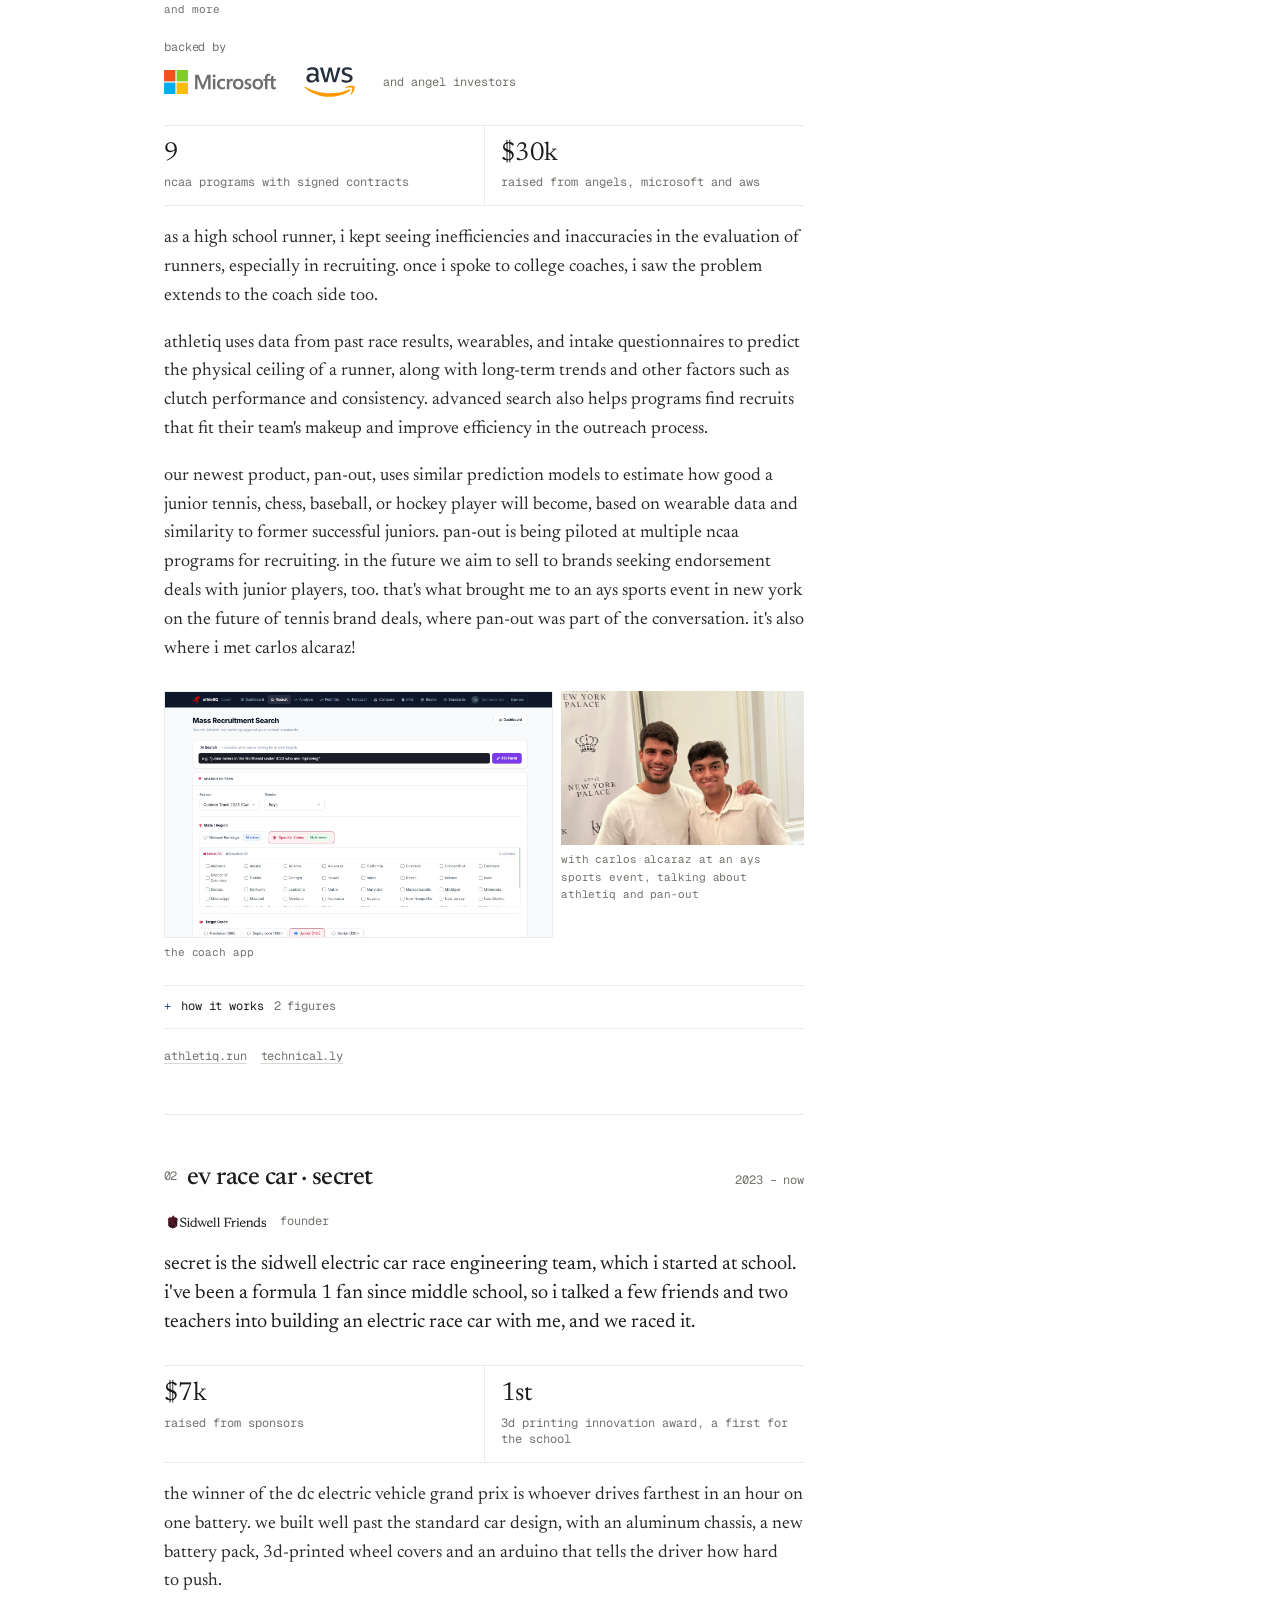
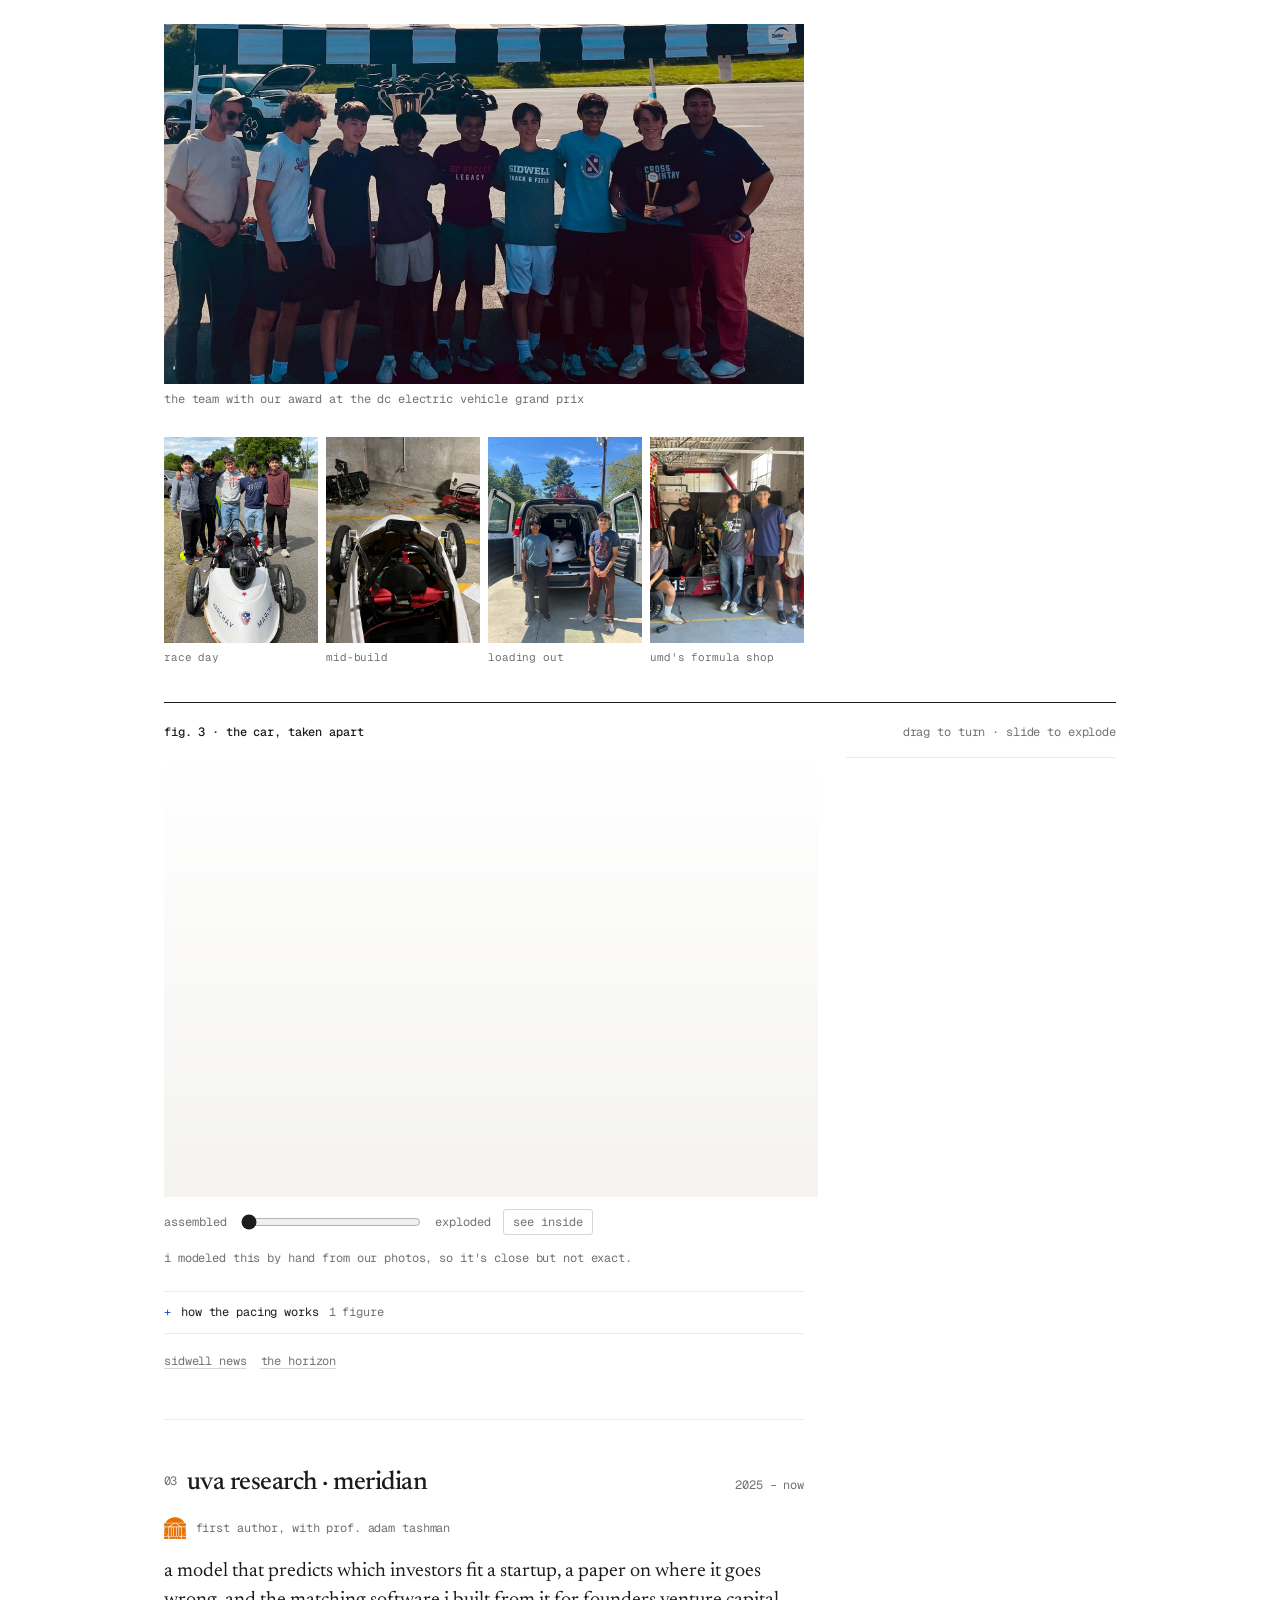
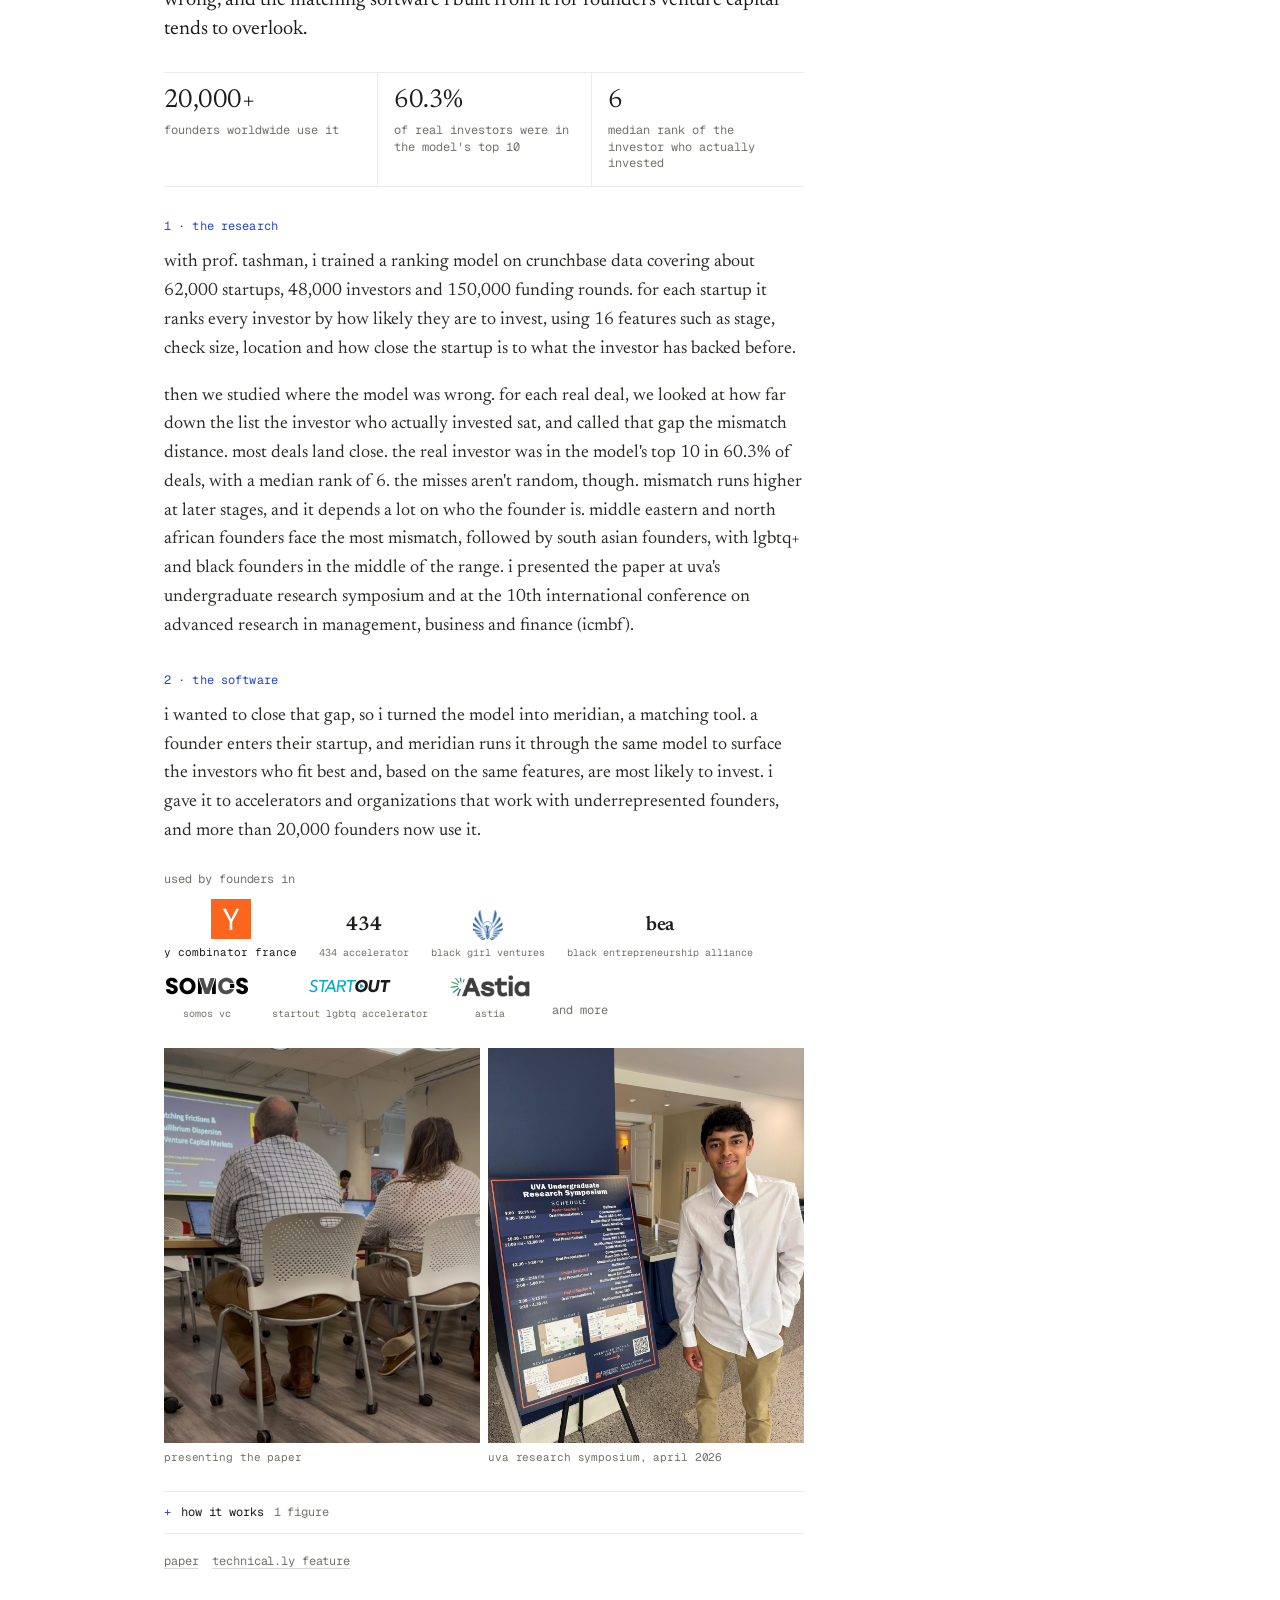
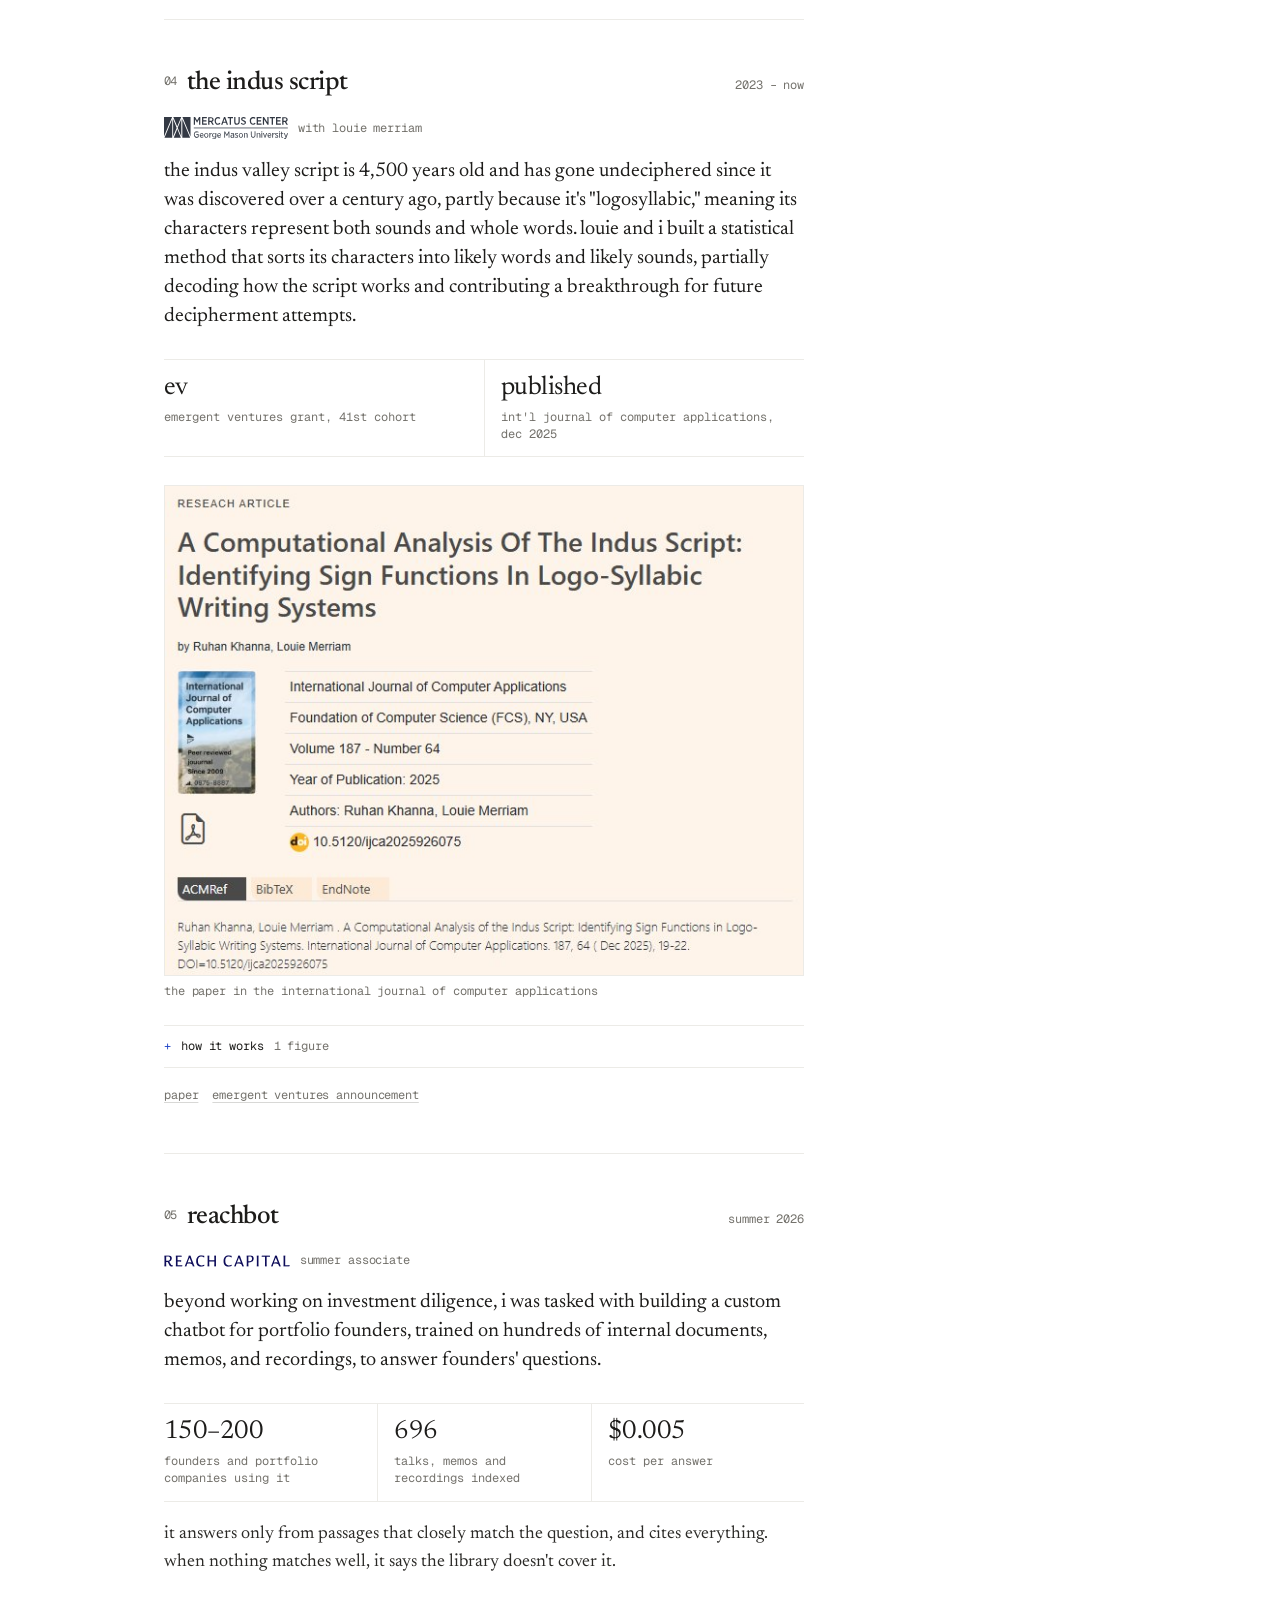
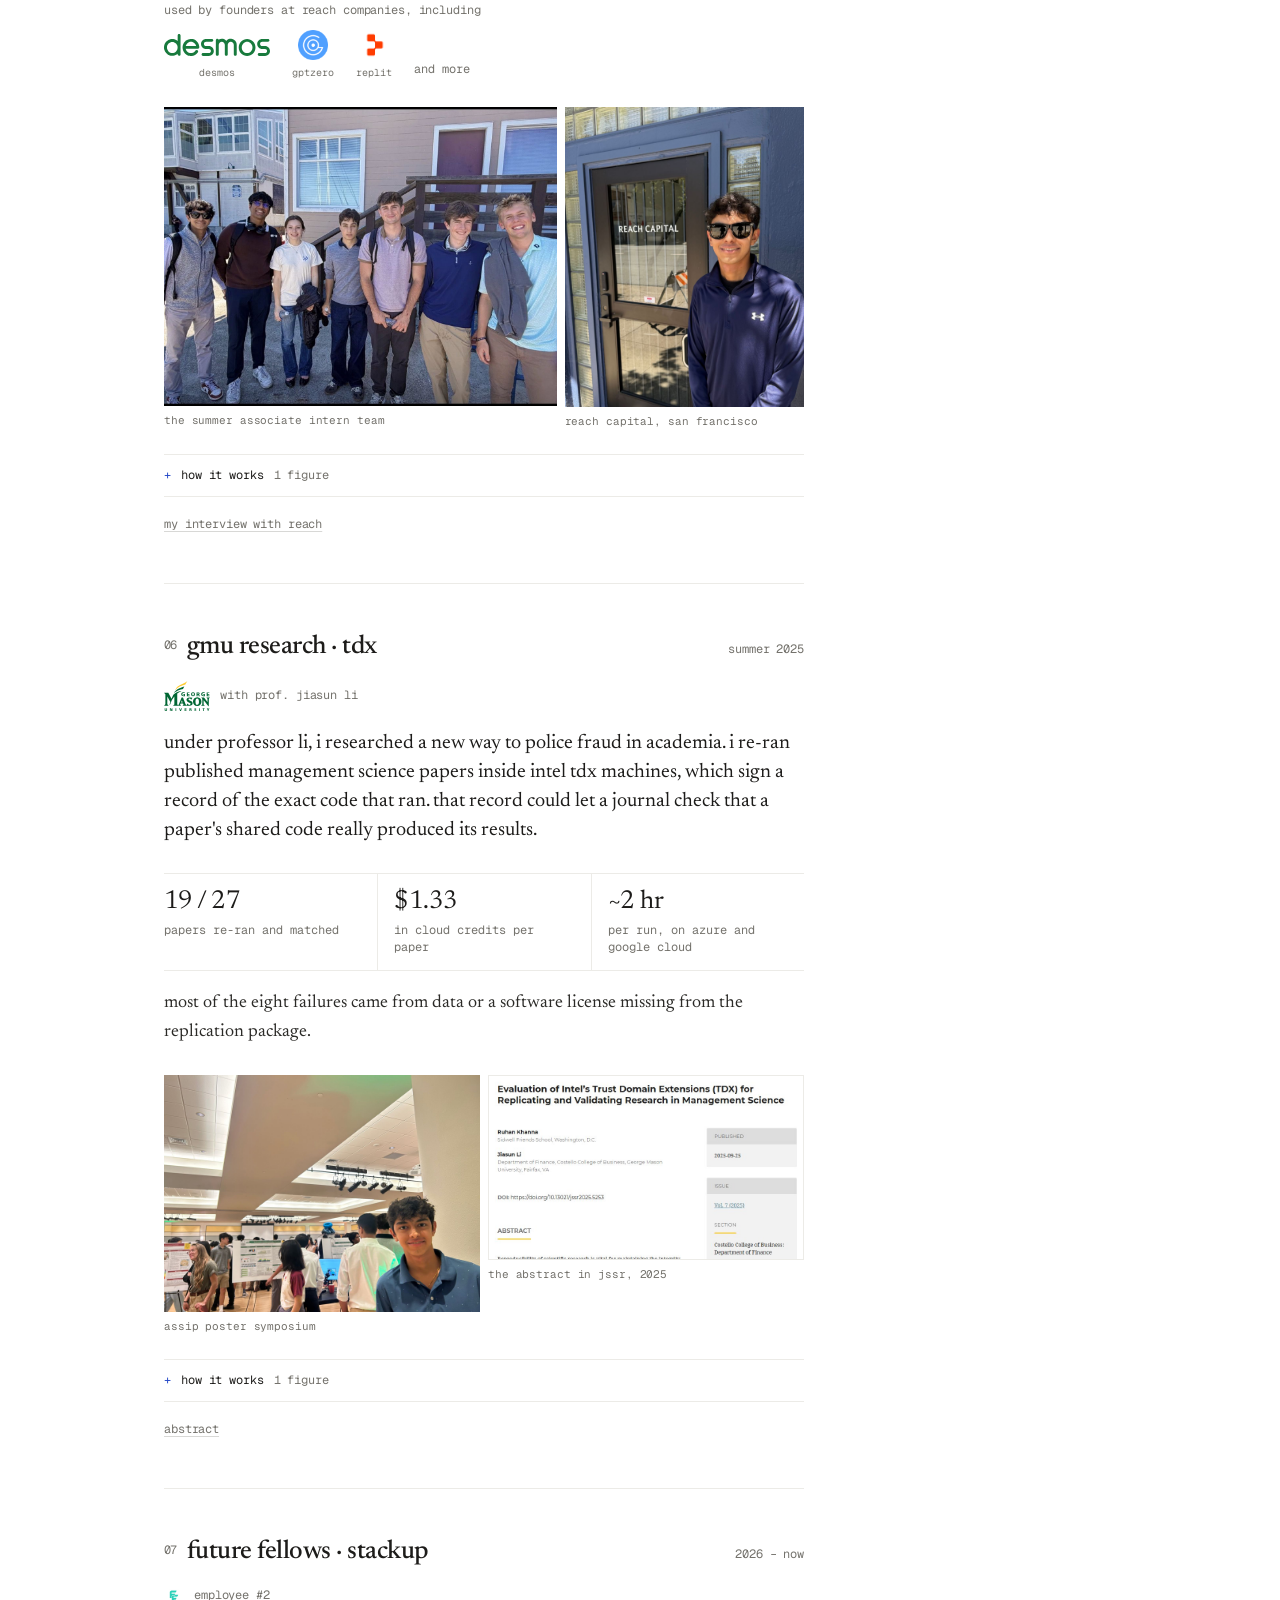
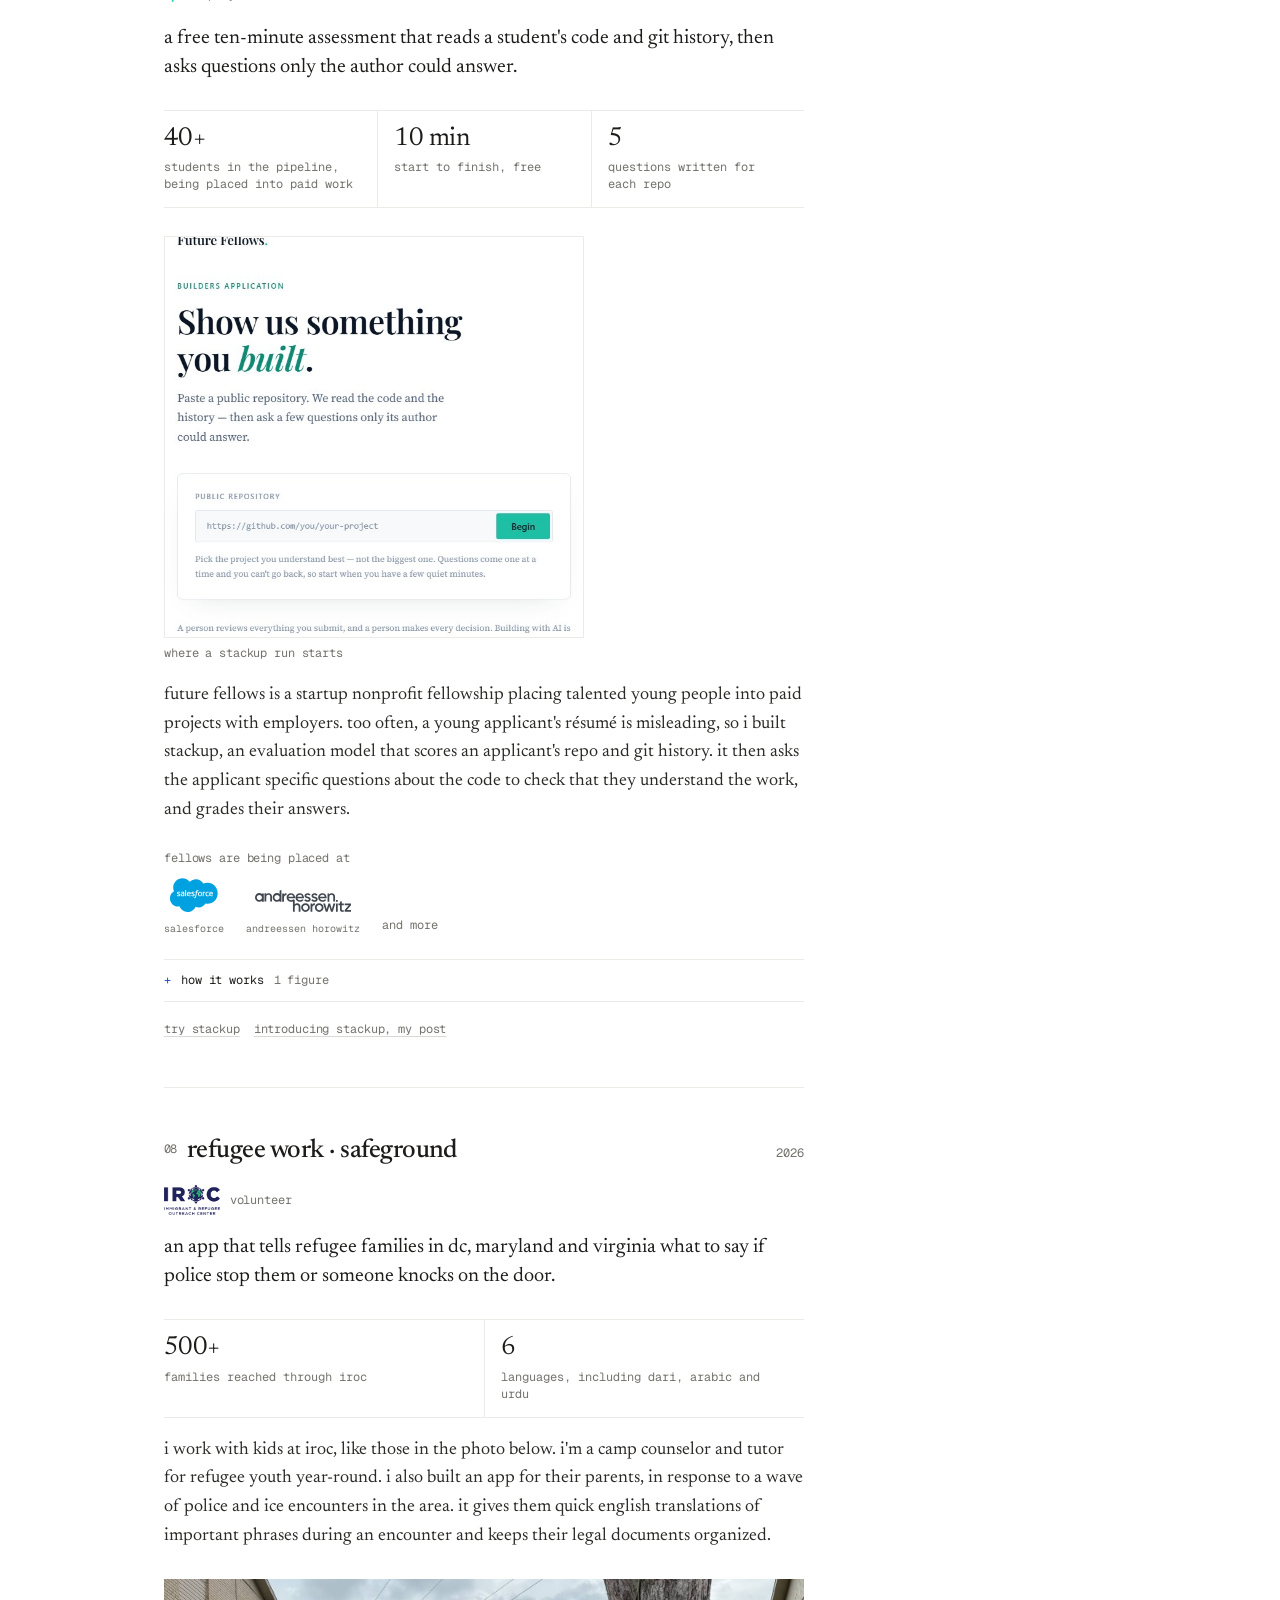
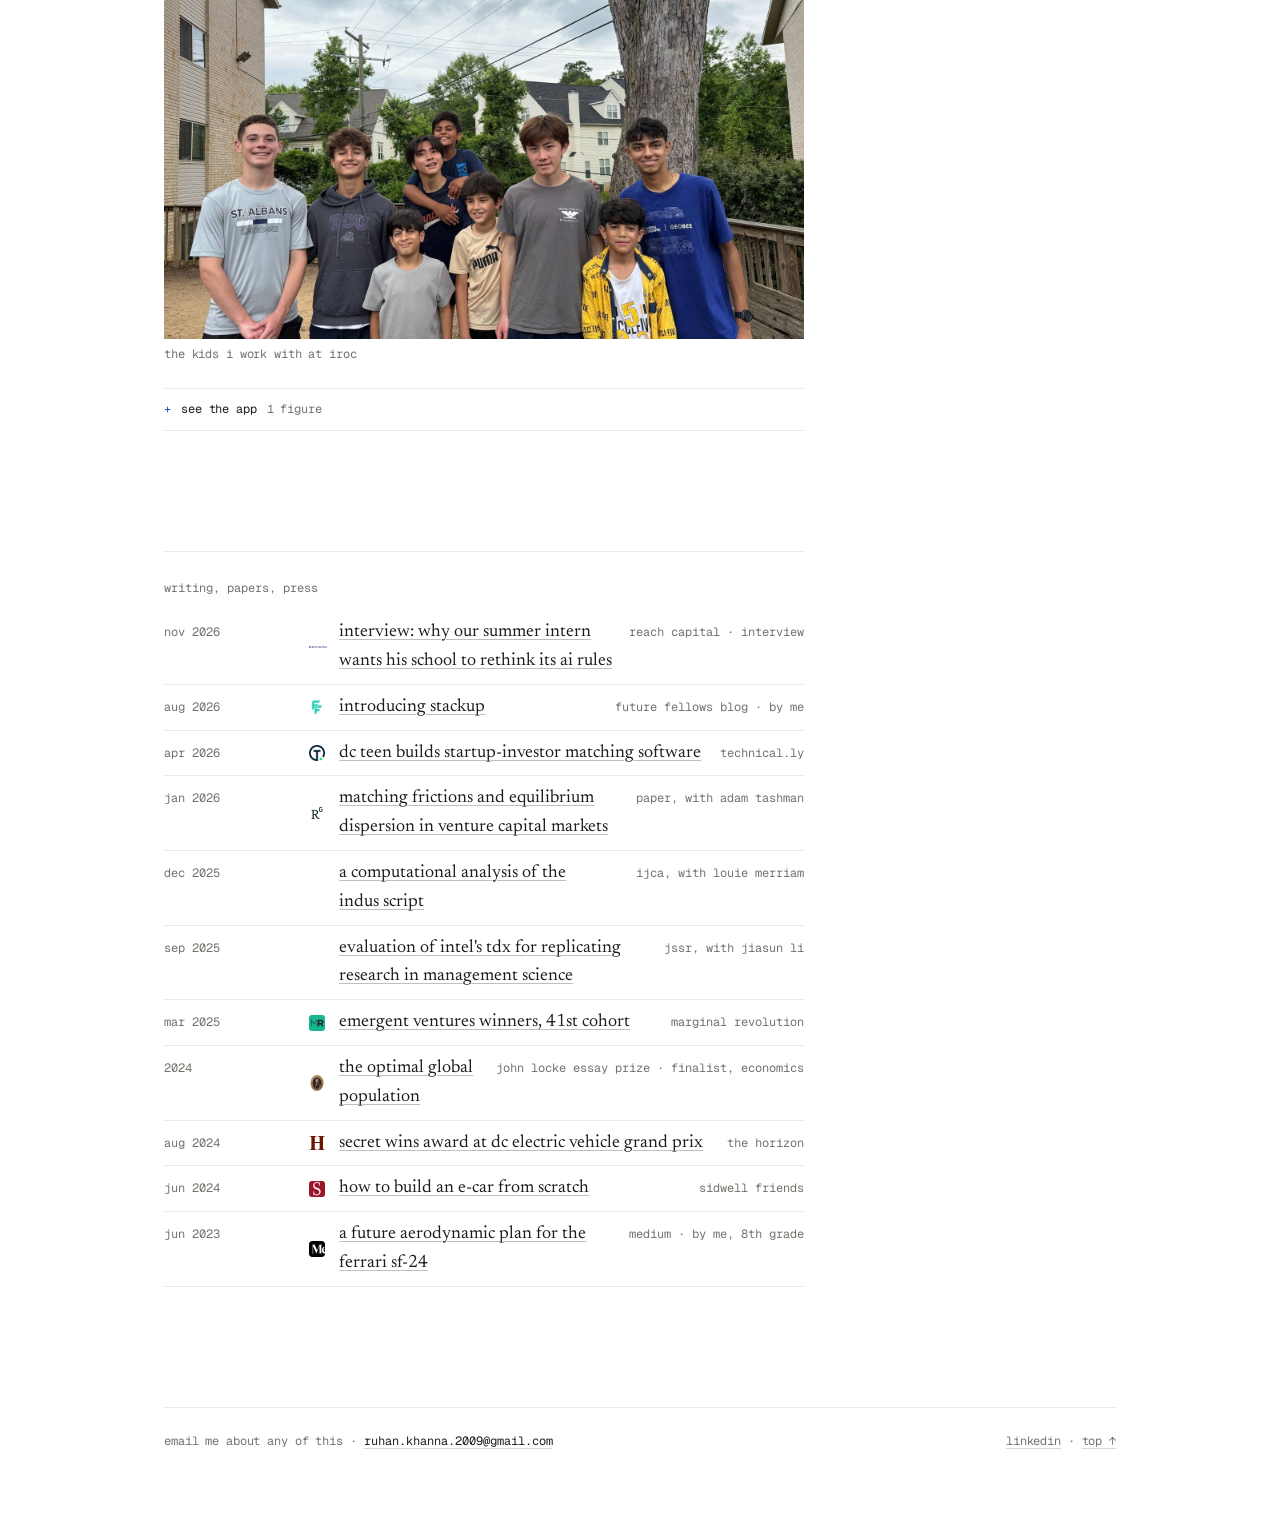
==== commit 9cfda813: "UVA research: drop the Southeast Asian comparison Co-Authored-By: Claude Opus 5.5 <noreply@anthropic" ====
--- a/index.html
+++ b/index.html
@@ -9,16 +9,16 @@
 <meta property="og:description" content="Things I've built and researched.">
 <meta property="og:image" content="https://ruhankhanna.github.io/img/uva-symposium.jpg">
 <link rel="canonical" href="https://ruhankhanna.github.io/">
-<link rel="icon" href="favicon.svg?v=55" type="image/svg+xml">
-<link rel="icon" href="favicon-32.png?v=55" sizes="32x32" type="image/png">
-<link rel="apple-touch-icon" href="apple-touch-icon.png?v=55">
+<link rel="icon" href="favicon.svg?v=56" type="image/svg+xml">
+<link rel="icon" href="favicon-32.png?v=56" sizes="32x32" type="image/png">
+<link rel="apple-touch-icon" href="apple-touch-icon.png?v=56">
 <link rel="preconnect" href="https://fonts.googleapis.com">
 <link rel="preconnect" href="https://fonts.gstatic.com" crossorigin>
 <link href="https://fonts.googleapis.com/css2?family=Geist+Mono:wght@400;500&family=Newsreader:opsz,wght@6..72,400;6..72,500;6..72,600&display=swap" rel="stylesheet">
 <script>
   // browsers can hold an old copy of this page; if the site has a newer build, load it once
   (function () {
-    var BUILD = "55";
+    var BUILD = "56";
     try {
       fetch("version.txt?t=" + Date.now(), { cache: "no-store" }).then(function (r) { return r.ok ? r.text() : ""; }).then(function (v) {
         v = (v || "").trim();
@@ -30,7 +30,7 @@
     } catch (e) {}
   })();
 </script>
-<link rel="stylesheet" href="style.css?v=55">
+<link rel="stylesheet" href="style.css?v=56">
 </head>
 <body>
 
@@ -77,7 +77,7 @@
 
   <div class="orgs-wrap">
     <p class="mono meta">backed by</p>
-    <ul class="orgs" aria-label="Backed by"><li class="o-mercatus"><img src="img/logos/mercatus.svg" alt="Mercatus Center"><span>emergent ventures</span></li><li class="o-citiopen"><img src="img/logos/citiopen.svg" alt="Citi Open"><span>citi open</span></li><li class="o-word"><span class="word marchay">MARCHAY</span></li><li class="o-microsoft"><img src="img/logos/microsoft.svg?v=55" alt="Microsoft"></li><li class="o-aws"><img src="img/logos/aws.svg?v=55" alt="Amazon Web Services"></li><li class="o-wjustice"><img src="img/logos/wjustice.svg" alt="Washington Justice"></li><li class="o-more"><span>and more</span></li></ul>
+    <ul class="orgs" aria-label="Backed by"><li class="o-mercatus"><img src="img/logos/mercatus.svg" alt="Mercatus Center"><span>emergent ventures</span></li><li class="o-citiopen"><img src="img/logos/citiopen.svg" alt="Citi Open"><span>citi open</span></li><li class="o-word"><span class="word marchay">MARCHAY</span></li><li class="o-microsoft"><img src="img/logos/microsoft.svg?v=56" alt="Microsoft"></li><li class="o-aws"><img src="img/logos/aws.svg?v=56" alt="Amazon Web Services"></li><li class="o-wjustice"><img src="img/logos/wjustice.svg" alt="Washington Justice"></li><li class="o-more"><span>and more</span></li></ul>
     <p class="mono meta">work with</p>
     <ul class="orgs" aria-label="Organizations I work with"><li class="o-uva"><img src="img/logos/uva.svg" alt="University of Virginia"><span>uva</span></li><li class="o-gmu"><img src="img/logos/gmu.svg" alt="George Mason University"></li><li class="o-reach"><img src="img/logos/reach.svg" alt="Reach Capital"></li><li class="o-word"><span class="word">ays sports</span></li><li class="o-iroc"><img src="img/logos/iroc.png" alt="Immigrant and Refugee Outreach Center"></li><li class="o-col"><img src="img/logos/stanford.svg" alt="Stanford" title="Stanford"></li><li class="o-col"><img src="img/logos/harvard.png" alt="Harvard" title="Harvard"></li><li class="o-col"><img src="img/logos/unc.png" alt="UNC" title="UNC"></li><li class="o-col"><img src="img/logos/georgetown.png" alt="Georgetown" title="Georgetown"></li><li class="o-col"><img src="img/logos/texas.png" alt="Texas" title="Texas"></li><li class="o-col"><img src="img/logos/haverford.png" alt="Haverford" title="Haverford"></li><li class="o-col"><img src="img/logos/conncollege.png" alt="Connecticut College" title="Connecticut College"></li><li class="o-col"><img src="img/logos/berry.png" alt="Berry" title="Berry"></li><li class="o-col"><img src="img/logos/lakeland.png" alt="Lakeland" title="Lakeland"></li><li class="o-yc"><img src="img/logos/yc.svg" alt="Y Combinator"><span>yc france</span></li><li class="o-bgv"><img src="img/icons/bgv.png" alt=""><span>black girl ventures</span></li><li class="o-startout"><img src="img/logos/startout.svg" alt="StartOut"></li><li class="o-astia"><img src="img/logos/astia.png" alt="Astia"></li><li class="o-somos"><img src="img/logos/somos.svg" alt="SOMOS VC"></li><li class="o-desmos"><img src="img/logos/desmos.svg" alt="Desmos"></li><li class="o-gptzero"><img src="img/icons/gptzero.png" alt=""><span>gptzero</span></li><li class="o-replit"><img src="img/icons/replit.png" alt=""><span>replit</span></li><li class="o-salesforce"><img src="img/logos/salesforce.svg" alt="Salesforce"></li><li class="o-a16z"><img src="img/logos/a16z.svg" alt="Andreessen Horowitz"></li><li class="o-more"><span>and more</span></li></ul>
   </div>
@@ -112,7 +112,7 @@
       <p class="mono meta">deployed at</p>
       <ul class="logo-row"><li class="big"><img src="img/logos/stanford.svg" alt="" loading="lazy"><span>stanford</span></li><li class="big"><img src="img/logos/harvard.png" alt="" loading="lazy"><span>harvard</span></li><li class="big"><img src="img/logos/unc.png" alt="" loading="lazy"><span>unc</span></li><li><img src="img/logos/georgetown.png" alt="" loading="lazy"><span>georgetown</span></li><li><img src="img/logos/texas.png" alt="" loading="lazy"><span>texas</span></li><li><img src="img/logos/haverford.png" alt="" loading="lazy"><span>haverford</span></li><li><img src="img/logos/conncollege.png" alt="" loading="lazy"><span>conn college</span></li><li><img src="img/logos/berry.png" alt="" loading="lazy"><span>berry</span></li><li><img src="img/logos/lakeland.png" alt="" loading="lazy"><span>lakeland</span></li><li class="more"><span>and more</span></li></ul>
       <p class="mono meta">backed by</p>
-      <ul class="logo-row sponsors"><li><img src="img/logos/microsoft.svg?v=55" alt="Microsoft" loading="lazy"></li><li><img src="img/logos/aws.svg?v=55" alt="Amazon Web Services" loading="lazy"></li><li class="txt">and angel investors</li></ul>
+      <ul class="logo-row sponsors"><li><img src="img/logos/microsoft.svg?v=56" alt="Microsoft" loading="lazy"></li><li><img src="img/logos/aws.svg?v=56" alt="Amazon Web Services" loading="lazy"></li><li class="txt">and angel investors</li></ul>
     </div>
     <dl class="facts two">
       <div><dt>9</dt><dd>ncaa programs with signed contracts</dd></div>
@@ -229,7 +229,7 @@
     </dl>
     <p class="step-h mono">1 · the research</p>
     <p>with prof. tashman, i trained a ranking model on crunchbase data covering about 62,000 startups, 48,000 investors and 150,000 funding rounds. for each startup it ranks every investor by how likely they are to invest, using 16 features such as stage, check size, location and how close the startup is to what the investor has backed before.</p>
-    <p>then we studied where the model was wrong. for each real deal, we looked at how far down the list the investor who actually invested sat, and called that gap the mismatch distance. most deals land close. the real investor was in the model's top 10 in 60.3% of deals, with a median rank of 6. the misses aren't random, though. mismatch runs higher at later stages, and it depends a lot on who the founder is. middle eastern and north african founders face the most mismatch, followed by south asian founders, with lgbtq+ and black founders in the middle of the range. southeast asian founders face the least. i presented the paper at uva's undergraduate research symposium and at the 10th international conference on advanced research in management, business and finance (icmbf).</p>
+    <p>then we studied where the model was wrong. for each real deal, we looked at how far down the list the investor who actually invested sat, and called that gap the mismatch distance. most deals land close. the real investor was in the model's top 10 in 60.3% of deals, with a median rank of 6. the misses aren't random, though. mismatch runs higher at later stages, and it depends a lot on who the founder is. middle eastern and north african founders face the most mismatch, followed by south asian founders, with lgbtq+ and black founders in the middle of the range. i presented the paper at uva's undergraduate research symposium and at the 10th international conference on advanced research in management, business and finance (icmbf).</p>
     <p class="step-h mono">2 · the software</p>
     <p>i wanted to close that gap, so i turned the model into meridian, a matching tool. a founder enters their startup, and meridian runs it through the same model to surface the investors who fit best and, based on the same features, are most likely to invest. i gave it to accelerators and organizations that work with underrepresented founders, and more than 20,000 founders now use it.</p>
     <div class="logos">
@@ -496,7 +496,7 @@
   });
 </script>
 <script type="importmap">{"imports":{"three":"https://cdn.jsdelivr.net/npm/three@0.160.0/build/three.module.js","three/addons/":"https://cdn.jsdelivr.net/npm/three@0.160.0/examples/jsm/"}}</script>
-<script src="figures.js?v=55"></script>
-<script type="module" src="car3d.js?v=55"></script>
+<script src="figures.js?v=56"></script>
+<script type="module" src="car3d.js?v=56"></script>
 </body>
 </html>
